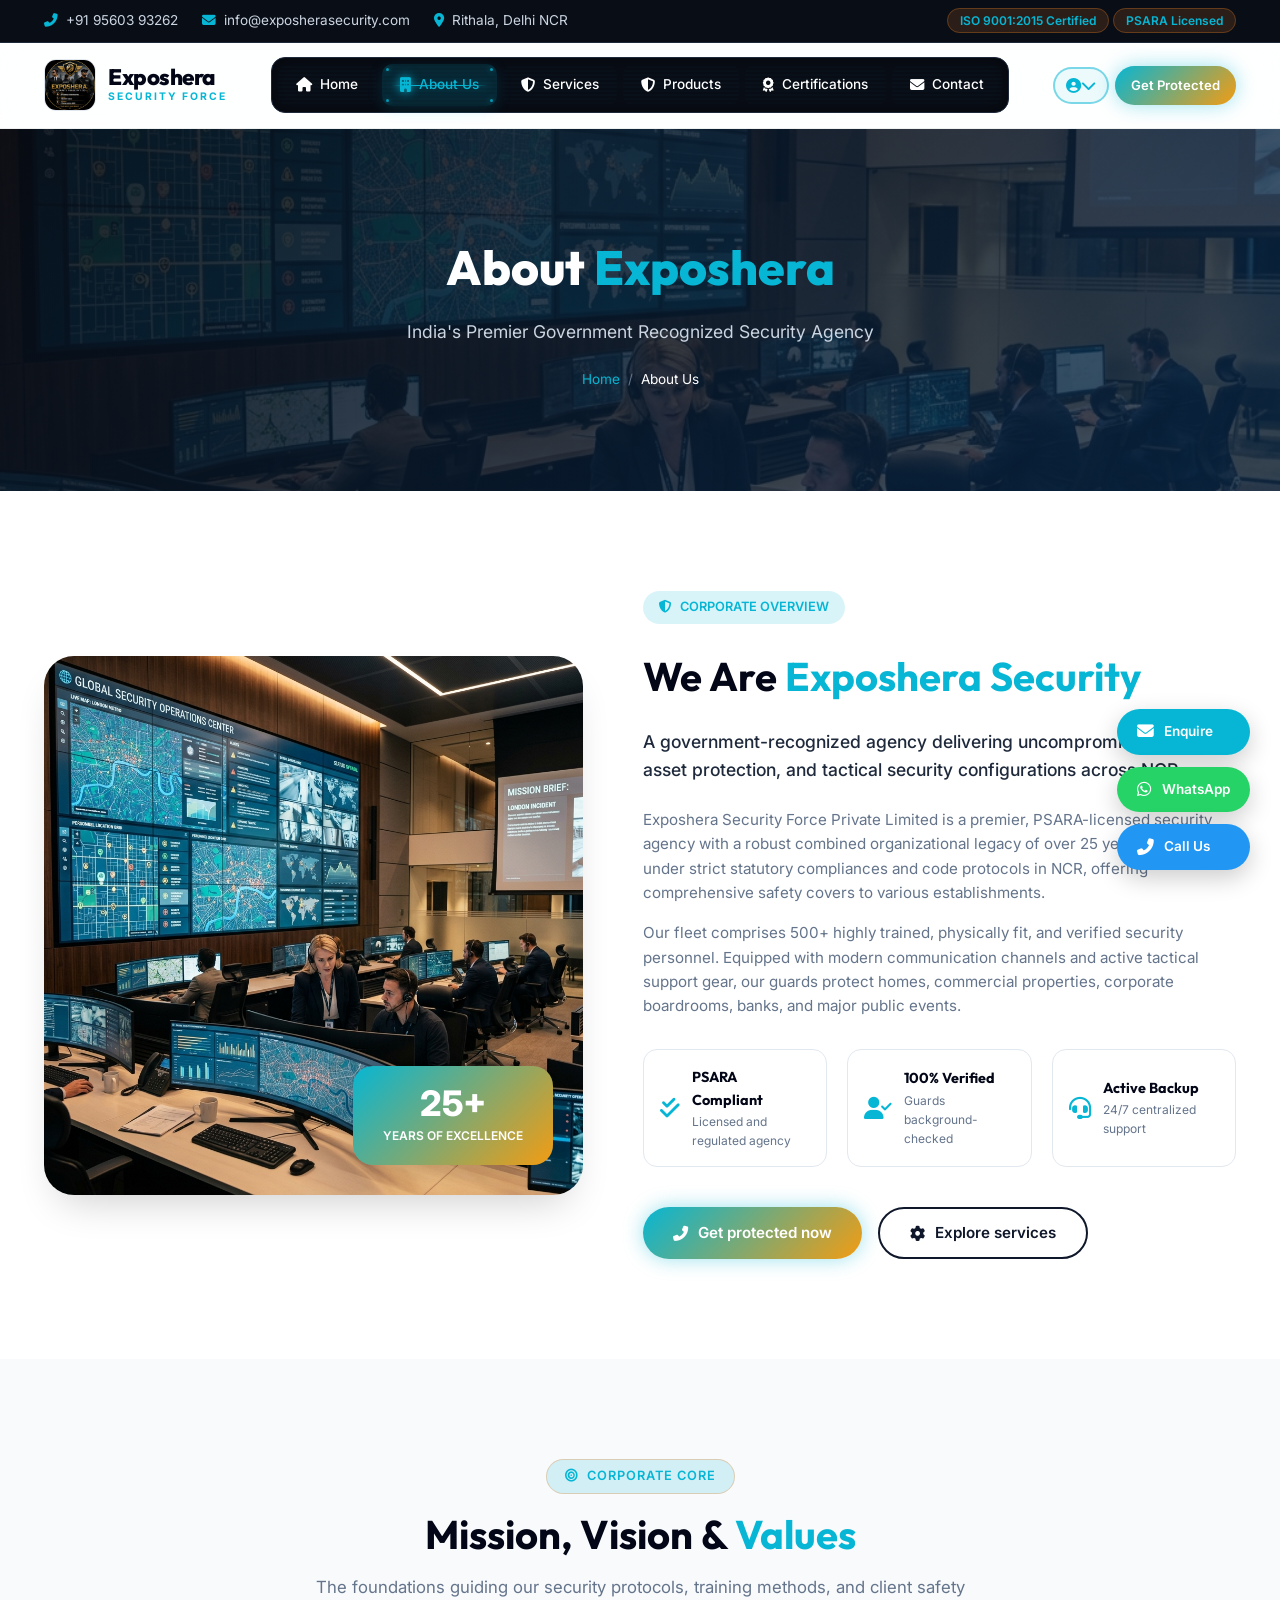
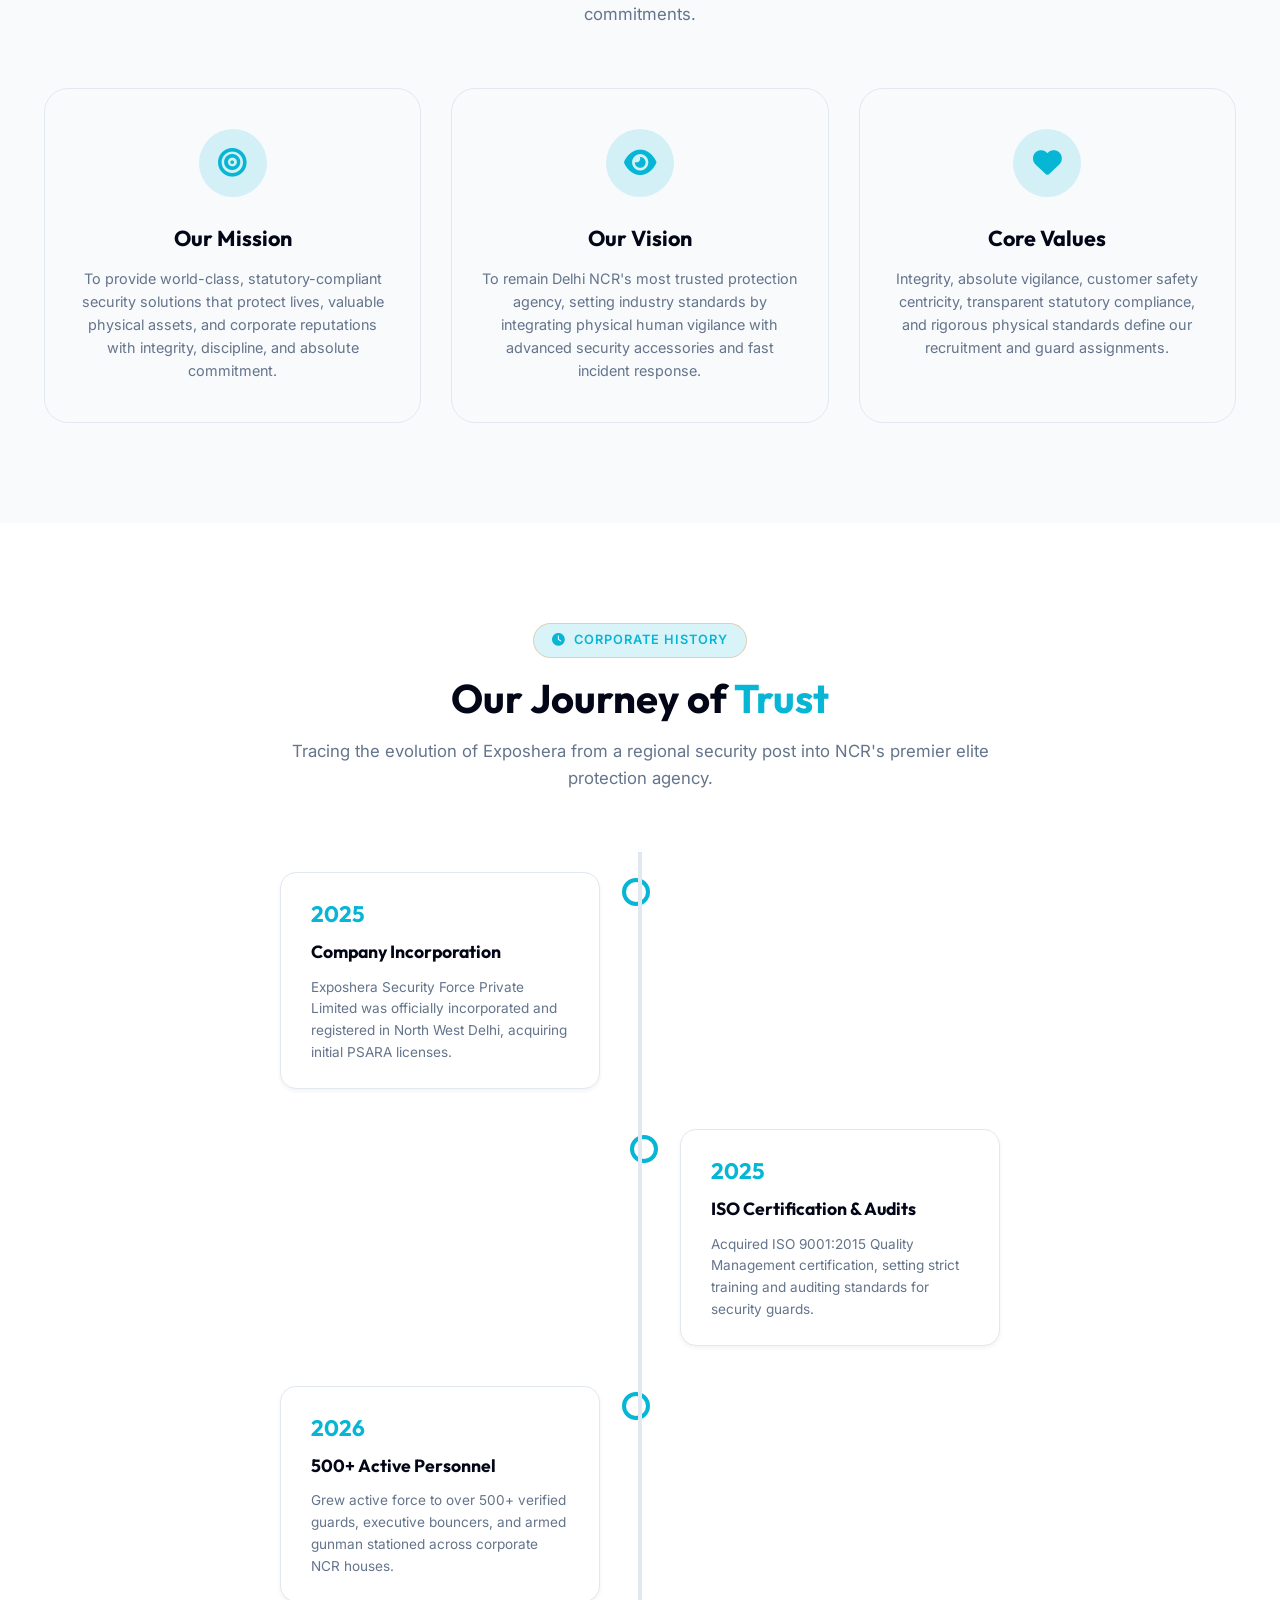
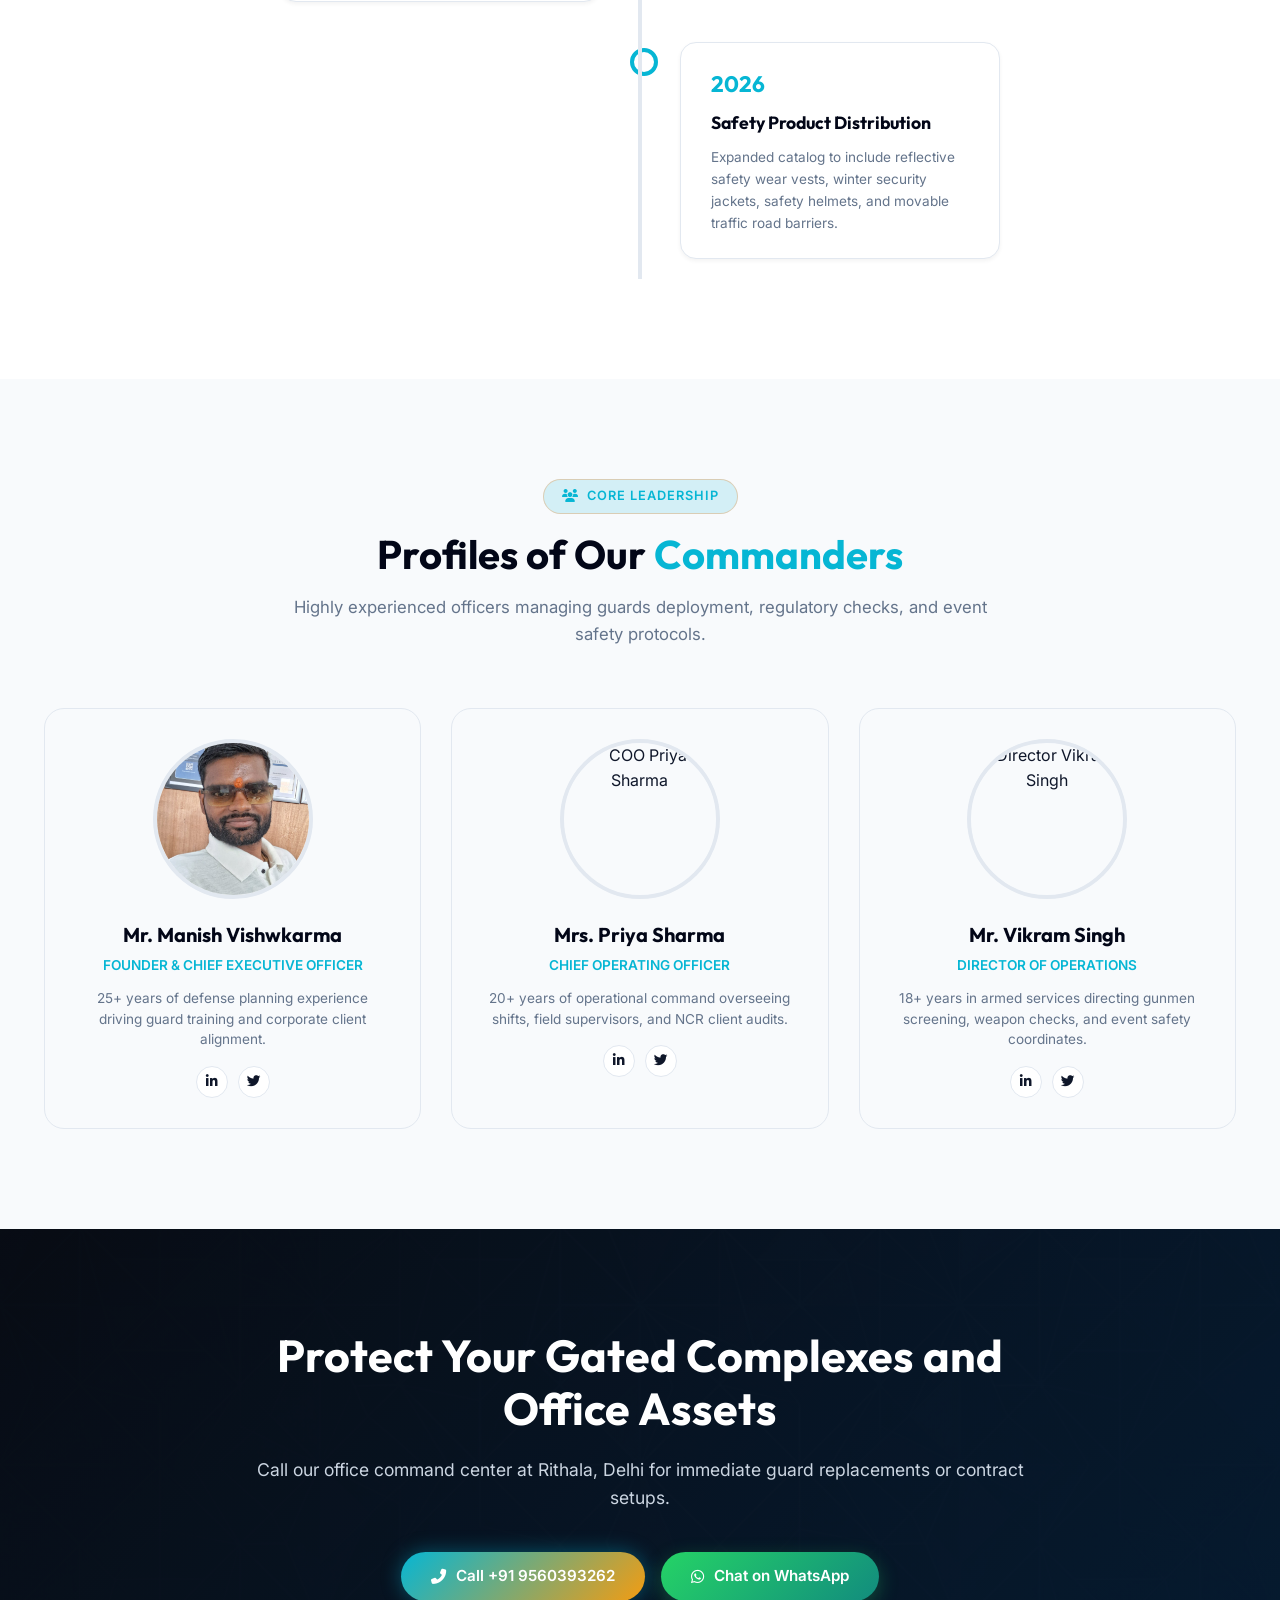
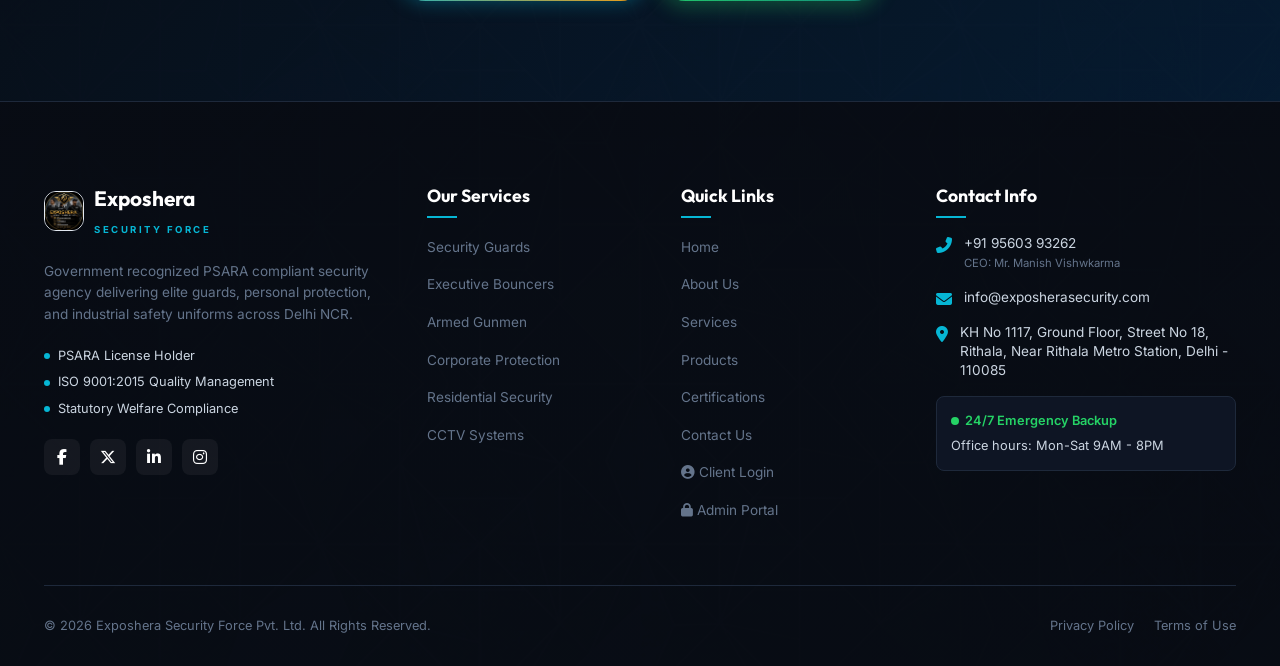
==== about.html @ ad1aff03 "feat: merge Login and Admin into single Login dropdown with Client/Admin options across all 6 pages " ====
<!DOCTYPE html>
<html lang="en">
<head>
    <meta charset="UTF-8">
    <meta name="viewport" content="width=device-width, initial-scale=1.0">
    <title>About Us | Exposhera Security Force Pvt. Ltd.</title>
    <meta name="description" content="Learn about Exposhera Security, Mr. Manish Vishwkarma's vision, and how we became one of the leading PSARA compliant security agencies in Delhi NCR.">
    <!-- FontAwesome Icons -->
    <link rel="stylesheet" href="https://cdnjs.cloudflare.com/ajax/libs/font-awesome/6.5.1/css/all.min.css">
    <!-- Custom CSS -->
    <link rel="stylesheet" href="css/style.css">
</head>
<body>
    <canvas id="particle-canvas"></canvas>

    <!-- Top Contact Bar -->
    <div class="top-bar">
        <div class="container">
            <div class="top-contact">
                <a href="tel:9560393262"><i class="fas fa-phone-alt"></i> +91 95603 93262</a>
                <a href="mailto:info@exposherasecurity.com"><i class="fas fa-envelope"></i> info@exposherasecurity.com</a>
                <a href="contact.html"><i class="fas fa-map-marker-alt"></i> Rithala, Delhi NCR</a>
            </div>
            <div class="top-badges">
                <span class="top-badge">ISO 9001:2015 Certified</span>
                <span class="top-badge">PSARA Licensed</span>
            </div>
        </div>
    </div>

    <!-- Main Navigation Header -->
    <header class="main-header" id="mainHeader">
        <div class="container">
            <a href="index.html" class="logo-link">
                <img src="images/logo.jpg" alt="Exposhera Security Logo" class="logo-img">
                <div class="logo-info">
                    <h2>Exposhera</h2>
                    <span>Security Force</span>
                </div>
            </a>

            <!-- Biometric Styled Desktop Nav -->
            <nav class="nav-biometric">
                <a href="index.html" class="bio-btn">
                    <i class="fas fa-home"></i><span>Home</span>
                    <div class="layer-scan"></div><div class="layer-pulse"></div><div class="layer-laser"></div>
                    <div class="bio-corner tl"></div><div class="bio-corner tr"></div><div class="bio-corner bl"></div><div class="bio-corner br"></div>
                </a>
                <a href="about.html" class="bio-btn active">
                    <i class="fas fa-building"></i><span>About Us</span>
                    <div class="layer-scan"></div><div class="layer-pulse"></div><div class="layer-laser"></div>
                    <div class="bio-corner tl"></div><div class="bio-corner tr"></div><div class="bio-corner bl"></div><div class="bio-corner br"></div>
                </a>
                <a href="services.html" class="bio-btn">
                    <i class="fas fa-shield-alt"></i><span>Services</span>
                    <div class="layer-scan"></div><div class="layer-pulse"></div><div class="layer-laser"></div>
                    <div class="bio-corner tl"></div><div class="bio-corner tr"></div><div class="bio-corner bl"></div><div class="bio-corner br"></div>
                </a>
                <a href="products.html" class="bio-btn">
                    <i class="fas fa-shield-alt"></i><span>Products</span>
                    <div class="layer-scan"></div><div class="layer-pulse"></div><div class="layer-laser"></div>
                    <div class="bio-corner tl"></div><div class="bio-corner tr"></div><div class="bio-corner bl"></div><div class="bio-corner br"></div>
                </a>
                <a href="certifications.html" class="bio-btn">
                    <i class="fas fa-award"></i><span>Certifications</span>
                    <div class="layer-scan"></div><div class="layer-pulse"></div><div class="layer-laser"></div>
                    <div class="bio-corner tl"></div><div class="bio-corner tr"></div><div class="bio-corner bl"></div><div class="bio-corner br"></div>
                </a>
                <a href="contact.html" class="bio-btn">
                    <i class="fas fa-envelope"></i><span>Contact</span>
                    <div class="layer-scan"></div><div class="layer-pulse"></div><div class="layer-laser"></div>
                    <div class="bio-corner tl"></div><div class="bio-corner tr"></div><div class="bio-corner bl"></div><div class="bio-corner br"></div>
                </a>
            </nav>

            <div class="header-actions">
                <a href="tel:9560393262" class="btn btn-outline"><i class="fas fa-phone"></i> Call Now</a>
                <!-- Login Dropdown -->
                <div class="nav-login-dropdown" id="navLoginDropdown">
                    <button class="btn btn-outline btn-login-nav" id="navLoginBtn" onclick="toggleLoginDropdown(event)">
                        <i class="fas fa-user-circle"></i> Login <i class="fas fa-chevron-down" style="font-size:0.7rem;margin-left:2px;"></i>
                    </button>
                    <div class="login-dropdown-menu" id="loginDropdownMenu">
                        <a href="login.html" class="login-drop-item">
                            <div class="ldi-icon" style="background:rgba(6,182,212,0.12);color:var(--accent);"><i class="fas fa-user-circle"></i></div>
                            <div><strong>Client Login</strong><span>Track your enquiries</span></div>
                        </a>
                        <a href="admin.html" class="login-drop-item">
                            <div class="ldi-icon" style="background:rgba(239,68,68,0.12);color:#f87171;"><i class="fas fa-shield-alt"></i></div>
                            <div><strong>Admin Login</strong><span>Full control panel</span></div>
                        </a>
                    </div>
                </div>
                <a href="#" class="btn btn-primary float-enquiry">Get Protected</a>
            </div>

            <!-- Hamburger Button for Mobile -->
            <button class="menu-toggle" aria-label="Toggle Navigation">
                <span></span><span></span><span></span>
            </button>
        </div>
    </header>

    <!-- Slideout Navigation Panel for Mobile -->
    <div class="side-overlay"></div>
    <div class="side-menu">
        <div class="side-header">
            <div class="side-logo">
                <img src="images/logo.jpg" alt="Logo" class="logo-img">
                <div>
                    <h3>Exposhera</h3>
                    <span>Security Force</span>
                </div>
            </div>
            <button class="side-close" aria-label="Close menu">&times;</button>
        </div>
        <div class="side-links">
            <a href="index.html"><i class="fas fa-home"></i> <span>Home</span></a>
            <a href="about.html" class="active"><i class="fas fa-building"></i> <span>About Us</span></a>
            <a href="services.html"><i class="fas fa-shield-alt"></i> <span>Services</span></a>
            <a href="products.html"><i class="fas fa-shield-alt"></i> <span>Products</span></a>
            <a href="certifications.html"><i class="fas fa-award"></i> <span>Certifications</span></a>
            <a href="contact.html"><i class="fas fa-envelope"></i> <span>Contact Us</span></a>
        </div>
        <div class="side-footer">
            <a href="#" class="btn btn-primary float-enquiry" style="width:100%"><i class="fas fa-shield-alt"></i> Get Protected Now</a>
            <div style="text-align:center; font-size:0.8rem; color:var(--text-light)">
                <a href="tel:9560393262">+91 95603 93262</a>
            </div>
        </div>
    </div>

    <!-- Page Banner Area -->
    <section class="page-banner">
        <div class="page-banner-bg" style="background-image: linear-gradient(135deg, rgba(8, 12, 20, 0.9) 0%, rgba(10, 43, 78, 0.75) 100%), url('images/about_company.png');"></div>
        <div class="page-banner-content container">
            <h1>About <span class="highlight">Exposhera</span></h1>
            <p>India's Premier Government Recognized Security Agency</p>
            <div class="breadcrumb">
                <a href="index.html">Home</a>
                <span>/</span>
                <span class="active">About Us</span>
            </div>
        </div>
    </section>

    <!-- Main About Content Section -->
    <section class="section-padding" style="background-color: var(--bg-white);">
        <div class="container">
            <div class="about-us-grid">
                <div class="about-us-image reveal-slide">
                    <div class="about-img-wrapper">
                        <img src="images/about_company.png" alt="Security Team Office">
                        <div class="about-experience-badge">
                            <span>25+</span>
                            <p>Years of Excellence</p>
                        </div>
                    </div>
                </div>
                <div class="about-us-content reveal-slide">
                    <span class="about-tag"><i class="fas fa-shield-alt"></i> Corporate Overview</span>
                    <h2>We Are <span class="highlight">Exposhera Security</span></h2>
                    <p class="about-subtitle">A government-recognized agency delivering uncompromising safety, asset protection, and tactical security configurations across NCR.</p>
                    <div class="about-description">
                        <p>Exposhera Security Force Private Limited is a premier, PSARA-licensed security agency with a robust combined organizational legacy of over 25 years. We operate under strict statutory compliances and code protocols in NCR, offering comprehensive safety covers to various establishments.</p>
                        <p>Our fleet comprises 500+ highly trained, physically fit, and verified security personnel. Equipped with modern communication channels and active tactical support gear, our guards protect homes, commercial properties, corporate boardrooms, banks, and major public events.</p>
                    </div>
                    <div class="about-highlights">
                        <div class="about-highlight-item">
                            <i class="fas fa-check-double"></i>
                            <div>
                                <h4>PSARA Compliant</h4>
                                <p>Licensed and regulated agency</p>
                            </div>
                        </div>
                        <div class="about-highlight-item">
                            <i class="fas fa-user-check"></i>
                            <div>
                                <h4>100% Verified</h4>
                                <p>Guards background-checked</p>
                            </div>
                        </div>
                        <div class="about-highlight-item">
                            <i class="fas fa-headset"></i>
                            <div>
                                <h4>Active Backup</h4>
                                <p>24/7 centralized support</p>
                            </div>
                        </div>
                    </div>
                    <div class="about-buttons">
                        <a href="contact.html" class="btn btn-primary"><i class="fas fa-phone-alt"></i> Get protected now</a>
                        <a href="services.html" class="btn btn-outline"><i class="fas fa-cog"></i> Explore services</a>
                    </div>
                </div>
            </div>
        </div>
    </section>

    <!-- Mission, Vision & Values Section -->
    <section class="section-padding mission-vision-section" style="background-color: var(--bg-light);">
        <div class="container">
            <div class="section-header">
                <span class="section-tag"><i class="fas fa-bullseye"></i> Corporate Core</span>
                <h2>Mission, Vision & <span class="highlight">Values</span></h2>
                <p>The foundations guiding our security protocols, training methods, and client safety commitments.</p>
            </div>
            
            <div class="mission-grid">
                <div class="mission-card reveal-slide">
                    <div class="mission-icon"><i class="fas fa-bullseye"></i></div>
                    <h3>Our Mission</h3>
                    <p>To provide world-class, statutory-compliant security solutions that protect lives, valuable physical assets, and corporate reputations with integrity, discipline, and absolute commitment.</p>
                </div>
                <div class="mission-card reveal-slide">
                    <div class="mission-icon"><i class="fas fa-eye"></i></div>
                    <h3>Our Vision</h3>
                    <p>To remain Delhi NCR's most trusted protection agency, setting industry standards by integrating physical human vigilance with advanced security accessories and fast incident response.</p>
                </div>
                <div class="mission-card reveal-slide">
                    <div class="mission-icon"><i class="fas fa-heart"></i></div>
                    <h3>Core Values</h3>
                    <p>Integrity, absolute vigilance, customer safety centricity, transparent statutory compliance, and rigorous physical standards define our recruitment and guard assignments.</p>
                </div>
            </div>
        </div>
    </section>

    <!-- Timeline of Growth -->
    <section class="section-padding timeline-section" style="background-color: var(--bg-white);">
        <div class="container">
            <div class="section-header">
                <span class="section-tag"><i class="fas fa-clock"></i> Corporate History</span>
                <h2>Our Journey of <span class="highlight">Trust</span></h2>
                <p>Tracing the evolution of Exposhera from a regional security post into NCR's premier elite protection agency.</p>
            </div>
            
            <div class="timeline">
                <div class="timeline-item left reveal">
                    <div class="timeline-content">
                        <h3>2025</h3>
                        <h4>Company Incorporation</h4>
                        <p>Exposhera Security Force Private Limited was officially incorporated and registered in North West Delhi, acquiring initial PSARA licenses.</p>
                    </div>
                </div>
                
                <div class="timeline-item right reveal">
                    <div class="timeline-content">
                        <h3>2025</h3>
                        <h4>ISO Certification & Audits</h4>
                        <p>Acquired ISO 9001:2015 Quality Management certification, setting strict training and auditing standards for security guards.</p>
                    </div>
                </div>
                
                <div class="timeline-item left reveal">
                    <div class="timeline-content">
                        <h3>2026</h3>
                        <h4>500+ Active Personnel</h4>
                        <p>Grew active force to over 500+ verified guards, executive bouncers, and armed gunman stationed across corporate NCR houses.</p>
                    </div>
                </div>
                
                <div class="timeline-item right reveal">
                    <div class="timeline-content">
                        <h3>2026</h3>
                        <h4>Safety Product Distribution</h4>
                        <p>Expanded catalog to include reflective safety wear vests, winter security jackets, safety helmets, and movable traffic road barriers.</p>
                    </div>
                </div>
            </div>
        </div>
    </section>

    <!-- Leadership Profiles -->
    <section class="section-padding leadership-section" style="background-color: var(--bg-light);">
        <div class="container">
            <div class="section-header">
                <span class="section-tag"><i class="fas fa-users"></i> Core Leadership</span>
                <h2>Profiles of Our <span class="highlight">Commanders</span></h2>
                <p>Highly experienced officers managing guards deployment, regulatory checks, and event safety protocols.</p>
            </div>
            
            <div class="leaders-grid">
                <!-- Leader 1 -->
                <div class="leader-card reveal-slide">
                    <div class="leader-img-wrapper">
                        <img src="images/founder.jpg" alt="CEO Mr. Manish Vishwkarma">
                    </div>
                    <h3>Mr. Manish Vishwkarma</h3>
                    <span>Founder & Chief Executive Officer</span>
                    <p>25+ years of defense planning experience driving guard training and corporate client alignment.</p>
                    <div class="leader-social">
                        <a href="#"><i class="fab fa-linkedin-in"></i></a>
                        <a href="#"><i class="fab fa-twitter"></i></a>
                    </div>
                </div>
                
                <!-- Leader 2 -->
                <div class="leader-card reveal-slide">
                    <div class="leader-img-wrapper">
                        <img src="https://images.unsplash.com/photo-1573497019940-1c28c88b4f3e?w=300" alt="COO Priya Sharma">
                    </div>
                    <h3>Mrs. Priya Sharma</h3>
                    <span>Chief Operating Officer</span>
                    <p>20+ years of operational command overseeing shifts, field supervisors, and NCR client audits.</p>
                    <div class="leader-social">
                        <a href="#"><i class="fab fa-linkedin-in"></i></a>
                        <a href="#"><i class="fab fa-twitter"></i></a>
                    </div>
                </div>
                
                <!-- Leader 3 -->
                <div class="leader-card reveal-slide">
                    <div class="leader-img-wrapper">
                        <img src="https://images.unsplash.com/photo-1507003211169-0a1dd7228f2d?w=300" alt="Director Vikram Singh">
                    </div>
                    <h3>Mr. Vikram Singh</h3>
                    <span>Director of Operations</span>
                    <p>18+ years in armed services directing gunmen screening, weapon checks, and event safety coordinates.</p>
                    <div class="leader-social">
                        <a href="#"><i class="fab fa-linkedin-in"></i></a>
                        <a href="#"><i class="fab fa-twitter"></i></a>
                    </div>
                </div>
            </div>
        </div>
    </section>

    <!-- Call To Action -->
    <section class="cta-section section-padding">
        <div class="container">
            <div class="cta-wrapper">
                <h2>Protect Your Gated Complexes and Office Assets</h2>
                <p>Call our office command center at Rithala, Delhi for immediate guard replacements or contract setups.</p>
                <div class="cta-buttons">
                    <a href="tel:9560393262" class="btn btn-primary"><i class="fas fa-phone-alt"></i> Call +91 9560393262</a>
                    <a href="https://wa.me/919560393262" target="_blank" class="btn btn-wa"><i class="fab fa-whatsapp"></i> Chat on WhatsApp</a>
                </div>
            </div>
        </div>
    </section>

    <!-- Footer -->
    <footer class="footer">
        <div class="container">
            <div class="footer-grid">
                <!-- Branding Col -->
                <div class="footer-col">
                    <div class="brand-logo" style="display:flex; align-items:center; gap:10px;">
                        <img src="images/logo.jpg" alt="Logo" class="logo-img" style="width:40px; height:40px;">
                        <div>
                            <h2 style="color:var(--text-white); font-size:1.3rem;">Exposhera</h2>
                            <span style="font-size:0.6rem; letter-spacing:2.5px; color:var(--accent); text-transform:uppercase; font-weight:700;">Security Force</span>
                        </div>
                    </div>
                    <p class="footer-desc">Government recognized PSARA compliant security agency delivering elite guards, personal protection, and industrial safety uniforms across Delhi NCR.</p>
                    <ul class="footer-certs">
                        <li>PSARA License Holder</li>
                        <li>ISO 9001:2015 Quality Management</li>
                        <li>Statutory Welfare Compliance</li>
                    </ul>
                    <div class="footer-social-row">
                        <a href="#"><i class="fab fa-facebook-f"></i></a>
                        <a href="#"><i class="fab fa-x-twitter"></i></a>
                        <a href="#"><i class="fab fa-linkedin-in"></i></a>
                        <a href="#"><i class="fab fa-instagram"></i></a>
                    </div>
                </div>
                
                <!-- Services links -->
                <div class="footer-col">
                    <h3>Our Services</h3>
                    <ul class="footer-links">
                        <li><a href="services.html">Security Guards</a></li>
                        <li><a href="services.html">Executive Bouncers</a></li>
                        <li><a href="services.html">Armed Gunmen</a></li>
                        <li><a href="services.html">Corporate Protection</a></li>
                        <li><a href="services.html">Residential Security</a></li>
                        <li><a href="services.html">CCTV Systems</a></li>
                    </ul>
                </div>
                
                <!-- Quick links -->
                <div class="footer-col">
                    <h3>Quick Links</h3>
                    <ul class="footer-links">
                        <li><a href="index.html">Home</a></li>
                        <li><a href="about.html">About Us</a></li>
                        <li><a href="services.html">Services</a></li>
                        <li><a href="products.html">Products</a></li>
                        <li><a href="certifications.html">Certifications</a></li>
                        <li><a href="contact.html">Contact Us</a></li>
                        <li><a href="login.html"><i class="fas fa-user-circle"></i> Client Login</a></li>
                        <li><a href="admin.html"><i class="fas fa-lock"></i> Admin Portal</a></li>
                    </ul>
                </div>
                
                <!-- Contact info -->
                <div class="footer-col">
                    <h3>Contact Info</h3>
                    <ul class="footer-contact-list">
                        <li>
                            <i class="fas fa-phone-alt"></i>
                            <span>
                                <a href="tel:9560393262">+91 95603 93262</a><br>
                                <small style="color:var(--text-muted)">CEO: Mr. Manish Vishwkarma</small>
                            </span>
                        </li>
                        <li>
                            <i class="fas fa-envelope"></i>
                            <a href="mailto:info@exposherasecurity.com">info@exposherasecurity.com</a>
                        </li>
                        <li>
                            <i class="fas fa-map-marker-alt"></i>
                            <span>KH No 1117, Ground Floor, Street No 18, Rithala, Near Rithala Metro Station, Delhi - 110085</span>
                        </li>
                    </ul>
                    <div class="hours-note">
                        <div class="live-indicator"><span class="pulse-dot"></span> 24/7 Emergency Backup</div>
                        Office hours: Mon-Sat 9AM - 8PM
                    </div>
                </div>
            </div>
            
            <div class="footer-bottom">
                <span>© 2026 Exposhera Security Force Pvt. Ltd. All Rights Reserved.</span>
                <div class="footer-bottom-links">
                    <a href="#">Privacy Policy</a>
                    <a href="#">Terms of Use</a>
                </div>
            </div>
        </div>
    </footer>

    <!-- Quick Floating Action Buttons -->
    <div class="quick-floating-actions">
        <a href="tel:9560393262" class="float-btn float-call"><i class="fas fa-phone-alt"></i> <span>Call Us</span></a>
        <a href="https://wa.me/919560393262" target="_blank" class="float-btn float-wa"><i class="fab fa-whatsapp"></i> <span>WhatsApp</span></a>
        <a href="#" class="float-btn float-enquiry"><i class="fas fa-envelope"></i> <span>Enquire</span></a>
    </div>

    <!-- Enquiry Form Overlay Popup -->
    <div class="form-overlay" id="formOverlay">
        <div class="form-popup">
            <button class="close-form" id="closeForm">&times;</button>
            <div id="formContent">
                <h3>Send Solution Enquiry</h3>
                <p>Fill out the form details and our security planners will respond back in 24 hours.</p>
                <form id="enquiryForm">
                    <input type="text" placeholder="Your Name" required>
                    <input type="tel" placeholder="Phone Number" required>
                    <input type="email" placeholder="Email Address">
                    <select required>
                        <option value="">Select Service / Solution Required</option>
                        <option>Elite Security Guards</option>
                        <option>Executive Bouncers</option>
                        <option>Armed Gunmen Escorts</option>
                        <option>Corporate Complex Defense</option>
                        <option>Event Crowd Control</option>
                        <option>Residential Society Protection</option>
                        <option>Other Requirements</option>
                    </select>
                    <textarea placeholder="Tell us about your security needs..." rows="3"></textarea>
                    <button type="submit" class="btn btn-primary submit-btn">Submit Solution Enquiry</button>
                </form>
            </div>
            <div class="success-msg" id="successMsg">
                <i class="fas fa-check-circle"></i>
                <h3>Enquiry Submitted!</h3>
                <p>Our security advisors will contact you shortly.</p>
            </div>
        </div>
    </div>

    <!-- Scroll to top button -->
    <button class="scroll-top-btn" id="scrollTop" aria-label="Scroll to top"><i class="fas fa-chevron-up"></i></button>

    <!-- Custom JS Scripts -->
    <script src="js/main.js"></script>
    <script src="js/particles.js"></script>
</body>
</html>
---- css/style.css ----
/* ==========================================================================
   EXPOSHERA SECURITY FORCE - STYLING ARCHITECTURE
   ========================================================================== */

/* Import Google Fonts */
@import url('https://fonts.googleapis.com/css2?family=Inter:wght@300;400;500;600;700&family=Outfit:wght@400;500;600;700;800;900&display=swap');

:root {
    /* Color Palette */
    --primary: #0f172a;          /* Sleek Slate 900 */
    --primary-dark: #020617;     /* Deep Space Slate 950 */
    --primary-light: #1e293b;    /* Slate 800 */
    --accent: #06b6d4;           /* Vibrant Cyan/Teal */
    --accent-hover: #0891b2;     /* Darker Teal */
    --accent-light: rgba(6, 182, 212, 0.15);
    
    /* Neutral Colors */
    --bg-dark: #090d16;          /* Darker Midnight */
    --bg-dark-card: #0e1524;
    --bg-light: #f8fafc;
    --bg-white: #ffffff;
    --border-dark: #1e293b;
    --border-light: #e2e8f0;
    
    /* Text Colors */
    --text-dark: #0f172a;
    --text-muted: #64748b;
    --text-light: #cbd5e1;
    --text-white: #ffffff;
    
    /* Shadows & Transitions */
    --shadow-sm: 0 2px 4px rgba(0,0,0,0.05);
    --shadow-md: 0 10px 25px -5px rgba(0,0,0,0.1), 0 8px 10px -6px rgba(0,0,0,0.1);
    --shadow-lg: 0 20px 40px -15px rgba(0,0,0,0.2);
    --shadow-glow: 0 0 20px rgba(6, 182, 212, 0.4);
    --shadow-blue-glow: 0 0 20px rgba(10, 132, 255, 0.2);
    --transition-smooth: all 0.4s cubic-bezier(0.16, 1, 0.3, 1);
    --transition-fast: all 0.2s ease;
}

/* Reset and Base Styles */
* {
    margin: 0;
    padding: 0;
    box-sizing: border-box;
}

html {
    scroll-behavior: smooth;
    font-size: 16px;
    overflow-x: hidden;
    width: 100%;
    max-width: 100%;
}

body {
    font-family: 'Inter', sans-serif;
    background-color: var(--bg-light);
    color: var(--text-dark);
    line-height: 1.6;
    overflow-x: hidden;
    width: 100%;
    max-width: 100%;
}

h1, h2, h3, h4, h5, h6 {
    font-family: 'Outfit', sans-serif;
    color: var(--primary-dark);
    font-weight: 700;
}

a {
    color: inherit;
    text-decoration: none;
    transition: var(--transition-fast);
}

img {
    max-width: 100%;
    height: auto;
    display: block;
}

/* Utility Layouts */
.container {
    width: 100%;
    max-width: 1240px;
    margin: 0 auto;
    padding: 0 24px;
}

.section-padding {
    padding: 100px 0;
}

.section-header {
    text-align: center;
    max-width: 700px;
    margin: 0 auto 60px;
}

.section-tag {
    display: inline-flex;
    align-items: center;
    gap: 8px;
    background-color: var(--accent-light);
    color: var(--accent);
    padding: 6px 18px;
    border-radius: 50px;
    font-size: 0.8rem;
    font-weight: 600;
    letter-spacing: 1px;
    text-transform: uppercase;
    margin-bottom: 16px;
    border: 1px solid rgba(230,126,34,0.3);
}

.section-header h2 {
    font-size: 2.5rem;
    line-height: 1.2;
    margin-bottom: 16px;
}

.section-header p {
    color: var(--text-muted);
    font-size: 1.05rem;
}

.highlight {
    color: var(--accent);
    position: relative;
}

/* Common UI Elements / Buttons */
.btn {
    display: inline-flex;
    align-items: center;
    justify-content: center;
    gap: 10px;
    padding: 12px 30px;
    border-radius: 50px;
    font-weight: 600;
    font-size: 0.95rem;
    cursor: pointer;
    transition: transform 0.3s cubic-bezier(0.34, 1.56, 0.64, 1), box-shadow 0.3s ease, background 0.3s ease, color 0.3s ease, border-color 0.3s ease, font-size 0.3s cubic-bezier(0.34, 1.56, 0.64, 1);
    border: none;
    outline: none;
    position: relative;
    overflow: hidden;
}

.btn:hover {
    transform: translateY(-3.5px) scale(1.04);
}

.btn:active {
    transform: translateY(-1px) scale(0.96);
    transition: transform 0.1s ease;
}

.btn:focus-visible {
    outline: none;
    box-shadow: 0 0 0 2px var(--bg-light), 0 0 0 4px var(--accent);
    animation: focus-ring-pulse 1.5s infinite alternate;
}

.btn-primary {
    background: linear-gradient(135deg, var(--accent), #f39c12);
    color: var(--text-white);
    box-shadow: var(--shadow-glow);
}

.btn-primary:hover {
    box-shadow: 0 10px 22px rgba(6, 182, 212, 0.55);
}

.btn-outline {
    background: transparent;
    border: 2px solid var(--primary);
    color: var(--primary);
}

.btn-outline:hover {
    background-color: var(--primary);
    color: var(--text-white);
    box-shadow: 0 10px 22px rgba(15, 23, 42, 0.25);
}

.btn-outline-white {
    background: transparent;
    border: 2px solid rgba(255,255,255,0.6);
    color: var(--text-white);
}

.btn-outline-white:hover {
    background-color: var(--text-white);
    color: var(--primary-dark);
    border-color: var(--text-white);
    box-shadow: 0 10px 22px rgba(255, 255, 255, 0.25);
}

.btn-wa {
    background: linear-gradient(135deg, #25d366, #128c7e);
    color: var(--text-white);
    box-shadow: 0 6px 20px rgba(37, 211, 102, 0.3);
}

.btn-wa:hover {
    box-shadow: 0 10px 22px rgba(37, 211, 102, 0.55);
}

/* Disabled State */
.btn:disabled, .btn.disabled {
    opacity: 0.6 !important;
    cursor: not-allowed !important;
    pointer-events: none !important;
    transform: none !important;
    box-shadow: none !important;
}

/* Loading & Success States */
.btn.btn-loading {
    pointer-events: none;
    opacity: 0.85;
    font-size: 0 !important;
}

.btn.btn-loading i {
    font-size: 1.25rem !important;
    margin: 0 !important;
    animation: fa-spin 1s linear infinite;
}

.btn.btn-success {
    background: linear-gradient(135deg, #2ecc71, #27ae60) !important;
    color: white !important;
    border-color: #2ecc71 !important;
    box-shadow: 0 6px 20px rgba(46, 204, 113, 0.45) !important;
    transform: none !important;
    font-size: 0 !important;
    pointer-events: none;
}

.btn.btn-success i {
    font-size: 1.25rem !important;
    margin: 0 !important;
    animation: success-pop 0.45s cubic-bezier(0.34, 1.56, 0.64, 1) forwards;
}

@keyframes success-pop {
    0% {
        transform: scale(0) rotate(-45deg);
        opacity: 0;
    }
    70% {
        transform: scale(1.25) rotate(10deg);
        opacity: 0.9;
    }
    100% {
        transform: scale(1) rotate(0);
        opacity: 1;
    }
}

@keyframes focus-ring-pulse {
    0% {
        box-shadow: 0 0 0 2px var(--bg-light), 0 0 0 4px var(--accent);
    }
    100% {
        box-shadow: 0 0 0 2px var(--bg-light), 0 0 0 6px rgba(6, 182, 212, 0.6);
    }
}

/* Click Ripple Container Style */
.btn-ripple {
    position: absolute;
    border-radius: 50%;
    transform: scale(0);
    animation: button-ripple-effect 0.6s cubic-bezier(0.25, 0.8, 0.25, 1);
    background-color: rgba(255, 255, 255, 0.35);
    pointer-events: none;
}

.btn-outline .btn-ripple {
    background-color: var(--accent-light);
}

@keyframes button-ripple-effect {
    to {
        transform: scale(4);
        opacity: 0;
    }
}

/* Glassmorphism Card Style */
.glass-card {
    background: rgba(255, 255, 255, 0.7);
    backdrop-filter: blur(12px);
    -webkit-backdrop-filter: blur(12px);
    border: 1px solid rgba(255, 255, 255, 0.4);
    border-radius: 20px;
    box-shadow: var(--shadow-md);
    transition: var(--transition-smooth);
}

/* Top bar details */
.top-bar {
    background-color: var(--bg-dark);
    color: var(--text-light);
    font-size: 0.85rem;
    padding: 10px 0;
    border-bottom: 1px solid var(--border-dark);
}

.top-bar .container {
    display: flex;
    justify-content: space-between;
    align-items: center;
    flex-wrap: wrap;
    gap: 10px;
}

.top-contact {
    display: flex;
    gap: 24px;
    flex-wrap: wrap;
}

.top-contact a {
    display: flex;
    align-items: center;
    gap: 8px;
    color: var(--text-light);
}

.top-contact a:hover {
    color: var(--accent);
}

.top-contact i {
    color: var(--accent);
}

.top-badge {
    background-color: rgba(230,126,34,0.15);
    color: var(--accent);
    padding: 4px 12px;
    border-radius: 50px;
    font-weight: 600;
    font-size: 0.75rem;
    border: 1px solid rgba(230,126,34,0.3);
}

/* Header & Nav Styling */
.main-header {
    background: rgba(255, 255, 255, 0.85);
    backdrop-filter: blur(16px);
    -webkit-backdrop-filter: blur(16px);
    position: sticky;
    top: 0;
    z-index: 1000;
    border-bottom: 1px solid rgba(0,0,0,0.06);
    transition: var(--transition-smooth);
}

.main-header.scrolled {
    background: var(--bg-white);
    box-shadow: 0 10px 30px rgba(0,0,0,0.08);
}

.main-header .container {
    display: flex;
    justify-content: space-between;
    align-items: center;
    height: 85px;
    overflow: visible;
}

.logo-link {
    display: flex;
    align-items: center;
    gap: 12px;
    position: relative;
    z-index: 10;
    flex-shrink: 0;
    text-decoration: none;
}

.logo-img {
    width: 52px;
    height: 52px;
    border-radius: 12px;
    object-fit: cover;
    background-color: var(--bg-light);
    border: 1px solid var(--border-light);
    position: relative;
    z-index: 10;
    flex-shrink: 0;
}

.logo-info h2 {
    font-size: 1.4rem;
    font-weight: 800;
    letter-spacing: -0.5px;
    line-height: 1.1;
    color: var(--primary-dark);
}

.logo-info span {
    font-size: 0.65rem;
    text-transform: uppercase;
    letter-spacing: 2px;
    color: var(--accent);
    font-weight: 700;
    display: block;
}

.logo-info {
    position: relative;
    z-index: 10;
}

/* Biometric Navigation Buttons */
.nav-biometric {
    display: flex;
    align-items: center;
    gap: 6px;
    background-color: var(--bg-dark);
    padding: 6px;
    border-radius: 14px;
    border: 1px solid var(--border-dark);
    box-shadow: inset 0 0 20px rgba(0, 0, 0, 0.5);
}

.bio-btn {
    position: relative;
    padding: 10px 18px;
    border-radius: 10px;
    display: flex;
    align-items: center;
    gap: 8px;
    overflow: hidden;
    color: var(--text-white);
    font-size: 0.85rem;
    font-weight: 500;
    transition: var(--transition-smooth);
}

.bio-btn i {
    font-size: 0.9rem;
    position: relative;
    z-index: 5;
    transition: var(--transition-fast);
}

.bio-btn span {
    position: relative;
    z-index: 5;
    transition: var(--transition-fast);
}

/* Scanning Layers */
.bio-btn .layer-scan {
    position: absolute;
    inset: 0;
    background: repeating-linear-gradient(0deg, transparent, transparent 2px, rgba(6, 182, 212, 0.05) 2px, rgba(6, 182, 212, 0.05) 4px);
    opacity: 0.4;
    z-index: 1;
}

.bio-btn .layer-laser {
    position: absolute;
    left: 8%;
    right: 8%;
    height: 1.5px;
    background: linear-gradient(90deg, transparent, var(--accent), var(--accent-hover), var(--accent), transparent);
    z-index: 2;
    opacity: 0;
    box-shadow: 0 0 8px rgba(6, 182, 212, 0.8);
}

.bio-btn:hover .layer-laser, .bio-btn.active .layer-laser {
    opacity: 1;
    animation: scanLine 2s ease-in-out infinite;
}

@keyframes scanLine {
    0% { top: 10%; opacity: 0; }
    15% { opacity: 1; }
    50% { top: 85%; opacity: 1; }
    85% { opacity: 1; }
    100% { top: 10%; opacity: 0; }
}

/* Pulsing rings on hover/active */
.bio-btn .layer-pulse {
    position: absolute;
    top: 50%;
    left: 50%;
    transform: translate(-50%, -50%);
    width: 6px;
    height: 6px;
    border-radius: 50%;
    border: 1px solid rgba(6, 182, 212, 0.4);
    opacity: 0;
    z-index: 1;
}

.bio-btn:hover .layer-pulse, .bio-btn.active .layer-pulse {
    opacity: 1;
    animation: pulseRing 2s cubic-bezier(0.215, 0.610, 0.355, 1) infinite;
}

@keyframes pulseRing {
    0% { width: 10px; height: 10px; opacity: 0.8; }
    100% { width: 120px; height: 120px; opacity: 0; }
}

/* Corner indicators */
.bio-corner {
    position: absolute;
    width: 3px;
    height: 3px;
    background: var(--accent);
    border-radius: 50%;
    z-index: 3;
    opacity: 0;
    box-shadow: 0 0 6px var(--accent);
    transition: opacity var(--transition-fast);
}

.bio-corner.tl { top: 4px; left: 4px; }
.bio-corner.tr { top: 4px; right: 4px; }
.bio-corner.bl { bottom: 4px; left: 4px; }
.bio-corner.br { bottom: 4px; right: 4px; }

.bio-btn:hover .bio-corner, .bio-btn.active .bio-corner {
    opacity: 0.8;
}

.bio-btn:hover {
    background-color: rgba(255, 255, 255, 0.08);
    transform: translateY(-2px) scale(1.04);
    box-shadow: 0 4px 15px rgba(6, 182, 212, 0.25);
}

.bio-btn:active {
    transform: translateY(0px) scale(0.96);
    transition: transform 0.1s ease;
}

.bio-btn:focus-visible {
    outline: none;
    box-shadow: 0 0 0 2px var(--bg-dark), 0 0 0 4px var(--accent);
    animation: focus-ring-pulse 1.5s infinite alternate;
}

.bio-btn.active {
    background-color: var(--accent-light);
    color: var(--accent);
    box-shadow: 0 4px 15px rgba(6, 182, 212, 0.15);
}

.bio-btn.active i {
    text-shadow: 0 0 10px var(--accent);
}

.header-actions {
    display: flex;
    align-items: center;
    gap: 8px;
    flex-shrink: 0;
}

.header-actions .btn {
    padding: 9px 16px;
    font-size: 0.82rem;
    white-space: nowrap;
}

/* ── Login Dropdown Trigger Button ── */
.btn-login-nav {
    border-color: rgba(6, 182, 212, 0.5) !important;
    color: var(--accent) !important;
    background: rgba(6, 182, 212, 0.07);
    display: flex;
    align-items: center;
    gap: 6px;
    cursor: pointer;
    font-family: 'Outfit', sans-serif;
    font-weight: 600;
    transition: all 0.22s ease;
}
.btn-login-nav:hover,
.btn-login-nav.open {
    background: rgba(6, 182, 212, 0.16) !important;
    border-color: var(--accent) !important;
    box-shadow: 0 4px 14px rgba(6, 182, 212, 0.25);
}
.btn-login-nav .fa-chevron-down {
    transition: transform 0.22s ease;
}
.btn-login-nav.open .fa-chevron-down {
    transform: rotate(180deg);
}

/* ── Dropdown Wrapper ── */
.nav-login-dropdown {
    position: relative;
}

/* ── Dropdown Menu Panel ── */
.login-dropdown-menu {
    display: none;
    position: absolute;
    top: calc(100% + 10px);
    right: 0;
    width: 240px;
    background: rgba(10, 16, 28, 0.97);
    backdrop-filter: blur(20px);
    -webkit-backdrop-filter: blur(20px);
    border: 1px solid rgba(6, 182, 212, 0.18);
    border-radius: 16px;
    padding: 8px;
    box-shadow: 0 16px 40px rgba(0,0,0,0.5), 0 0 0 1px rgba(255,255,255,0.04);
    z-index: 9999;
    animation: dropFadeIn 0.2s ease-out;
}
.login-dropdown-menu.open {
    display: block;
}
@keyframes dropFadeIn {
    from { opacity: 0; transform: translateY(-8px); }
    to   { opacity: 1; transform: translateY(0); }
}

/* Glowing top edge */
.login-dropdown-menu::before {
    content: '';
    position: absolute;
    top: 0; left: 16px; right: 16px;
    height: 1px;
    background: linear-gradient(90deg, transparent, var(--accent), transparent);
}

/* ── Dropdown Items ── */
.login-drop-item {
    display: flex;
    align-items: center;
    gap: 14px;
    padding: 12px 14px;
    border-radius: 10px;
    text-decoration: none;
    color: var(--text-light);
    transition: all 0.18s ease;
    cursor: pointer;
}
.login-drop-item:hover {
    background: rgba(255, 255, 255, 0.06);
    color: var(--text-white);
}
.ldi-icon {
    width: 38px;
    height: 38px;
    border-radius: 10px;
    display: flex;
    align-items: center;
    justify-content: center;
    font-size: 1rem;
    flex-shrink: 0;
}
.login-drop-item div:last-child strong {
    display: block;
    font-size: 0.86rem;
    font-weight: 700;
    color: var(--text-white);
    font-family: 'Outfit', sans-serif;
}
.login-drop-item div:last-child span {
    display: block;
    font-size: 0.73rem;
    color: var(--text-muted);
    margin-top: 1px;
}

/* Divider between items */
.login-drop-item + .login-drop-item {
    border-top: 1px solid rgba(255,255,255,0.05);
    margin-top: 2px;
    padding-top: 14px;
}

/* Mobile Toggle */
.menu-toggle {
    display: none;
    background-color: var(--bg-dark);
    border: 1px solid var(--border-dark);
    cursor: pointer;
    padding: 12px;
    border-radius: 10px;
    position: relative;
    width: 44px;
    height: 44px;
    flex-direction: column;
    justify-content: center;
    gap: 5px;
    overflow: hidden;
    transition: transform 0.3s cubic-bezier(0.34, 1.56, 0.64, 1), background-color 0.3s ease, border-color 0.3s ease, box-shadow 0.3s ease;
}

.menu-toggle:hover {
    transform: translateY(-2px) scale(1.05);
    border-color: var(--accent);
    box-shadow: 0 4px 12px rgba(6, 182, 212, 0.3);
}

.menu-toggle:active {
    transform: translateY(0px) scale(0.96);
    transition: transform 0.1s ease;
}

.menu-toggle:focus-visible {
    outline: none;
    box-shadow: 0 0 0 2px var(--bg-dark), 0 0 0 4px var(--accent);
    animation: focus-ring-pulse 1.5s infinite alternate;
}

.menu-toggle span {
    display: block;
    width: 20px;
    height: 2px;
    background-color: var(--text-white);
    border-radius: 2px;
    transition: var(--transition-smooth);
    position: relative;
    z-index: 5;
}

.menu-toggle.open span:nth-child(1) {
    transform: translateY(7px) rotate(45deg);
}

.menu-toggle.open span:nth-child(2) {
    opacity: 0;
    transform: translateX(-10px);
}

.menu-toggle.open span:nth-child(3) {
    transform: translateY(-7px) rotate(-45deg);
}

/* Mobile Overlay Menu */
.side-overlay {
    position: fixed;
    inset: 0;
    background: rgba(0,0,0,0.6);
    z-index: 1001;
    opacity: 0;
    visibility: hidden;
    transition: var(--transition-smooth);
    backdrop-filter: blur(4px);
}

.side-overlay.show {
    opacity: 1;
    visibility: visible;
}

.side-menu {
    position: fixed;
    top: 0;
    right: -100%;
    width: 80%;
    max-width: 360px;
    height: 100vh;
    background-color: var(--bg-dark);
    z-index: 1002;
    transition: right 0.4s cubic-bezier(0.16, 1, 0.3, 1);
    display: flex;
    flex-direction: column;
    border-left: 1px solid var(--border-dark);
    padding: 24px;
}

.side-menu.show {
    right: 0;
}

.side-header {
    display: flex;
    justify-content: space-between;
    align-items: center;
    margin-bottom: 40px;
}

.side-logo {
    display: flex;
    align-items: center;
    gap: 10px;
}

.side-logo h3 {
    color: var(--text-white);
    font-size: 1.25rem;
}

.side-logo span {
    color: var(--accent);
    font-size: 0.65rem;
    text-transform: uppercase;
    letter-spacing: 2px;
    display: block;
}

.side-close {
    background: none;
    border: none;
    color: var(--text-white);
    font-size: 1.8rem;
    cursor: pointer;
    transition: transform 0.3s cubic-bezier(0.34, 1.56, 0.64, 1), color 0.3s ease;
}

.side-close:hover {
    color: var(--accent);
    transform: scale(1.15) rotate(90deg);
}

.side-close:active {
    transform: scale(0.96) rotate(90deg);
}

.side-close:focus-visible {
    outline: none;
    box-shadow: 0 0 0 2px var(--bg-dark), 0 0 0 4px var(--accent);
    animation: focus-ring-pulse 1.5s infinite alternate;
}

.side-links {
    display: flex;
    flex-direction: column;
    gap: 10px;
    margin-bottom: auto;
}

.side-links a {
    display: flex;
    align-items: center;
    gap: 16px;
    padding: 14px 18px;
    border-radius: 12px;
    color: var(--text-light);
    font-weight: 500;
}

.side-links a i {
    width: 20px;
    text-align: center;
    color: var(--text-muted);
}

.side-links a:hover, .side-links a.active {
    background-color: rgba(255,255,255,0.04);
    color: var(--accent);
}

.side-links a.active i {
    color: var(--accent);
}

.side-footer {
    border-top: 1px solid var(--border-dark);
    padding-top: 24px;
    display: flex;
    flex-direction: column;
    gap: 14px;
}

/* Hero Section & Slider */
.hero-slider {
    position: relative;
    height: 85vh;
    min-height: 550px;
    max-height: 800px;
    background-color: var(--bg-dark);
    overflow: hidden;
}

.slide {
    position: absolute;
    inset: 0;
    opacity: 0;
    transition: opacity 1s ease-in-out;
    display: flex;
    align-items: center;
}

.slide.active {
    opacity: 1;
    z-index: 10;
}

.slide-bg {
    position: absolute;
    inset: 0;
    background-size: cover;
    background-position: center;
    transform: scale(1);
    transition: transform 12s ease-out;
}

.slide.active .slide-bg {
    transform: scale(1.06);
}

.slide-overlay-gradient {
    position: absolute;
    inset: 0;
    background: linear-gradient(135deg, rgba(8, 12, 20, 0.95) 0%, rgba(8, 12, 20, 0.6) 50%, rgba(8, 12, 20, 0.3) 100%);
    z-index: 1;
}

.slide-content {
    position: relative;
    z-index: 5;
    max-width: 750px;
    color: var(--text-white);
    padding-left: 20px;
}

.slide-content h1 {
    font-size: 3.5rem;
    font-weight: 900;
    line-height: 1.15;
    color: var(--text-white);
    margin-bottom: 20px;
    letter-spacing: -1px;
}

.slide-content p {
    font-size: 1.2rem;
    color: var(--text-light);
    margin-bottom: 35px;
    max-width: 600px;
}

.slide-badge {
    display: inline-flex;
    align-items: center;
    gap: 8px;
    background-color: rgba(255, 255, 255, 0.1);
    backdrop-filter: blur(6px);
    padding: 6px 16px;
    border-radius: 50px;
    font-size: 0.8rem;
    margin-bottom: 24px;
    border: 1px solid rgba(255, 255, 255, 0.15);
}

.slide-badge i {
    color: var(--accent);
}

.hero-buttons {
    display: flex;
    gap: 16px;
    flex-wrap: wrap;
}

.slider-dots {
    position: absolute;
    bottom: 30px;
    left: 50%;
    transform: translateX(-50%);
    display: flex;
    gap: 12px;
    z-index: 20;
}

.dot {
    width: 10px;
    height: 10px;
    background-color: rgba(255, 255, 255, 0.3);
    border-radius: 50%;
    cursor: pointer;
    transition: var(--transition-smooth);
}

.dot.active {
    background-color: var(--accent);
    width: 32px;
    border-radius: 10px;
}

/* Highlights band info */
.highlights-bar {
    background-color: var(--bg-white);
    padding: 24px 0;
    box-shadow: var(--shadow-sm);
    border-bottom: 1px solid var(--border-light);
}

.highlights-wrapper {
    display: flex;
    justify-content: space-around;
    align-items: center;
    flex-wrap: wrap;
    gap: 20px;
}

.highlight-item-bar {
    display: flex;
    align-items: center;
    gap: 12px;
}

.highlight-item-bar i {
    font-size: 1.5rem;
    color: var(--accent);
}

.highlight-item-bar span {
    font-weight: 700;
    color: var(--primary-dark);
    font-size: 0.95rem;
}

/* Statistics Counter Section */
.counter-section {
    background-color: var(--bg-dark);
    color: var(--text-white);
    position: relative;
    overflow: hidden;
}

.counter-grid {
    display: grid;
    grid-template-columns: repeat(4, 1fr);
    gap: 30px;
}

.counter-card {
    background-color: var(--bg-dark-card);
    border: 1px solid var(--border-dark);
    border-radius: 20px;
    padding: 40px 30px;
    text-align: center;
    transition: var(--transition-smooth);
    box-shadow: var(--shadow-lg);
    position: relative;
    overflow: hidden;
}

.counter-card::after {
    content: '';
    position: absolute;
    top: 0;
    left: 0;
    width: 100%;
    height: 100%;
    background: radial-gradient(circle at top right, rgba(230,126,34,0.06) 0%, transparent 60%);
    pointer-events: none;
}

.counter-card:hover {
    transform: translateY(-8px);
    border-color: rgba(230,126,34,0.4);
    box-shadow: var(--shadow-glow);
}

.counter-icon {
    width: 60px;
    height: 60px;
    background-color: var(--accent-light);
    border-radius: 50%;
    display: flex;
    align-items: center;
    justify-content: center;
    margin: 0 auto 20px;
}

.counter-icon i {
    font-size: 1.6rem;
    color: var(--accent);
}

.counter-number-wrapper {
    font-size: 2.75rem;
    font-weight: 800;
    font-family: 'Outfit', sans-serif;
    color: var(--text-white);
    line-height: 1;
    margin-bottom: 8px;
}

.counter-card h3 {
    color: var(--text-light);
    font-size: 1.05rem;
    font-weight: 600;
    margin-bottom: 6px;
}

.counter-card p {
    color: var(--text-muted);
    font-size: 0.85rem;
}

/* Services Grid & Cards */
.services-grid {
    display: grid;
    grid-template-columns: repeat(3, 1fr);
    gap: 30px;
}

.service-card {
    background-color: var(--bg-white);
    border-radius: 24px;
    border: 1px solid var(--border-light);
    overflow: hidden;
    box-shadow: var(--shadow-sm);
    transition: var(--transition-smooth);
}

.service-card:hover {
    transform: translateY(-8px);
    box-shadow: var(--shadow-lg);
    border-color: rgba(230,126,34,0.25);
}

.service-img-wrapper {
    width: 100%;
    height: 220px;
    position: relative;
    overflow: hidden;
}

.service-img-wrapper img {
    width: 100%;
    height: 100%;
    object-fit: cover;
    transition: var(--transition-smooth);
}

.service-card:hover .service-img-wrapper img {
    transform: scale(1.08);
}

.service-img-overlay {
    position: absolute;
    inset: 0;
    background: linear-gradient(to top, rgba(10, 43, 78, 0.4), transparent);
}

.service-body {
    padding: 30px;
}

.service-body h3 {
    font-size: 1.3rem;
    margin-bottom: 12px;
}

.service-body p {
    color: var(--text-muted);
    font-size: 0.9rem;
    margin-bottom: 20px;
    min-height: 50px;
}

.service-features {
    list-style: none;
    margin-bottom: 24px;
}

.service-features li {
    display: flex;
    align-items: center;
    gap: 10px;
    font-size: 0.85rem;
    color: var(--text-dark);
    margin-bottom: 8px;
}

.service-features li i {
    color: var(--accent);
}

.service-footer {
    display: flex;
    gap: 12px;
    padding-top: 20px;
    border-top: 1px solid var(--border-light);
}

.service-footer a {
    flex: 1;
    padding: 10px 14px;
    font-size: 0.8rem;
}

/* Products Grid & Cards */
.products-grid {
    display: grid;
    grid-template-columns: repeat(4, 1fr);
    gap: 30px;
}

.product-card {
    background-color: var(--bg-white);
    border-radius: 20px;
    border: 1px solid var(--border-light);
    overflow: hidden;
    box-shadow: var(--shadow-sm);
    transition: var(--transition-smooth);
    display: flex;
    flex-direction: column;
}

.product-card:hover {
    transform: translateY(-8px);
    box-shadow: var(--shadow-lg);
    border-color: rgba(230,126,34,0.3);
}

.product-img-wrapper {
    width: 100%;
    height: 240px;
    background-color: #f1f5f9;
    position: relative;
    overflow: hidden;
    display: flex;
    align-items: center;
    justify-content: center;
    padding: 12px;
}

.product-img-wrapper img {
    max-height: 100%;
    max-width: 100%;
    object-fit: contain;
    transition: var(--transition-smooth);
}

.product-card:hover .product-img-wrapper img {
    transform: scale(1.06);
}

.product-badge {
    position: absolute;
    top: 16px;
    left: 16px;
    background-color: var(--primary);
    color: var(--text-white);
    padding: 4px 10px;
    border-radius: 4px;
    font-size: 0.7rem;
    font-weight: 600;
    text-transform: uppercase;
}

.product-body {
    padding: 24px;
    display: flex;
    flex-direction: column;
    flex-grow: 1;
}

.product-body h3 {
    font-size: 1.15rem;
    margin-bottom: 8px;
}

.product-desc {
    color: var(--text-muted);
    font-size: 0.85rem;
    margin-bottom: 16px;
    line-height: 1.5;
    flex-grow: 1;
}

.product-spec {
    display: flex;
    justify-content: space-between;
    font-size: 0.75rem;
    color: var(--text-dark);
    background-color: var(--bg-light);
    padding: 6px 12px;
    border-radius: 6px;
    margin-bottom: 20px;
}

.product-spec span:first-child {
    font-weight: 600;
}

.product-footer {
    display: flex;
}

.product-footer .btn {
    width: 100%;
    padding: 10px 16px;
    font-size: 0.85rem;
}

/* About Section Home CEO Profile Card */
.ceo-card-wrapper {
    background-color: var(--bg-white);
    border-radius: 30px;
    border: 1px solid var(--border-light);
    box-shadow: var(--shadow-lg);
    display: grid;
    grid-template-columns: 360px 1fr;
    overflow: hidden;
}

.ceo-image {
    background: linear-gradient(135deg, var(--primary), var(--primary-dark));
    display: flex;
    align-items: center;
    justify-content: center;
    padding: 40px;
    position: relative;
}

.ceo-image img {
    width: 230px;
    height: 230px;
    border-radius: 50%;
    object-fit: cover;
    border: 6px solid rgba(255, 255, 255, 0.15);
    box-shadow: var(--shadow-lg);
    transition: var(--transition-smooth);
}

.ceo-card-wrapper:hover .ceo-image img {
    border-color: var(--accent);
    transform: scale(1.03);
}

.ceo-badge {
    position: absolute;
    bottom: 20px;
    background-color: var(--accent);
    color: var(--text-white);
    padding: 6px 20px;
    border-radius: 50px;
    font-weight: 600;
    font-size: 0.75rem;
    text-transform: uppercase;
    letter-spacing: 1px;
}

.ceo-content {
    padding: 50px;
    display: flex;
    flex-direction: column;
    justify-content: center;
}

.ceo-tag {
    color: var(--accent);
    text-transform: uppercase;
    letter-spacing: 2px;
    font-size: 0.75rem;
    font-weight: 700;
    margin-bottom: 8px;
    display: flex;
    align-items: center;
    gap: 8px;
}

.ceo-content h2 {
    font-size: 2.2rem;
    margin-bottom: 6px;
}

.ceo-title {
    color: var(--text-muted);
    font-size: 1rem;
    margin-bottom: 24px;
}

.ceo-quote {
    background-color: var(--bg-light);
    border-radius: 16px;
    padding: 24px 30px;
    position: relative;
    margin-bottom: 24px;
}

.ceo-quote i {
    font-size: 1.8rem;
    color: var(--accent);
    opacity: 0.3;
    display: block;
    margin-bottom: 10px;
}

.ceo-quote p {
    font-style: italic;
    font-size: 0.95rem;
    color: var(--text-dark);
    line-height: 1.6;
}

.ceo-stats {
    display: flex;
    gap: 40px;
}

.ceo-stat-item span {
    font-size: 1.8rem;
    font-weight: 800;
    color: var(--accent);
    display: block;
}

.ceo-stat-item p {
    font-size: 0.75rem;
    color: var(--text-muted);
    text-transform: uppercase;
    font-weight: 600;
}

/* Why Choose Us Section */
.why-choose-section {
    background-color: var(--bg-white);
}

.why-grid {
    display: grid;
    grid-template-columns: repeat(4, 1fr);
    gap: 30px;
}

.why-card {
    background-color: var(--bg-light);
    border: 1px solid var(--border-light);
    border-radius: 20px;
    padding: 40px 30px;
    text-align: center;
    transition: var(--transition-smooth);
}

.why-card:hover {
    background-color: var(--bg-dark);
    border-color: var(--border-dark);
    color: var(--text-white);
    transform: translateY(-6px);
    box-shadow: var(--shadow-lg);
}

.why-icon {
    width: 64px;
    height: 64px;
    background-color: var(--bg-white);
    border-radius: 50%;
    display: flex;
    align-items: center;
    justify-content: center;
    margin: 0 auto 20px;
    box-shadow: var(--shadow-sm);
    transition: var(--transition-smooth);
}

.why-card:hover .why-icon {
    background-color: var(--accent);
    transform: rotateY(180deg);
    box-shadow: var(--shadow-glow);
}

.why-icon i {
    font-size: 1.5rem;
    color: var(--accent);
    transition: var(--transition-smooth);
}

.why-card:hover .why-icon i {
    color: var(--text-white);
}

.why-card h4 {
    font-size: 1.15rem;
    margin-bottom: 10px;
    transition: var(--transition-fast);
}

.why-card:hover h4 {
    color: var(--text-white);
}

.why-card p {
    color: var(--text-muted);
    font-size: 0.85rem;
    line-height: 1.5;
    transition: var(--transition-fast);
}

.why-card:hover p {
    color: var(--text-light);
}

/* Testimonials Carousel Section */
.testimonials-section {
    background-color: var(--bg-light);
}

.testimonial-container {
    max-width: 850px;
    margin: 0 auto;
    position: relative;
}

.testimonial-slide {
    display: none;
    animation: fadeEffect 0.6s ease-in-out;
}

.testimonial-slide.active {
    display: block;
}

@keyframes fadeEffect {
    from { opacity: 0; transform: translateY(10px); }
    to { opacity: 1; transform: translateY(0); }
}

.testimonial-card {
    background-color: var(--bg-white);
    border-radius: 24px;
    padding: 40px;
    box-shadow: var(--shadow-md);
    border: 1px solid var(--border-light);
}

.testimonial-header {
    display: flex;
    justify-content: space-between;
    align-items: center;
    margin-bottom: 24px;
    flex-wrap: wrap;
    gap: 16px;
}

.testimonial-user {
    display: flex;
    align-items: center;
    gap: 16px;
}

.testimonial-user img {
    width: 54px;
    height: 54px;
    border-radius: 50%;
    object-fit: cover;
    border: 3px solid var(--accent);
}

.testimonial-user h4 {
    font-size: 1.1rem;
    color: var(--primary-dark);
}

.testimonial-user span {
    font-size: 0.8rem;
    color: var(--text-muted);
}

.testimonial-rating {
    display: flex;
    align-items: center;
    gap: 4px;
}

.testimonial-rating i {
    color: #f39c12;
    font-size: 0.9rem;
}

.testimonial-rating span {
    font-size: 0.85rem;
    font-weight: 700;
    color: var(--primary-dark);
    margin-left: 6px;
}

.testimonial-body {
    position: relative;
    padding-left: 30px;
}

.testimonial-body i {
    position: absolute;
    left: 0;
    top: -5px;
    font-size: 1.8rem;
    color: var(--accent);
    opacity: 0.25;
}

.testimonial-body p {
    font-size: 1rem;
    line-height: 1.7;
    color: var(--text-dark);
}

.testimonial-dots {
    display: flex;
    justify-content: center;
    gap: 10px;
    margin-top: 30px;
}

.testi-dot {
    width: 10px;
    height: 10px;
    background-color: var(--border-light);
    border-radius: 50%;
    cursor: pointer;
    transition: var(--transition-smooth);
}

.testi-dot.active {
    background-color: var(--accent);
    width: 28px;
    border-radius: 10px;
}

/* Client Partners Grid */
.clients-section {
    background-color: var(--bg-white);
}

.clients-grid {
    display: grid;
    grid-template-columns: repeat(4, 1fr);
    gap: 20px;
}

.client-card {
    background-color: var(--bg-light);
    border-radius: 16px;
    padding: 24px;
    display: flex;
    align-items: center;
    justify-content: center;
    gap: 12px;
    border: 1px solid var(--border-light);
    transition: var(--transition-smooth);
}

.client-card:hover {
    background: linear-gradient(135deg, var(--accent), #f39c12);
    border-color: var(--accent);
    color: var(--text-white);
    transform: translateY(-4px);
    box-shadow: var(--shadow-glow);
}

.client-card i {
    font-size: 1.6rem;
    color: var(--accent);
    transition: var(--transition-fast);
}

.client-card:hover i {
    color: var(--text-white);
    transform: scale(1.1);
}

.client-card span {
    font-weight: 600;
    font-size: 0.9rem;
    color: var(--primary-dark);
    transition: var(--transition-fast);
}

.client-card:hover span {
    color: var(--text-white);
}

/* Call To Action Banner */
.cta-section {
    background-color: var(--bg-dark);
    background-image: linear-gradient(135deg, rgba(8, 12, 20, 0.96) 0%, rgba(6, 28, 51, 0.92) 100%), url('../images/footer_bg.png');
    background-size: cover;
    background-position: center;
    color: var(--text-white);
    text-align: center;
    position: relative;
}

.cta-wrapper {
    max-width: 800px;
    margin: 0 auto;
}

.cta-wrapper h2 {
    font-size: 2.8rem;
    color: var(--text-white);
    line-height: 1.2;
    margin-bottom: 20px;
}

.cta-wrapper p {
    color: var(--text-light);
    font-size: 1.1rem;
    margin-bottom: 40px;
}

.cta-buttons {
    display: flex;
    justify-content: center;
    gap: 16px;
    flex-wrap: wrap;
}

/* Sub-page Banner Area */
.page-banner {
    position: relative;
    padding: 100px 0;
    background-color: var(--bg-dark);
    color: var(--text-white);
    text-align: center;
    overflow: hidden;
}

.page-banner-bg {
    position: absolute;
    inset: 0;
    background-size: cover;
    background-position: center;
    background-image: linear-gradient(135deg, rgba(8, 12, 20, 0.9) 0%, rgba(10, 43, 78, 0.75) 100%), url('../images/hero_bg1.png');
    z-index: 1;
}

.page-banner-content {
    position: relative;
    z-index: 5;
}

.page-banner-content h1 {
    font-size: 3rem;
    color: var(--text-white);
    margin-bottom: 12px;
    font-weight: 800;
}

.page-banner-content p {
    font-size: 1.1rem;
    color: var(--text-light);
    margin-bottom: 20px;
}

.breadcrumb {
    display: inline-flex;
    align-items: center;
    gap: 8px;
    font-size: 0.85rem;
}

.breadcrumb a {
    color: var(--accent);
}

.breadcrumb span {
    color: var(--text-muted);
}

.breadcrumb .active {
    color: var(--text-white);
}

/* About Page Details - Grid */
.about-us-grid {
    display: grid;
    grid-template-columns: 1fr 1.1fr;
    gap: 60px;
    align-items: center;
}

.about-us-image {
    position: relative;
}

.about-img-wrapper {
    position: relative;
    border-radius: 30px;
    overflow: hidden;
    box-shadow: var(--shadow-lg);
}

.about-img-wrapper img {
    width: 100%;
}

.about-experience-badge {
    position: absolute;
    bottom: 30px;
    right: 30px;
    background: linear-gradient(135deg, var(--accent), #f39c12);
    color: var(--text-white);
    padding: 20px 30px;
    border-radius: 20px;
    box-shadow: var(--shadow-lg);
    text-align: center;
}

.about-experience-badge span {
    font-size: 2.2rem;
    font-weight: 800;
    line-height: 1;
    display: block;
}

.about-experience-badge p {
    font-size: 0.75rem;
    text-transform: uppercase;
    font-weight: 600;
    margin-top: 4px;
}

.about-us-content .about-tag {
    display: inline-flex;
    align-items: center;
    gap: 8px;
    background-color: var(--accent-light);
    color: var(--accent);
    padding: 6px 16px;
    border-radius: 50px;
    font-size: 0.8rem;
    font-weight: 600;
    text-transform: uppercase;
    margin-bottom: 20px;
}

.about-us-content h2 {
    font-size: 2.5rem;
    margin-bottom: 20px;
}

.about-subtitle {
    font-size: 1.1rem;
    color: var(--primary-light);
    font-weight: 500;
    margin-bottom: 24px;
}

.about-description {
    color: var(--text-muted);
    font-size: 0.95rem;
    margin-bottom: 30px;
}

.about-description p {
    margin-bottom: 16px;
}

.about-highlights {
    display: grid;
    grid-template-columns: repeat(3, 1fr);
    gap: 20px;
    margin-bottom: 40px;
}

.about-highlight-item {
    display: flex;
    align-items: center;
    gap: 12px;
    background-color: var(--bg-white);
    padding: 16px;
    border-radius: 14px;
    border: 1px solid var(--border-light);
}

.about-highlight-item i {
    font-size: 1.4rem;
    color: var(--accent);
}

.about-highlight-item h4 {
    font-size: 0.9rem;
    color: var(--primary-dark);
}

.about-highlight-item p {
    font-size: 0.75rem;
    color: var(--text-muted);
}

.about-us-content .about-buttons {
    display: flex;
    gap: 16px;
}

/* Mission, Vision, Values tabs section */
.mission-vision-section {
    background-color: var(--bg-white);
}

.mission-grid {
    display: grid;
    grid-template-columns: repeat(3, 1fr);
    gap: 30px;
}

.mission-card {
    background-color: var(--bg-light);
    border: 1px solid var(--border-light);
    border-radius: 24px;
    padding: 40px 30px;
    text-align: center;
    transition: var(--transition-smooth);
}

.mission-card:hover {
    transform: translateY(-6px);
    box-shadow: var(--shadow-md);
    background-color: var(--bg-white);
    border-color: rgba(230,126,34,0.3);
}

.mission-icon {
    width: 68px;
    height: 68px;
    background-color: var(--accent-light);
    border-radius: 50%;
    display: flex;
    align-items: center;
    justify-content: center;
    margin: 0 auto 24px;
}

.mission-icon i {
    font-size: 1.8rem;
    color: var(--accent);
}

.mission-card h3 {
    font-size: 1.35rem;
    margin-bottom: 12px;
}

.mission-card p {
    color: var(--text-muted);
    font-size: 0.9rem;
    line-height: 1.6;
}

/* Vertical Timeline Structure */
.timeline-section {
    background-color: var(--bg-light);
}

.timeline {
    position: relative;
    max-width: 800px;
    margin: 0 auto;
}

.timeline::after {
    content: '';
    position: absolute;
    width: 4px;
    background-color: var(--border-light);
    top: 0;
    bottom: 0;
    left: 50%;
    margin-left: -2px;
}

.timeline-item {
    position: relative;
    width: 50%;
    padding: 20px 40px;
    opacity: 0;
    transform: translateY(20px);
    transition: var(--transition-smooth);
}

.timeline-item.reveal {
    opacity: 1;
    transform: translateY(0);
}

.timeline-item::after {
    content: '';
    position: absolute;
    width: 20px;
    height: 20px;
    right: -10px;
    background-color: var(--bg-white);
    border: 4px solid var(--accent);
    top: 26px;
    border-radius: 50%;
    z-index: 1;
}

.timeline-item.left {
    left: 0;
}

.timeline-item.right {
    left: 50%;
}

.timeline-item.right::after {
    left: -10px;
}

.timeline-content {
    background-color: var(--bg-white);
    border-radius: 16px;
    padding: 24px 30px;
    border: 1px solid var(--border-light);
    box-shadow: var(--shadow-sm);
    position: relative;
}

.timeline-content h3 {
    color: var(--accent);
    font-size: 1.4rem;
    margin-bottom: 6px;
}

.timeline-content h4 {
    font-size: 1.1rem;
    margin-bottom: 10px;
}

.timeline-content p {
    font-size: 0.85rem;
    color: var(--text-muted);
}

/* Leadership Team Grid */
.leadership-section {
    background-color: var(--bg-white);
}

.leaders-grid {
    display: grid;
    grid-template-columns: repeat(3, 1fr);
    gap: 30px;
}

.leader-card {
    background-color: var(--bg-light);
    border-radius: 20px;
    border: 1px solid var(--border-light);
    overflow: hidden;
    text-align: center;
    padding: 30px;
    transition: var(--transition-smooth);
}

.leader-card:hover {
    transform: translateY(-8px);
    box-shadow: var(--shadow-lg);
    border-color: rgba(230,126,34,0.3);
    background-color: var(--bg-white);
}

.leader-img-wrapper {
    width: 160px;
    height: 160px;
    border-radius: 50%;
    overflow: hidden;
    margin: 0 auto 20px;
    border: 4px solid var(--border-light);
    transition: var(--transition-smooth);
}

.leader-card:hover .leader-img-wrapper {
    border-color: var(--accent);
}

.leader-img-wrapper img {
    width: 100%;
    height: 100%;
    object-fit: cover;
}

.leader-card h3 {
    font-size: 1.25rem;
    margin-bottom: 4px;
}

.leader-card span {
    color: var(--accent);
    font-size: 0.85rem;
    font-weight: 600;
    text-transform: uppercase;
    display: block;
    margin-bottom: 12px;
}

.leader-card p {
    color: var(--text-muted);
    font-size: 0.85rem;
    line-height: 1.5;
    margin-bottom: 16px;
}

.leader-social {
    display: flex;
    justify-content: center;
    gap: 10px;
}

.leader-social a {
    width: 32px;
    height: 32px;
    border-radius: 50%;
    background-color: var(--bg-white);
    display: flex;
    align-items: center;
    justify-content: center;
    font-size: 0.85rem;
    color: var(--primary);
    border: 1px solid var(--border-light);
}

.leader-social a:hover {
    background-color: var(--accent);
    color: var(--text-white);
    border-color: var(--accent);
    transform: translateY(-2px);
}

/* Products Page Category Filtering */
.products-filter-bar {
    display: flex;
    justify-content: center;
    gap: 12px;
    margin-bottom: 50px;
    flex-wrap: wrap;
}

.filter-btn {
    padding: 10px 24px;
    border-radius: 50px;
    background-color: var(--bg-white);
    border: 1px solid var(--border-light);
    color: var(--text-dark);
    font-weight: 600;
    cursor: pointer;
    transition: all 0.3s cubic-bezier(0.25, 0.8, 0.25, 1);
    position: relative;
    overflow: hidden;
}

.filter-btn:hover {
    transform: translateY(-2px) scale(1.03);
    box-shadow: 0 8px 18px rgba(6, 182, 212, 0.15);
}

.filter-btn:active {
    transform: translateY(-1px) scale(0.96);
    transition: all 0.1s ease;
}

.filter-btn:focus-visible {
    outline: none;
    box-shadow: 0 0 0 3px var(--accent-light), 0 0 0 1px var(--accent);
}

.filter-btn.active {
    background-color: var(--accent);
    border-color: var(--accent);
    color: var(--text-white);
    box-shadow: var(--shadow-glow);
}

.filter-btn.active:hover {
    box-shadow: 0 8px 18px rgba(6, 182, 212, 0.4);
}

/* Certifications Gallery Page */
.certifications-section {
    background-color: var(--bg-light);
}

.cert-grid {
    display: grid;
    grid-template-columns: repeat(4, 1fr);
    gap: 30px;
}

.cert-card {
    background-color: var(--bg-white);
    border-radius: 20px;
    border: 1px solid var(--border-light);
    overflow: hidden;
    box-shadow: var(--shadow-sm);
    transition: var(--transition-smooth);
    cursor: pointer;
}

.cert-card:hover {
    transform: translateY(-8px);
    box-shadow: var(--shadow-lg);
    border-color: var(--accent);
}

.cert-img-wrapper {
    width: 100%;
    height: 280px;
    background-color: #f1f5f9;
    position: relative;
    overflow: hidden;
    display: flex;
    align-items: center;
    justify-content: center;
    padding: 20px;
    border-bottom: 1px solid var(--border-light);
}

.cert-img-wrapper img {
    max-height: 100%;
    max-width: 100%;
    object-fit: contain;
    transition: var(--transition-smooth);
}

.cert-hover-overlay {
    position: absolute;
    inset: 0;
    background-color: rgba(10, 43, 78, 0.7);
    display: flex;
    align-items: center;
    justify-content: center;
    opacity: 0;
    transition: var(--transition-smooth);
    color: var(--text-white);
    font-size: 1.8rem;
}

.cert-card:hover .cert-hover-overlay {
    opacity: 1;
}

.cert-card:hover .cert-img-wrapper img {
    transform: scale(1.04);
}

.cert-body {
    padding: 20px;
    text-align: center;
}

.cert-body h3 {
    font-size: 1.05rem;
    margin-bottom: 4px;
}

.cert-body span {
    font-size: 0.8rem;
    color: var(--text-muted);
}

/* Lightbox overlay cert window */
.lightbox {
    position: fixed;
    inset: 0;
    background-color: rgba(8, 12, 20, 0.95);
    z-index: 2000;
    display: flex;
    align-items: center;
    justify-content: center;
    opacity: 0;
    visibility: hidden;
    transition: var(--transition-smooth);
    padding: 40px;
}

.lightbox.show {
    opacity: 1;
    visibility: visible;
}

.lightbox-content {
    max-width: 900px;
    max-height: 80vh;
    position: relative;
    transform: scale(0.9);
    transition: var(--transition-smooth);
}

.lightbox.show .lightbox-content {
    transform: scale(1);
}

.lightbox-content img {
    max-width: 100%;
    max-height: 80vh;
    border-radius: 12px;
    box-shadow: 0 10px 40px rgba(0,0,0,0.5);
    border: 3px solid rgba(255,255,255,0.1);
}

.lightbox-close {
    position: absolute;
    top: -40px;
    right: 0;
    background: none;
    border: none;
    color: var(--text-white);
    font-size: 2rem;
    cursor: pointer;
    transition: all 0.3s cubic-bezier(0.25, 0.8, 0.25, 1);
}

.lightbox-close:hover {
    color: var(--accent);
    transform: rotate(90deg) scale(1.15);
}

.lightbox-close:active {
    transform: rotate(90deg) scale(0.9);
}

.lightbox-caption {
    color: var(--text-white);
    text-align: center;
    margin-top: 15px;
    font-size: 1.1rem;
    font-weight: 600;
}

/* Contact Us Grid */
.contact-grid {
    display: grid;
    grid-template-columns: 1fr 1.3fr;
    gap: 60px;
}

.contact-info {
    background-color: var(--bg-white);
    border: 1px solid var(--border-light);
    border-radius: 24px;
    padding: 45px 35px;
    box-shadow: var(--shadow-sm);
}

.contact-info h2 {
    font-size: 2.2rem;
    margin-bottom: 12px;
}

.contact-info p {
    color: var(--text-muted);
    font-size: 0.95rem;
    margin-bottom: 35px;
}

.contact-details-list {
    display: grid;
    gap: 20px;
}

.contact-info-card {
    display: flex;
    gap: 16px;
    align-items: flex-start;
    padding: 20px;
    background-color: var(--bg-light);
    border-radius: 16px;
    border: 1px solid var(--border-light);
    transition: var(--transition-smooth);
}

.contact-info-card:hover {
    transform: translateX(6px);
    border-color: rgba(230,126,34,0.3);
}

.contact-info-icon {
    width: 48px;
    height: 48px;
    background-color: var(--bg-white);
    border-radius: 12px;
    display: flex;
    align-items: center;
    justify-content: center;
    color: var(--accent);
    font-size: 1.3rem;
    box-shadow: var(--shadow-sm);
}

.contact-info-content h4 {
    font-size: 1rem;
    margin-bottom: 4px;
}

.contact-info-content p {
    margin-bottom: 0;
    font-size: 0.85rem;
    color: var(--text-dark);
    line-height: 1.5;
}

.contact-info-content a {
    color: var(--text-dark);
}

.contact-info-content a:hover {
    color: var(--accent);
}

.contact-social-block {
    margin-top: 35px;
    padding-top: 25px;
    border-top: 1px solid var(--border-light);
}

.contact-social-block h4 {
    font-size: 1rem;
    margin-bottom: 12px;
}

.contact-social-row {
    display: flex;
    gap: 10px;
}

.contact-social-link {
    width: 40px;
    height: 40px;
    border-radius: 10px;
    background-color: var(--bg-light);
    display: flex;
    align-items: center;
    justify-content: center;
    color: var(--primary);
    border: 1px solid var(--border-light);
    transition: var(--transition-smooth);
}

.contact-social-link:hover {
    background-color: var(--accent);
    color: var(--text-white);
    border-color: var(--accent);
    transform: translateY(-2px);
    box-shadow: var(--shadow-glow);
}

/* Contact Us Form */
.contact-form-wrapper {
    background-color: var(--bg-white);
    border: 1px solid var(--border-light);
    border-radius: 24px;
    padding: 45px 35px;
    box-shadow: var(--shadow-md);
}

.contact-form-header h3 {
    font-size: 1.6rem;
    margin-bottom: 6px;
}

.contact-form-header p {
    color: var(--text-muted);
    font-size: 0.9rem;
    margin-bottom: 30px;
}

.contact-form {
    display: grid;
    gap: 20px;
}

.contact-form-row {
    display: grid;
    grid-template-columns: 1fr 1fr;
    gap: 20px;
}

.form-group-field {
    display: flex;
    flex-direction: column;
}

.form-group-field label {
    font-size: 0.85rem;
    font-weight: 600;
    color: var(--primary-dark);
    margin-bottom: 6px;
    display: flex;
    align-items: center;
    gap: 6px;
}

.form-group-field label i {
    color: var(--accent);
}

.form-group-field input, .form-group-field select, .form-group-field textarea {
    padding: 12px 16px;
    border-radius: 12px;
    border: 2px solid var(--border-light);
    font-family: inherit;
    font-size: 0.9rem;
    outline: none;
    transition: var(--transition-fast);
    background-color: var(--bg-light);
}

.form-group-field input:focus, .form-group-field select:focus, .form-group-field textarea:focus {
    border-color: var(--accent);
    background-color: var(--bg-white);
}

.form-group-field textarea {
    resize: vertical;
}

.contact-form .btn {
    padding: 14px 20px;
}

/* Map IFrame Wrapper */
.map-section {
    background-color: var(--bg-white);
    padding-bottom: 100px;
}

.map-wrapper {
    width: 100%;
    height: 480px;
    border-radius: 24px;
    overflow: hidden;
    box-shadow: var(--shadow-md);
    border: 1px solid var(--border-light);
}

.map-wrapper iframe {
    width: 100%;
    height: 100%;
    border: 0;
}

/* Enquiry Form Overlay Modal */
.form-overlay {
    position: fixed;
    inset: 0;
    background-color: rgba(8, 12, 20, 0.8);
    backdrop-filter: blur(8px);
    -webkit-backdrop-filter: blur(8px);
    z-index: 2000;
    display: flex;
    align-items: center;
    justify-content: center;
    opacity: 0;
    visibility: hidden;
    transition: var(--transition-smooth);
    padding: 20px;
}

.form-overlay.show {
    opacity: 1;
    visibility: visible;
}

.form-popup {
    background-color: var(--bg-white);
    border-radius: 24px;
    width: 100%;
    max-width: 480px;
    padding: 40px;
    position: relative;
    box-shadow: var(--shadow-lg);
    border: 1px solid var(--border-light);
    transform: translateY(30px);
    transition: var(--transition-smooth);
}

.form-overlay.show .form-popup {
    transform: translateY(0);
}

.close-form {
    position: absolute;
    top: 20px;
    right: 20px;
    background: none;
    border: none;
    font-size: 1.8rem;
    cursor: pointer;
    color: var(--text-muted);
    transition: all 0.3s cubic-bezier(0.25, 0.8, 0.25, 1);
}

.close-form:hover {
    color: var(--accent);
    transform: rotate(90deg) scale(1.15);
}

.close-form:active {
    transform: rotate(90deg) scale(0.9);
}

.form-popup h3 {
    font-size: 1.5rem;
    margin-bottom: 6px;
}

.form-popup p {
    color: var(--text-muted);
    font-size: 0.85rem;
    margin-bottom: 24px;
}

.form-popup input, .form-popup select, .form-popup textarea {
    width: 100%;
    padding: 12px 14px;
    border-radius: 10px;
    border: 1.5px solid var(--border-light);
    font-family: inherit;
    font-size: 0.9rem;
    margin-bottom: 14px;
    outline: none;
    background-color: var(--bg-light);
}

.form-popup input:focus, .form-popup select:focus, .form-popup textarea:focus {
    border-color: var(--accent);
    background-color: var(--bg-white);
}

.form-popup textarea {
    resize: vertical;
}

.form-popup .submit-btn {
    width: 100%;
    padding: 14px;
    border-radius: 10px;
    font-weight: 600;
}

.success-msg {
    display: none;
    text-align: center;
    padding: 20px 0;
}

.success-msg i {
    font-size: 3.5rem;
    color: #25d366;
    margin-bottom: 16px;
    display: block;
}

.success-msg h3 {
    font-size: 1.4rem;
    margin-bottom: 8px;
}

.success-msg p {
    font-size: 0.9rem;
}

/* Footer Section */
.footer {
    background-color: var(--bg-dark);
    background-image: linear-gradient(to bottom, rgba(8, 12, 20, 0.98) 0%, rgba(8, 12, 20, 0.95) 100%), url('../images/footer_bg.png');
    background-size: cover;
    background-position: center;
    color: var(--text-light);
    padding: 80px 0 30px;
    border-top: 1px solid var(--border-dark);
}

.footer-grid {
    display: grid;
    grid-template-columns: 1.6fr 1fr 1fr 1.4fr;
    gap: 40px;
    padding-bottom: 50px;
    border-bottom: 1px solid var(--border-dark);
    margin-bottom: 30px;
}

.footer-col h3 {
    color: var(--text-white);
    font-size: 1.1rem;
    font-weight: 700;
    margin-bottom: 24px;
    position: relative;
}

.footer-col h3::after {
    content: '';
    position: absolute;
    left: 0;
    bottom: -8px;
    width: 30px;
    height: 2px;
    background-color: var(--accent);
}

.footer-col .brand-logo {
    margin-bottom: 20px;
}

.footer-col .brand-logo h2 {
    color: var(--text-white);
}

.footer-desc {
    font-size: 0.85rem;
    line-height: 1.6;
    margin-bottom: 20px;
    color: var(--text-muted);
}

.footer-certs {
    list-style: none;
    margin-bottom: 20px;
}

.footer-certs li {
    font-size: 0.8rem;
    color: var(--text-light);
    margin-bottom: 6px;
    display: flex;
    align-items: center;
    gap: 8px;
}

.footer-certs li::before {
    content: '';
    display: inline-block;
    width: 6px;
    height: 6px;
    background-color: var(--accent);
    border-radius: 50%;
}

.footer-social-row {
    display: flex;
    gap: 10px;
}

.footer-social-row a {
    width: 36px;
    height: 36px;
    border-radius: 8px;
    background-color: rgba(255,255,255,0.05);
    display: flex;
    align-items: center;
    justify-content: center;
    color: var(--text-white);
    font-size: 1rem;
    transition: var(--transition-smooth);
}

.footer-social-row a:hover {
    background-color: var(--accent);
    transform: translateY(-3px);
}

.footer-links {
    list-style: none;
}

.footer-links li {
    margin-bottom: 12px;
}

.footer-links a {
    font-size: 0.85rem;
    color: var(--text-muted);
}

.footer-links a:hover {
    color: var(--accent);
    padding-left: 6px;
}

.footer-contact-list {
    list-style: none;
}

.footer-contact-list li {
    display: flex;
    gap: 12px;
    margin-bottom: 16px;
    font-size: 0.85rem;
    line-height: 1.4;
    color: var(--text-light);
}

.footer-contact-list i {
    color: var(--accent);
    font-size: 1rem;
    margin-top: 3px;
}

.footer-contact-list a:hover {
    color: var(--accent);
}

.hours-note {
    background-color: var(--bg-dark-card);
    border: 1px solid var(--border-dark);
    padding: 14px;
    border-radius: 8px;
    font-size: 0.8rem;
    margin-top: 16px;
}

.hours-note .live-indicator {
    color: #25d366;
    font-weight: 600;
    display: flex;
    align-items: center;
    gap: 6px;
    margin-bottom: 4px;
}

.hours-note .pulse-dot {
    display: inline-block;
    width: 8px;
    height: 8px;
    background-color: #25d366;
    border-radius: 50%;
    animation: livePulse 2s infinite;
}

@keyframes livePulse {
    0% { transform: scale(0.9); opacity: 0.8; box-shadow: 0 0 0 0 rgba(37, 211, 102, 0.4); }
    70% { transform: scale(1.1); opacity: 1; box-shadow: 0 0 0 6px rgba(37, 211, 102, 0); }
    100% { transform: scale(0.9); opacity: 0.8; }
}

.footer-bottom {
    display: flex;
    justify-content: space-between;
    align-items: center;
    flex-wrap: wrap;
    gap: 16px;
    font-size: 0.8rem;
    color: var(--text-muted);
}

.footer-bottom-links a {
    margin-left: 16px;
    color: var(--text-muted);
}

.footer-bottom-links a:hover {
    color: var(--accent);
}

/* Quick Floating Action Buttons */
.quick-floating-actions {
    position: fixed;
    bottom: 30px;
    right: 30px;
    z-index: 999;
    display: flex;
    flex-direction: column-reverse;
    gap: 12px;
}

.float-btn {
    display: flex;
    align-items: center;
    gap: 10px;
    padding: 12px 20px;
    border-radius: 50px;
    color: var(--text-white);
    font-weight: 600;
    font-size: 0.85rem;
    box-shadow: 0 8px 24px rgba(0,0,0,0.2);
    animation: floatButton 3s ease-in-out infinite;
}

.float-btn:nth-child(1) { animation-delay: 0s; }
.float-btn:nth-child(2) { animation-delay: 0.4s; }
.float-btn:nth-child(3) { animation-delay: 0.8s; }

@keyframes floatButton {
    0%, 100% { transform: translateY(0); }
    50% { transform: translateY(-8px); }
}

.float-btn:hover {
    animation-play-state: paused;
    transform: translateY(-4px) scale(1.03);
    box-shadow: 0 12px 30px rgba(0,0,0,0.3);
}

.float-call { background-color: #2196f3; }
.float-wa { background-color: #25d366; }
.float-enquiry { background-color: var(--accent); }

.float-btn i {
    font-size: 1.05rem;
    animation: buttonIconBounce 1.5s ease-in-out infinite;
}

@keyframes buttonIconBounce {
    0%, 100% { transform: scale(1); }
    50% { transform: scale(1.2); }
}

/* Scroll To Top Button */
.scroll-top-btn {
    position: fixed;
    bottom: 30px;
    right: 210px;
    width: 44px;
    height: 44px;
    background-color: var(--bg-white);
    border: 1px solid var(--border-light);
    border-radius: 50%;
    color: var(--primary);
    display: flex;
    align-items: center;
    justify-content: center;
    cursor: pointer;
    box-shadow: 0 4px 12px rgba(0,0,0,0.08);
    opacity: 0;
    visibility: hidden;
    z-index: 998;
    transition: all 0.3s cubic-bezier(0.25, 0.8, 0.25, 1);
}

.scroll-top-btn.show {
    opacity: 1;
    visibility: visible;
}

.scroll-top-btn:hover {
    background-color: var(--accent);
    color: var(--text-white);
    border-color: var(--accent);
    transform: translateY(-3px) scale(1.05);
    box-shadow: var(--shadow-glow);
}

.scroll-top-btn:active {
    transform: translateY(-1px) scale(0.96);
    transition: all 0.1s ease;
}

.scroll-top-btn:focus-visible {
    outline: none;
    box-shadow: 0 0 0 3px var(--accent-light), 0 0 0 1px var(--accent);
}

/* Scroll reveal initial states */
.reveal-fade, .reveal-slide {
    opacity: 0;
    transition: all 0.8s cubic-bezier(0.16, 1, 0.3, 1);
}

.reveal-slide {
    transform: translateY(30px);
}

.reveal-fade.active {
    opacity: 1;
}

.reveal-slide.active {
    opacity: 1;
    transform: translateY(0);
}

/* Dynamic background canvas overlay */
#particle-canvas {
    position: absolute;
    inset: 0;
    pointer-events: none;
    z-index: 1;
    opacity: 0.15;
}

/* Responsive Media Queries */

/* Mid-width: save space by collapsing Login/Admin to icon-only pills */
@media (max-width: 1280px) {
    /* Hide the Call Now button to reclaim space */
    .header-actions .btn-outline:not(.btn-login-nav):not(.btn-admin-nav) {
        display: none;
    }
    /* Collapse Login & Admin to icon-only square pills */
    .btn-login-nav,
    .btn-admin-nav {
        padding: 9px 11px !important;
        font-size: 0 !important;          /* hide label text */
        gap: 0 !important;
        min-width: 36px;
        justify-content: center;
    }
    .btn-login-nav i,
    .btn-admin-nav i {
        font-size: 0.95rem !important;    /* keep icon visible */
        margin: 0 !important;
    }
    .header-actions {
        gap: 6px;
    }
}

@media (max-width: 1100px) {
    .container {
        padding: 0 20px;
    }
    
    .nav-biometric {
        display: none;
    }
    
    .main-header .container {
        height: 75px;
    }
    
    .menu-toggle {
        display: flex;
    }
    
    .header-actions {
        display: none;
    }
    
    .counter-grid {
        grid-template-columns: repeat(2, 1fr);
        gap: 20px;
    }
    
    .services-grid {
        grid-template-columns: repeat(2, 1fr);
        gap: 20px;
    }
    
    .products-grid {
        grid-template-columns: repeat(2, 1fr);
        gap: 20px;
    }
    
    .ceo-card-wrapper {
        grid-template-columns: 1fr;
    }
    
    .ceo-image {
        padding: 40px 20px;
    }
    
    .ceo-content {
        padding: 40px 30px;
    }
    
    .why-grid {
        grid-template-columns: repeat(2, 1fr);
        gap: 20px;
    }
    
    .leaders-grid {
        grid-template-columns: repeat(2, 1fr);
        gap: 20px;
    }
    
    .cert-grid {
        grid-template-columns: repeat(2, 1fr);
        gap: 20px;
    }
    
    .contact-grid {
        grid-template-columns: 1fr;
        gap: 40px;
    }
    
    .footer-grid {
        grid-template-columns: 1fr 1fr;
        gap: 30px;
    }
}

@media (max-width: 768px) {
    .section-padding {
        padding: 70px 0;
    }
    
    .section-header h2 {
        font-size: 2rem;
    }
    
    .slide-content h1 {
        font-size: 2.5rem;
    }
    
    .slide-content p {
        font-size: 1rem;
        margin-bottom: 24px;
    }
    
    .about-us-grid {
        grid-template-columns: 1fr;
        gap: 40px;
    }
    
    .about-highlights {
        grid-template-columns: 1fr;
    }
    
    .timeline::after {
        left: 20px;
    }
    
    .timeline-item {
        width: 100%;
        padding-left: 50px;
        padding-right: 0;
    }
    
    .timeline-item.right {
        left: 0;
    }
    
    .timeline-item::after {
        left: 10px;
    }
    
    .timeline-item.right::after {
        left: 10px;
    }
    
    .quick-floating-actions {
        bottom: 20px;
        right: 50%;
        transform: translateX(50%);
        flex-direction: row;
        width: 90%;
        justify-content: center;
        gap: 6px;
    }
    
    .float-btn {
        padding: 10px 14px;
        font-size: 0.75rem;
        flex: 1;
        justify-content: center;
        align-self: center;
        animation: floatBtnMobile 3s ease-in-out infinite;
    }
    
    @keyframes floatBtnMobile {
        0%, 100% { transform: translateY(0); }
        50% { transform: translateY(-5px); }
    }
    
    .float-btn:hover {
        transform: translateY(-2px);
    }
    
    .scroll-top-btn {
        bottom: 80px;
        right: 20px;
        width: 38px;
        height: 38px;
    }
    
    .footer-grid {
        grid-template-columns: 1fr;
        gap: 30px;
    }
    
    .footer-col h3 {
        margin-bottom: 16px;
    }
    
    .footer-bottom {
        flex-direction: column;
        text-align: center;
        gap: 10px;
    }
    
    .footer-bottom-links a {
        margin: 0 10px;
    }
}

@media (max-width: 550px) {
    .counter-grid {
        grid-template-columns: 1fr;
        gap: 20px;
    }
    
    .services-grid {
        grid-template-columns: 1fr;
        gap: 20px;
    }
    
    .products-grid {
        grid-template-columns: 1fr;
        gap: 20px;
    }
    
    .why-grid {
        grid-template-columns: 1fr;
        gap: 20px;
    }
    
    .leaders-grid {
        grid-template-columns: 1fr;
        gap: 20px;
    }
    
    .cert-grid {
        grid-template-columns: 1fr;
        gap: 20px;
    }
    
    .contact-form-row {
        grid-template-columns: 1fr;
        gap: 14px;
    }
    
    .lightbox {
        padding: 20px;
    }
}

/* ==========================================================================
   FUTURISTIC DASHBOARD GRID CANVAS & DECORATION REDESIGN
   ========================================================================== */

/* Fixed Background coordinates canvas */
#particle-canvas {
    position: fixed;
    top: 0;
    left: 0;
    width: 100vw;
    height: 100vh;
    z-index: -1;
    pointer-events: none;
}

/* Glassmorphism Light Cards */
.product-card,
.cert-card,
.glass-card {
    background: rgba(255, 255, 255, 0.78) !important;
    backdrop-filter: blur(12px) !important;
    -webkit-backdrop-filter: blur(12px) !important;
    border: 1px solid rgba(15, 23, 42, 0.08) !important;
    box-shadow: 0 4px 20px rgba(0, 0, 0, 0.03) !important;
    position: relative !important;
    overflow: hidden !important;
    transition: transform 0.4s cubic-bezier(0.16, 1, 0.3, 1), border-color 0.4s ease, box-shadow 0.4s ease !important;
}

/* Glassmorphism Dark Cards */
.counter-card {
    background: rgba(14, 21, 36, 0.72) !important;
    backdrop-filter: blur(12px) !important;
    -webkit-backdrop-filter: blur(12px) !important;
    border: 1px solid rgba(6, 182, 212, 0.16) !important;
    box-shadow: 0 4px 30px rgba(0, 0, 0, 0.22) !important;
    position: relative !important;
    overflow: hidden !important;
    transition: transform 0.4s cubic-bezier(0.16, 1, 0.3, 1), border-color 0.4s ease, box-shadow 0.4s ease !important;
}

/* Cyber card corner accents */
.product-card::after,
.cert-card::after,
.counter-card::after,
.glass-card::after {
    content: '' !important;
    position: absolute !important;
    inset: 0 !important;
    pointer-events: none !important;
    border: 1px solid transparent !important;
    border-radius: inherit !important;
    background: 
        linear-gradient(90deg, var(--accent) 12px, transparent 12px) 0 0,
        linear-gradient(90deg, var(--accent) 12px, transparent 12px) 0 100%,
        linear-gradient(90deg, transparent calc(100% - 12px), var(--accent) calc(100% - 12px)) 0 0,
        linear-gradient(90deg, transparent calc(100% - 12px), var(--accent) calc(100% - 12px)) 0 100%,
        linear-gradient(0deg, var(--accent) 12px, transparent 12px) 0 0,
        linear-gradient(0deg, transparent calc(100% - 12px), var(--accent) calc(100% - 12px)) 0 0,
        linear-gradient(0deg, var(--accent) 12px, transparent 12px) 100% 0,
        linear-gradient(0deg, transparent calc(100% - 12px), var(--accent) calc(100% - 12px)) 100% 0 !important;
    background-repeat: no-repeat !important;
    background-size: 100% 100% !important;
    opacity: 0 !important;
    transition: opacity 0.3s cubic-bezier(0.16, 1, 0.3, 1) !important;
    z-index: 3 !important;
}

/* Laser sweep hover animation */
.product-card::before,
.cert-card::before,
.counter-card::before,
.glass-card::before {
    content: '' !important;
    position: absolute !important;
    top: -50% !important;
    left: -50% !important;
    width: 200% !important;
    height: 200% !important;
    background: linear-gradient(
        45deg,
        transparent 45%,
        rgba(6, 182, 212, 0.08) 48%,
        rgba(6, 182, 212, 0.25) 50%,
        rgba(6, 182, 212, 0.08) 52%,
        transparent 55%
    ) !important;
    transform: rotate(45deg) translate(-100%, -100%) !important;
    transition: transform 0.65s cubic-bezier(0.16, 1, 0.3, 1) !important;
    pointer-events: none !important;
    z-index: 2 !important;
}

.product-card:hover,
.cert-card:hover,
.counter-card:hover,
.glass-card:hover {
    border-color: var(--accent) !important;
    box-shadow: 0 10px 30px rgba(6, 182, 212, 0.22) !important;
    transform: translateY(-6px) !important;
}

.product-card:hover::after,
.cert-card:hover::after,
.counter-card:hover::after,
.glass-card:hover::after {
    opacity: 1 !important;
}

.product-card:hover::before,
.cert-card:hover::before,
.counter-card:hover::before,
.glass-card:hover::before {
    transform: rotate(45deg) translate(100%, 100%) !important;
}

/* prefers-reduced-motion compliance */
@media (prefers-reduced-motion: reduce) {
    .btn,
    .bio-btn,
    .filter-btn,
    .scroll-top-btn,
    .close-form,
    .lightbox-close,
    .menu-toggle,
    .side-close,
    .float-btn,
    .product-card,
    .cert-card,
    .counter-card,
    .glass-card,
    .btn::before,
    .btn::after,
    .product-card::before,
    .product-card::after,
    .cert-card::before,
    .cert-card::after,
    .counter-card::before,
    .counter-card::after,
    .glass-card::before,
    .glass-card::after {
        transition: none !important;
        transform: none !important;
        animation: none !important;
    }
}
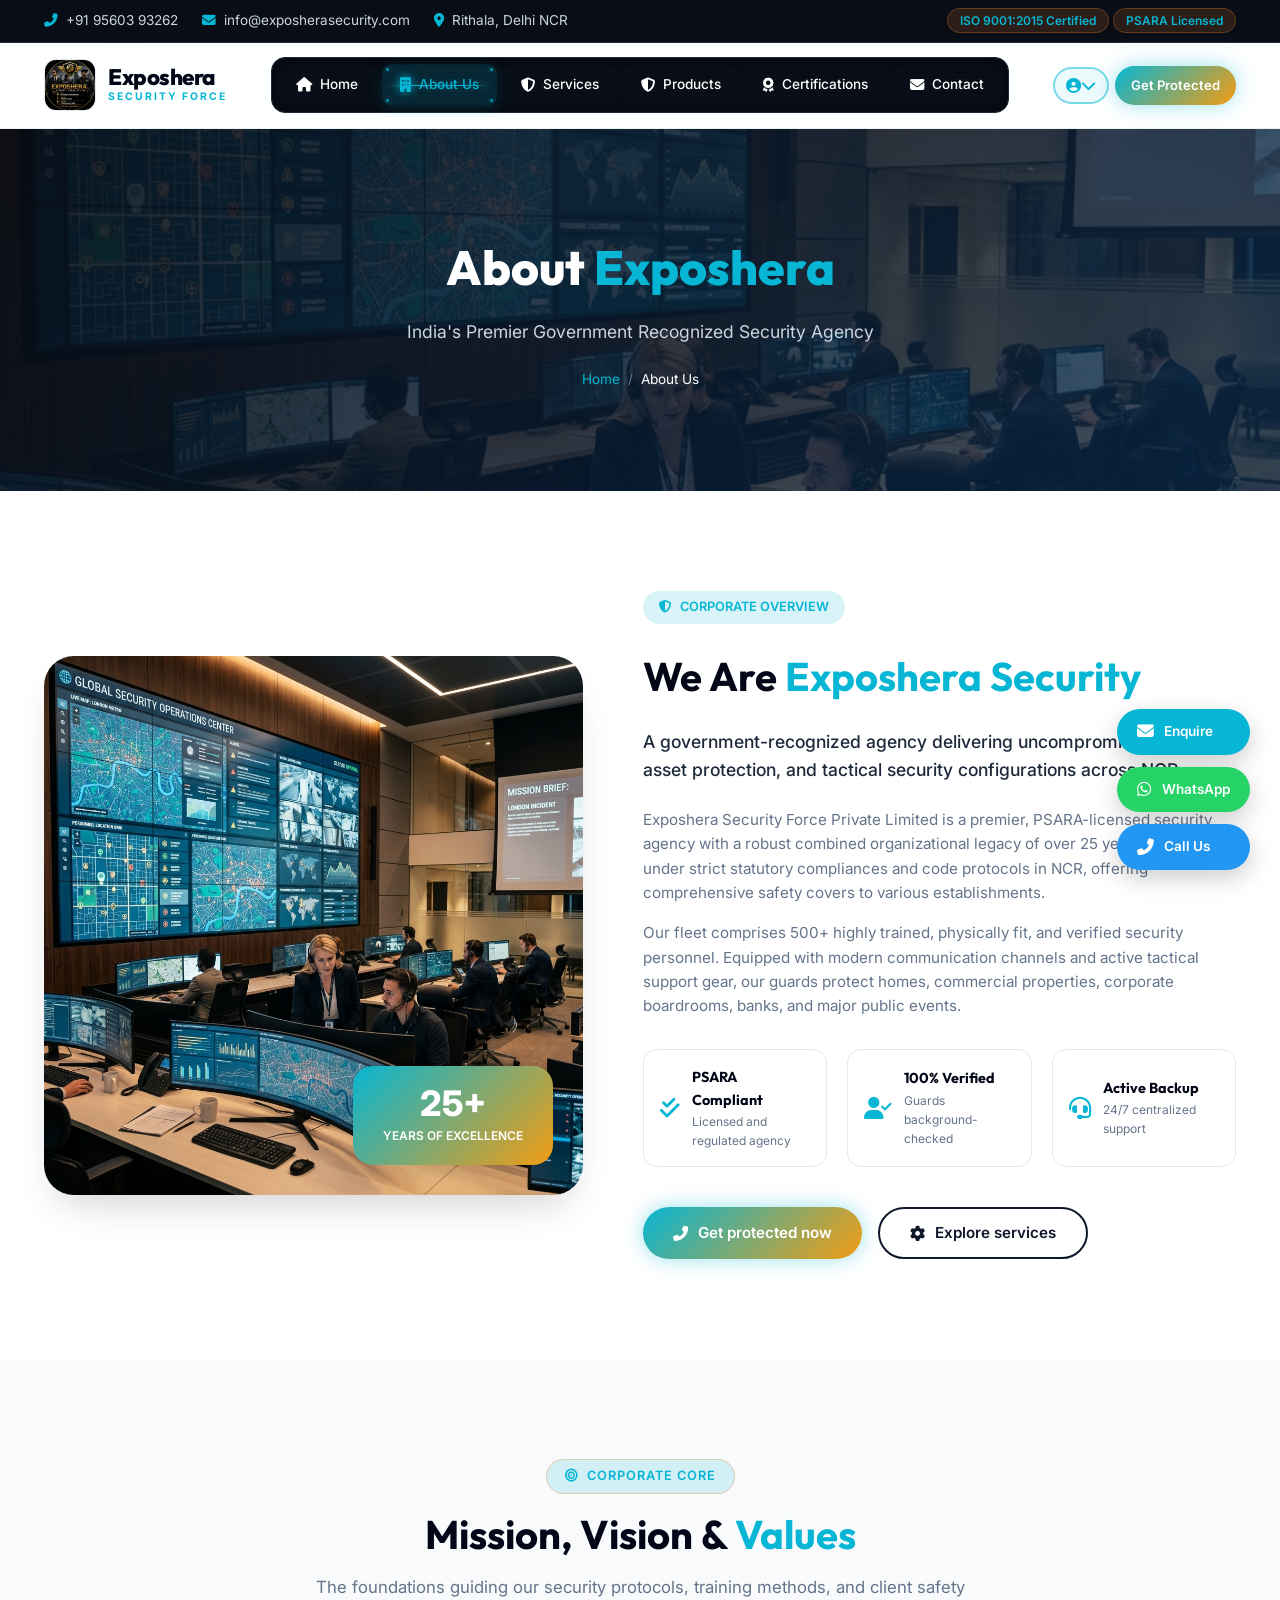
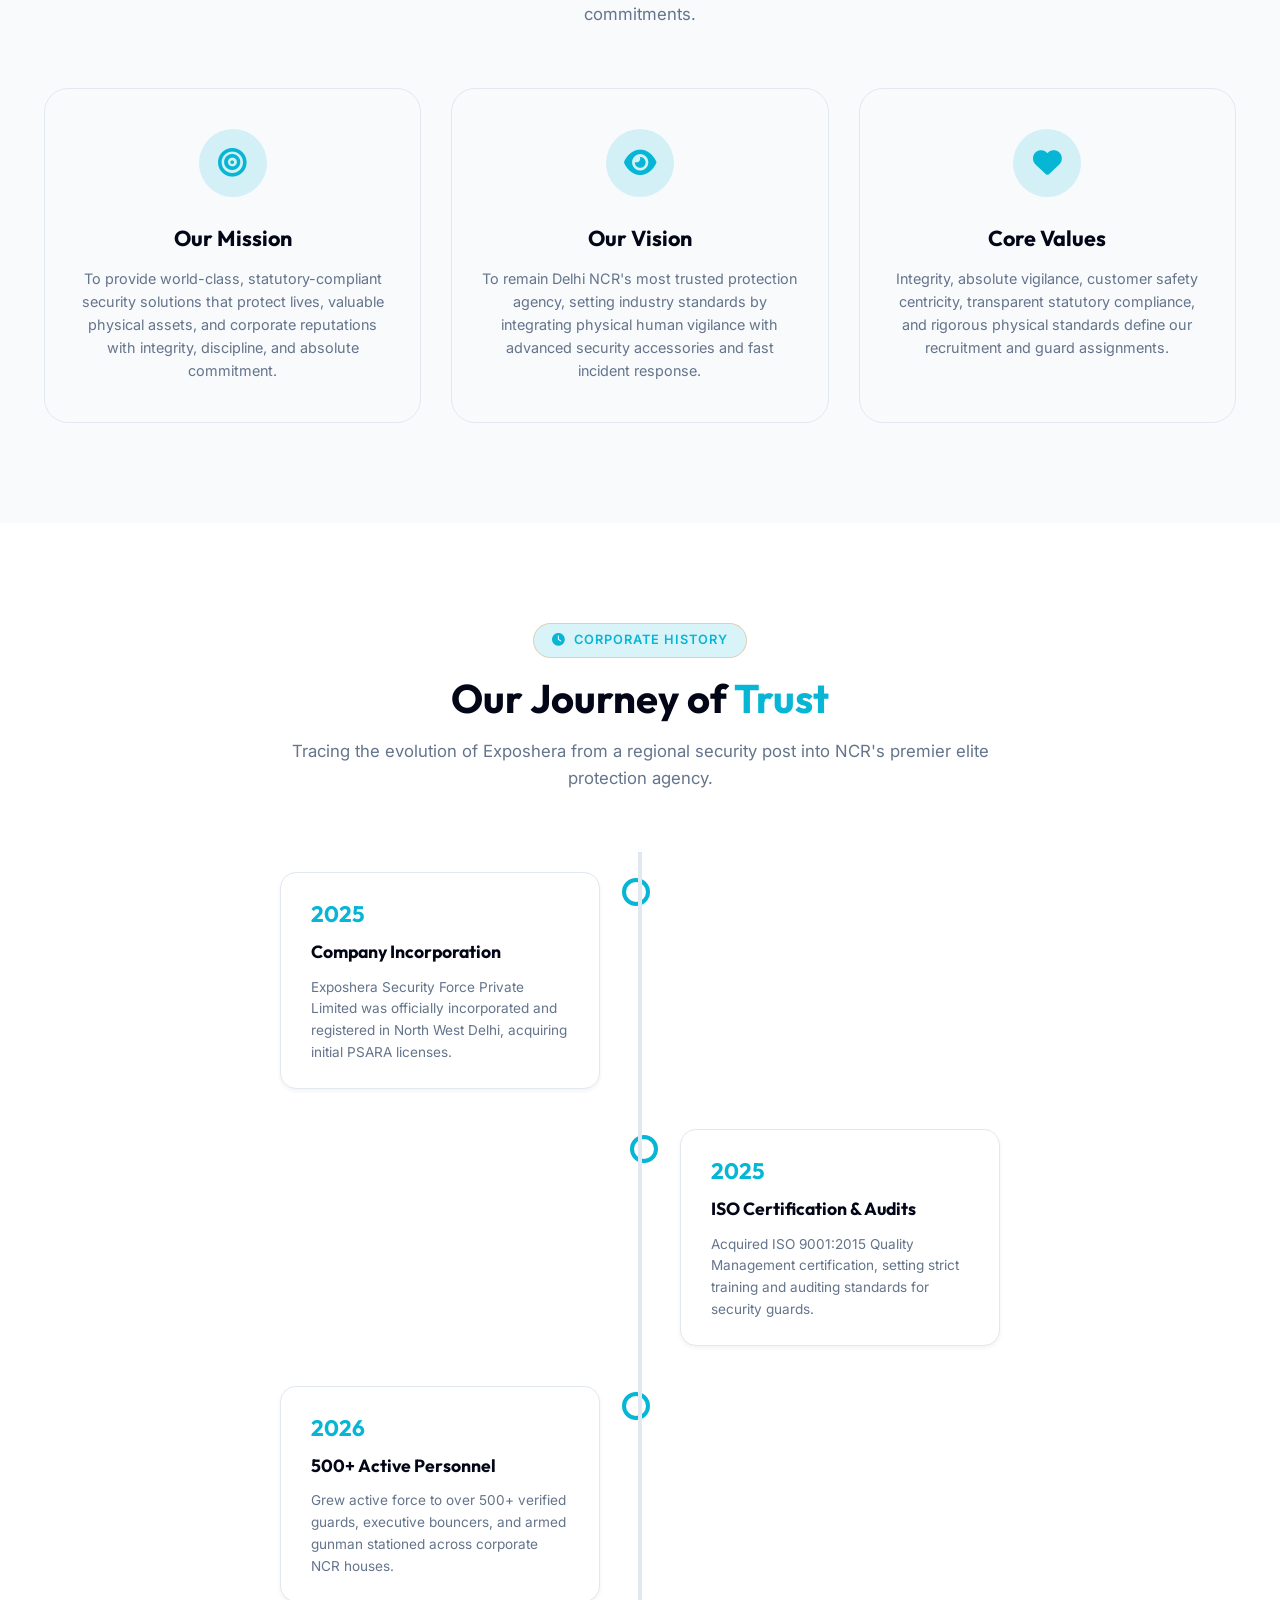
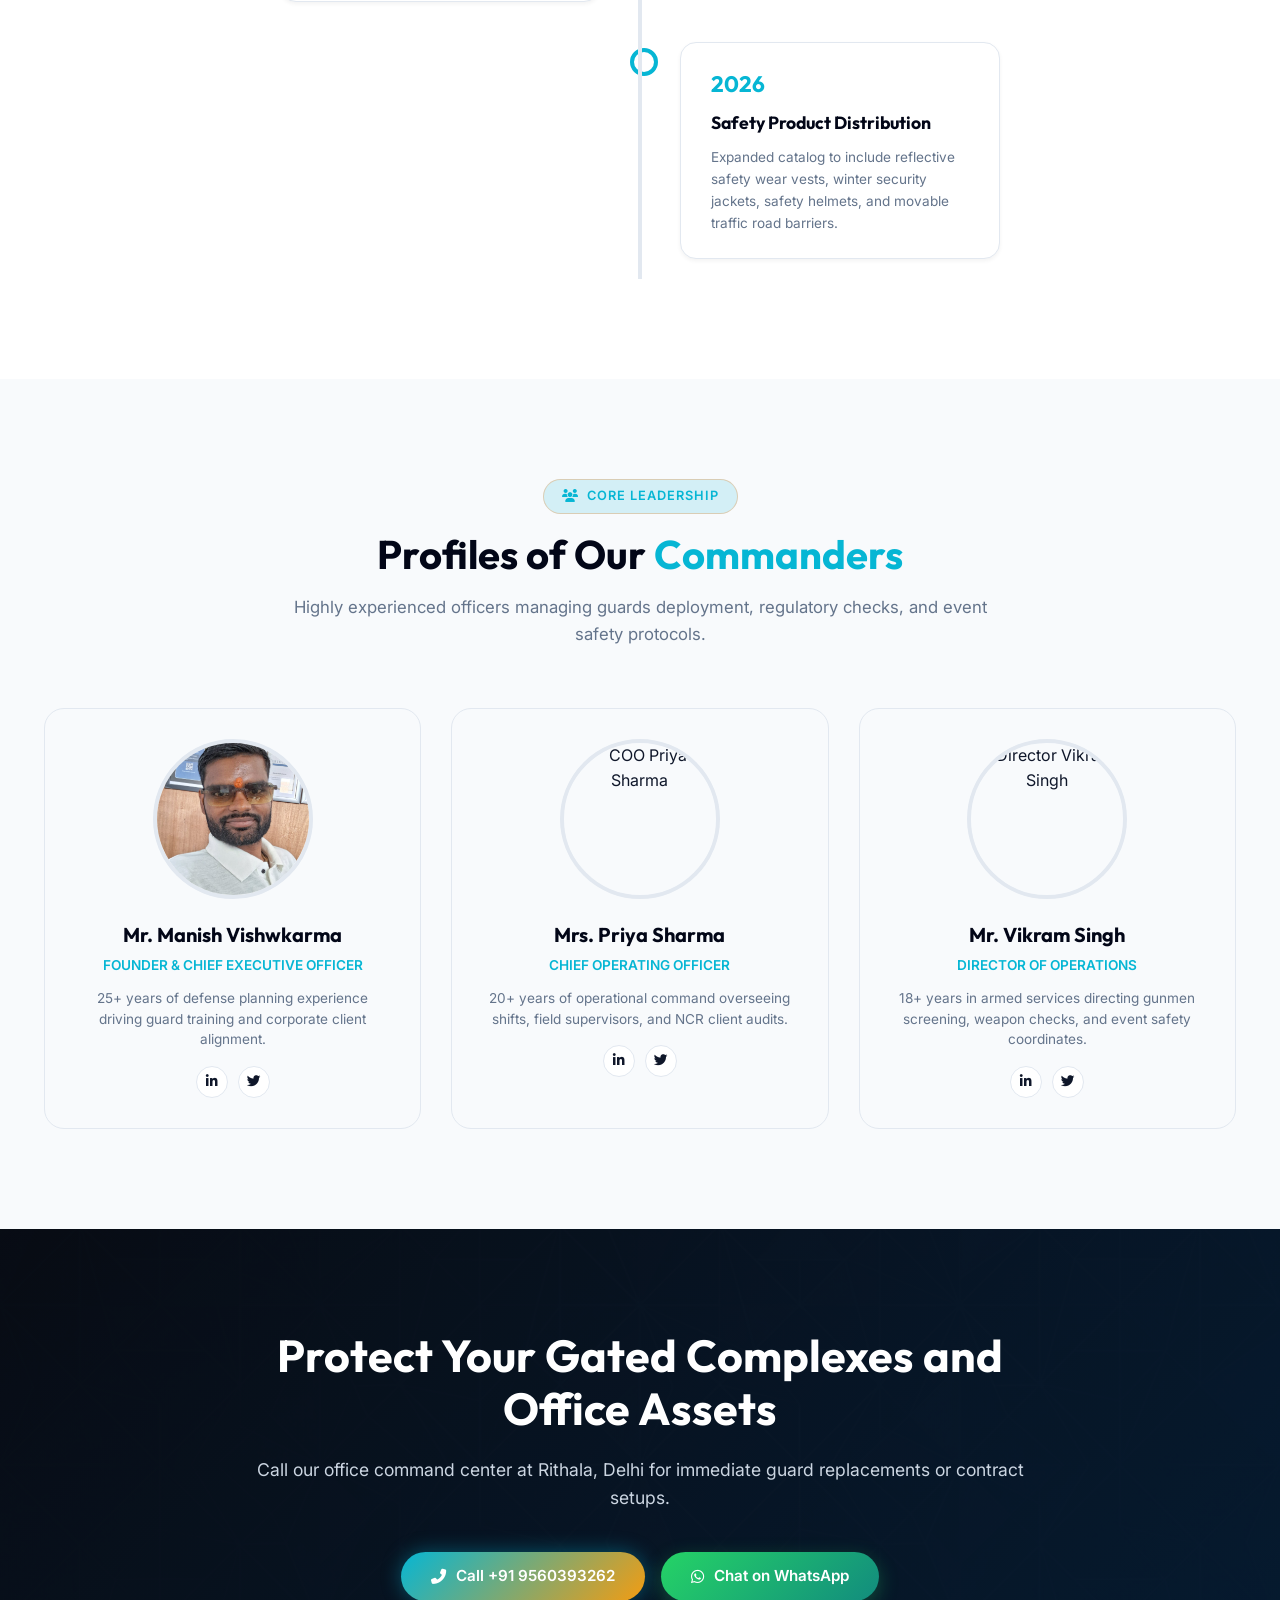
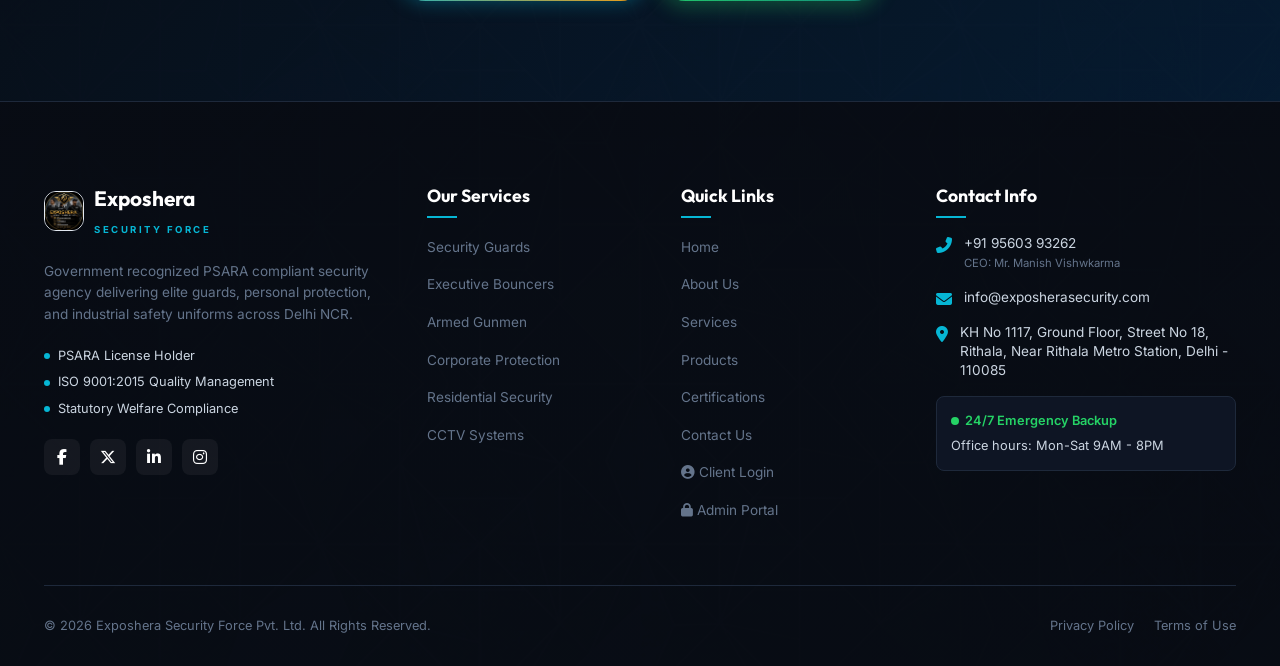
==== commit c0220592: "feat: set company logo (images/logo.jpg) as favicon and apple-touch-icon across all 8 pages" ====
--- a/about.html
+++ b/about.html
@@ -1,4 +1,4 @@
-<!DOCTYPE html>
+﻿<!DOCTYPE html>
 <html lang="en">
 <head>
     <meta charset="UTF-8">
@@ -8,6 +8,8 @@
     <!-- FontAwesome Icons -->
     <link rel="stylesheet" href="https://cdnjs.cloudflare.com/ajax/libs/font-awesome/6.5.1/css/all.min.css">
     <!-- Custom CSS -->
+        <link rel="icon" type="image/jpeg" href="images/logo.jpg">
+    <link rel="apple-touch-icon" href="images/logo.jpg">
     <link rel="stylesheet" href="css/style.css">
 </head>
 <body>
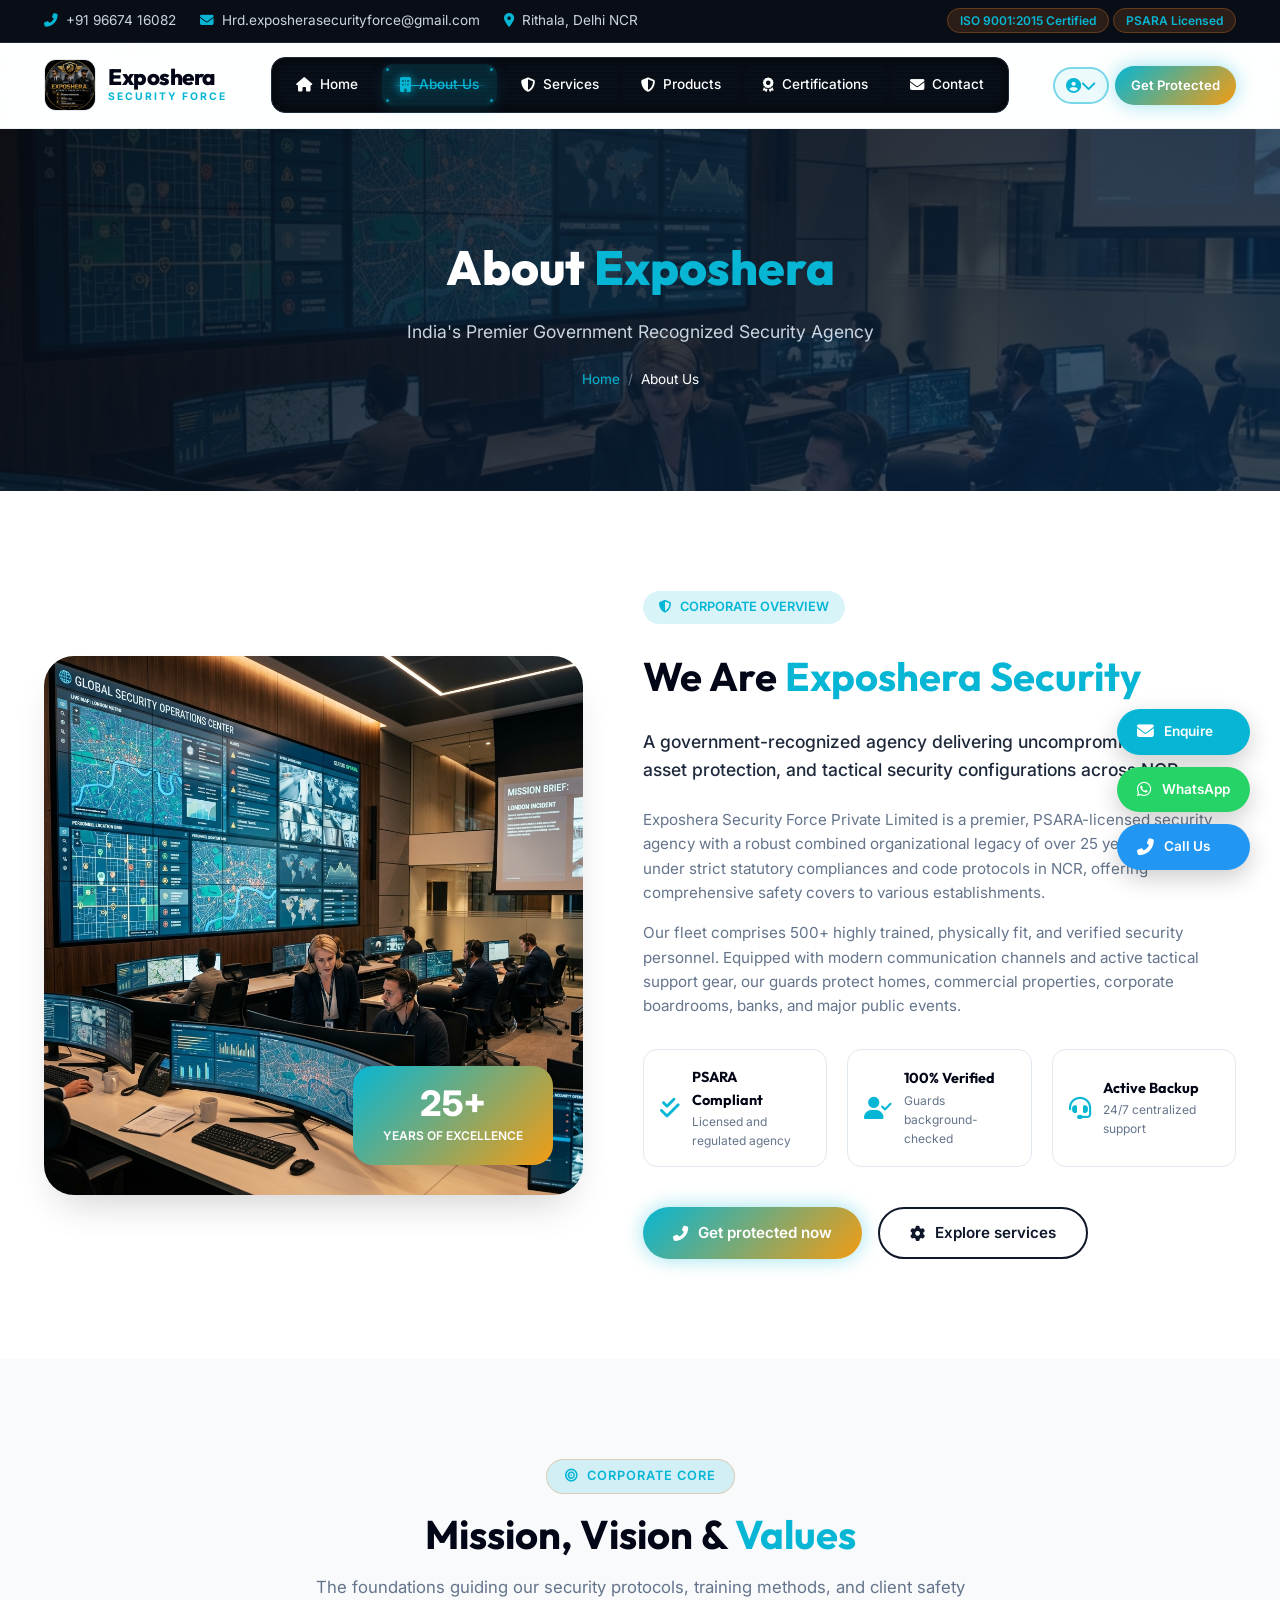
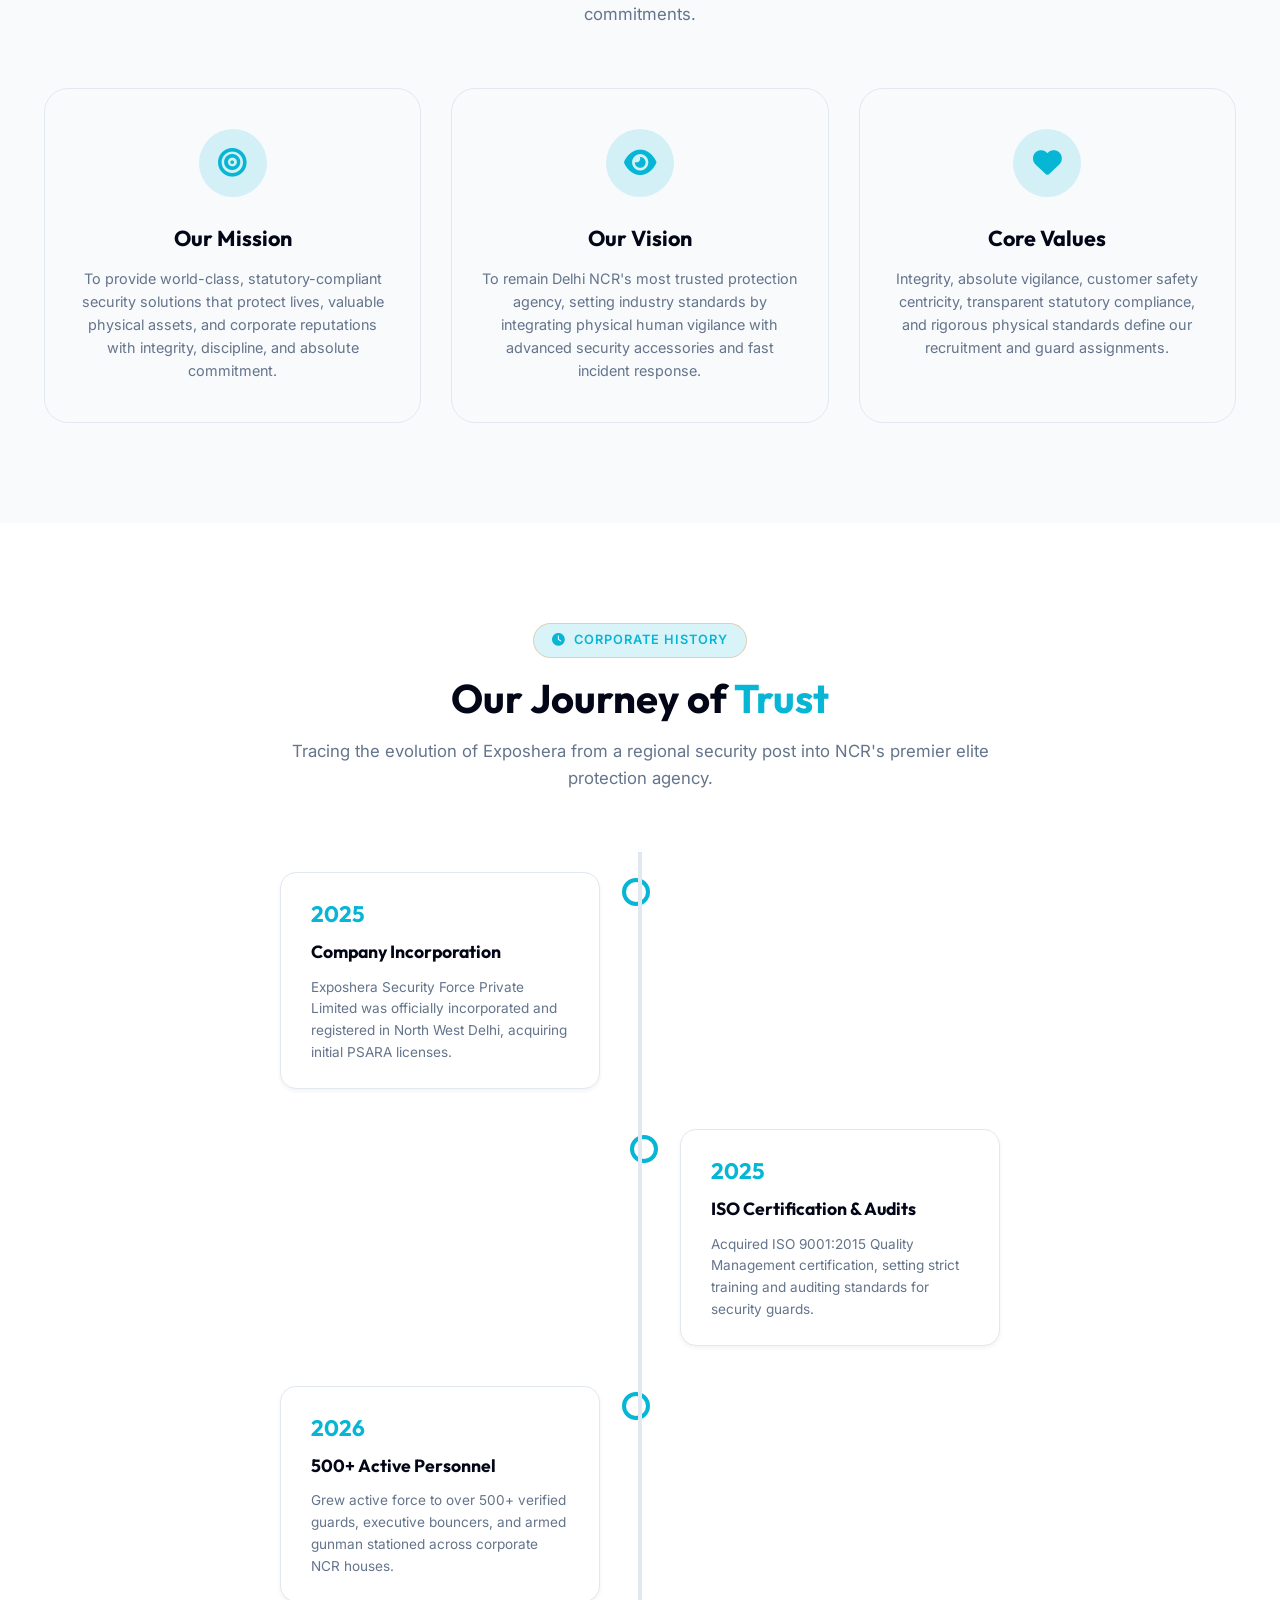
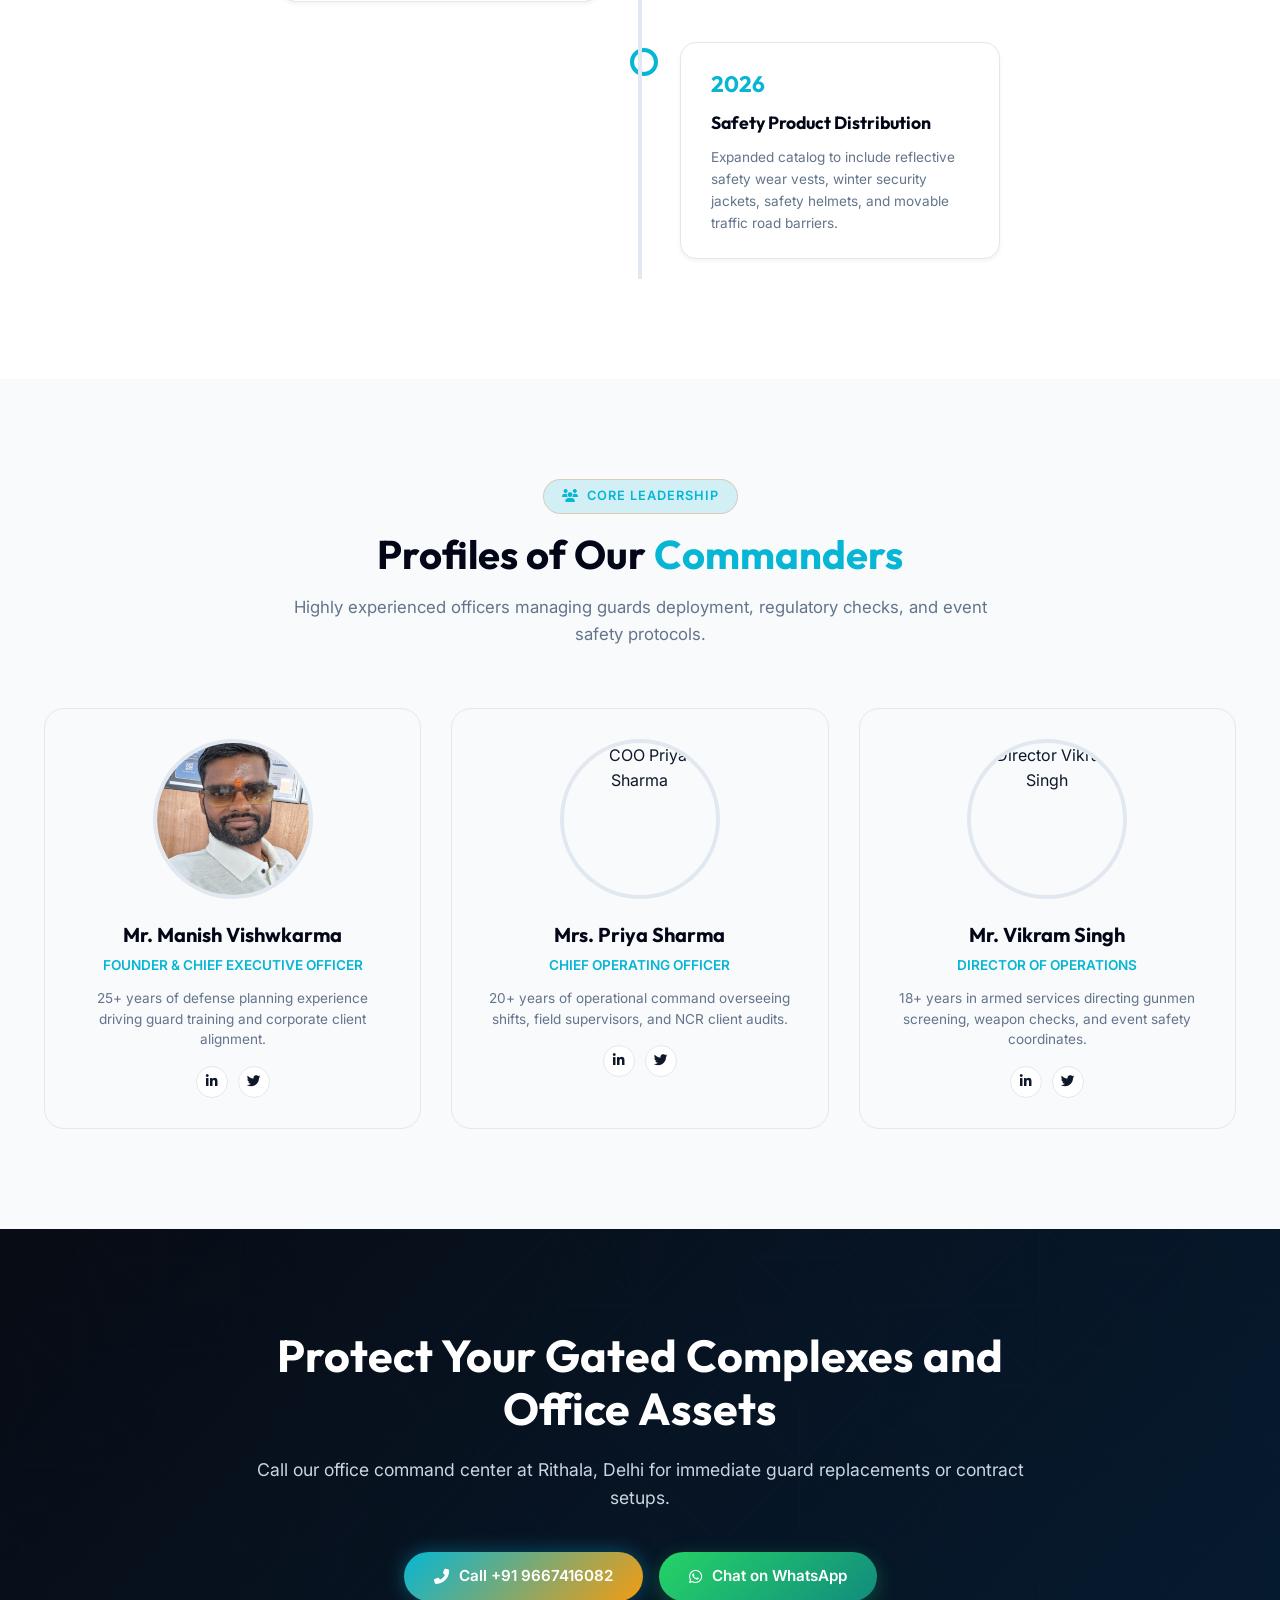
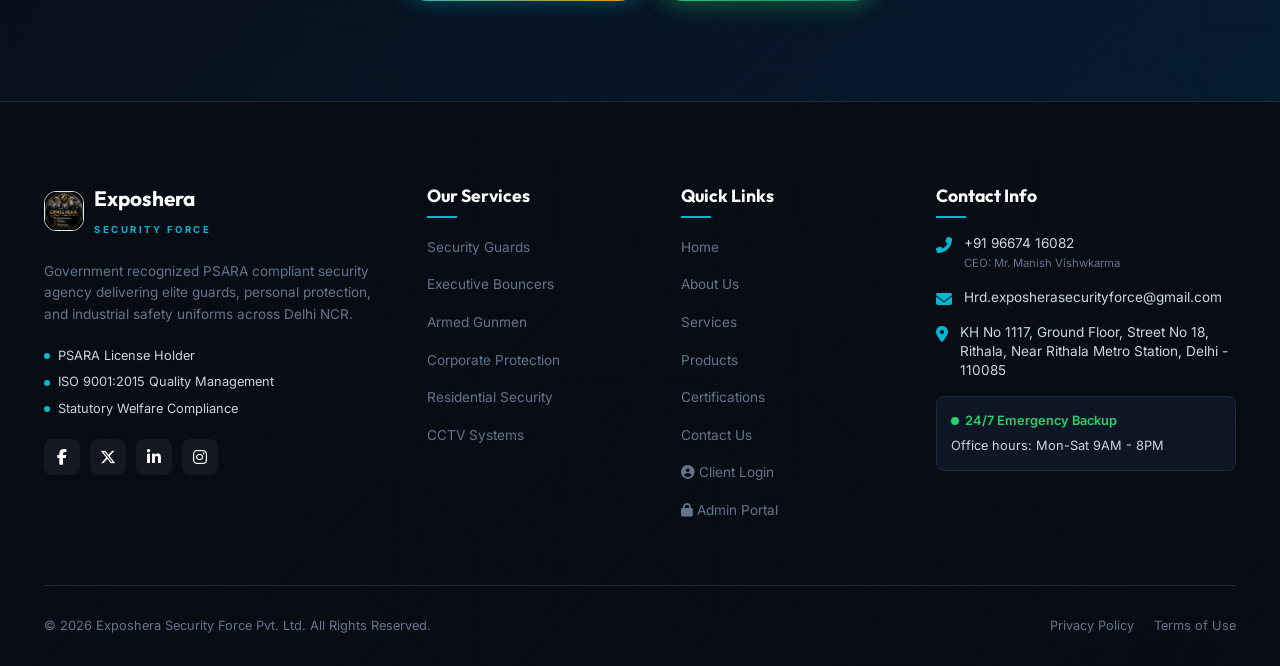
==== commit ffe1196e: "Update contact details: mobile 9667416082, email Hrd.exposherasecurityforce@gmail.com" ====
--- a/about.html
+++ b/about.html
@@ -19,8 +19,8 @@
     <div class="top-bar">
         <div class="container">
             <div class="top-contact">
-                <a href="tel:9560393262"><i class="fas fa-phone-alt"></i> +91 95603 93262</a>
-                <a href="mailto:info@exposherasecurity.com"><i class="fas fa-envelope"></i> info@exposherasecurity.com</a>
+                <a href="tel:9667416082"><i class="fas fa-phone-alt"></i> +91 96674 16082</a>
+                <a href="mailto:Hrd.exposherasecurityforce@gmail.com"><i class="fas fa-envelope"></i> Hrd.exposherasecurityforce@gmail.com</a>
                 <a href="contact.html"><i class="fas fa-map-marker-alt"></i> Rithala, Delhi NCR</a>
             </div>
             <div class="top-badges">
@@ -76,7 +76,7 @@
             </nav>
 
             <div class="header-actions">
-                <a href="tel:9560393262" class="btn btn-outline"><i class="fas fa-phone"></i> Call Now</a>
+                <a href="tel:9667416082" class="btn btn-outline"><i class="fas fa-phone"></i> Call Now</a>
                 <!-- Login Dropdown -->
                 <div class="nav-login-dropdown" id="navLoginDropdown">
                     <button class="btn btn-outline btn-login-nav" id="navLoginBtn" onclick="toggleLoginDropdown(event)">
@@ -127,7 +127,7 @@
         <div class="side-footer">
             <a href="#" class="btn btn-primary float-enquiry" style="width:100%"><i class="fas fa-shield-alt"></i> Get Protected Now</a>
             <div style="text-align:center; font-size:0.8rem; color:var(--text-light)">
-                <a href="tel:9560393262">+91 95603 93262</a>
+                <a href="tel:9667416082">+91 96674 16082</a>
             </div>
         </div>
     </div>
@@ -335,8 +335,8 @@
                 <h2>Protect Your Gated Complexes and Office Assets</h2>
                 <p>Call our office command center at Rithala, Delhi for immediate guard replacements or contract setups.</p>
                 <div class="cta-buttons">
-                    <a href="tel:9560393262" class="btn btn-primary"><i class="fas fa-phone-alt"></i> Call +91 9560393262</a>
-                    <a href="https://wa.me/919560393262" target="_blank" class="btn btn-wa"><i class="fab fa-whatsapp"></i> Chat on WhatsApp</a>
+                    <a href="tel:9667416082" class="btn btn-primary"><i class="fas fa-phone-alt"></i> Call +91 9667416082</a>
+                    <a href="https://wa.me/919667416082" target="_blank" class="btn btn-wa"><i class="fab fa-whatsapp"></i> Chat on WhatsApp</a>
                 </div>
             </div>
         </div>
@@ -404,13 +404,13 @@
                         <li>
                             <i class="fas fa-phone-alt"></i>
                             <span>
-                                <a href="tel:9560393262">+91 95603 93262</a><br>
+                                <a href="tel:9667416082">+91 96674 16082</a><br>
                                 <small style="color:var(--text-muted)">CEO: Mr. Manish Vishwkarma</small>
                             </span>
                         </li>
                         <li>
                             <i class="fas fa-envelope"></i>
-                            <a href="mailto:info@exposherasecurity.com">info@exposherasecurity.com</a>
+                            <a href="mailto:Hrd.exposherasecurityforce@gmail.com">Hrd.exposherasecurityforce@gmail.com</a>
                         </li>
                         <li>
                             <i class="fas fa-map-marker-alt"></i>
@@ -436,8 +436,8 @@
 
     <!-- Quick Floating Action Buttons -->
     <div class="quick-floating-actions">
-        <a href="tel:9560393262" class="float-btn float-call"><i class="fas fa-phone-alt"></i> <span>Call Us</span></a>
-        <a href="https://wa.me/919560393262" target="_blank" class="float-btn float-wa"><i class="fab fa-whatsapp"></i> <span>WhatsApp</span></a>
+        <a href="tel:9667416082" class="float-btn float-call"><i class="fas fa-phone-alt"></i> <span>Call Us</span></a>
+        <a href="https://wa.me/919667416082" target="_blank" class="float-btn float-wa"><i class="fab fa-whatsapp"></i> <span>WhatsApp</span></a>
         <a href="#" class="float-btn float-enquiry"><i class="fas fa-envelope"></i> <span>Enquire</span></a>
     </div>
 
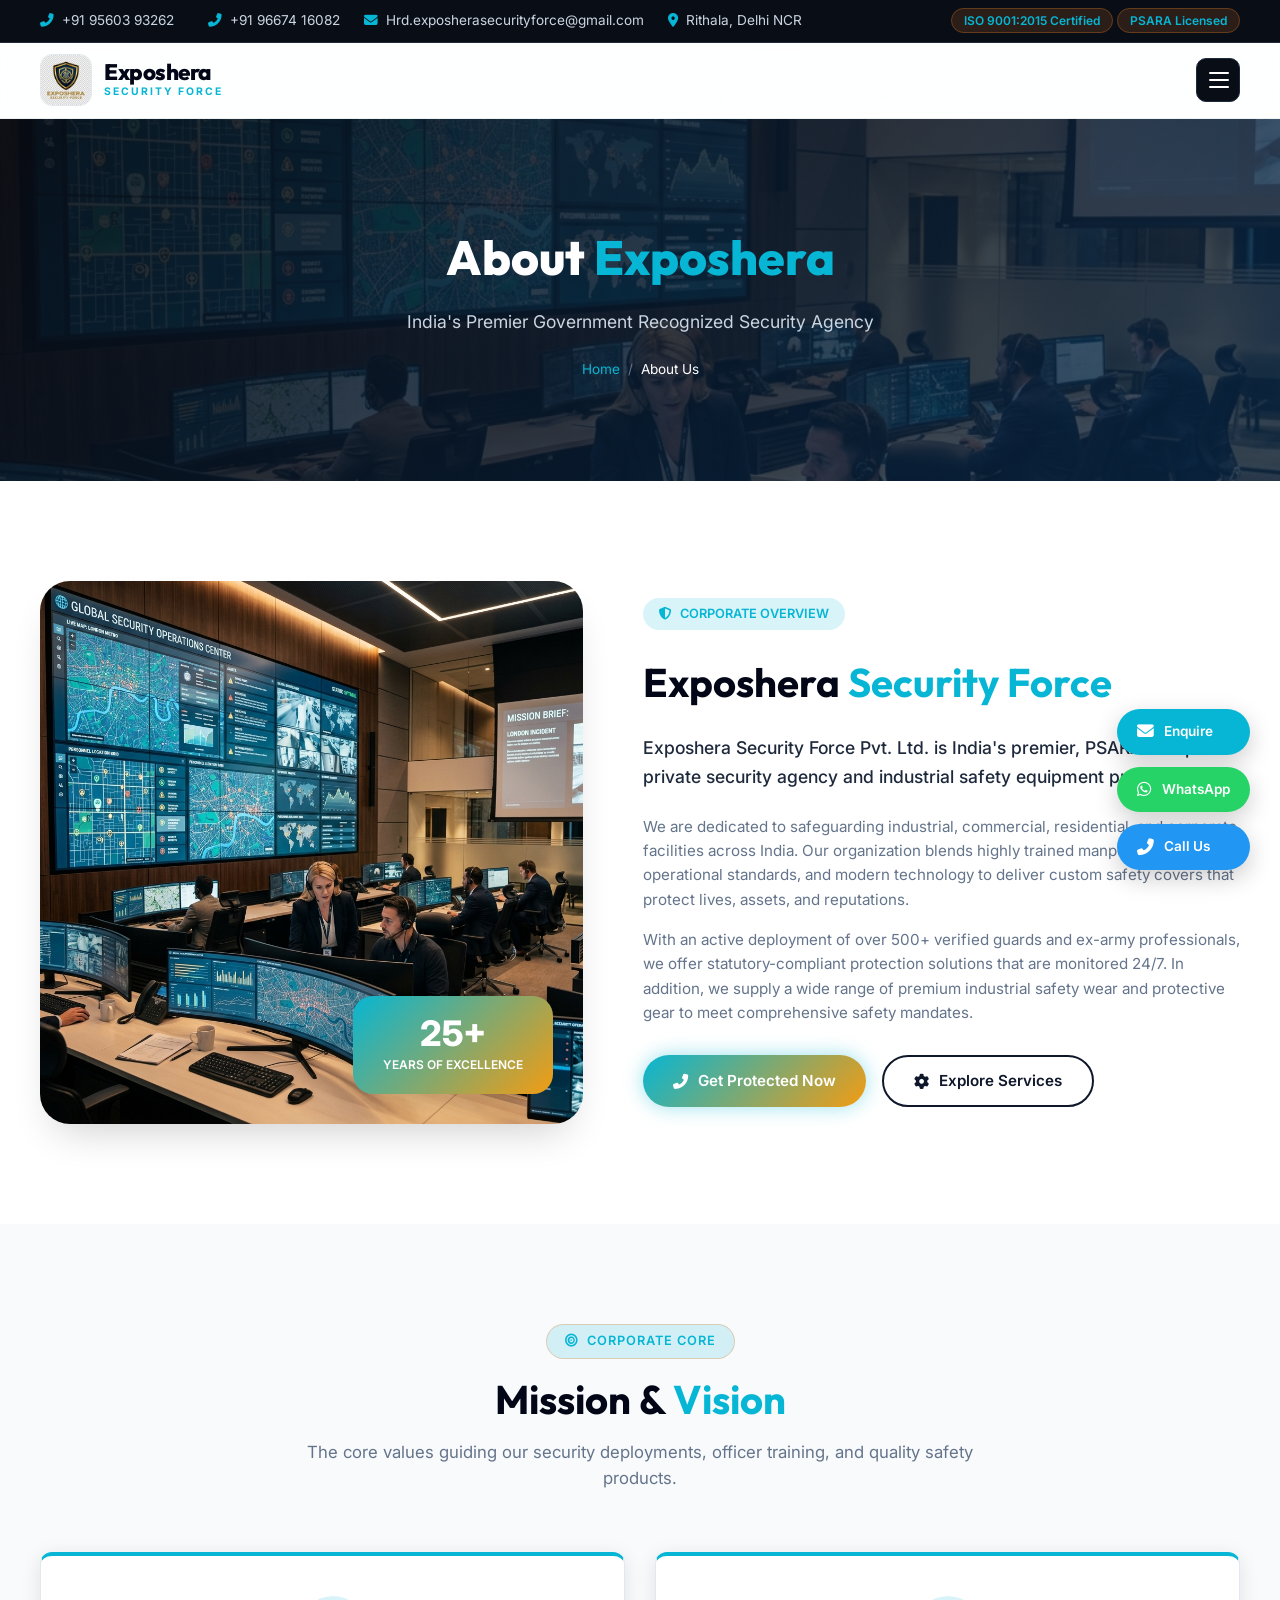
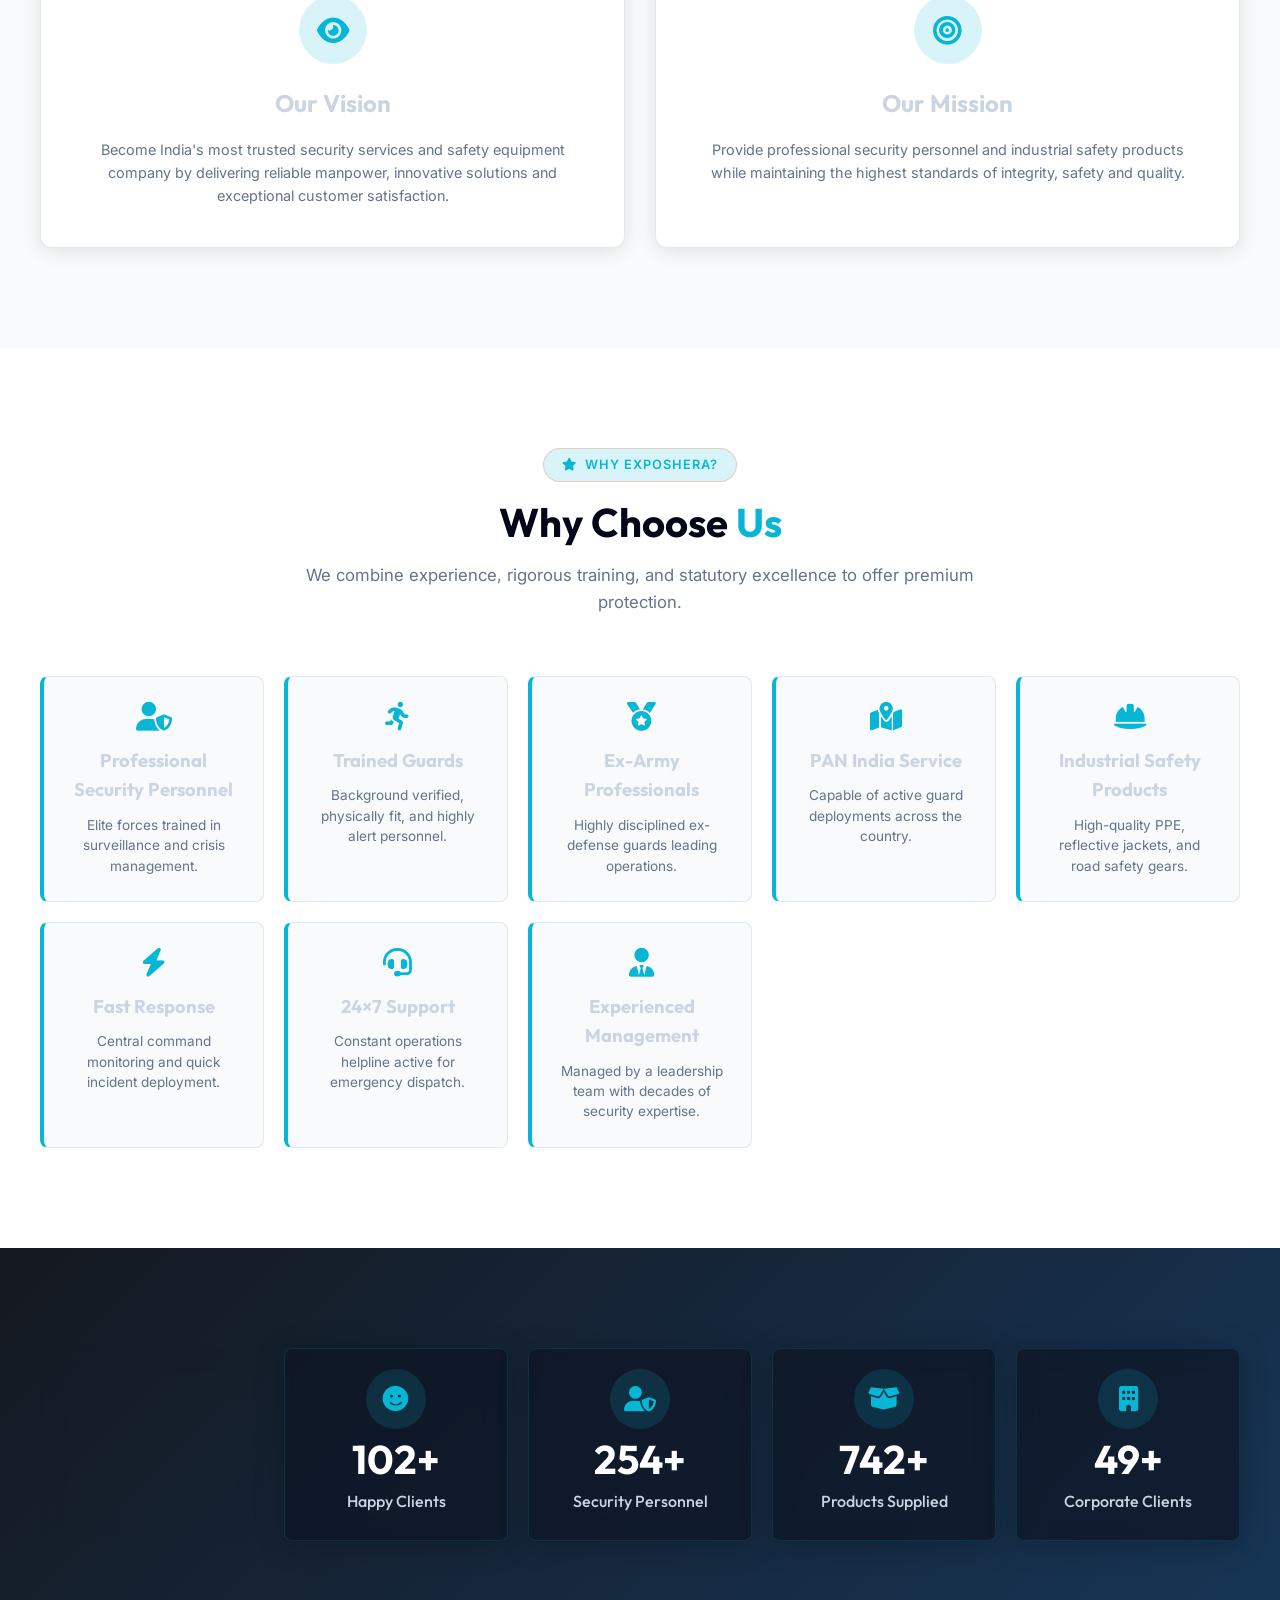
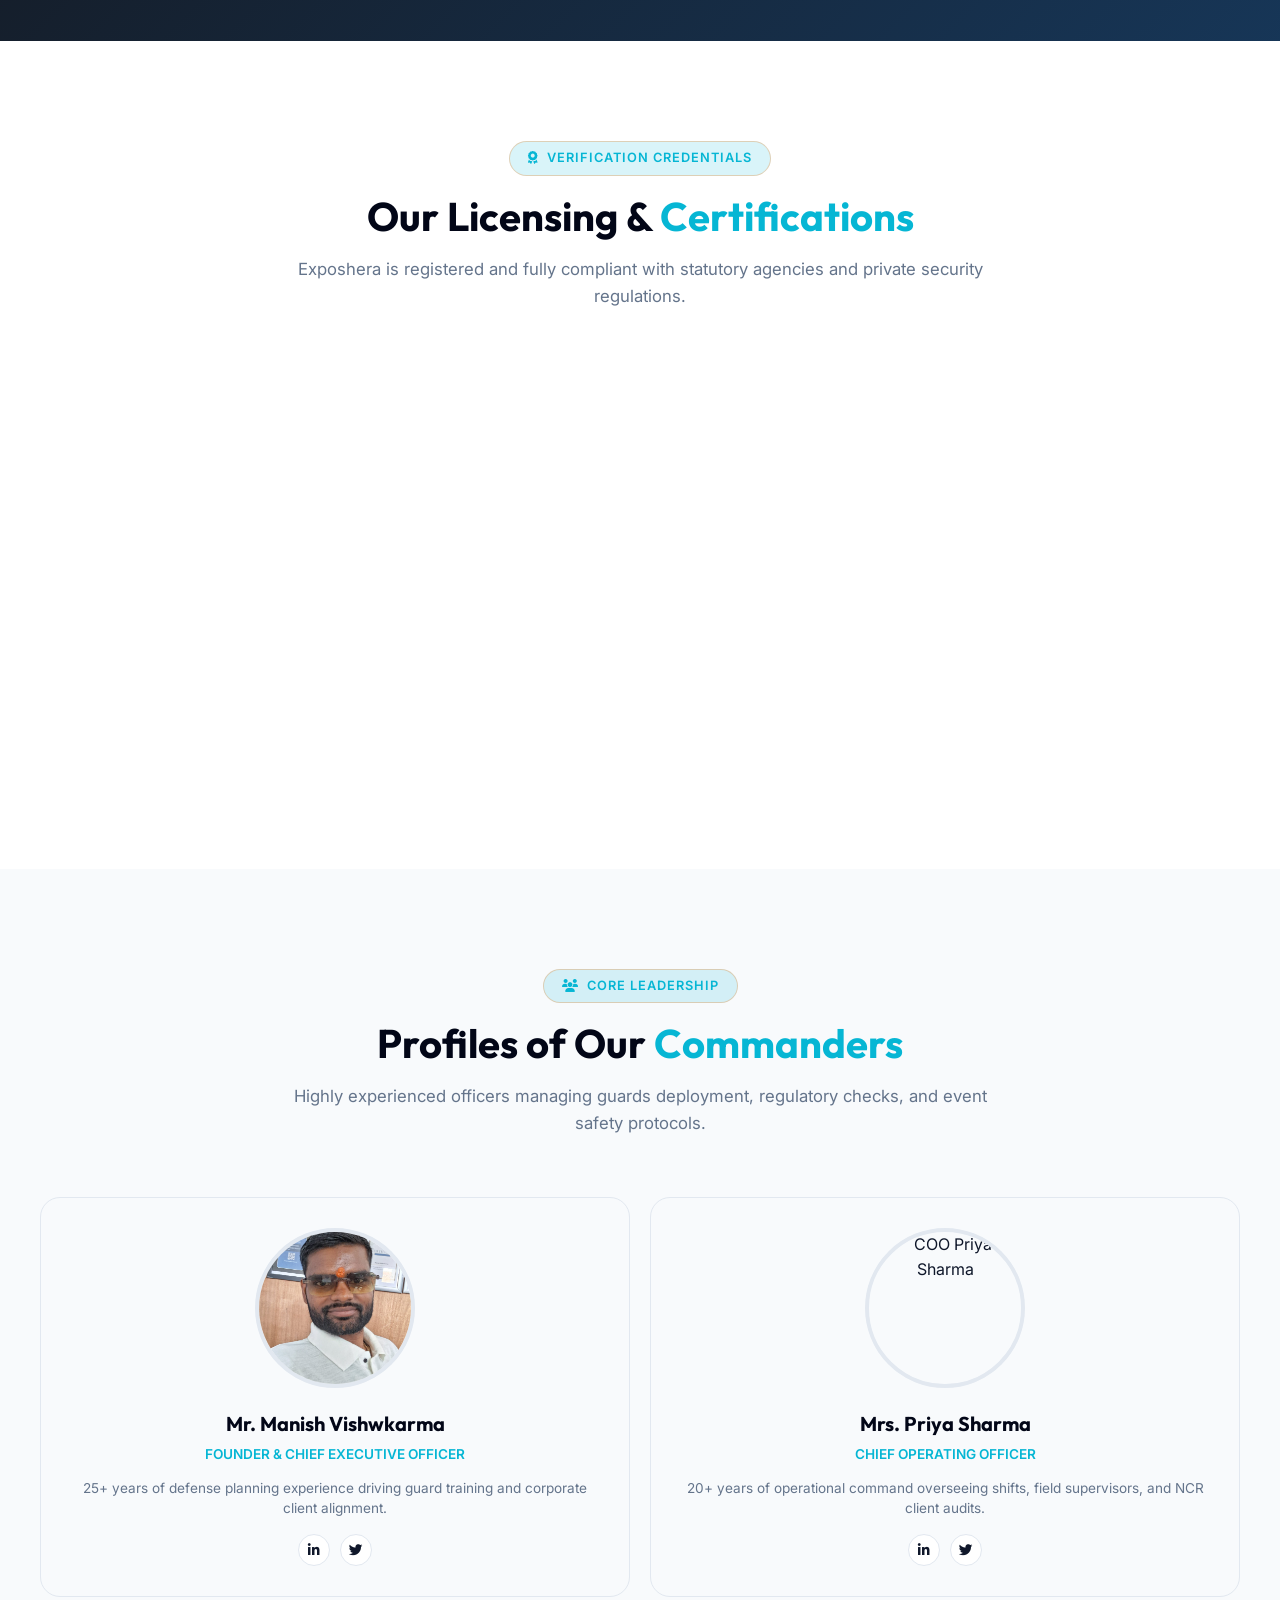
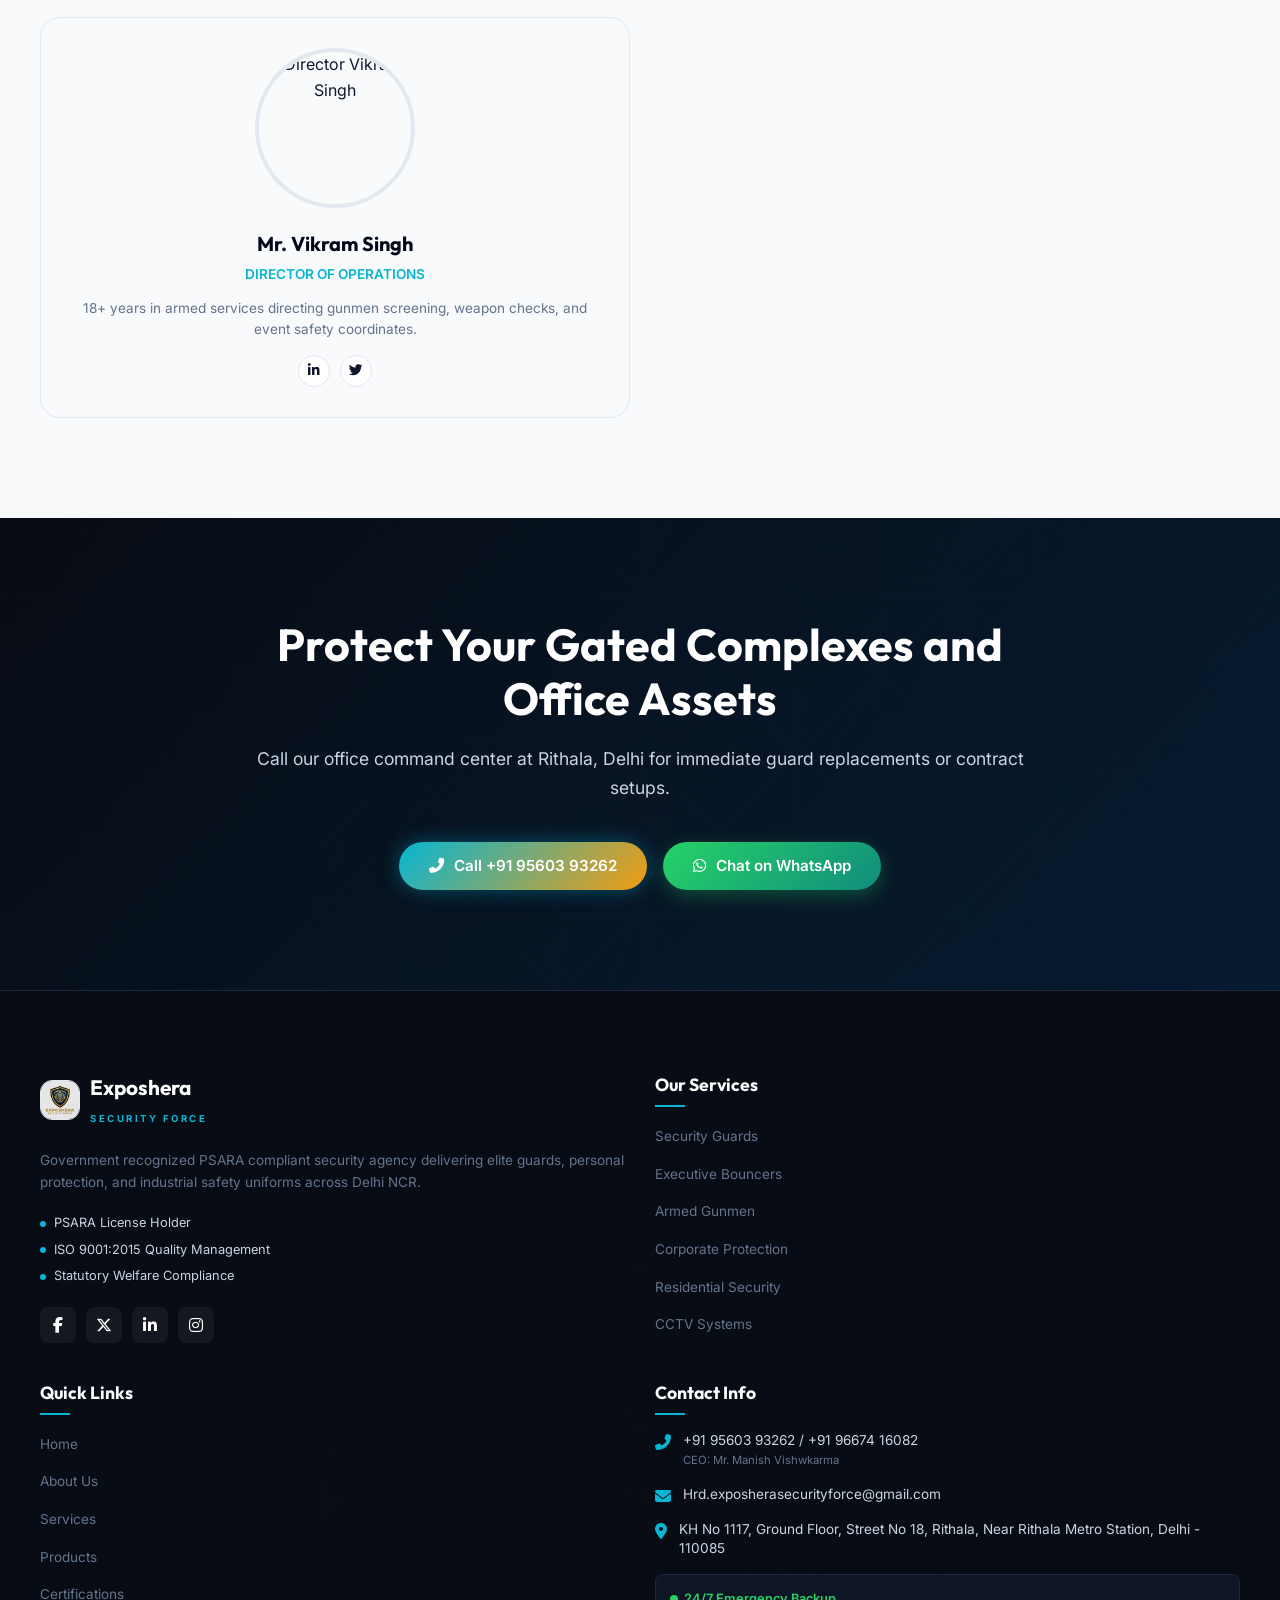
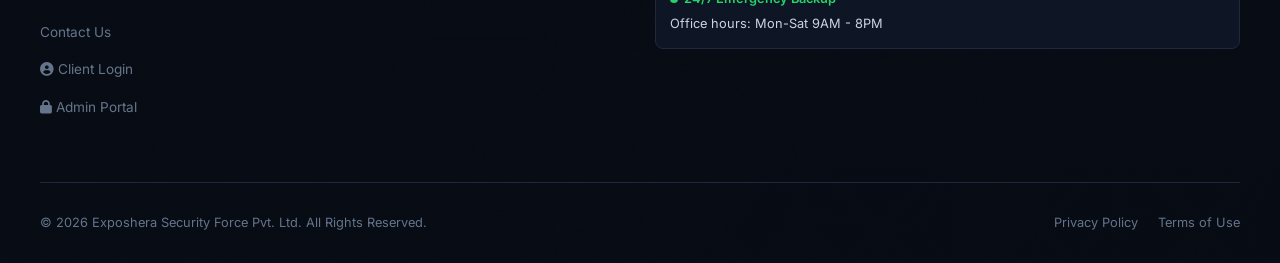
==== commit 0a974eeb: "Complete security personnel page, add BOPP bags, fix responsive header, and crop screenshots" ====
--- a/about.html
+++ b/about.html
@@ -1,4 +1,4 @@
-﻿<!DOCTYPE html>
+<!DOCTYPE html>
 <html lang="en">
 <head>
     <meta charset="UTF-8">
@@ -8,9 +8,32 @@
     <!-- FontAwesome Icons -->
     <link rel="stylesheet" href="https://cdnjs.cloudflare.com/ajax/libs/font-awesome/6.5.1/css/all.min.css">
     <!-- Custom CSS -->
-        <link rel="icon" type="image/jpeg" href="images/logo.jpg">
-    <link rel="apple-touch-icon" href="images/logo.jpg">
+        <link rel="icon" type="image/png" href="images/logo.png">
+    <link rel="apple-touch-icon" href="images/logo.png">
     <link rel="stylesheet" href="css/style.css">
+    <style>
+        /* Redesign Specific Responsive Styles */
+        @media (max-width: 992px) {
+            .counter-grid {
+                grid-template-columns: repeat(3, 1fr) !important;
+            }
+        }
+        @media (max-width: 768px) {
+            .mission-grid {
+                grid-template-columns: 1fr !important;
+            }
+        }
+        @media (max-width: 600px) {
+            .counter-grid {
+                grid-template-columns: repeat(2, 1fr) !important;
+            }
+        }
+        @media (max-width: 480px) {
+            .counter-grid {
+                grid-template-columns: 1fr !important;
+            }
+        }
+    </style>
 </head>
 <body>
     <canvas id="particle-canvas"></canvas>
@@ -19,7 +42,7 @@
     <div class="top-bar">
         <div class="container">
             <div class="top-contact">
-                <a href="tel:9667416082"><i class="fas fa-phone-alt"></i> +91 96674 16082</a>
+                <a href="tel:9560393262"><i class="fas fa-phone-alt"></i> +91 95603 93262</a> <a href="tel:9560393262" style="margin-left: 10px;"><i class="fas fa-phone-alt"></i> +91 96674 16082</a>
                 <a href="mailto:Hrd.exposherasecurityforce@gmail.com"><i class="fas fa-envelope"></i> Hrd.exposherasecurityforce@gmail.com</a>
                 <a href="contact.html"><i class="fas fa-map-marker-alt"></i> Rithala, Delhi NCR</a>
             </div>
@@ -34,7 +57,7 @@
     <header class="main-header" id="mainHeader">
         <div class="container">
             <a href="index.html" class="logo-link">
-                <img src="images/logo.jpg" alt="Exposhera Security Logo" class="logo-img">
+                <img src="images/logo.png" alt="Exposhera Security Logo" class="logo-img">
                 <div class="logo-info">
                     <h2>Exposhera</h2>
                     <span>Security Force</span>
@@ -57,7 +80,12 @@
                     <i class="fas fa-shield-alt"></i><span>Services</span>
                     <div class="layer-scan"></div><div class="layer-pulse"></div><div class="layer-laser"></div>
                     <div class="bio-corner tl"></div><div class="bio-corner tr"></div><div class="bio-corner bl"></div><div class="bio-corner br"></div>
+                </a>                <a href="security-personnel.html" class="bio-btn">
+                    <i class="fas fa-user-shield"></i><span>Security Personnel</span>
+                    <div class="layer-scan"></div><div class="layer-pulse"></div><div class="layer-laser"></div>
+                    <div class="bio-corner tl"></div><div class="bio-corner tr"></div><div class="bio-corner bl"></div><div class="bio-corner br"></div>
                 </a>
+
                 <a href="products.html" class="bio-btn">
                     <i class="fas fa-shield-alt"></i><span>Products</span>
                     <div class="layer-scan"></div><div class="layer-pulse"></div><div class="layer-laser"></div>
@@ -76,7 +104,7 @@
             </nav>
 
             <div class="header-actions">
-                <a href="tel:9667416082" class="btn btn-outline"><i class="fas fa-phone"></i> Call Now</a>
+                <a href="tel:9560393262" class="btn btn-outline"><i class="fas fa-phone"></i> Call Now</a>
                 <!-- Login Dropdown -->
                 <div class="nav-login-dropdown" id="navLoginDropdown">
                     <button class="btn btn-outline btn-login-nav" id="navLoginBtn" onclick="toggleLoginDropdown(event)">
@@ -108,7 +136,7 @@
     <div class="side-menu">
         <div class="side-header">
             <div class="side-logo">
-                <img src="images/logo.jpg" alt="Logo" class="logo-img">
+                <img src="images/logo.png" alt="Logo" class="logo-img">
                 <div>
                     <h3>Exposhera</h3>
                     <span>Security Force</span>
@@ -120,6 +148,8 @@
             <a href="index.html"><i class="fas fa-home"></i> <span>Home</span></a>
             <a href="about.html" class="active"><i class="fas fa-building"></i> <span>About Us</span></a>
             <a href="services.html"><i class="fas fa-shield-alt"></i> <span>Services</span></a>
+            <a href="security-personnel.html"><i class="fas fa-user-shield"></i> <span>Security Personnel</span></a>
+
             <a href="products.html"><i class="fas fa-shield-alt"></i> <span>Products</span></a>
             <a href="certifications.html"><i class="fas fa-award"></i> <span>Certifications</span></a>
             <a href="contact.html"><i class="fas fa-envelope"></i> <span>Contact Us</span></a>
@@ -127,7 +157,7 @@
         <div class="side-footer">
             <a href="#" class="btn btn-primary float-enquiry" style="width:100%"><i class="fas fa-shield-alt"></i> Get Protected Now</a>
             <div style="text-align:center; font-size:0.8rem; color:var(--text-light)">
-                <a href="tel:9667416082">+91 96674 16082</a>
+                <a href="tel:9560393262">+91 95603 93262</a> / <a href="tel:9560393262">+91 96674 16082</a>
             </div>
         </div>
     </div>
@@ -146,7 +176,7 @@
         </div>
     </section>
 
-    <!-- Main About Content Section -->
+    <!-- Redesigned About Content Section -->
     <section class="section-padding" style="background-color: var(--bg-white);">
         <div class="container">
             <div class="about-us-grid">
@@ -161,119 +191,186 @@
                 </div>
                 <div class="about-us-content reveal-slide">
                     <span class="about-tag"><i class="fas fa-shield-alt"></i> Corporate Overview</span>
-                    <h2>We Are <span class="highlight">Exposhera Security</span></h2>
-                    <p class="about-subtitle">A government-recognized agency delivering uncompromising safety, asset protection, and tactical security configurations across NCR.</p>
+                    <h2>Exposhera <span class="highlight">Security Force</span></h2>
+                    <p class="about-subtitle">Exposhera Security Force Pvt. Ltd. is India's premier, PSARA-compliant private security agency and industrial safety equipment provider.</p>
                     <div class="about-description">
-                        <p>Exposhera Security Force Private Limited is a premier, PSARA-licensed security agency with a robust combined organizational legacy of over 25 years. We operate under strict statutory compliances and code protocols in NCR, offering comprehensive safety covers to various establishments.</p>
-                        <p>Our fleet comprises 500+ highly trained, physically fit, and verified security personnel. Equipped with modern communication channels and active tactical support gear, our guards protect homes, commercial properties, corporate boardrooms, banks, and major public events.</p>
-                    </div>
-                    <div class="about-highlights">
-                        <div class="about-highlight-item">
-                            <i class="fas fa-check-double"></i>
-                            <div>
-                                <h4>PSARA Compliant</h4>
-                                <p>Licensed and regulated agency</p>
-                            </div>
-                        </div>
-                        <div class="about-highlight-item">
-                            <i class="fas fa-user-check"></i>
-                            <div>
-                                <h4>100% Verified</h4>
-                                <p>Guards background-checked</p>
-                            </div>
-                        </div>
-                        <div class="about-highlight-item">
-                            <i class="fas fa-headset"></i>
-                            <div>
-                                <h4>Active Backup</h4>
-                                <p>24/7 centralized support</p>
-                            </div>
-                        </div>
+                        <p>We are dedicated to safeguarding industrial, commercial, residential, and corporate facilities across India. Our organization blends highly trained manpower, rigorous operational standards, and modern technology to deliver custom safety covers that protect lives, assets, and reputations.</p>
+                        <p>With an active deployment of over 500+ verified guards and ex-army professionals, we offer statutory-compliant protection solutions that are monitored 24/7. In addition, we supply a wide range of premium industrial safety wear and protective gear to meet comprehensive safety mandates.</p>
                     </div>
                     <div class="about-buttons">
-                        <a href="contact.html" class="btn btn-primary"><i class="fas fa-phone-alt"></i> Get protected now</a>
-                        <a href="services.html" class="btn btn-outline"><i class="fas fa-cog"></i> Explore services</a>
-                    </div>
-                </div>
-            </div>
-        </div>
-    </section>
-
-    <!-- Mission, Vision & Values Section -->
+                        <a href="contact.html" class="btn btn-primary"><i class="fas fa-phone-alt"></i> Get Protected Now</a>
+                        <a href="services.html" class="btn btn-outline"><i class="fas fa-cog"></i> Explore Services</a>
+                    </div>
+                </div>
+            </div>
+        </div>
+    </section>
+
+    <!-- Mission & Vision Section -->
     <section class="section-padding mission-vision-section" style="background-color: var(--bg-light);">
         <div class="container">
             <div class="section-header">
                 <span class="section-tag"><i class="fas fa-bullseye"></i> Corporate Core</span>
-                <h2>Mission, Vision & <span class="highlight">Values</span></h2>
-                <p>The foundations guiding our security protocols, training methods, and client safety commitments.</p>
+                <h2>Mission & <span class="highlight">Vision</span></h2>
+                <p>The core values guiding our security deployments, officer training, and quality safety products.</p>
             </div>
             
-            <div class="mission-grid">
-                <div class="mission-card reveal-slide">
-                    <div class="mission-icon"><i class="fas fa-bullseye"></i></div>
-                    <h3>Our Mission</h3>
-                    <p>To provide world-class, statutory-compliant security solutions that protect lives, valuable physical assets, and corporate reputations with integrity, discipline, and absolute commitment.</p>
-                </div>
-                <div class="mission-card reveal-slide">
-                    <div class="mission-icon"><i class="fas fa-eye"></i></div>
-                    <h3>Our Vision</h3>
-                    <p>To remain Delhi NCR's most trusted protection agency, setting industry standards by integrating physical human vigilance with advanced security accessories and fast incident response.</p>
-                </div>
-                <div class="mission-card reveal-slide">
-                    <div class="mission-icon"><i class="fas fa-heart"></i></div>
-                    <h3>Core Values</h3>
-                    <p>Integrity, absolute vigilance, customer safety centricity, transparent statutory compliance, and rigorous physical standards define our recruitment and guard assignments.</p>
-                </div>
-            </div>
-        </div>
-    </section>
-
-    <!-- Timeline of Growth -->
-    <section class="section-padding timeline-section" style="background-color: var(--bg-white);">
+            <div class="mission-grid" style="display: grid; grid-template-columns: 1fr 1fr; gap: 30px; margin-top: 40px;">
+                <div class="mission-card reveal-slide" style="background: var(--bg-white); border: 1px solid var(--border-light); border-radius: 12px; padding: 40px; box-shadow: 0 4px 20px rgba(0,0,0,0.1); border-top: 4px solid var(--accent); transition: var(--transition-medium);">
+                    <div class="mission-icon" style="font-size: 2.5rem; color: var(--accent); margin-bottom: 20px;"><i class="fas fa-eye"></i></div>
+                    <h3 style="color: var(--text-light); margin-bottom: 15px; font-size: 1.5rem;">Our Vision</h3>
+                    <p style="color: var(--text-muted); line-height: 1.6;">Become India's most trusted security services and safety equipment company by delivering reliable manpower, innovative solutions and exceptional customer satisfaction.</p>
+                </div>
+                <div class="mission-card reveal-slide" style="background: var(--bg-white); border: 1px solid var(--border-light); border-radius: 12px; padding: 40px; box-shadow: 0 4px 20px rgba(0,0,0,0.1); border-top: 4px solid var(--accent); transition: var(--transition-medium);">
+                    <div class="mission-icon" style="font-size: 2.5rem; color: var(--accent); margin-bottom: 20px;"><i class="fas fa-bullseye"></i></div>
+                    <h3 style="color: var(--text-light); margin-bottom: 15px; font-size: 1.5rem;">Our Mission</h3>
+                    <p style="color: var(--text-muted); line-height: 1.6;">Provide professional security personnel and industrial safety products while maintaining the highest standards of integrity, safety and quality.</p>
+                </div>
+            </div>
+        </div>
+    </section>
+
+    <!-- Why Choose Us Section -->
+    <section class="section-padding why-choose-section" style="background-color: var(--bg-white);">
         <div class="container">
             <div class="section-header">
-                <span class="section-tag"><i class="fas fa-clock"></i> Corporate History</span>
-                <h2>Our Journey of <span class="highlight">Trust</span></h2>
-                <p>Tracing the evolution of Exposhera from a regional security post into NCR's premier elite protection agency.</p>
+                <span class="section-tag"><i class="fas fa-star"></i> Why Exposhera?</span>
+                <h2>Why Choose <span class="highlight">Us</span></h2>
+                <p>We combine experience, rigorous training, and statutory excellence to offer premium protection.</p>
             </div>
             
-            <div class="timeline">
-                <div class="timeline-item left reveal">
-                    <div class="timeline-content">
-                        <h3>2025</h3>
-                        <h4>Company Incorporation</h4>
-                        <p>Exposhera Security Force Private Limited was officially incorporated and registered in North West Delhi, acquiring initial PSARA licenses.</p>
-                    </div>
-                </div>
-                
-                <div class="timeline-item right reveal">
-                    <div class="timeline-content">
-                        <h3>2025</h3>
-                        <h4>ISO Certification & Audits</h4>
-                        <p>Acquired ISO 9001:2015 Quality Management certification, setting strict training and auditing standards for security guards.</p>
-                    </div>
-                </div>
-                
-                <div class="timeline-item left reveal">
-                    <div class="timeline-content">
-                        <h3>2026</h3>
-                        <h4>500+ Active Personnel</h4>
-                        <p>Grew active force to over 500+ verified guards, executive bouncers, and armed gunman stationed across corporate NCR houses.</p>
-                    </div>
-                </div>
-                
-                <div class="timeline-item right reveal">
-                    <div class="timeline-content">
-                        <h3>2026</h3>
-                        <h4>Safety Product Distribution</h4>
-                        <p>Expanded catalog to include reflective safety wear vests, winter security jackets, safety helmets, and movable traffic road barriers.</p>
-                    </div>
-                </div>
-            </div>
-        </div>
-    </section>
-
-    <!-- Leadership Profiles -->
+            <div class="why-grid" style="display: grid; grid-template-columns: repeat(auto-fit, minmax(220px, 1fr)); gap: 20px; margin-top: 40px;">
+                <div class="why-card" style="background: var(--bg-light); border-radius: 8px; padding: 25px; border-left: 4px solid var(--accent); transition: var(--transition-fast);">
+                    <i class="fas fa-user-shield" style="font-size: 1.8rem; color: var(--accent); margin-bottom: 15px; display: block;"></i>
+                    <h4 style="color: var(--text-light); margin-bottom: 10px;">Professional Security Personnel</h4>
+                    <p style="color: var(--text-muted); font-size: 0.85rem; line-height: 1.5;">Elite forces trained in surveillance and crisis management.</p>
+                </div>
+                <div class="why-card" style="background: var(--bg-light); border-radius: 8px; padding: 25px; border-left: 4px solid var(--accent); transition: var(--transition-fast);">
+                    <i class="fas fa-running" style="font-size: 1.8rem; color: var(--accent); margin-bottom: 15px; display: block;"></i>
+                    <h4 style="color: var(--text-light); margin-bottom: 10px;">Trained Guards</h4>
+                    <p style="color: var(--text-muted); font-size: 0.85rem; line-height: 1.5;">Background verified, physically fit, and highly alert personnel.</p>
+                </div>
+                <div class="why-card" style="background: var(--bg-light); border-radius: 8px; padding: 25px; border-left: 4px solid var(--accent); transition: var(--transition-fast);">
+                    <i class="fas fa-medal" style="font-size: 1.8rem; color: var(--accent); margin-bottom: 15px; display: block;"></i>
+                    <h4 style="color: var(--text-light); margin-bottom: 10px;">Ex-Army Professionals</h4>
+                    <p style="color: var(--text-muted); font-size: 0.85rem; line-height: 1.5;">Highly disciplined ex-defense guards leading operations.</p>
+                </div>
+                <div class="why-card" style="background: var(--bg-light); border-radius: 8px; padding: 25px; border-left: 4px solid var(--accent); transition: var(--transition-fast);">
+                    <i class="fas fa-map-marked-alt" style="font-size: 1.8rem; color: var(--accent); margin-bottom: 15px; display: block;"></i>
+                    <h4 style="color: var(--text-light); margin-bottom: 10px;">PAN India Service</h4>
+                    <p style="color: var(--text-muted); font-size: 0.85rem; line-height: 1.5;">Capable of active guard deployments across the country.</p>
+                </div>
+                <div class="why-card" style="background: var(--bg-light); border-radius: 8px; padding: 25px; border-left: 4px solid var(--accent); transition: var(--transition-fast);">
+                    <i class="fas fa-hard-hat" style="font-size: 1.8rem; color: var(--accent); margin-bottom: 15px; display: block;"></i>
+                    <h4 style="color: var(--text-light); margin-bottom: 10px;">Industrial Safety Products</h4>
+                    <p style="color: var(--text-muted); font-size: 0.85rem; line-height: 1.5;">High-quality PPE, reflective jackets, and road safety gears.</p>
+                </div>
+                <div class="why-card" style="background: var(--bg-light); border-radius: 8px; padding: 25px; border-left: 4px solid var(--accent); transition: var(--transition-fast);">
+                    <i class="fas fa-bolt" style="font-size: 1.8rem; color: var(--accent); margin-bottom: 15px; display: block;"></i>
+                    <h4 style="color: var(--text-light); margin-bottom: 10px;">Fast Response</h4>
+                    <p style="color: var(--text-muted); font-size: 0.85rem; line-height: 1.5;">Central command monitoring and quick incident deployment.</p>
+                </div>
+                <div class="why-card" style="background: var(--bg-light); border-radius: 8px; padding: 25px; border-left: 4px solid var(--accent); transition: var(--transition-fast);">
+                    <i class="fas fa-headset" style="font-size: 1.8rem; color: var(--accent); margin-bottom: 15px; display: block;"></i>
+                    <h4 style="color: var(--text-light); margin-bottom: 10px;">24×7 Support</h4>
+                    <p style="color: var(--text-muted); font-size: 0.85rem; line-height: 1.5;">Constant operations helpline active for emergency dispatch.</p>
+                </div>
+                <div class="why-card" style="background: var(--bg-light); border-radius: 8px; padding: 25px; border-left: 4px solid var(--accent); transition: var(--transition-fast);">
+                    <i class="fas fa-user-tie" style="font-size: 1.8rem; color: var(--accent); margin-bottom: 15px; display: block;"></i>
+                    <h4 style="color: var(--text-light); margin-bottom: 10px;">Experienced Management</h4>
+                    <p style="color: var(--text-muted); font-size: 0.85rem; line-height: 1.5;">Managed by a leadership team with decades of security expertise.</p>
+                </div>
+            </div>
+        </div>
+    </section>
+
+    <!-- Animated Statistics Counters -->
+    <section class="counter-section section-padding" style="background: linear-gradient(135deg, rgba(8, 12, 20, 0.95) 0%, rgba(10, 43, 78, 0.95) 100%);">
+        <div class="container">
+            <div class="counter-grid" style="display: grid; grid-template-columns: repeat(5, 1fr); gap: 20px; text-align: center;">
+                <div class="counter-card" style="padding: 20px; background: rgba(255,255,255,0.03); border: 1px solid rgba(255,255,255,0.05); border-radius: 8px;">
+                    <div class="counter-icon" style="font-size: 2.2rem; color: var(--accent); margin-bottom: 10px;"><i class="fas fa-history"></i></div>
+                    <div class="counter-number-wrapper" style="font-size: 2.5rem; font-weight: 700; color: var(--text-white);">
+                        <span class="counter-number" data-target="25">0</span><span>+</span>
+                    </div>
+                    <h3 style="font-size: 1rem; color: var(--text-light); margin-top: 10px; font-weight: 500;">Years of Experience</h3>
+                </div>
+                <div class="counter-card" style="padding: 20px; background: rgba(255,255,255,0.03); border: 1px solid rgba(255,255,255,0.05); border-radius: 8px;">
+                    <div class="counter-icon" style="font-size: 2.2rem; color: var(--accent); margin-bottom: 10px;"><i class="fas fa-smile"></i></div>
+                    <div class="counter-number-wrapper" style="font-size: 2.5rem; font-weight: 700; color: var(--text-white);">
+                        <span class="counter-number" data-target="200">0</span><span>+</span>
+                    </div>
+                    <h3 style="font-size: 1rem; color: var(--text-light); margin-top: 10px; font-weight: 500;">Happy Clients</h3>
+                </div>
+                <div class="counter-card" style="padding: 20px; background: rgba(255,255,255,0.03); border: 1px solid rgba(255,255,255,0.05); border-radius: 8px;">
+                    <div class="counter-icon" style="font-size: 2.2rem; color: var(--accent); margin-bottom: 10px;"><i class="fas fa-user-shield"></i></div>
+                    <div class="counter-number-wrapper" style="font-size: 2.5rem; font-weight: 700; color: var(--text-white);">
+                        <span class="counter-number" data-target="500">0</span><span>+</span>
+                    </div>
+                    <h3 style="font-size: 1rem; color: var(--text-light); margin-top: 10px; font-weight: 500;">Security Personnel</h3>
+                </div>
+                <div class="counter-card" style="padding: 20px; background: rgba(255,255,255,0.03); border: 1px solid rgba(255,255,255,0.05); border-radius: 8px;">
+                    <div class="counter-icon" style="font-size: 2.2rem; color: var(--accent); margin-bottom: 10px;"><i class="fas fa-box-open"></i></div>
+                    <div class="counter-number-wrapper" style="font-size: 2.5rem; font-weight: 700; color: var(--text-white);">
+                        <span class="counter-number" data-target="1500">0</span><span>+</span>
+                    </div>
+                    <h3 style="font-size: 1rem; color: var(--text-light); margin-top: 10px; font-weight: 500;">Products Supplied</h3>
+                </div>
+                <div class="counter-card" style="padding: 20px; background: rgba(255,255,255,0.03); border: 1px solid rgba(255,255,255,0.05); border-radius: 8px;">
+                    <div class="counter-icon" style="font-size: 2.2rem; color: var(--accent); margin-bottom: 10px;"><i class="fas fa-building"></i></div>
+                    <div class="counter-number-wrapper" style="font-size: 2.5rem; font-weight: 700; color: var(--text-white);">
+                        <span class="counter-number" data-target="100">0</span><span>+</span>
+                    </div>
+                    <h3 style="font-size: 1rem; color: var(--text-light); margin-top: 10px; font-weight: 500;">Corporate Clients</h3>
+                </div>
+            </div>
+        </div>
+    </section>
+
+    <!-- Certifications Section -->
+    <section class="section-padding certifications-section" style="background-color: var(--bg-white);">
+        <div class="container">
+            <div class="section-header">
+                <span class="section-tag"><i class="fas fa-award"></i> Verification Credentials</span>
+                <h2>Our Licensing & <span class="highlight">Certifications</span></h2>
+                <p>Exposhera is registered and fully compliant with statutory agencies and private security regulations.</p>
+            </div>
+            
+            <div class="cert-grid" style="display: grid; grid-template-columns: repeat(auto-fit, minmax(280px, 1fr)); gap: 25px; margin-top: 40px;">
+                <div class="cert-card reveal-slide" style="background: var(--bg-light); border: 1px solid var(--border-light); border-radius: 8px; overflow: hidden; box-shadow: 0 4px 15px rgba(0,0,0,0.1); transition: var(--transition-fast);">
+                    <div class="cert-img-wrapper" style="position: relative; overflow: hidden; aspect-ratio: 4/3; display: flex; align-items: center; justify-content: center; background: #fff;">
+                        <img src="images/cert_1.jpg" alt="PSARA Compliance License" style="width: 100%; height: 100%; object-fit: contain; transition: var(--transition-medium);">
+                    </div>
+                    <div class="cert-body" style="padding: 20px;">
+                        <h3 style="color: var(--text-light); font-size: 1.1rem; margin-bottom: 8px;">PSARA Compliance License</h3>
+                        <span style="font-size: 0.8rem; color: var(--text-muted); display: block;">Delhi Private Security Agencies (Regulation) Act Compliance</span>
+                    </div>
+                </div>
+                
+                <div class="cert-card reveal-slide" style="background: var(--bg-light); border: 1px solid var(--border-light); border-radius: 8px; overflow: hidden; box-shadow: 0 4px 15px rgba(0,0,0,0.1); transition: var(--transition-fast);">
+                    <div class="cert-img-wrapper" style="position: relative; overflow: hidden; aspect-ratio: 4/3; display: flex; align-items: center; justify-content: center; background: #fff;">
+                        <img src="images/cert_2.jpg" alt="ISO 9001:2015 Certified" style="width: 100%; height: 100%; object-fit: contain; transition: var(--transition-medium);">
+                    </div>
+                    <div class="cert-body" style="padding: 20px;">
+                        <h3 style="color: var(--text-light); font-size: 1.1rem; margin-bottom: 8px;">ISO 9001:2015 Certification</h3>
+                        <span style="font-size: 0.8rem; color: var(--text-muted); display: block;">Quality Management Systems Audit Compliance</span>
+                    </div>
+                </div>
+                
+                <div class="cert-card reveal-slide" style="background: var(--bg-light); border: 1px solid var(--border-light); border-radius: 8px; overflow: hidden; box-shadow: 0 4px 15px rgba(0,0,0,0.1); transition: var(--transition-fast);">
+                    <div class="cert-img-wrapper" style="position: relative; overflow: hidden; aspect-ratio: 4/3; display: flex; align-items: center; justify-content: center; background: #fff;">
+                        <img src="images/cert_3.jpg" alt="MSME Registration Certificate" style="width: 100%; height: 100%; object-fit: contain; transition: var(--transition-medium);">
+                    </div>
+                    <div class="cert-body" style="padding: 20px;">
+                        <h3 style="color: var(--text-light); font-size: 1.1rem; margin-bottom: 8px;">MSME / Udyam Registration</h3>
+                        <span style="font-size: 0.8rem; color: var(--text-muted); display: block;">Ministry of Micro, Small & Medium Enterprises</span>
+                    </div>
+                </div>
+            </div>
+        </div>
+    </section>
+
+    <!-- Leadership Section -->
     <section class="section-padding leadership-section" style="background-color: var(--bg-light);">
         <div class="container">
             <div class="section-header">
@@ -335,8 +432,8 @@
                 <h2>Protect Your Gated Complexes and Office Assets</h2>
                 <p>Call our office command center at Rithala, Delhi for immediate guard replacements or contract setups.</p>
                 <div class="cta-buttons">
-                    <a href="tel:9667416082" class="btn btn-primary"><i class="fas fa-phone-alt"></i> Call +91 9667416082</a>
-                    <a href="https://wa.me/919667416082" target="_blank" class="btn btn-wa"><i class="fab fa-whatsapp"></i> Chat on WhatsApp</a>
+                    <a href="tel:9560393262" class="btn btn-primary"><i class="fas fa-phone-alt"></i> Call +91 95603 93262</a>
+                    <a href="https://wa.me/919560393262" target="_blank" class="btn btn-wa"><i class="fab fa-whatsapp"></i> Chat on WhatsApp</a>
                 </div>
             </div>
         </div>
@@ -349,7 +446,7 @@
                 <!-- Branding Col -->
                 <div class="footer-col">
                     <div class="brand-logo" style="display:flex; align-items:center; gap:10px;">
-                        <img src="images/logo.jpg" alt="Logo" class="logo-img" style="width:40px; height:40px;">
+                        <img src="images/logo.png" alt="Logo" class="logo-img" style="width:40px; height:40px;">
                         <div>
                             <h2 style="color:var(--text-white); font-size:1.3rem;">Exposhera</h2>
                             <span style="font-size:0.6rem; letter-spacing:2.5px; color:var(--accent); text-transform:uppercase; font-weight:700;">Security Force</span>
@@ -404,7 +501,7 @@
                         <li>
                             <i class="fas fa-phone-alt"></i>
                             <span>
-                                <a href="tel:9667416082">+91 96674 16082</a><br>
+                                <a href="tel:9560393262">+91 95603 93262</a> / <a href="tel:9667416082">+91 96674 16082</a><br>
                                 <small style="color:var(--text-muted)">CEO: Mr. Manish Vishwkarma</small>
                             </span>
                         </li>
@@ -436,8 +533,8 @@
 
     <!-- Quick Floating Action Buttons -->
     <div class="quick-floating-actions">
-        <a href="tel:9667416082" class="float-btn float-call"><i class="fas fa-phone-alt"></i> <span>Call Us</span></a>
-        <a href="https://wa.me/919667416082" target="_blank" class="float-btn float-wa"><i class="fab fa-whatsapp"></i> <span>WhatsApp</span></a>
+        <a href="tel:9560393262" class="float-btn float-call"><i class="fas fa-phone-alt"></i> <span>Call Us</span></a>
+        <a href="https://wa.me/919560393262" target="_blank" class="float-btn float-wa"><i class="fab fa-whatsapp"></i> <span>WhatsApp</span></a>
         <a href="#" class="float-btn float-enquiry"><i class="fas fa-envelope"></i> <span>Enquire</span></a>
     </div>
 
--- a/css/style.css
+++ b/css/style.css
@@ -434,14 +434,14 @@
 
 .bio-btn {
     position: relative;
-    padding: 10px 18px;
+    padding: 8px 12px;
     border-radius: 10px;
     display: flex;
     align-items: center;
-    gap: 8px;
+    gap: 6px;
     overflow: hidden;
     color: var(--text-white);
-    font-size: 0.85rem;
+    font-size: 0.8rem;
     font-weight: 500;
     transition: var(--transition-smooth);
 }
@@ -3007,7 +3007,7 @@
     }
 }
 
-@media (max-width: 1100px) {
+@media (max-width: 1300px) {
     .container {
         padding: 0 20px;
     }
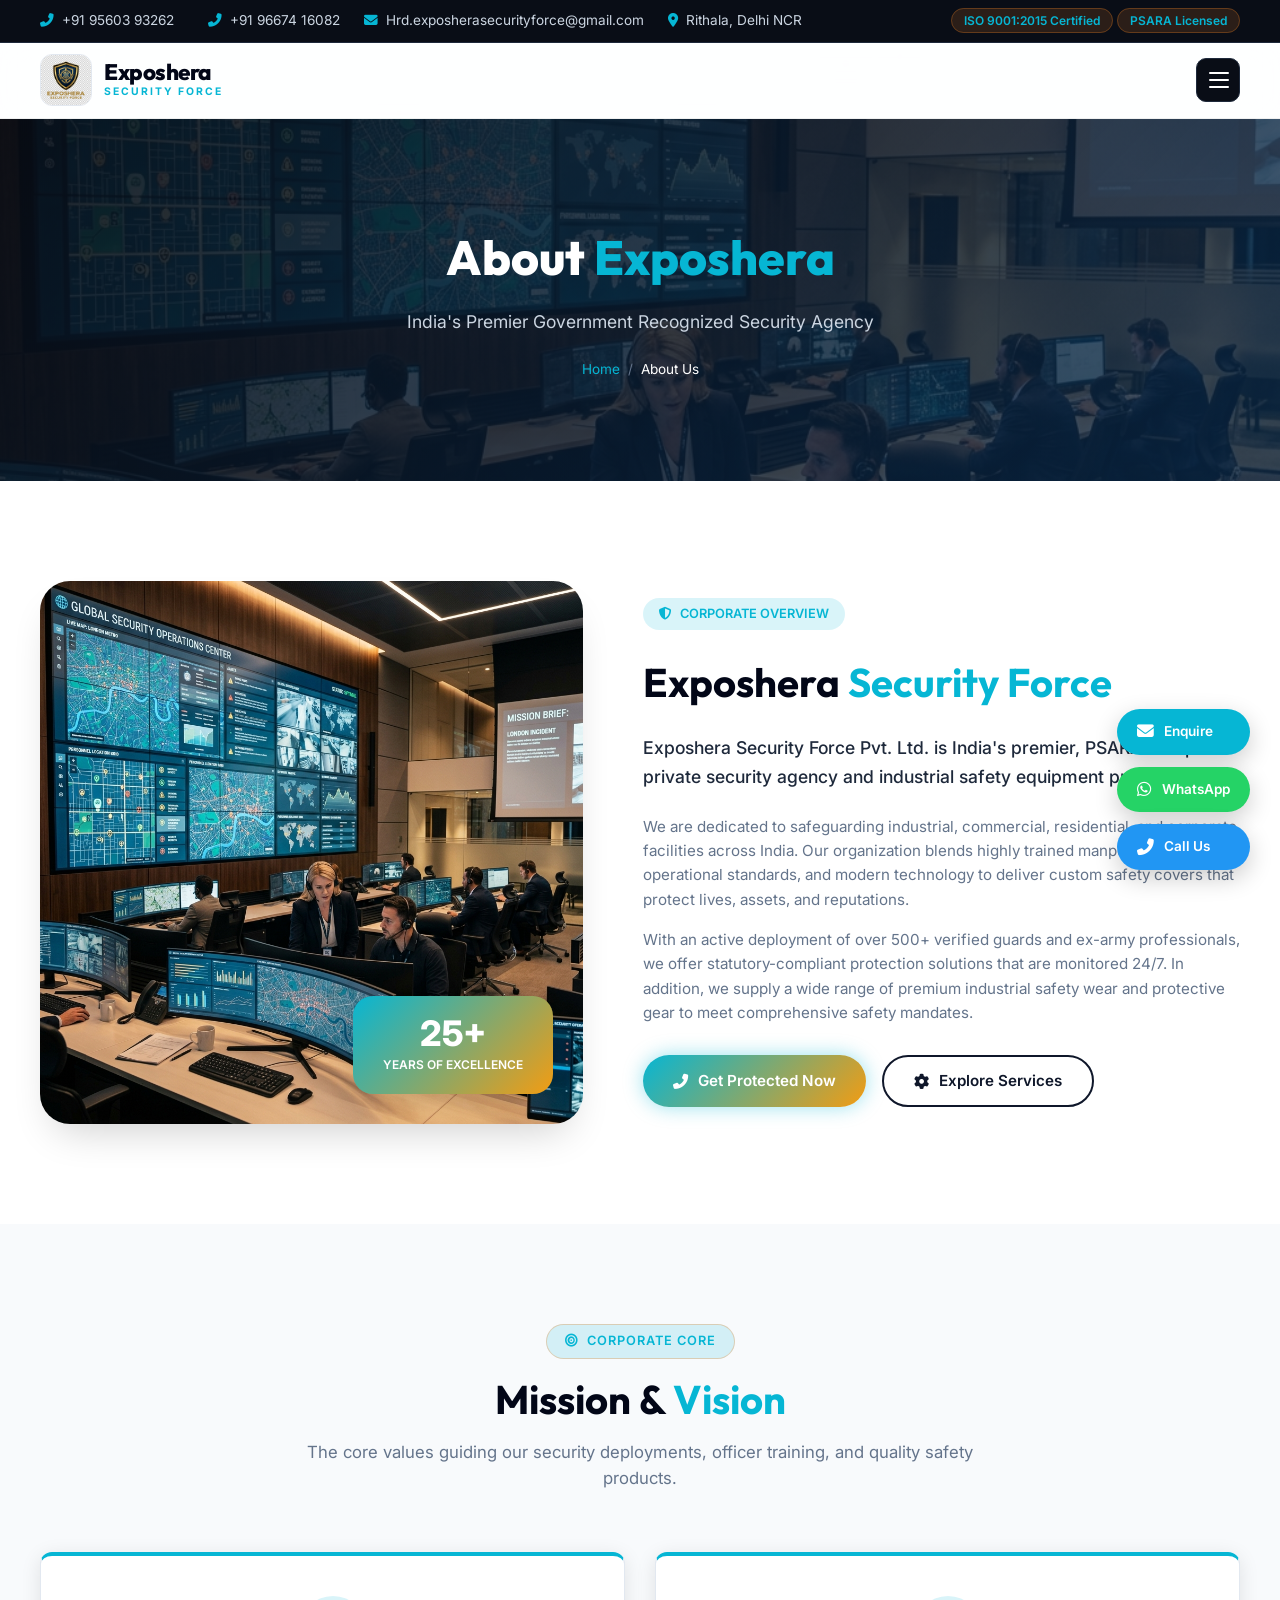
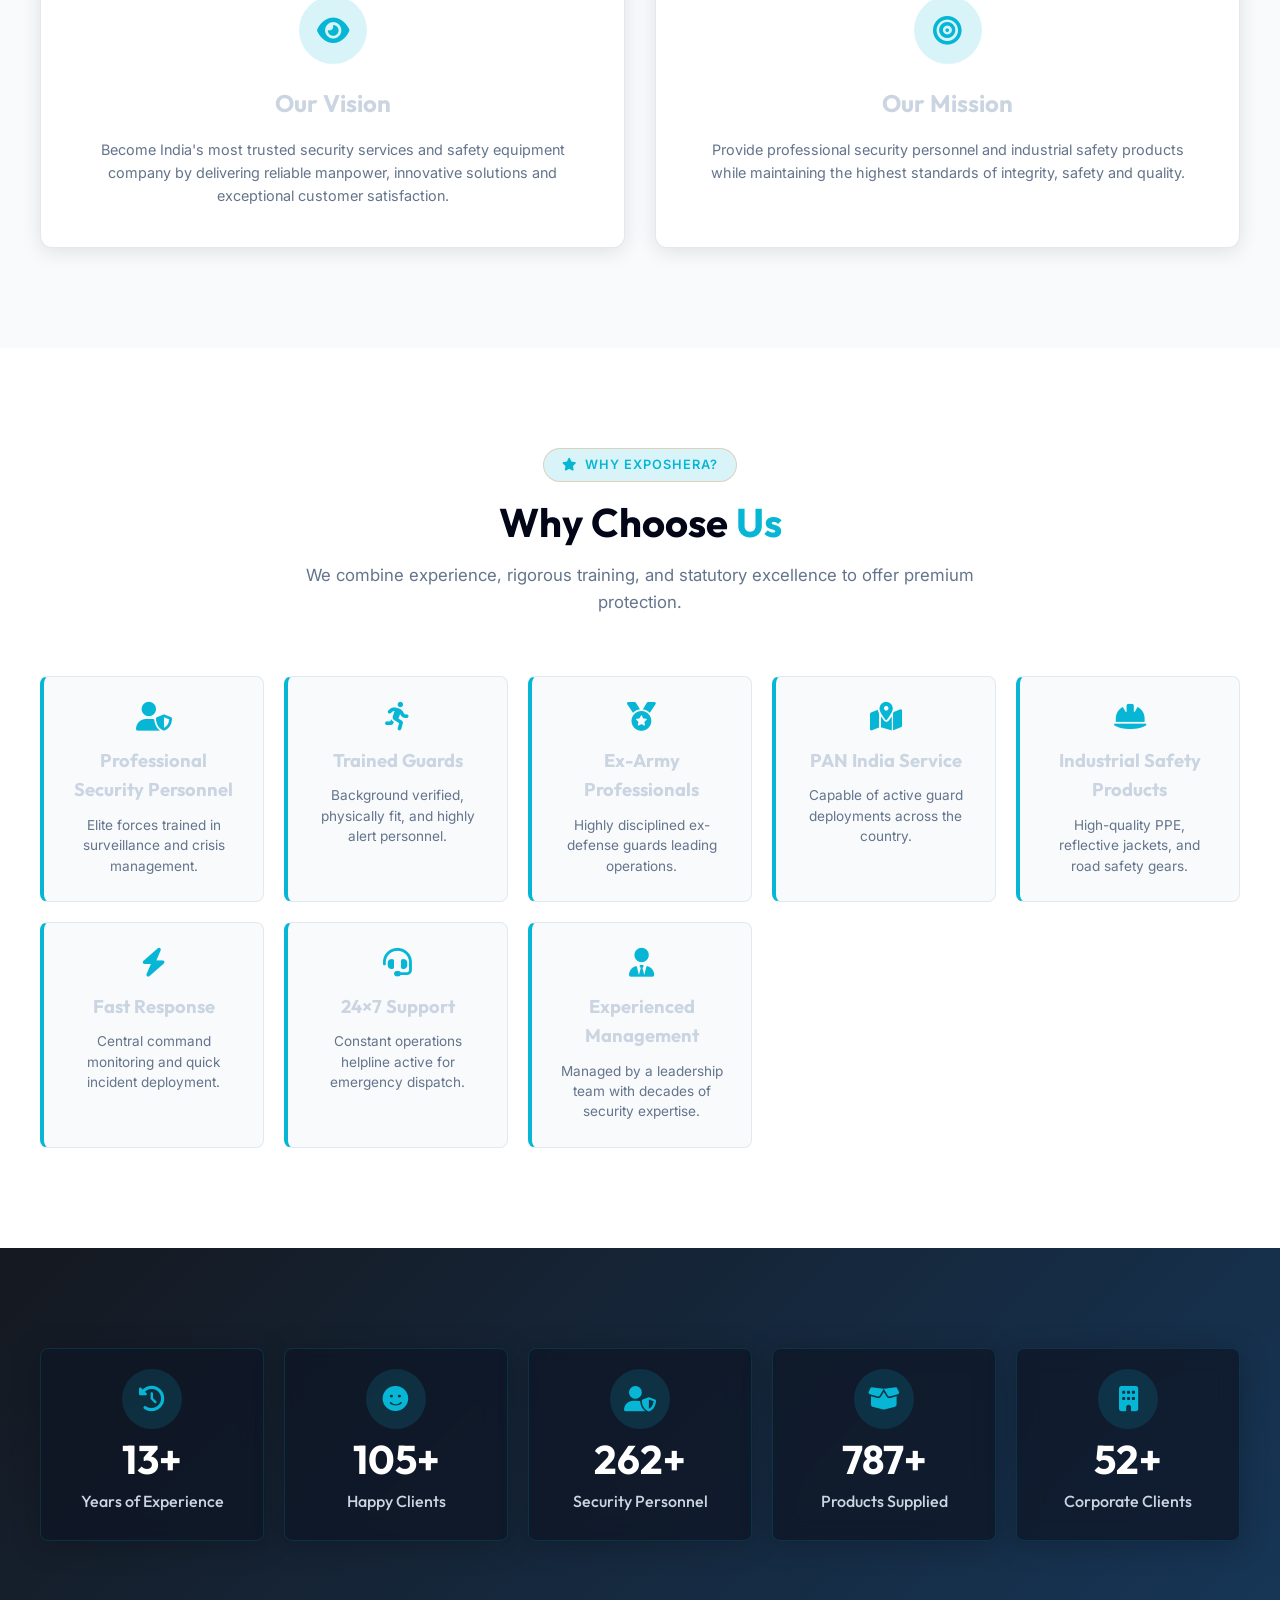
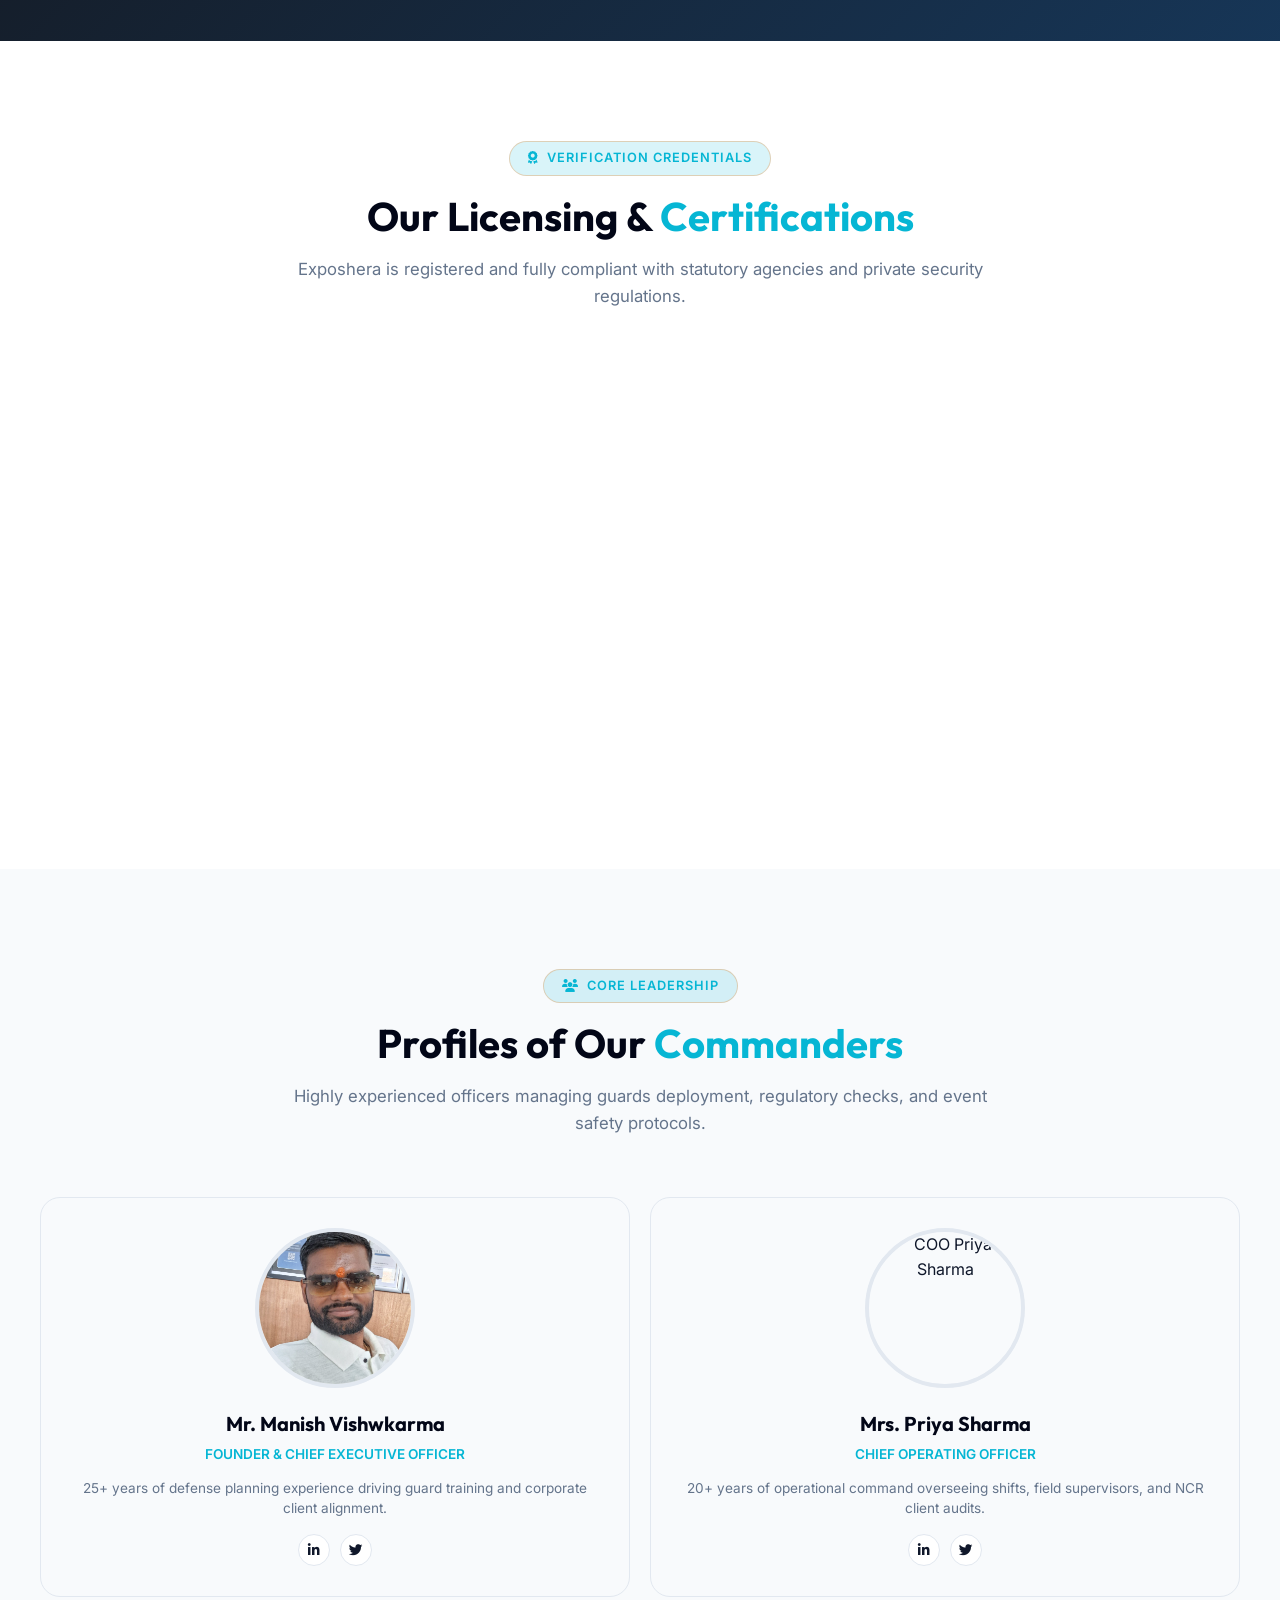
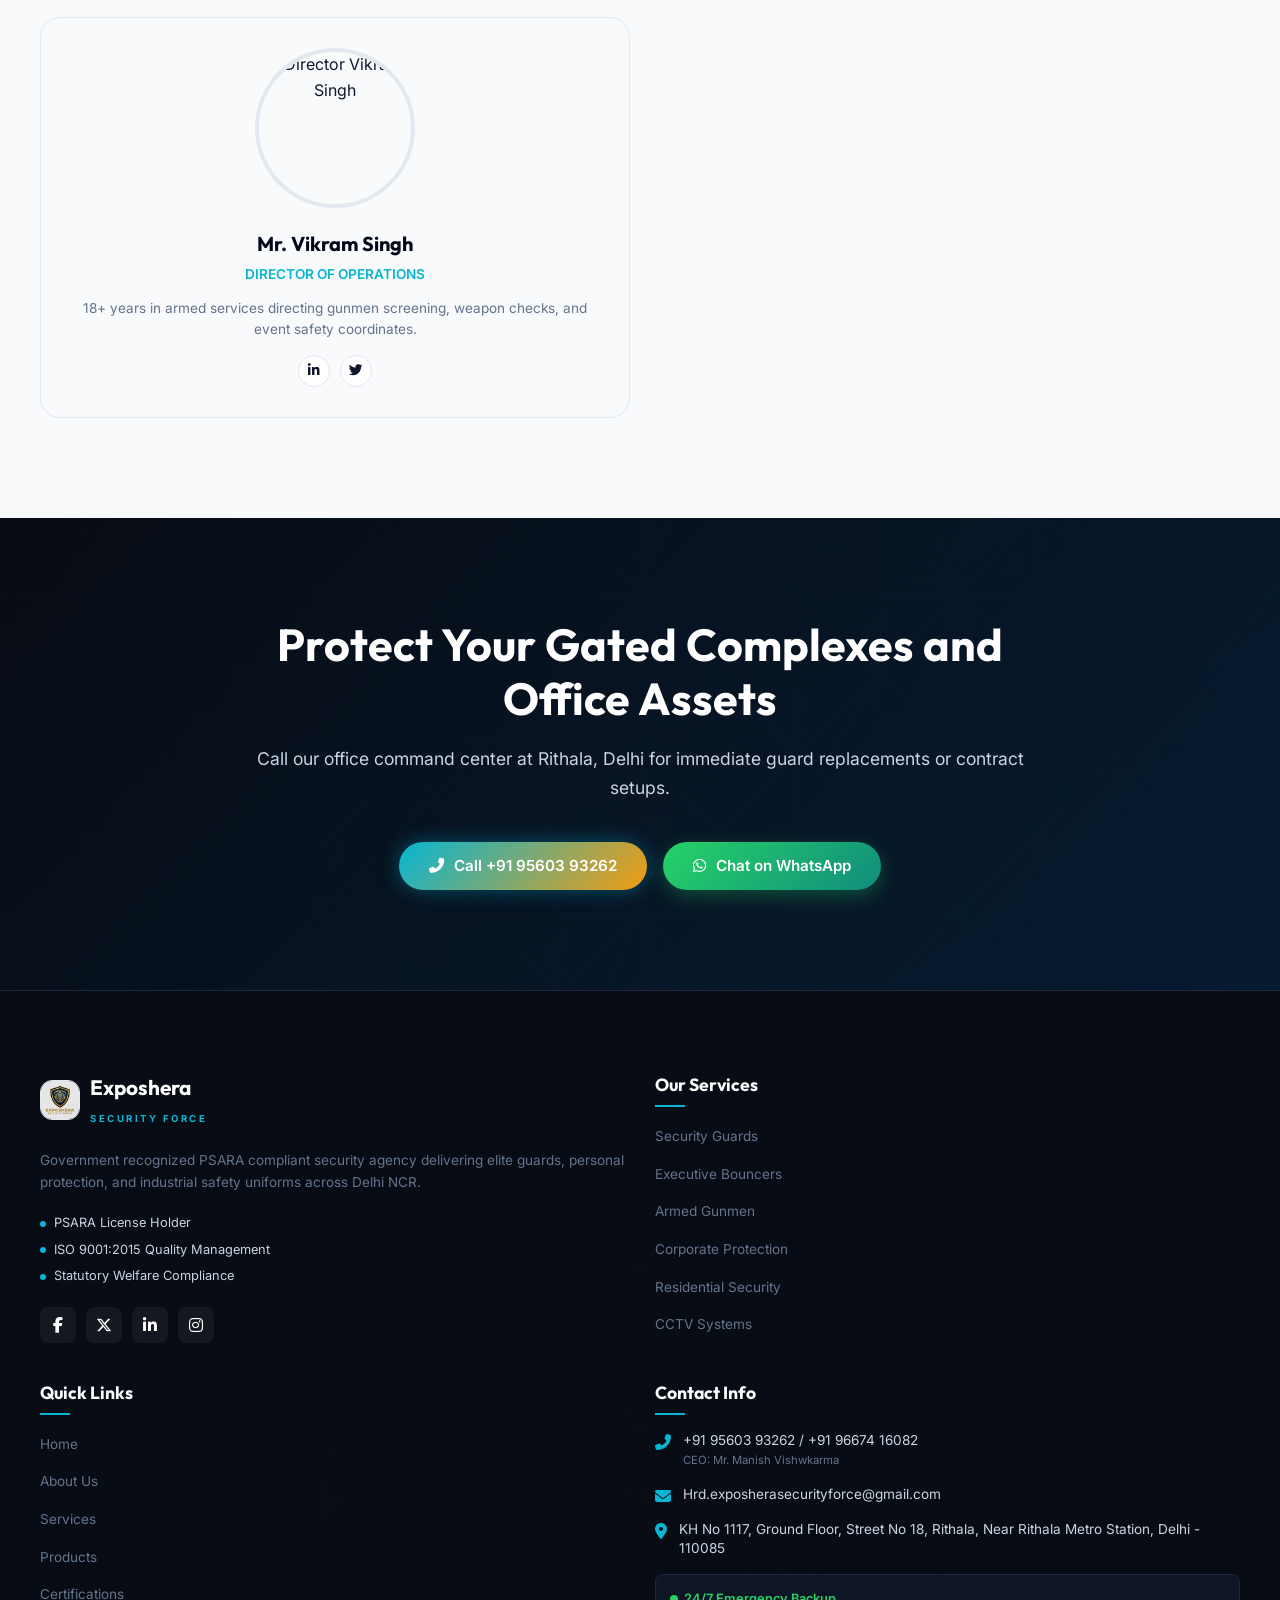
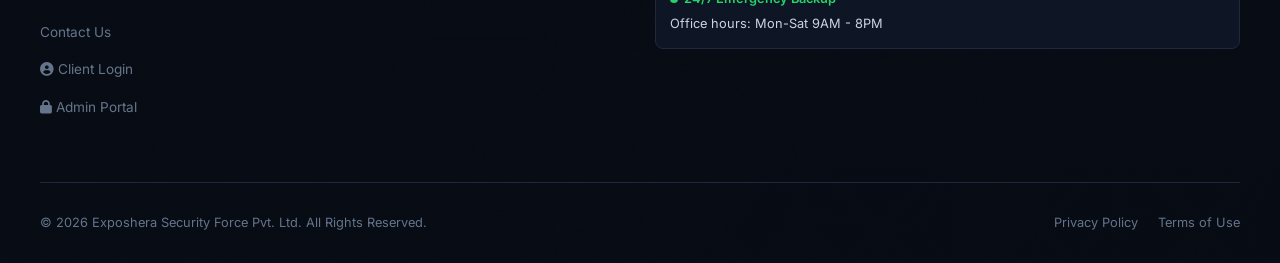
==== commit 620590a0: "Fix navbar: remove duplicate class attr, shorten Security Personnel label, clean all pages" ====
--- a/about.html
+++ b/about.html
@@ -80,12 +80,12 @@
                     <i class="fas fa-shield-alt"></i><span>Services</span>
                     <div class="layer-scan"></div><div class="layer-pulse"></div><div class="layer-laser"></div>
                     <div class="bio-corner tl"></div><div class="bio-corner tr"></div><div class="bio-corner bl"></div><div class="bio-corner br"></div>
-                </a>                <a href="security-personnel.html" class="bio-btn">
-                    <i class="fas fa-user-shield"></i><span>Security Personnel</span>
-                    <div class="layer-scan"></div><div class="layer-pulse"></div><div class="layer-laser"></div>
-                    <div class="bio-corner tl"></div><div class="bio-corner tr"></div><div class="bio-corner bl"></div><div class="bio-corner br"></div>
-                </a>
-
+                </a>
+                <a href="security-personnel.html" class="bio-btn">
+                    <i class="fas fa-user-shield"></i><span>Personnel</span>
+                    <div class="layer-scan"></div><div class="layer-pulse"></div><div class="layer-laser"></div>
+                    <div class="bio-corner tl"></div><div class="bio-corner tr"></div><div class="bio-corner bl"></div><div class="bio-corner br"></div>
+                </a>
                 <a href="products.html" class="bio-btn">
                     <i class="fas fa-shield-alt"></i><span>Products</span>
                     <div class="layer-scan"></div><div class="layer-pulse"></div><div class="layer-laser"></div>
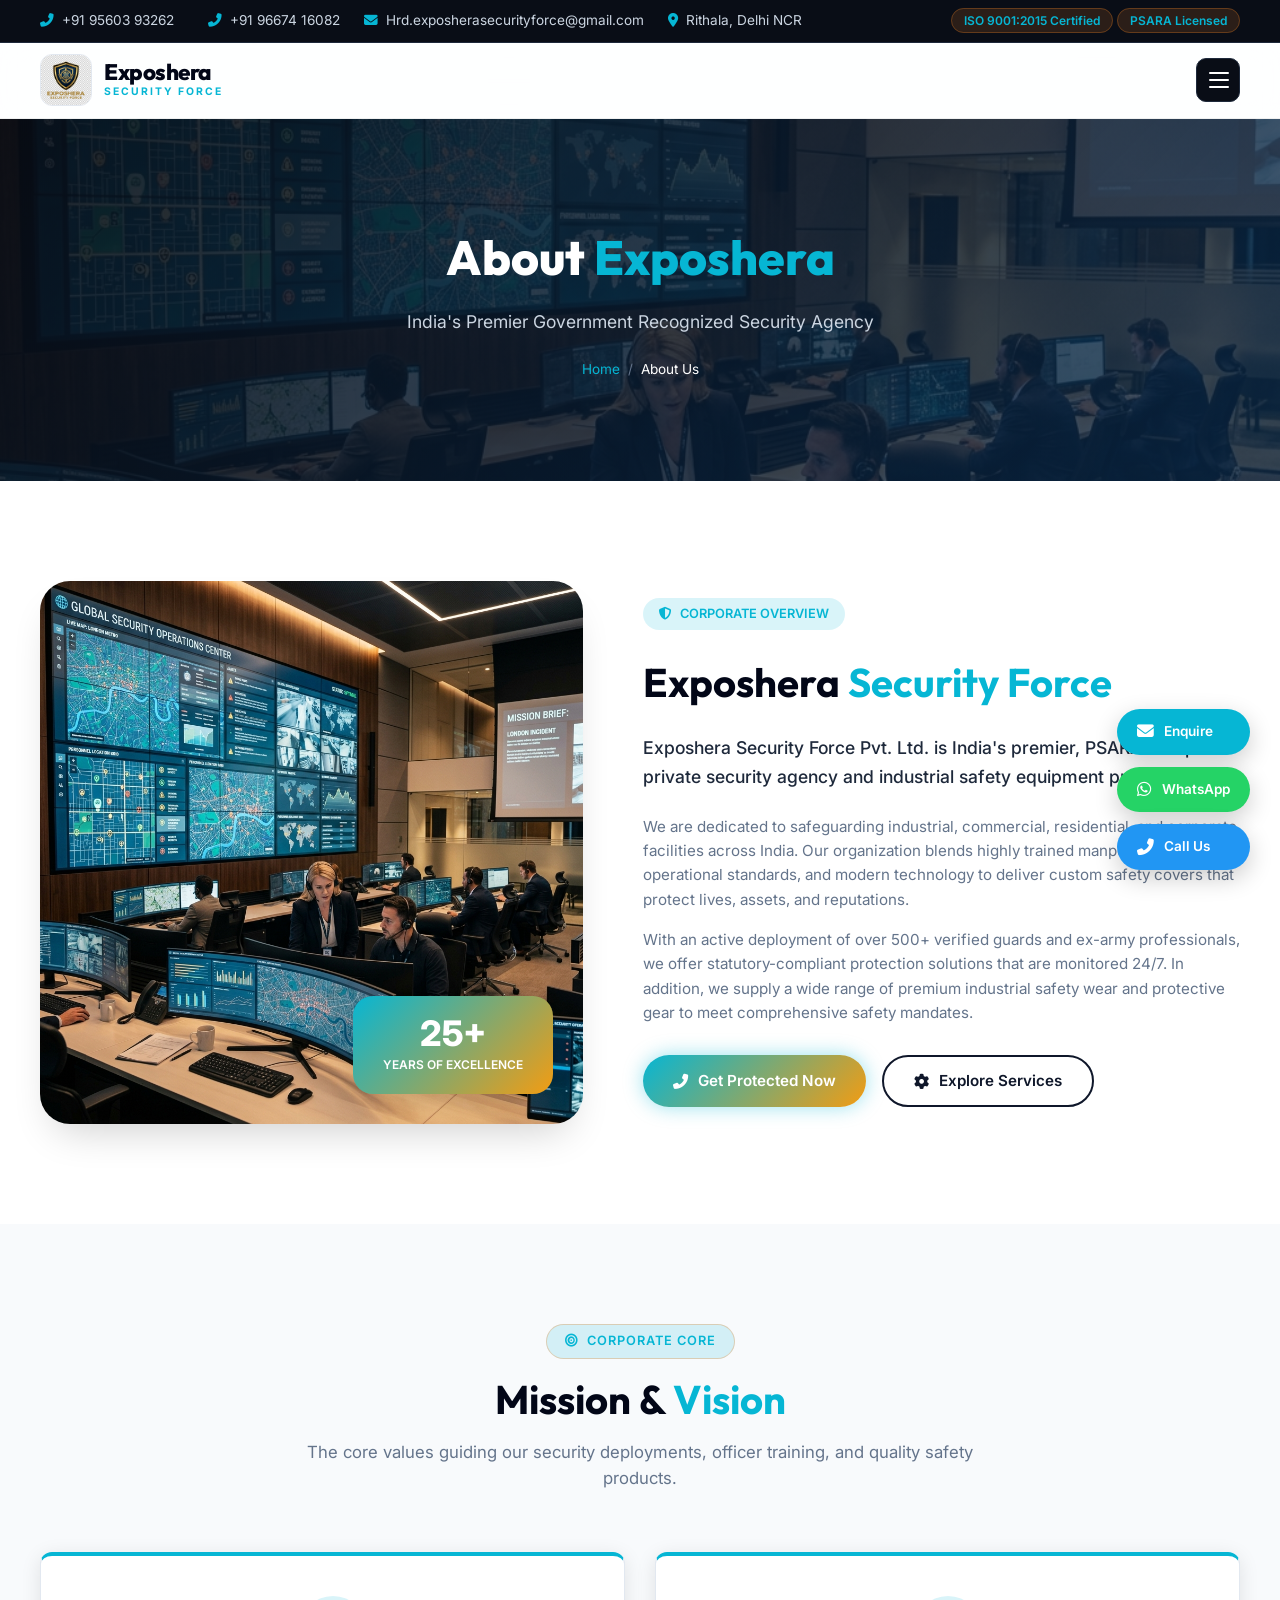
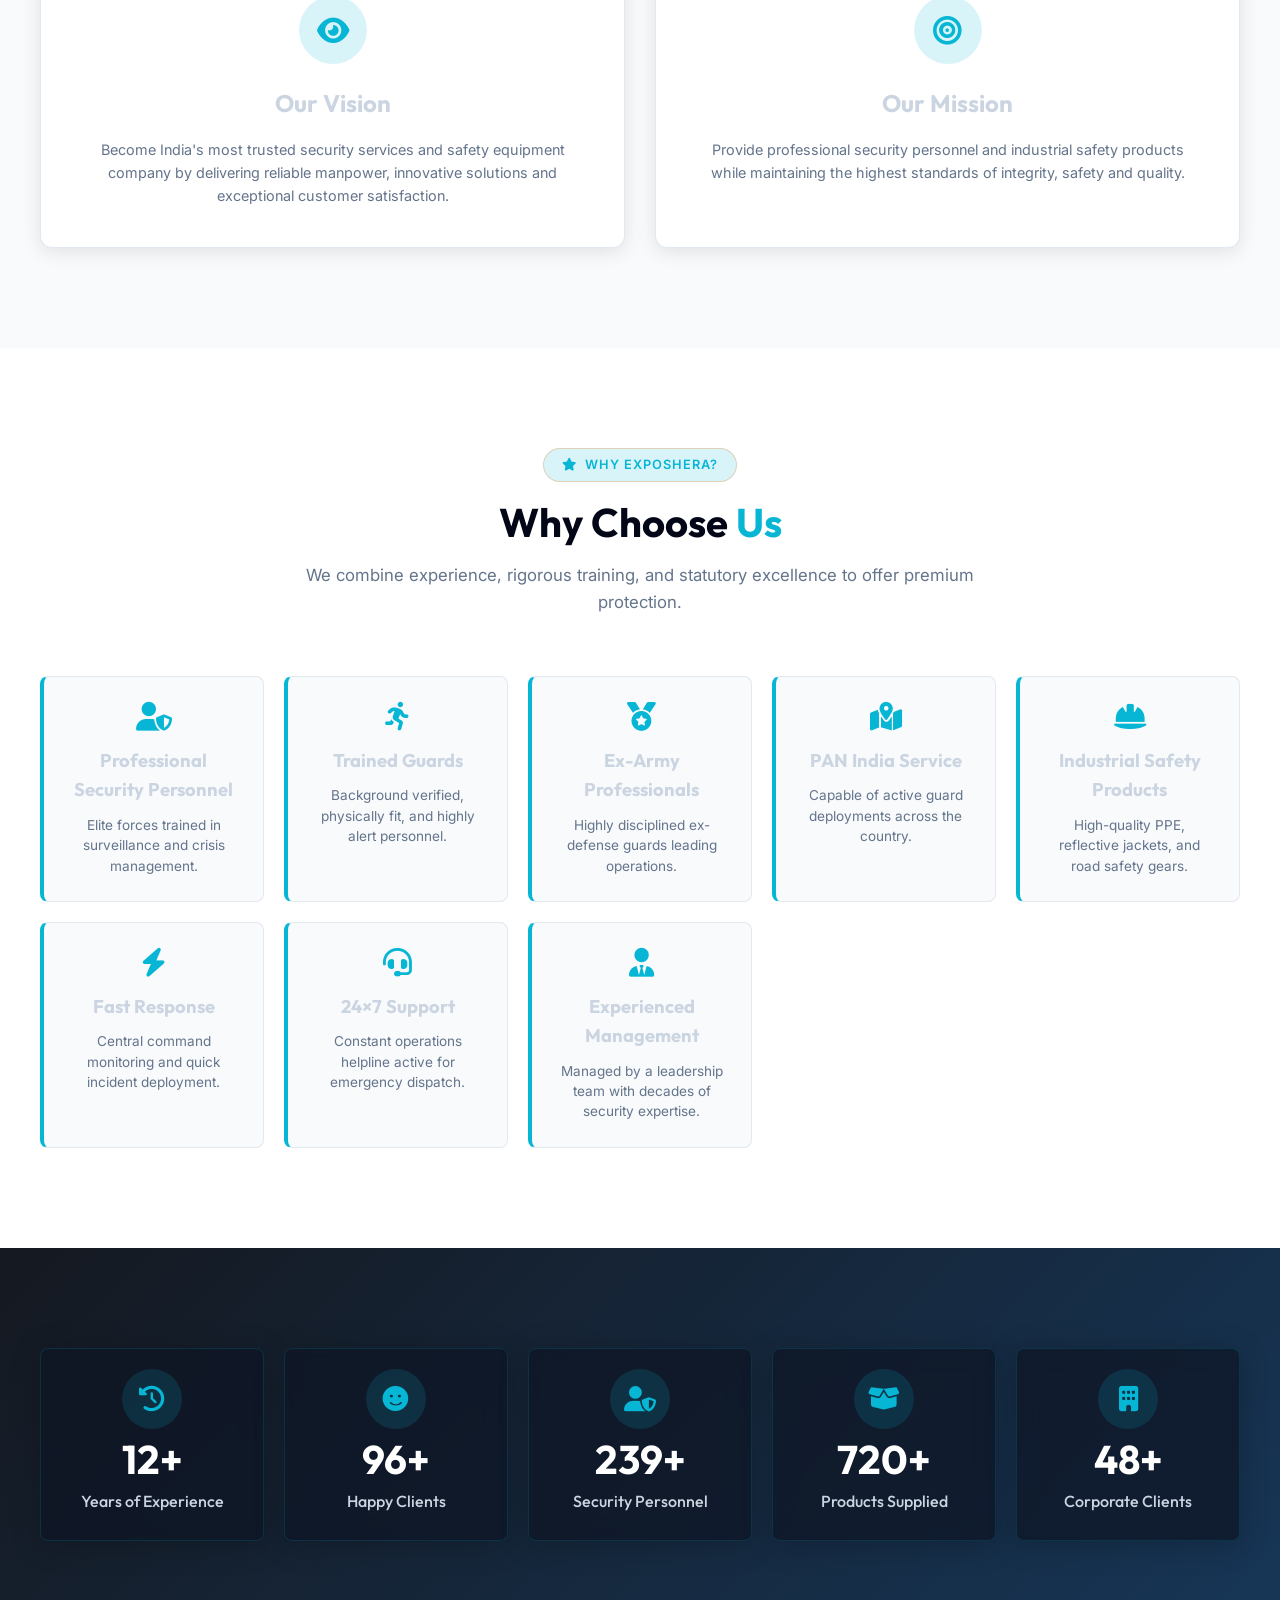
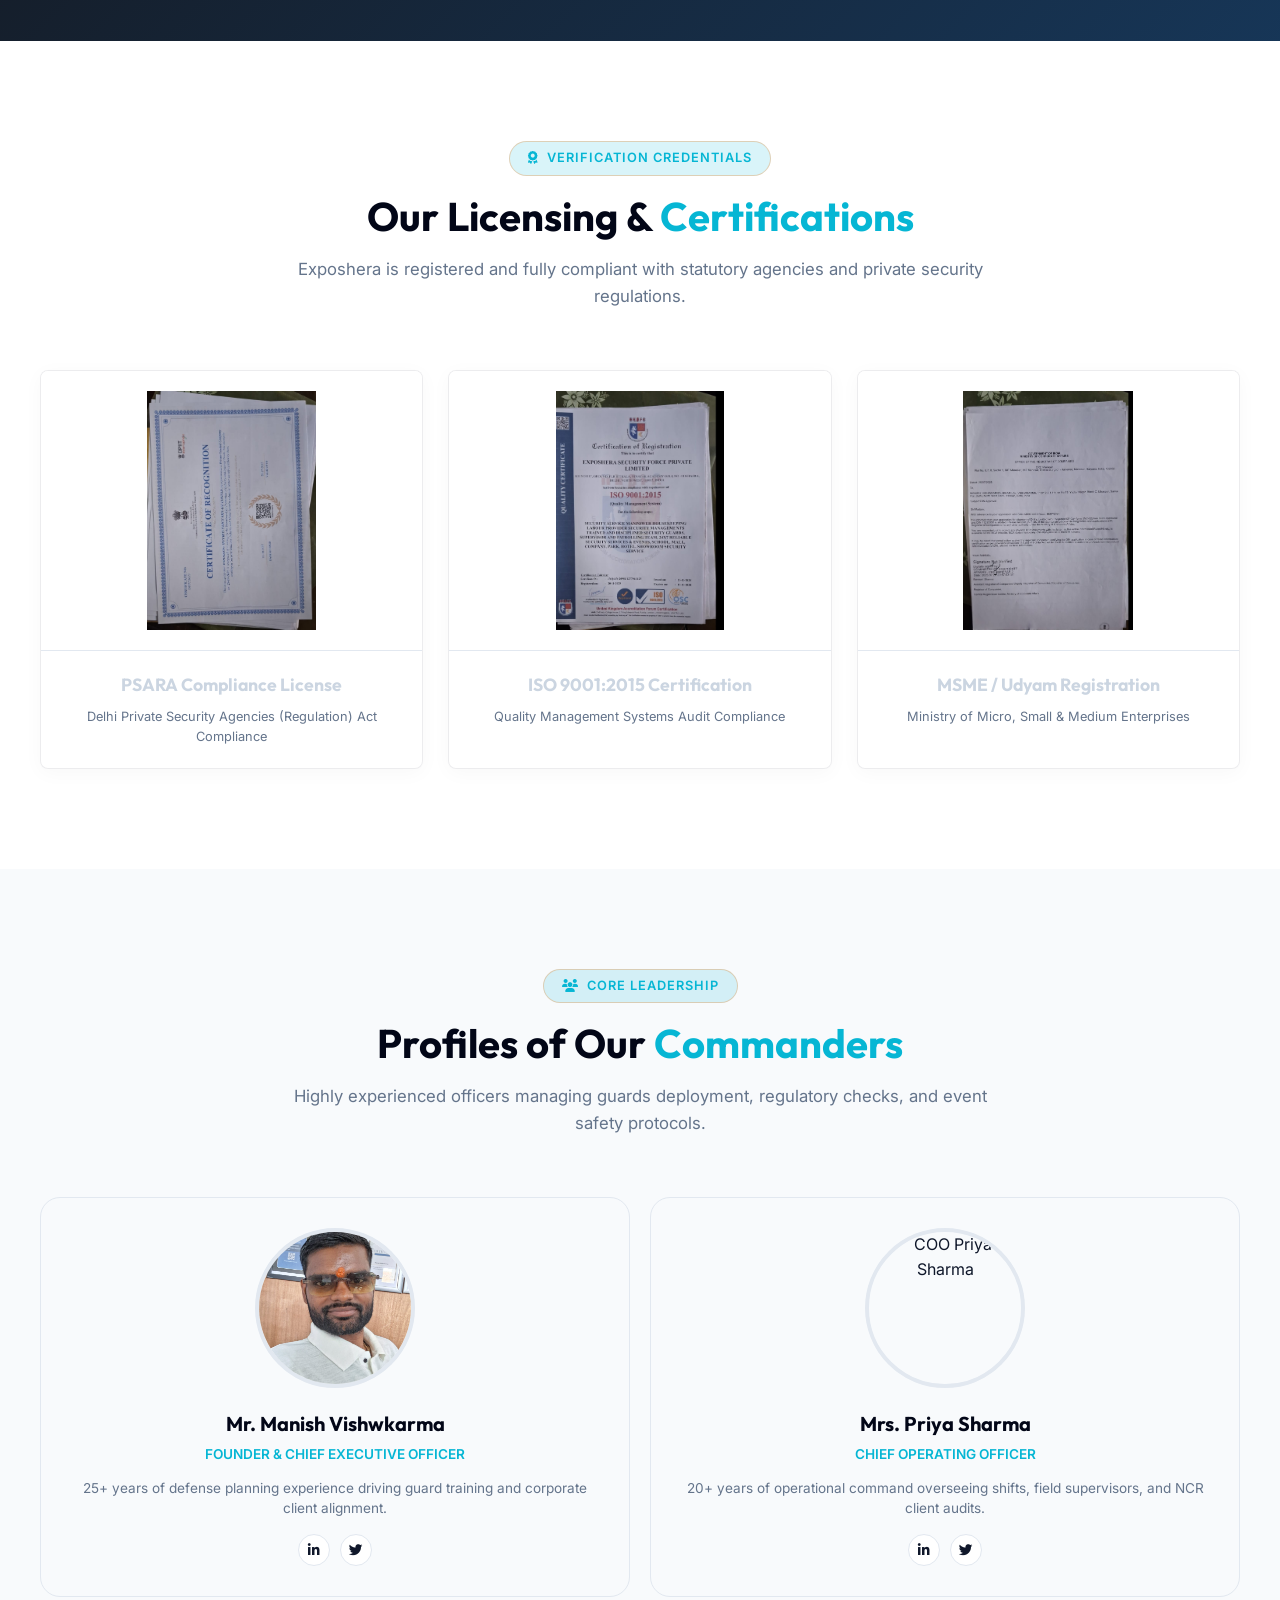
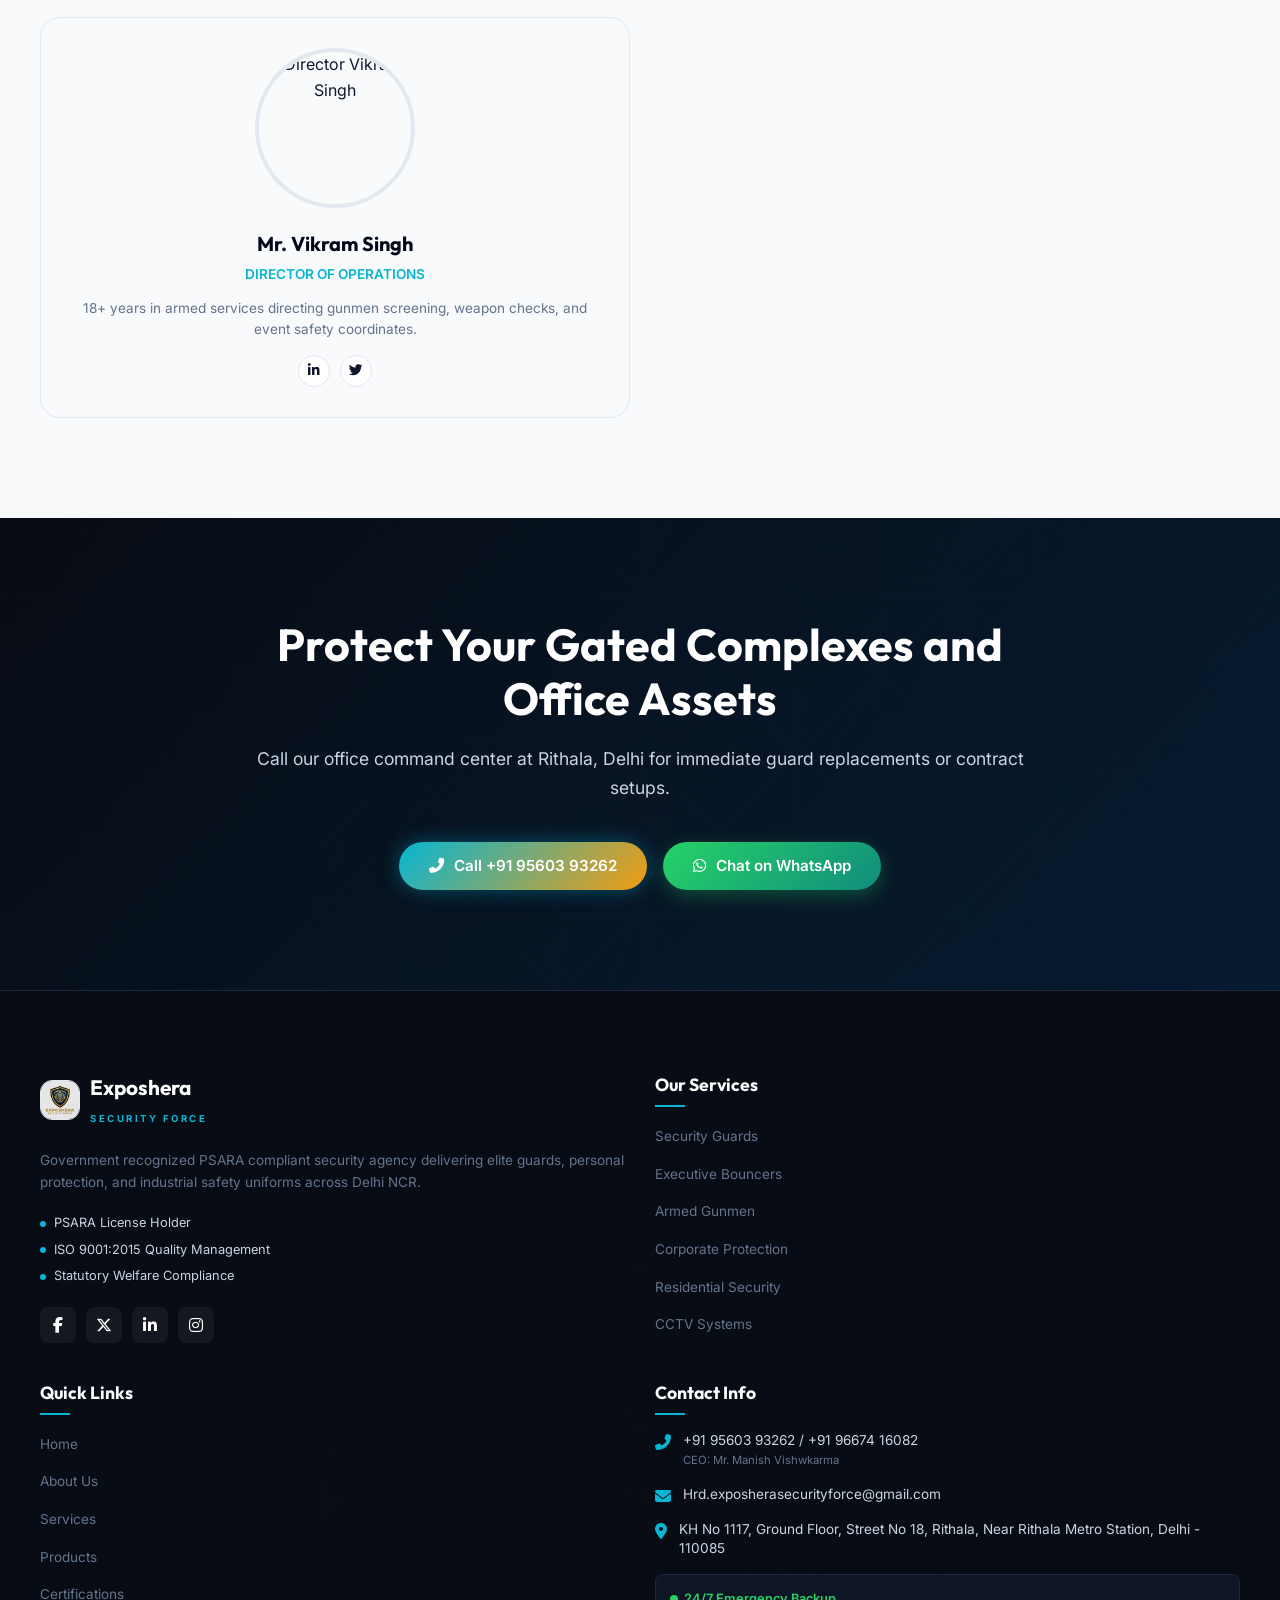
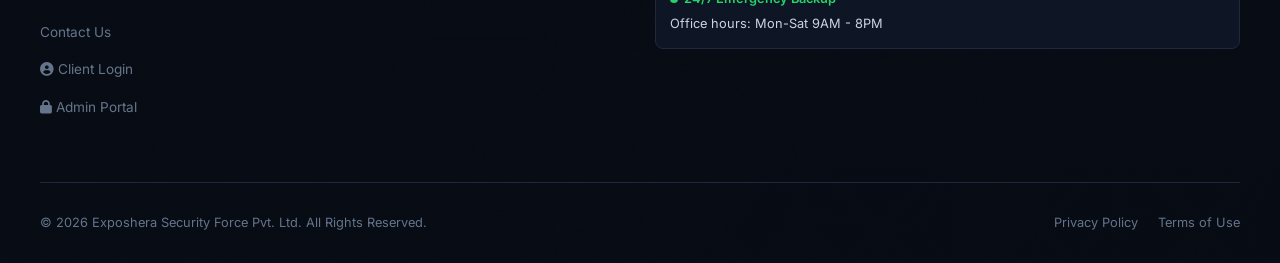
==== commit 48a2244b: "Change 'About Us' to 'About' in navbar across all pages" ====
--- a/about.html
+++ b/about.html
@@ -72,7 +72,7 @@
                     <div class="bio-corner tl"></div><div class="bio-corner tr"></div><div class="bio-corner bl"></div><div class="bio-corner br"></div>
                 </a>
                 <a href="about.html" class="bio-btn active">
-                    <i class="fas fa-building"></i><span>About Us</span>
+                    <i class="fas fa-building"></i><span>About</span>
                     <div class="layer-scan"></div><div class="layer-pulse"></div><div class="layer-laser"></div>
                     <div class="bio-corner tl"></div><div class="bio-corner tr"></div><div class="bio-corner bl"></div><div class="bio-corner br"></div>
                 </a>
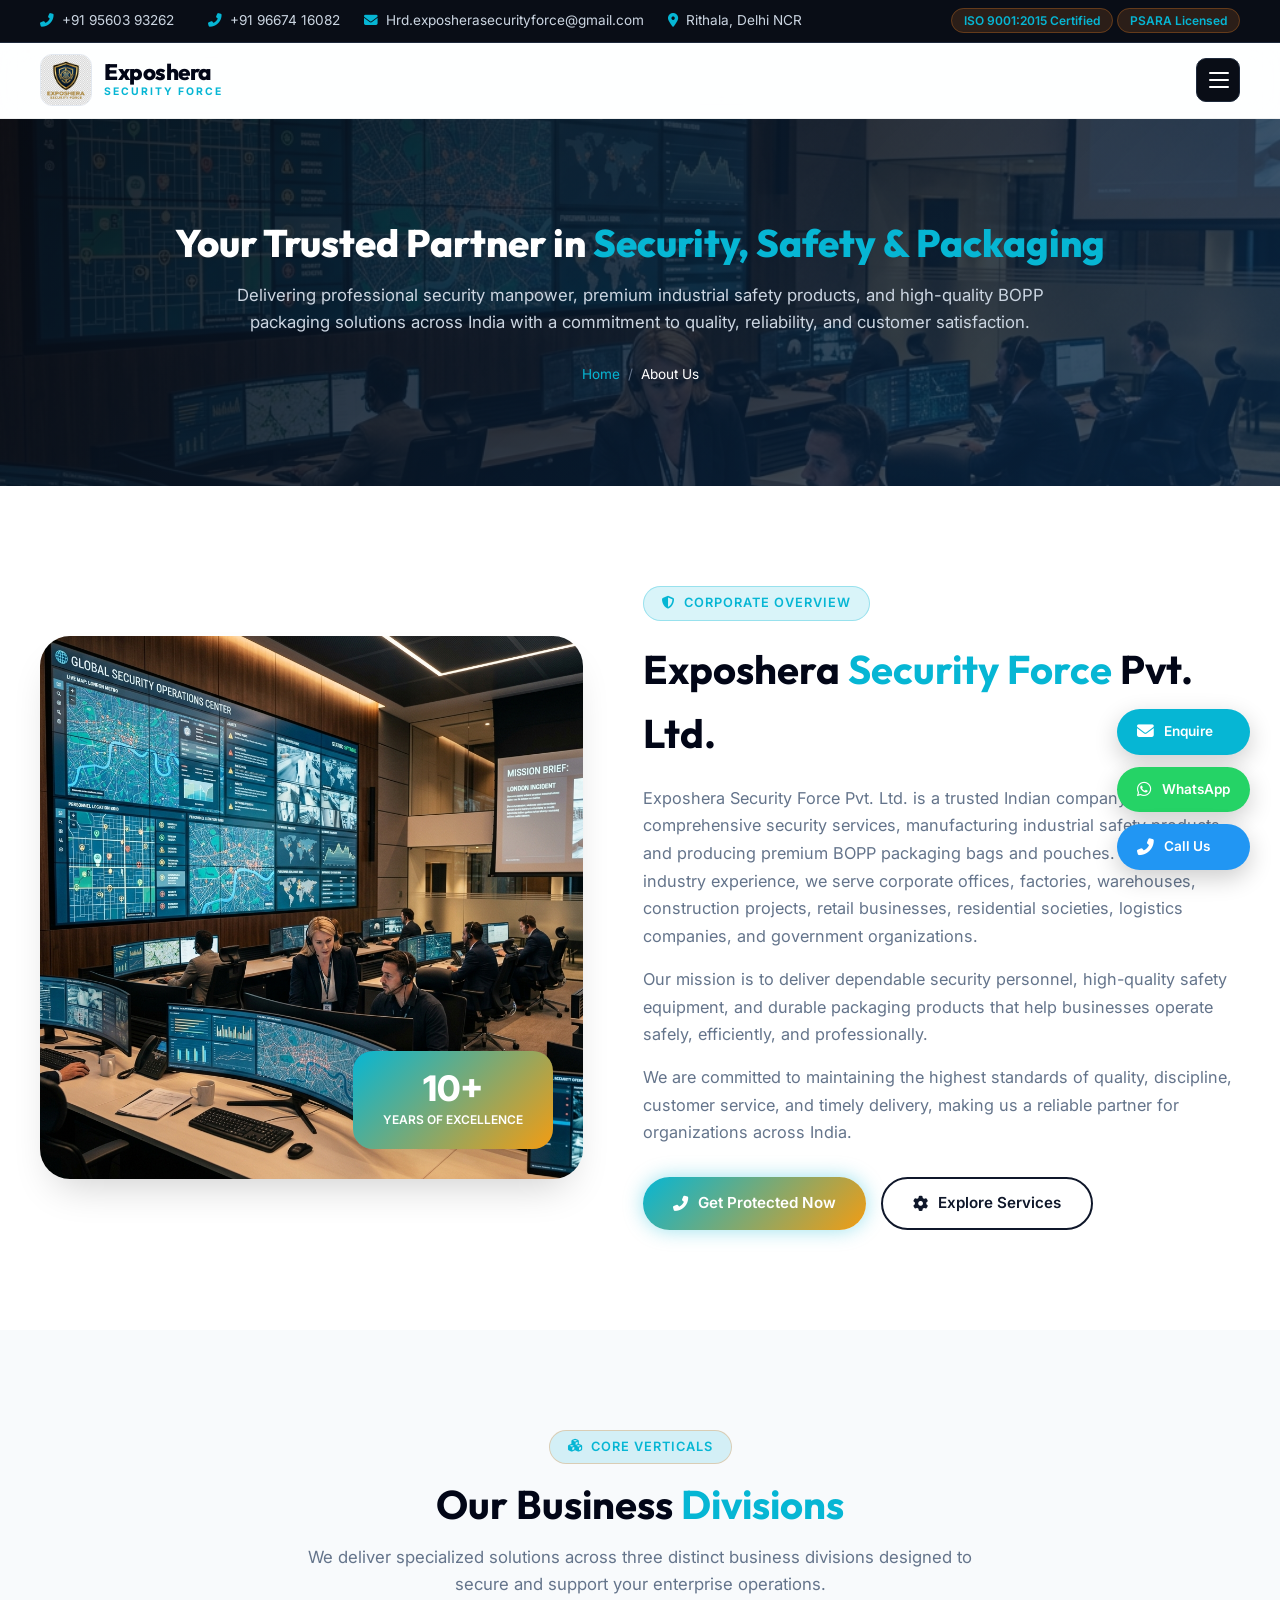
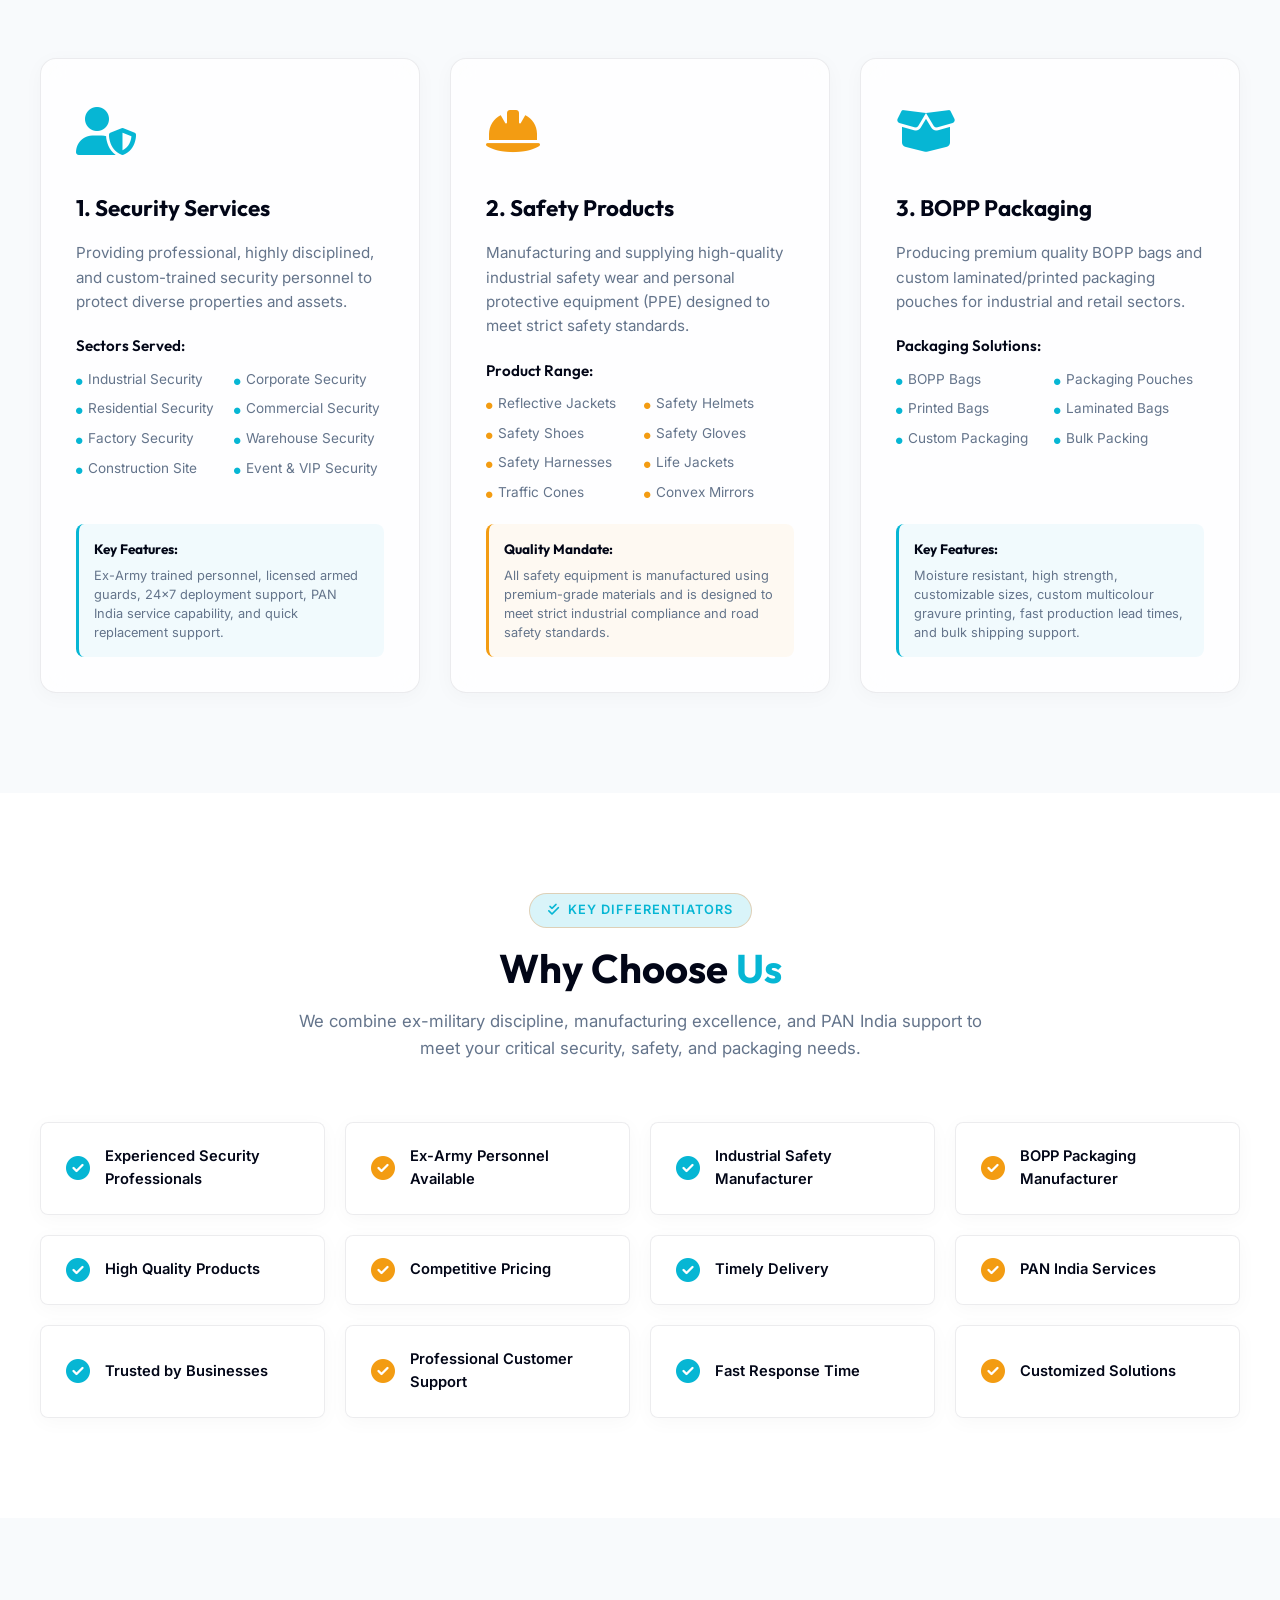
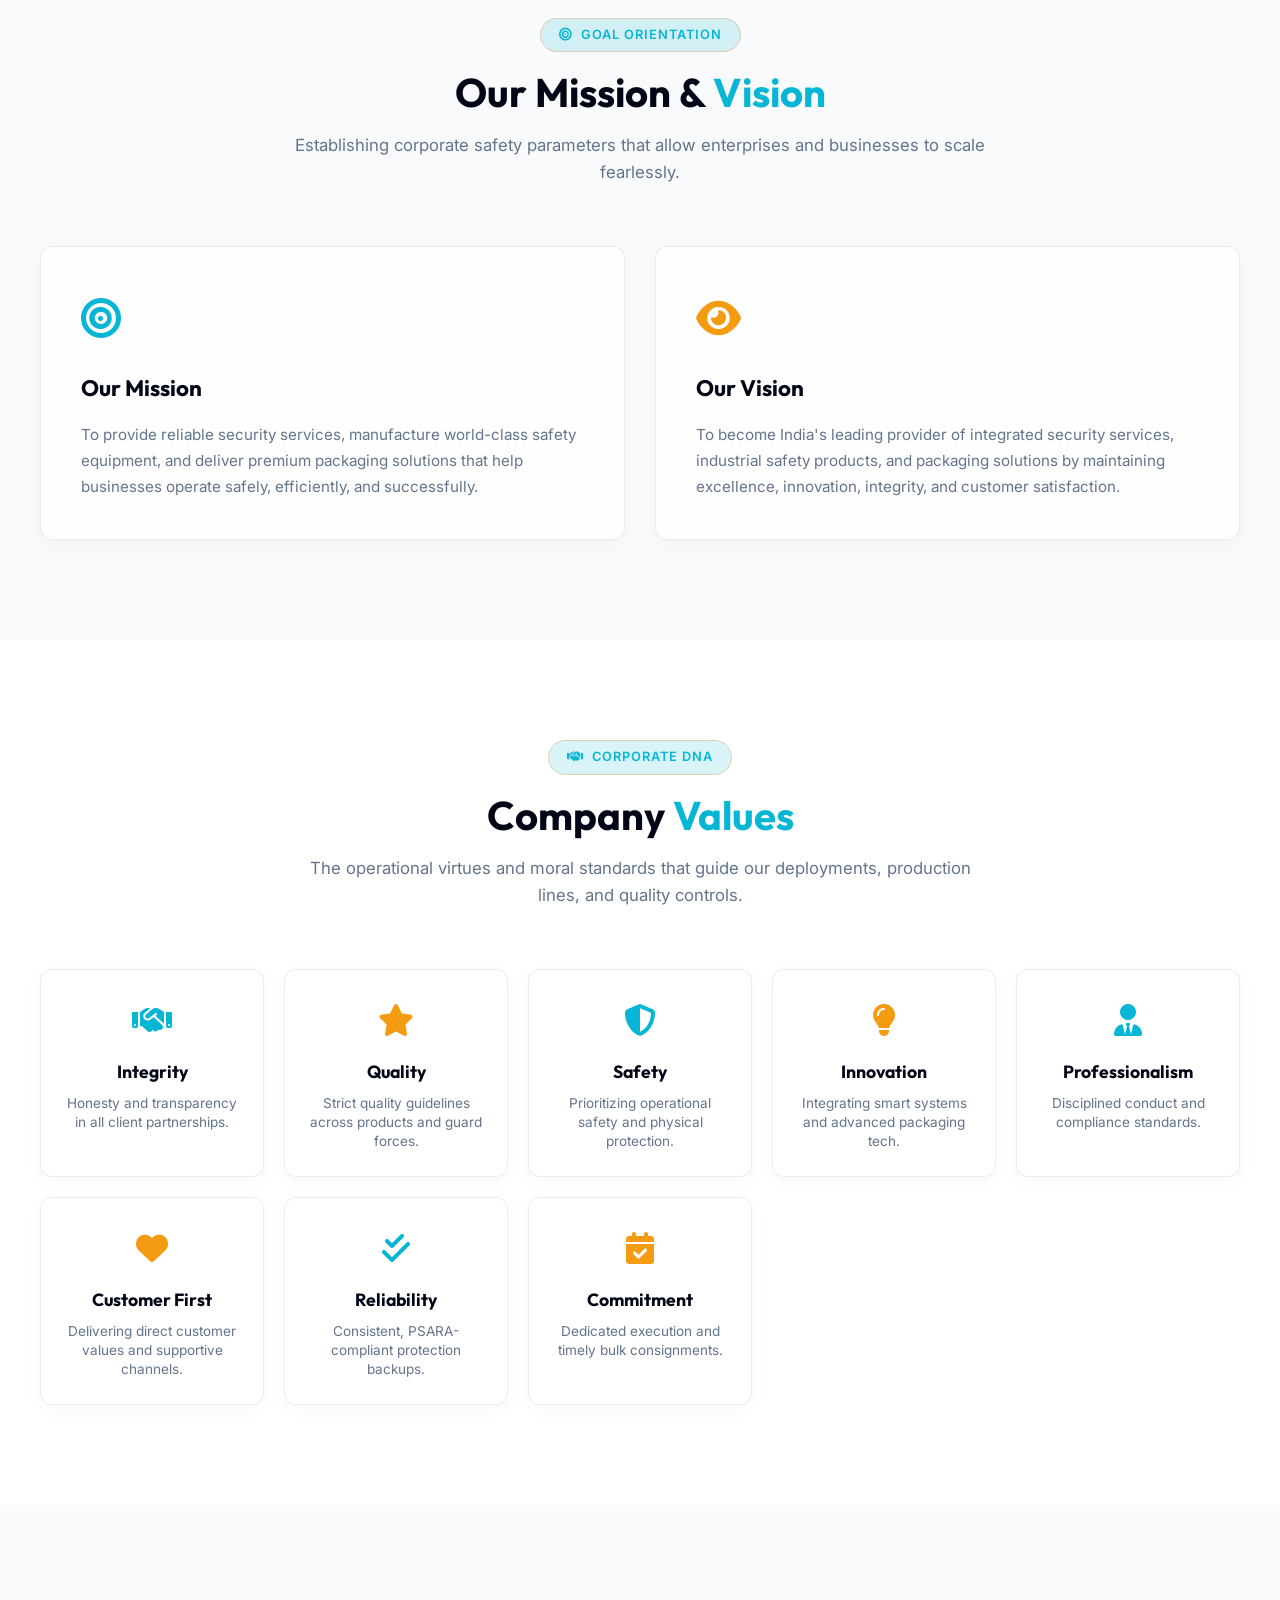
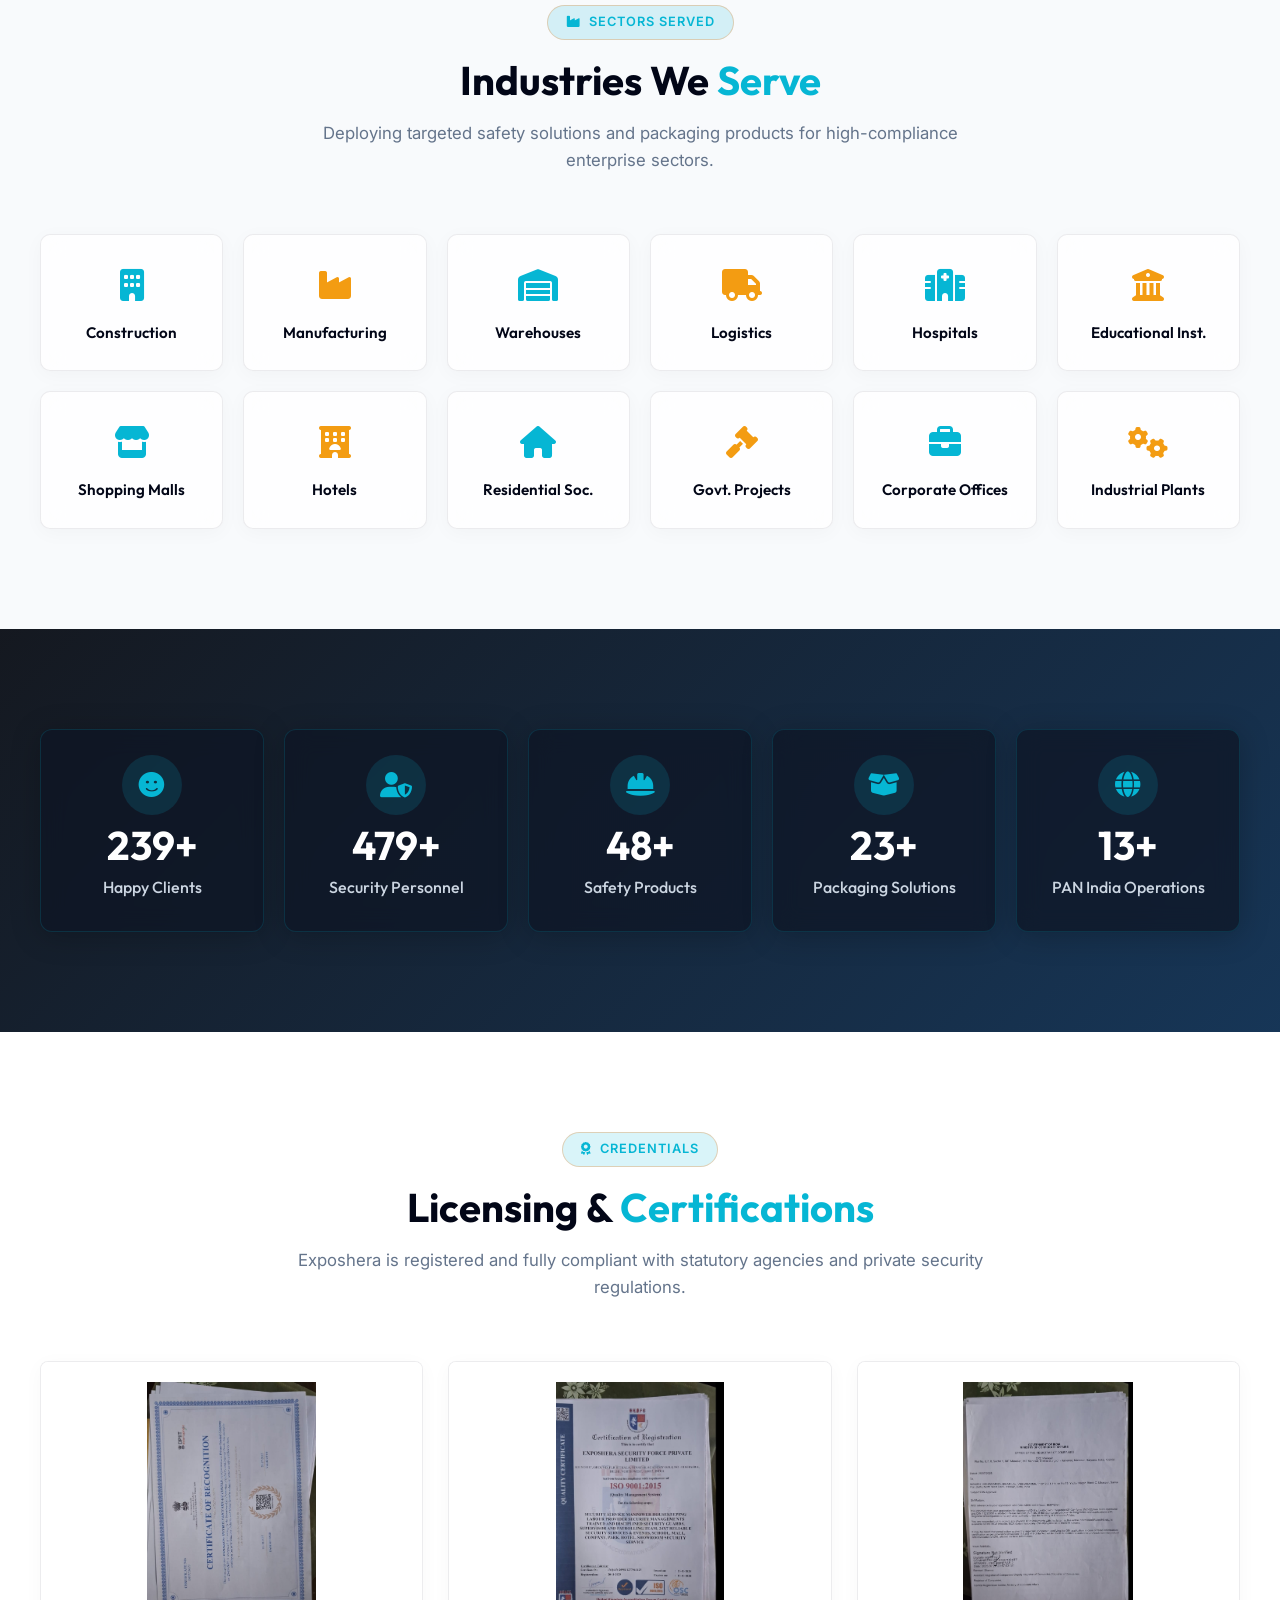
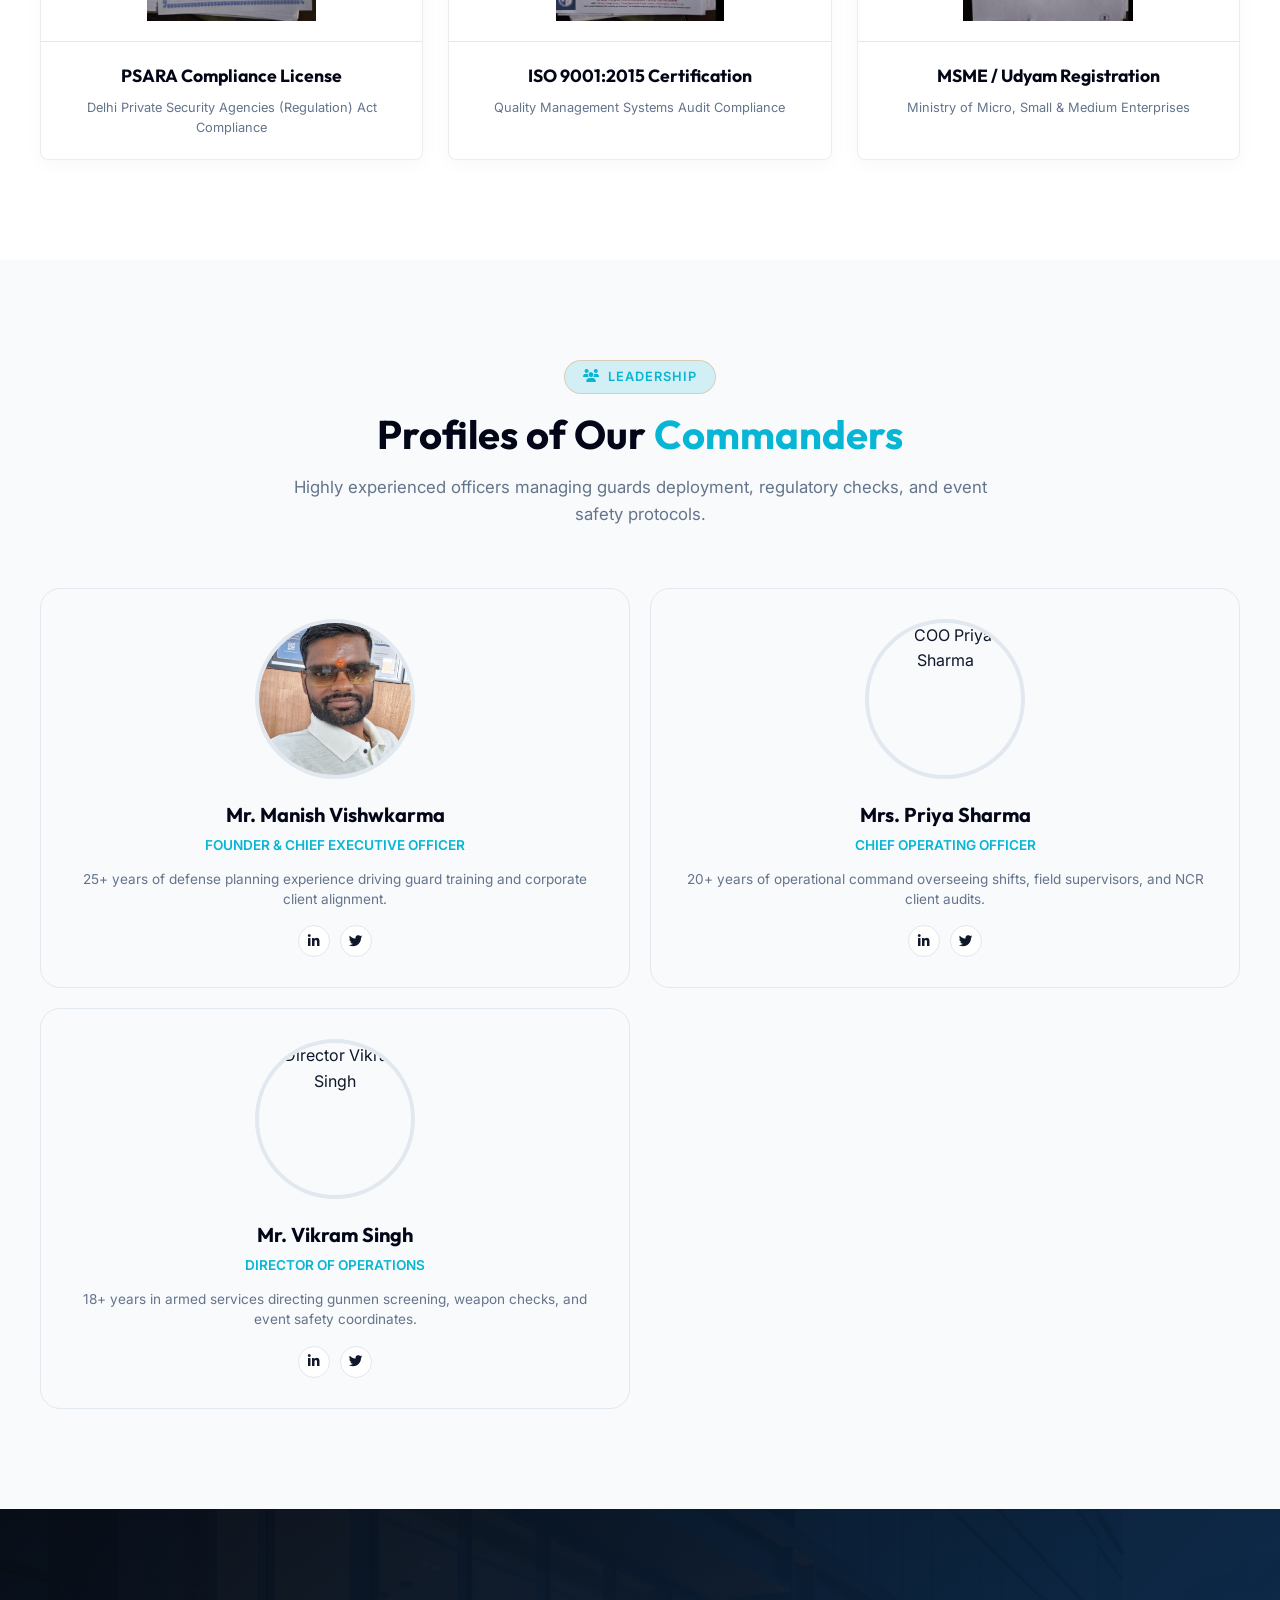
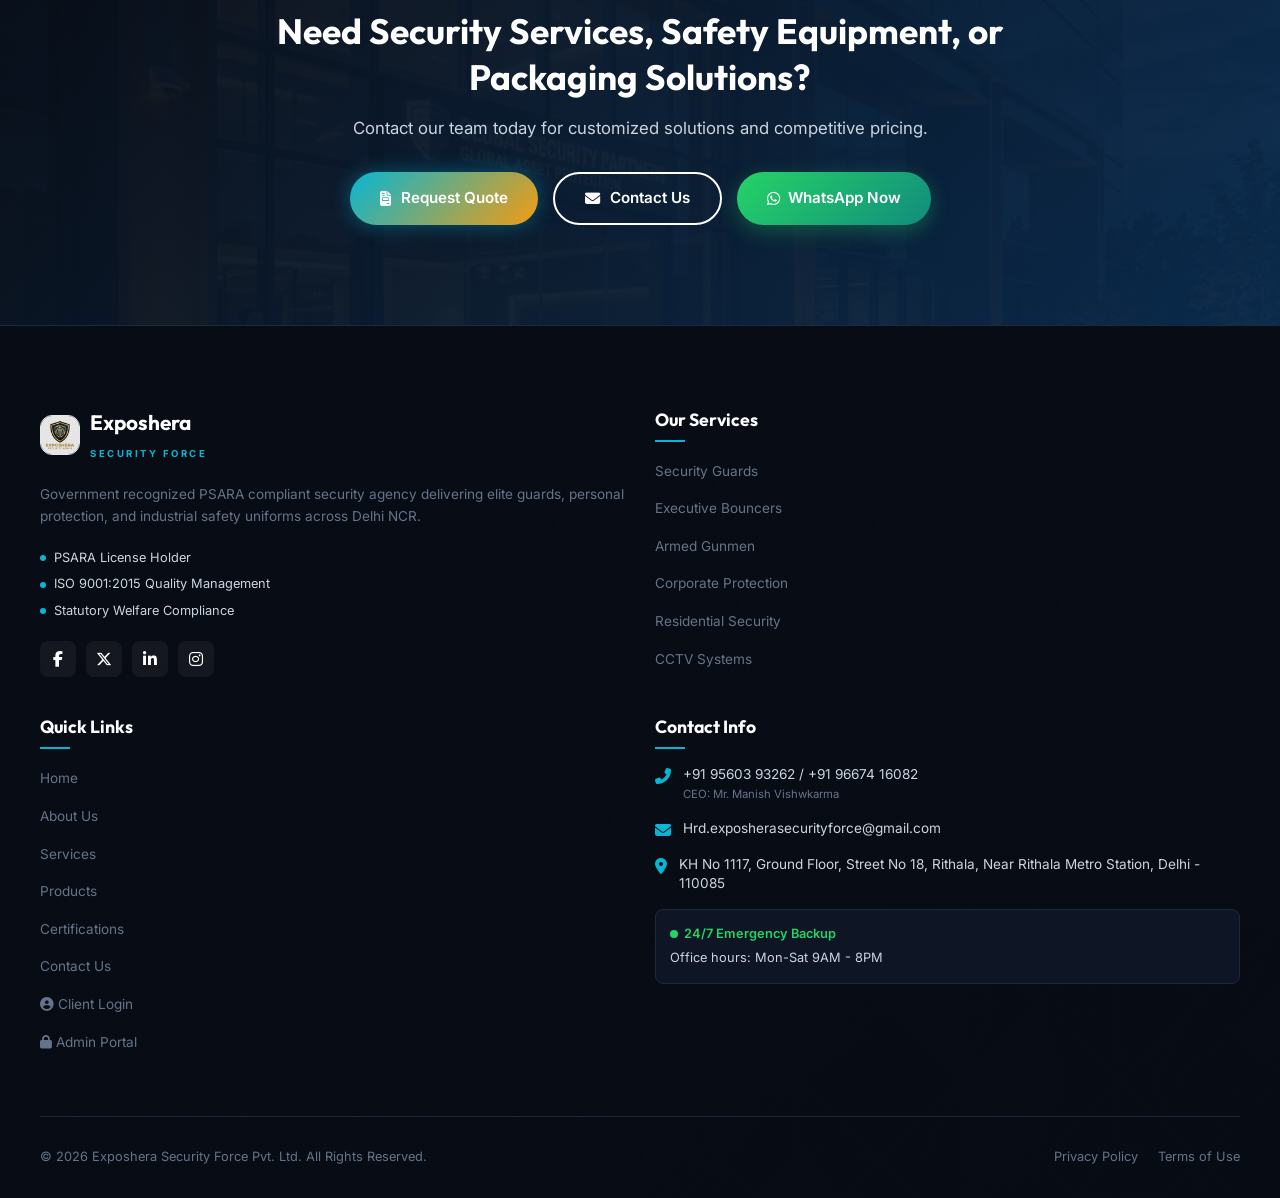
==== commit e99b068d: "Integrate banking QR code on contact page and redesign About page" ====
--- a/about.html
+++ b/about.html
@@ -166,8 +166,8 @@
     <section class="page-banner">
         <div class="page-banner-bg" style="background-image: linear-gradient(135deg, rgba(8, 12, 20, 0.9) 0%, rgba(10, 43, 78, 0.75) 100%), url('images/about_company.png');"></div>
         <div class="page-banner-content container">
-            <h1>About <span class="highlight">Exposhera</span></h1>
-            <p>India's Premier Government Recognized Security Agency</p>
+            <h1 style="font-size: 2.4rem; line-height: 1.25; margin-bottom: 15px; font-family: 'Outfit', sans-serif;">Your Trusted Partner in <span class="highlight">Security, Safety & Packaging</span></h1>
+            <p style="max-width: 850px; margin: 0 auto 25px; font-size: 1.05rem; line-height: 1.6; color: var(--text-light);">Delivering professional security manpower, premium industrial safety products, and high-quality BOPP packaging solutions across India with a commitment to quality, reliability, and customer satisfaction.</p>
             <div class="breadcrumb">
                 <a href="index.html">Home</a>
                 <span>/</span>
@@ -182,22 +182,22 @@
             <div class="about-us-grid">
                 <div class="about-us-image reveal-slide">
                     <div class="about-img-wrapper">
-                        <img src="images/about_company.png" alt="Security Team Office">
-                        <div class="about-experience-badge">
-                            <span>25+</span>
+                        <img src="images/about_company.png" alt="Exposhera Security Force Headquarters">
+                        <div class="about-experience-badge" style="background: linear-gradient(135deg, var(--accent), #f39c12); color: #fff;">
+                            <span>10+</span>
                             <p>Years of Excellence</p>
                         </div>
                     </div>
                 </div>
                 <div class="about-us-content reveal-slide">
-                    <span class="about-tag"><i class="fas fa-shield-alt"></i> Corporate Overview</span>
-                    <h2>Exposhera <span class="highlight">Security Force</span></h2>
-                    <p class="about-subtitle">Exposhera Security Force Pvt. Ltd. is India's premier, PSARA-compliant private security agency and industrial safety equipment provider.</p>
-                    <div class="about-description">
-                        <p>We are dedicated to safeguarding industrial, commercial, residential, and corporate facilities across India. Our organization blends highly trained manpower, rigorous operational standards, and modern technology to deliver custom safety covers that protect lives, assets, and reputations.</p>
-                        <p>With an active deployment of over 500+ verified guards and ex-army professionals, we offer statutory-compliant protection solutions that are monitored 24/7. In addition, we supply a wide range of premium industrial safety wear and protective gear to meet comprehensive safety mandates.</p>
-                    </div>
-                    <div class="about-buttons">
+                    <span class="about-tag" style="display: inline-flex; align-items: center; gap: 8px; background-color: var(--accent-light); color: var(--accent); padding: 6px 18px; border-radius: 50px; font-size: 0.8rem; font-weight: 600; letter-spacing: 1px; text-transform: uppercase; margin-bottom: 16px; border: 1px solid rgba(6, 182, 212, 0.3);"><i class="fas fa-shield-alt"></i> Corporate Overview</span>
+                    <h2>Exposhera <span class="highlight">Security Force</span> Pvt. Ltd.</h2>
+                    <div class="about-description" style="margin-top: 20px; font-size: 1.02rem; line-height: 1.7; color: var(--text-muted);">
+                        <p style="margin-bottom: 15px;">Exposhera Security Force Pvt. Ltd. is a trusted Indian company providing comprehensive security services, manufacturing industrial safety products, and producing premium BOPP packaging bags and pouches. With years of industry experience, we serve corporate offices, factories, warehouses, construction projects, retail businesses, residential societies, logistics companies, and government organizations.</p>
+                        <p style="margin-bottom: 15px;">Our mission is to deliver dependable security personnel, high-quality safety equipment, and durable packaging products that help businesses operate safely, efficiently, and professionally.</p>
+                        <p style="margin-bottom: 25px;">We are committed to maintaining the highest standards of quality, discipline, customer service, and timely delivery, making us a reliable partner for organizations across India.</p>
+                    </div>
+                    <div class="about-buttons" style="display: flex; gap: 15px; flex-wrap: wrap;">
                         <a href="contact.html" class="btn btn-primary"><i class="fas fa-phone-alt"></i> Get Protected Now</a>
                         <a href="services.html" class="btn btn-outline"><i class="fas fa-cog"></i> Explore Services</a>
                     </div>
@@ -206,79 +206,300 @@
         </div>
     </section>
 
+    <!-- Our Business Divisions Section -->
+    <section class="section-padding" style="background-color: var(--bg-light);">
+        <div class="container">
+            <div class="section-header">
+                <span class="section-tag"><i class="fas fa-cubes"></i> Core Verticals</span>
+                <h2>Our Business <span class="highlight">Divisions</span></h2>
+                <p>We deliver specialized solutions across three distinct business divisions designed to secure and support your enterprise operations.</p>
+            </div>
+            
+            <div style="display: grid; grid-template-columns: repeat(auto-fit, minmax(320px, 1fr)); gap: 30px; margin-top: 40px;">
+                <!-- Division 1: Security Services -->
+                <div class="glass-card reveal-slide" style="border-radius: 16px; padding: 35px; border-top: 4px solid var(--accent); display: flex; flex-direction: column; justify-content: space-between;">
+                    <div>
+                        <div style="font-size: 3rem; color: var(--accent); margin-bottom: 20px;"><i class="fas fa-user-shield"></i></div>
+                        <h3 style="color: var(--primary-dark); font-size: 1.4rem; margin-bottom: 15px; font-weight: 700;">1. Security Services</h3>
+                        <p style="color: var(--text-muted); font-size: 0.95rem; margin-bottom: 20px; line-height: 1.6;">
+                            Providing professional, highly disciplined, and custom-trained security personnel to protect diverse properties and assets.
+                        </p>
+                        <div style="margin-bottom: 20px;">
+                            <h4 style="color: var(--primary-dark); font-size: 0.95rem; margin-bottom: 10px; font-weight: 600;">Sectors Served:</h4>
+                            <ul style="list-style: none; display: grid; grid-template-columns: 1fr 1fr; gap: 8px; color: var(--text-muted); font-size: 0.85rem; padding-left: 0;">
+                               <li><i class="fas fa-circle" style="font-size: 0.4rem; color: var(--accent); margin-right: 6px;"></i>Industrial Security</li>
+                               <li><i class="fas fa-circle" style="font-size: 0.4rem; color: var(--accent); margin-right: 6px;"></i>Corporate Security</li>
+                               <li><i class="fas fa-circle" style="font-size: 0.4rem; color: var(--accent); margin-right: 6px;"></i>Residential Security</li>
+                               <li><i class="fas fa-circle" style="font-size: 0.4rem; color: var(--accent); margin-right: 6px;"></i>Commercial Security</li>
+                               <li><i class="fas fa-circle" style="font-size: 0.4rem; color: var(--accent); margin-right: 6px;"></i>Factory Security</li>
+                               <li><i class="fas fa-circle" style="font-size: 0.4rem; color: var(--accent); margin-right: 6px;"></i>Warehouse Security</li>
+                               <li><i class="fas fa-circle" style="font-size: 0.4rem; color: var(--accent); margin-right: 6px;"></i>Construction Site</li>
+                               <li><i class="fas fa-circle" style="font-size: 0.4rem; color: var(--accent); margin-right: 6px;"></i>Event & VIP Security</li>
+                            </ul>
+                        </div>
+                    </div>
+                    <div style="background: rgba(6, 182, 212, 0.05); padding: 15px; border-radius: 8px; border-left: 3px solid var(--accent);">
+                        <h4 style="color: var(--primary-dark); font-size: 0.85rem; margin-bottom: 5px; font-weight: 700;">Key Features:</h4>
+                        <p style="color: var(--text-muted); font-size: 0.8rem; line-height: 1.5;">Ex-Army trained personnel, licensed armed guards, 24x7 deployment support, PAN India service capability, and quick replacement support.</p>
+                    </div>
+                </div>
+                
+                <!-- Division 2: Safety Products Manufacturing -->
+                <div class="glass-card reveal-slide" style="border-radius: 16px; padding: 35px; border-top: 4px solid #f39c12; display: flex; flex-direction: column; justify-content: space-between;">
+                    <div>
+                        <div style="font-size: 3rem; color: #f39c12; margin-bottom: 20px;"><i class="fas fa-hard-hat"></i></div>
+                        <h3 style="color: var(--primary-dark); font-size: 1.4rem; margin-bottom: 15px; font-weight: 700;">2. Safety Products</h3>
+                        <p style="color: var(--text-muted); font-size: 0.95rem; margin-bottom: 20px; line-height: 1.6;">
+                            Manufacturing and supplying high-quality industrial safety wear and personal protective equipment (PPE) designed to meet strict safety standards.
+                        </p>
+                        <div style="margin-bottom: 20px;">
+                            <h4 style="color: var(--primary-dark); font-size: 0.95rem; margin-bottom: 10px; font-weight: 600;">Product Range:</h4>
+                            <ul style="list-style: none; display: grid; grid-template-columns: 1fr 1fr; gap: 8px; color: var(--text-muted); font-size: 0.85rem; padding-left: 0;">
+                               <li><i class="fas fa-circle" style="font-size: 0.4rem; color: #f39c12; margin-right: 6px;"></i>Reflective Jackets</li>
+                               <li><i class="fas fa-circle" style="font-size: 0.4rem; color: #f39c12; margin-right: 6px;"></i>Safety Helmets</li>
+                               <li><i class="fas fa-circle" style="font-size: 0.4rem; color: #f39c12; margin-right: 6px;"></i>Safety Shoes</li>
+                               <li><i class="fas fa-circle" style="font-size: 0.4rem; color: #f39c12; margin-right: 6px;"></i>Safety Gloves</li>
+                               <li><i class="fas fa-circle" style="font-size: 0.4rem; color: #f39c12; margin-right: 6px;"></i>Safety Harnesses</li>
+                               <li><i class="fas fa-circle" style="font-size: 0.4rem; color: #f39c12; margin-right: 6px;"></i>Life Jackets</li>
+                               <li><i class="fas fa-circle" style="font-size: 0.4rem; color: #f39c12; margin-right: 6px;"></i>Traffic Cones</li>
+                               <li><i class="fas fa-circle" style="font-size: 0.4rem; color: #f39c12; margin-right: 6px;"></i>Convex Mirrors</li>
+                            </ul>
+                        </div>
+                    </div>
+                    <div style="background: rgba(243, 156, 18, 0.05); padding: 15px; border-radius: 8px; border-left: 3px solid #f39c12;">
+                        <h4 style="color: var(--primary-dark); font-size: 0.85rem; margin-bottom: 5px; font-weight: 700;">Quality Mandate:</h4>
+                        <p style="color: var(--text-muted); font-size: 0.8rem; line-height: 1.5;">All safety equipment is manufactured using premium-grade materials and is designed to meet strict industrial compliance and road safety standards.</p>
+                    </div>
+                </div>
+                
+                <!-- Division 3: BOPP Packaging Manufacturing -->
+                <div class="glass-card reveal-slide" style="border-radius: 16px; padding: 35px; border-top: 4px solid var(--accent); display: flex; flex-direction: column; justify-content: space-between;">
+                    <div>
+                        <div style="font-size: 3rem; color: var(--accent); margin-bottom: 20px;"><i class="fas fa-box-open"></i></div>
+                        <h3 style="color: var(--primary-dark); font-size: 1.4rem; margin-bottom: 15px; font-weight: 700;">3. BOPP Packaging</h3>
+                        <p style="color: var(--text-muted); font-size: 0.95rem; margin-bottom: 20px; line-height: 1.6;">
+                           Producing premium quality BOPP bags and custom laminated/printed packaging pouches for industrial and retail sectors.
+                        </p>
+                        <div style="margin-bottom: 20px;">
+                            <h4 style="color: var(--primary-dark); font-size: 0.95rem; margin-bottom: 10px; font-weight: 600;">Packaging Solutions:</h4>
+                            <ul style="list-style: none; display: grid; grid-template-columns: 1fr 1fr; gap: 8px; color: var(--text-muted); font-size: 0.85rem; padding-left: 0;">
+                               <li><i class="fas fa-circle" style="font-size: 0.4rem; color: var(--accent); margin-right: 6px;"></i>BOPP Bags</li>
+                               <li><i class="fas fa-circle" style="font-size: 0.4rem; color: var(--accent); margin-right: 6px;"></i>Packaging Pouches</li>
+                               <li><i class="fas fa-circle" style="font-size: 0.4rem; color: var(--accent); margin-right: 6px;"></i>Printed Bags</li>
+                               <li><i class="fas fa-circle" style="font-size: 0.4rem; color: var(--accent); margin-right: 6px;"></i>Laminated Bags</li>
+                               <li><i class="fas fa-circle" style="font-size: 0.4rem; color: var(--accent); margin-right: 6px;"></i>Custom Packaging</li>
+                               <li><i class="fas fa-circle" style="font-size: 0.4rem; color: var(--accent); margin-right: 6px;"></i>Bulk Packing</li>
+                            </ul>
+                        </div>
+                    </div>
+                    <div style="background: rgba(6, 182, 212, 0.05); padding: 15px; border-radius: 8px; border-left: 3px solid var(--accent);">
+                        <h4 style="color: var(--primary-dark); font-size: 0.85rem; margin-bottom: 5px; font-weight: 700;">Key Features:</h4>
+                        <p style="color: var(--text-muted); font-size: 0.8rem; line-height: 1.5;">Moisture resistant, high strength, customizable sizes, custom multicolour gravure printing, fast production lead times, and bulk shipping support.</p>
+                    </div>
+                </div>
+            </div>
+        </div>
+    </section>
+
+    <!-- Why Choose Us Section -->
+    <section class="section-padding" style="background-color: var(--bg-white);">
+        <div class="container">
+            <div class="section-header">
+                <span class="section-tag"><i class="fas fa-check-double"></i> Key Differentiators</span>
+                <h2>Why Choose <span class="highlight">Us</span></h2>
+                <p>We combine ex-military discipline, manufacturing excellence, and PAN India support to meet your critical security, safety, and packaging needs.</p>
+            </div>
+            
+            <div style="display: grid; grid-template-columns: repeat(auto-fit, minmax(260px, 1fr)); gap: 20px; margin-top: 40px;">
+                <div class="glass-card" style="border-radius: 8px; padding: 22px 25px; border-left: 4px solid var(--accent); display: flex; align-items: center; gap: 15px;">
+                    <i class="fas fa-check-circle" style="font-size: 1.5rem; color: var(--accent);"></i>
+                    <span style="color: var(--primary-dark); font-weight: 600; font-size: 0.92rem;">Experienced Security Professionals</span>
+                </div>
+                <div class="glass-card" style="border-radius: 8px; padding: 22px 25px; border-left: 4px solid #f39c12; display: flex; align-items: center; gap: 15px;">
+                    <i class="fas fa-check-circle" style="font-size: 1.5rem; color: #f39c12;"></i>
+                    <span style="color: var(--primary-dark); font-weight: 600; font-size: 0.92rem;">Ex-Army Personnel Available</span>
+                </div>
+                <div class="glass-card" style="border-radius: 8px; padding: 22px 25px; border-left: 4px solid var(--accent); display: flex; align-items: center; gap: 15px;">
+                    <i class="fas fa-check-circle" style="font-size: 1.5rem; color: var(--accent);"></i>
+                    <span style="color: var(--primary-dark); font-weight: 600; font-size: 0.92rem;">Industrial Safety Manufacturer</span>
+                </div>
+                <div class="glass-card" style="border-radius: 8px; padding: 22px 25px; border-left: 4px solid #f39c12; display: flex; align-items: center; gap: 15px;">
+                    <i class="fas fa-check-circle" style="font-size: 1.5rem; color: #f39c12;"></i>
+                    <span style="color: var(--primary-dark); font-weight: 600; font-size: 0.92rem;">BOPP Packaging Manufacturer</span>
+                </div>
+                <div class="glass-card" style="border-radius: 8px; padding: 22px 25px; border-left: 4px solid var(--accent); display: flex; align-items: center; gap: 15px;">
+                    <i class="fas fa-check-circle" style="font-size: 1.5rem; color: var(--accent);"></i>
+                    <span style="color: var(--primary-dark); font-weight: 600; font-size: 0.92rem;">High Quality Products</span>
+                </div>
+                <div class="glass-card" style="border-radius: 8px; padding: 22px 25px; border-left: 4px solid #f39c12; display: flex; align-items: center; gap: 15px;">
+                    <i class="fas fa-check-circle" style="font-size: 1.5rem; color: #f39c12;"></i>
+                    <span style="color: var(--primary-dark); font-weight: 600; font-size: 0.92rem;">Competitive Pricing</span>
+                </div>
+                <div class="glass-card" style="border-radius: 8px; padding: 22px 25px; border-left: 4px solid var(--accent); display: flex; align-items: center; gap: 15px;">
+                    <i class="fas fa-check-circle" style="font-size: 1.5rem; color: var(--accent);"></i>
+                    <span style="color: var(--primary-dark); font-weight: 600; font-size: 0.92rem;">Timely Delivery</span>
+                </div>
+                <div class="glass-card" style="border-radius: 8px; padding: 22px 25px; border-left: 4px solid #f39c12; display: flex; align-items: center; gap: 15px;">
+                    <i class="fas fa-check-circle" style="font-size: 1.5rem; color: #f39c12;"></i>
+                    <span style="color: var(--primary-dark); font-weight: 600; font-size: 0.92rem;">PAN India Services</span>
+                </div>
+                <div class="glass-card" style="border-radius: 8px; padding: 22px 25px; border-left: 4px solid var(--accent); display: flex; align-items: center; gap: 15px;">
+                    <i class="fas fa-check-circle" style="font-size: 1.5rem; color: var(--accent);"></i>
+                    <span style="color: var(--primary-dark); font-weight: 600; font-size: 0.92rem;">Trusted by Businesses</span>
+                </div>
+                <div class="glass-card" style="border-radius: 8px; padding: 22px 25px; border-left: 4px solid #f39c12; display: flex; align-items: center; gap: 15px;">
+                    <i class="fas fa-check-circle" style="font-size: 1.5rem; color: #f39c12;"></i>
+                    <span style="color: var(--primary-dark); font-weight: 600; font-size: 0.92rem;">Professional Customer Support</span>
+                </div>
+                <div class="glass-card" style="border-radius: 8px; padding: 22px 25px; border-left: 4px solid var(--accent); display: flex; align-items: center; gap: 15px;">
+                    <i class="fas fa-check-circle" style="font-size: 1.5rem; color: var(--accent);"></i>
+                    <span style="color: var(--primary-dark); font-weight: 600; font-size: 0.92rem;">Fast Response Time</span>
+                </div>
+                <div class="glass-card" style="border-radius: 8px; padding: 22px 25px; border-left: 4px solid #f39c12; display: flex; align-items: center; gap: 15px;">
+                    <i class="fas fa-check-circle" style="font-size: 1.5rem; color: #f39c12;"></i>
+                    <span style="color: var(--primary-dark); font-weight: 600; font-size: 0.92rem;">Customized Solutions</span>
+                </div>
+            </div>
+        </div>
+    </section>
+
     <!-- Mission & Vision Section -->
-    <section class="section-padding mission-vision-section" style="background-color: var(--bg-light);">
+    <section class="section-padding" style="background-color: var(--bg-light);">
         <div class="container">
             <div class="section-header">
-                <span class="section-tag"><i class="fas fa-bullseye"></i> Corporate Core</span>
-                <h2>Mission & <span class="highlight">Vision</span></h2>
-                <p>The core values guiding our security deployments, officer training, and quality safety products.</p>
+                <span class="section-tag"><i class="fas fa-bullseye"></i> Goal Orientation</span>
+                <h2>Our Mission & <span class="highlight">Vision</span></h2>
+                <p>Establishing corporate safety parameters that allow enterprises and businesses to scale fearlessly.</p>
             </div>
             
-            <div class="mission-grid" style="display: grid; grid-template-columns: 1fr 1fr; gap: 30px; margin-top: 40px;">
-                <div class="mission-card reveal-slide" style="background: var(--bg-white); border: 1px solid var(--border-light); border-radius: 12px; padding: 40px; box-shadow: 0 4px 20px rgba(0,0,0,0.1); border-top: 4px solid var(--accent); transition: var(--transition-medium);">
-                    <div class="mission-icon" style="font-size: 2.5rem; color: var(--accent); margin-bottom: 20px;"><i class="fas fa-eye"></i></div>
-                    <h3 style="color: var(--text-light); margin-bottom: 15px; font-size: 1.5rem;">Our Vision</h3>
-                    <p style="color: var(--text-muted); line-height: 1.6;">Become India's most trusted security services and safety equipment company by delivering reliable manpower, innovative solutions and exceptional customer satisfaction.</p>
-                </div>
-                <div class="mission-card reveal-slide" style="background: var(--bg-white); border: 1px solid var(--border-light); border-radius: 12px; padding: 40px; box-shadow: 0 4px 20px rgba(0,0,0,0.1); border-top: 4px solid var(--accent); transition: var(--transition-medium);">
-                    <div class="mission-icon" style="font-size: 2.5rem; color: var(--accent); margin-bottom: 20px;"><i class="fas fa-bullseye"></i></div>
-                    <h3 style="color: var(--text-light); margin-bottom: 15px; font-size: 1.5rem;">Our Mission</h3>
-                    <p style="color: var(--text-muted); line-height: 1.6;">Provide professional security personnel and industrial safety products while maintaining the highest standards of integrity, safety and quality.</p>
-                </div>
-            </div>
-        </div>
-    </section>
-
-    <!-- Why Choose Us Section -->
-    <section class="section-padding why-choose-section" style="background-color: var(--bg-white);">
+            <div style="display: grid; grid-template-columns: repeat(auto-fit, minmax(320px, 1fr)); gap: 30px; margin-top: 40px;">
+                <!-- Mission Card -->
+                <div class="glass-card reveal-slide" style="border-radius: 12px; padding: 40px; border-top: 4px solid var(--accent); box-shadow: 0 4px 20px rgba(0,0,0,0.04);">
+                    <div style="font-size: 2.5rem; color: var(--accent); margin-bottom: 20px;"><i class="fas fa-bullseye"></i></div>
+                    <h3 style="color: var(--primary-dark); margin-bottom: 15px; font-size: 1.4rem; font-weight: 700;">Our Mission</h3>
+                    <p style="color: var(--text-muted); line-height: 1.7; font-size: 0.95rem;">To provide reliable security services, manufacture world-class safety equipment, and deliver premium packaging solutions that help businesses operate safely, efficiently, and successfully.</p>
+                </div>
+                <!-- Vision Card -->
+                <div class="glass-card reveal-slide" style="border-radius: 12px; padding: 40px; border-top: 4px solid #f39c12; box-shadow: 0 4px 20px rgba(0,0,0,0.04);">
+                    <div style="font-size: 2.5rem; color: #f39c12; margin-bottom: 20px;"><i class="fas fa-eye"></i></div>
+                    <h3 style="color: var(--primary-dark); margin-bottom: 15px; font-size: 1.4rem; font-weight: 700;">Our Vision</h3>
+                    <p style="color: var(--text-muted); line-height: 1.7; font-size: 0.95rem;">To become India's leading provider of integrated security services, industrial safety products, and packaging solutions by maintaining excellence, innovation, integrity, and customer satisfaction.</p>
+                </div>
+            </div>
+        </div>
+    </section>
+
+    <!-- Company Values Section -->
+    <section class="section-padding" style="background-color: var(--bg-white);">
         <div class="container">
             <div class="section-header">
-                <span class="section-tag"><i class="fas fa-star"></i> Why Exposhera?</span>
-                <h2>Why Choose <span class="highlight">Us</span></h2>
-                <p>We combine experience, rigorous training, and statutory excellence to offer premium protection.</p>
+                <span class="section-tag"><i class="fas fa-handshake"></i> Corporate DNA</span>
+                <h2>Company <span class="highlight">Values</span></h2>
+                <p>The operational virtues and moral standards that guide our deployments, production lines, and quality controls.</p>
             </div>
             
-            <div class="why-grid" style="display: grid; grid-template-columns: repeat(auto-fit, minmax(220px, 1fr)); gap: 20px; margin-top: 40px;">
-                <div class="why-card" style="background: var(--bg-light); border-radius: 8px; padding: 25px; border-left: 4px solid var(--accent); transition: var(--transition-fast);">
-                    <i class="fas fa-user-shield" style="font-size: 1.8rem; color: var(--accent); margin-bottom: 15px; display: block;"></i>
-                    <h4 style="color: var(--text-light); margin-bottom: 10px;">Professional Security Personnel</h4>
-                    <p style="color: var(--text-muted); font-size: 0.85rem; line-height: 1.5;">Elite forces trained in surveillance and crisis management.</p>
-                </div>
-                <div class="why-card" style="background: var(--bg-light); border-radius: 8px; padding: 25px; border-left: 4px solid var(--accent); transition: var(--transition-fast);">
-                    <i class="fas fa-running" style="font-size: 1.8rem; color: var(--accent); margin-bottom: 15px; display: block;"></i>
-                    <h4 style="color: var(--text-light); margin-bottom: 10px;">Trained Guards</h4>
-                    <p style="color: var(--text-muted); font-size: 0.85rem; line-height: 1.5;">Background verified, physically fit, and highly alert personnel.</p>
-                </div>
-                <div class="why-card" style="background: var(--bg-light); border-radius: 8px; padding: 25px; border-left: 4px solid var(--accent); transition: var(--transition-fast);">
-                    <i class="fas fa-medal" style="font-size: 1.8rem; color: var(--accent); margin-bottom: 15px; display: block;"></i>
-                    <h4 style="color: var(--text-light); margin-bottom: 10px;">Ex-Army Professionals</h4>
-                    <p style="color: var(--text-muted); font-size: 0.85rem; line-height: 1.5;">Highly disciplined ex-defense guards leading operations.</p>
-                </div>
-                <div class="why-card" style="background: var(--bg-light); border-radius: 8px; padding: 25px; border-left: 4px solid var(--accent); transition: var(--transition-fast);">
-                    <i class="fas fa-map-marked-alt" style="font-size: 1.8rem; color: var(--accent); margin-bottom: 15px; display: block;"></i>
-                    <h4 style="color: var(--text-light); margin-bottom: 10px;">PAN India Service</h4>
-                    <p style="color: var(--text-muted); font-size: 0.85rem; line-height: 1.5;">Capable of active guard deployments across the country.</p>
-                </div>
-                <div class="why-card" style="background: var(--bg-light); border-radius: 8px; padding: 25px; border-left: 4px solid var(--accent); transition: var(--transition-fast);">
-                    <i class="fas fa-hard-hat" style="font-size: 1.8rem; color: var(--accent); margin-bottom: 15px; display: block;"></i>
-                    <h4 style="color: var(--text-light); margin-bottom: 10px;">Industrial Safety Products</h4>
-                    <p style="color: var(--text-muted); font-size: 0.85rem; line-height: 1.5;">High-quality PPE, reflective jackets, and road safety gears.</p>
-                </div>
-                <div class="why-card" style="background: var(--bg-light); border-radius: 8px; padding: 25px; border-left: 4px solid var(--accent); transition: var(--transition-fast);">
-                    <i class="fas fa-bolt" style="font-size: 1.8rem; color: var(--accent); margin-bottom: 15px; display: block;"></i>
-                    <h4 style="color: var(--text-light); margin-bottom: 10px;">Fast Response</h4>
-                    <p style="color: var(--text-muted); font-size: 0.85rem; line-height: 1.5;">Central command monitoring and quick incident deployment.</p>
-                </div>
-                <div class="why-card" style="background: var(--bg-light); border-radius: 8px; padding: 25px; border-left: 4px solid var(--accent); transition: var(--transition-fast);">
-                    <i class="fas fa-headset" style="font-size: 1.8rem; color: var(--accent); margin-bottom: 15px; display: block;"></i>
-                    <h4 style="color: var(--text-light); margin-bottom: 10px;">24×7 Support</h4>
-                    <p style="color: var(--text-muted); font-size: 0.85rem; line-height: 1.5;">Constant operations helpline active for emergency dispatch.</p>
-                </div>
-                <div class="why-card" style="background: var(--bg-light); border-radius: 8px; padding: 25px; border-left: 4px solid var(--accent); transition: var(--transition-fast);">
-                    <i class="fas fa-user-tie" style="font-size: 1.8rem; color: var(--accent); margin-bottom: 15px; display: block;"></i>
-                    <h4 style="color: var(--text-light); margin-bottom: 10px;">Experienced Management</h4>
-                    <p style="color: var(--text-muted); font-size: 0.85rem; line-height: 1.5;">Managed by a leadership team with decades of security expertise.</p>
+            <div style="display: grid; grid-template-columns: repeat(auto-fit, minmax(220px, 1fr)); gap: 20px; margin-top: 40px;">
+                <div class="glass-card reveal-slide" style="border-radius: 12px; padding: 25px; text-align: center; border-bottom: 3px solid var(--accent); transition: var(--transition-fast);">
+                    <div style="font-size: 2rem; color: var(--accent); margin-bottom: 12px;"><i class="fas fa-handshake"></i></div>
+                    <h4 style="color: var(--primary-dark); font-size: 1.1rem; margin-bottom: 8px; font-weight: 700;">Integrity</h4>
+                    <p style="color: var(--text-muted); font-size: 0.85rem; line-height: 1.4;">Honesty and transparency in all client partnerships.</p>
+                </div>
+                <div class="glass-card reveal-slide" style="border-radius: 12px; padding: 25px; text-align: center; border-bottom: 3px solid #f39c12; transition: var(--transition-fast);">
+                    <div style="font-size: 2rem; color: #f39c12; margin-bottom: 12px;"><i class="fas fa-star"></i></div>
+                    <h4 style="color: var(--primary-dark); font-size: 1.1rem; margin-bottom: 8px; font-weight: 700;">Quality</h4>
+                    <p style="color: var(--text-muted); font-size: 0.85rem; line-height: 1.4;">Strict quality guidelines across products and guard forces.</p>
+                </div>
+                <div class="glass-card reveal-slide" style="border-radius: 12px; padding: 25px; text-align: center; border-bottom: 3px solid var(--accent); transition: var(--transition-fast);">
+                    <div style="font-size: 2rem; color: var(--accent); margin-bottom: 12px;"><i class="fas fa-shield-alt"></i></div>
+                    <h4 style="color: var(--primary-dark); font-size: 1.1rem; margin-bottom: 8px; font-weight: 700;">Safety</h4>
+                    <p style="color: var(--text-muted); font-size: 0.85rem; line-height: 1.4;">Prioritizing operational safety and physical protection.</p>
+                </div>
+                <div class="glass-card reveal-slide" style="border-radius: 12px; padding: 25px; text-align: center; border-bottom: 3px solid #f39c12; transition: var(--transition-fast);">
+                    <div style="font-size: 2rem; color: #f39c12; margin-bottom: 12px;"><i class="fas fa-lightbulb"></i></div>
+                    <h4 style="color: var(--primary-dark); font-size: 1.1rem; margin-bottom: 8px; font-weight: 700;">Innovation</h4>
+                    <p style="color: var(--text-muted); font-size: 0.85rem; line-height: 1.4;">Integrating smart systems and advanced packaging tech.</p>
+                </div>
+                <div class="glass-card reveal-slide" style="border-radius: 12px; padding: 25px; text-align: center; border-bottom: 3px solid var(--accent); transition: var(--transition-fast);">
+                    <div style="font-size: 2rem; color: var(--accent); margin-bottom: 12px;"><i class="fas fa-user-tie"></i></div>
+                    <h4 style="color: var(--primary-dark); font-size: 1.1rem; margin-bottom: 8px; font-weight: 700;">Professionalism</h4>
+                    <p style="color: var(--text-muted); font-size: 0.85rem; line-height: 1.4;">Disciplined conduct and compliance standards.</p>
+                </div>
+                <div class="glass-card reveal-slide" style="border-radius: 12px; padding: 25px; text-align: center; border-bottom: 3px solid #f39c12; transition: var(--transition-fast);">
+                    <div style="font-size: 2rem; color: #f39c12; margin-bottom: 12px;"><i class="fas fa-heart"></i></div>
+                    <h4 style="color: var(--primary-dark); font-size: 1.1rem; margin-bottom: 8px; font-weight: 700;">Customer First</h4>
+                    <p style="color: var(--text-muted); font-size: 0.85rem; line-height: 1.4;">Delivering direct customer values and supportive channels.</p>
+                </div>
+                <div class="glass-card reveal-slide" style="border-radius: 12px; padding: 25px; text-align: center; border-bottom: 3px solid var(--accent); transition: var(--transition-fast);">
+                    <div style="font-size: 2rem; color: var(--accent); margin-bottom: 12px;"><i class="fas fa-check-double"></i></div>
+                    <h4 style="color: var(--primary-dark); font-size: 1.1rem; margin-bottom: 8px; font-weight: 700;">Reliability</h4>
+                    <p style="color: var(--text-muted); font-size: 0.85rem; line-height: 1.4;">Consistent, PSARA-compliant protection backups.</p>
+                </div>
+                <div class="glass-card reveal-slide" style="border-radius: 12px; padding: 25px; text-align: center; border-bottom: 3px solid #f39c12; transition: var(--transition-fast);">
+                    <div style="font-size: 2rem; color: #f39c12; margin-bottom: 12px;"><i class="fas fa-calendar-check"></i></div>
+                    <h4 style="color: var(--primary-dark); font-size: 1.1rem; margin-bottom: 8px; font-weight: 700;">Commitment</h4>
+                    <p style="color: var(--text-muted); font-size: 0.85rem; line-height: 1.4;">Dedicated execution and timely bulk consignments.</p>
+                </div>
+            </div>
+        </div>
+    </section>
+
+    <!-- Industries We Serve Section -->
+    <section class="section-padding" style="background-color: var(--bg-light);">
+        <div class="container">
+            <div class="section-header">
+                <span class="section-tag"><i class="fas fa-industry"></i> Sectors Served</span>
+                <h2>Industries We <span class="highlight">Serve</span></h2>
+                <p>Deploying targeted safety solutions and packaging products for high-compliance enterprise sectors.</p>
+            </div>
+            
+            <div style="display: grid; grid-template-columns: repeat(auto-fit, minmax(180px, 1fr)); gap: 20px; margin-top: 40px;">
+                <div class="glass-card reveal-slide" style="border-radius: 10px; padding: 25px; text-align: center;">
+                    <div style="font-size: 2rem; color: var(--accent); margin-bottom: 10px;"><i class="fas fa-building"></i></div>
+                    <h4 style="color: var(--primary-dark); font-size: 0.95rem; font-weight: 600;">Construction</h4>
+                </div>
+                <div class="glass-card reveal-slide" style="border-radius: 10px; padding: 25px; text-align: center;">
+                    <div style="font-size: 2rem; color: #f39c12; margin-bottom: 10px;"><i class="fas fa-industry"></i></div>
+                    <h4 style="color: var(--primary-dark); font-size: 0.95rem; font-weight: 600;">Manufacturing</h4>
+                </div>
+                <div class="glass-card reveal-slide" style="border-radius: 10px; padding: 25px; text-align: center;">
+                    <div style="font-size: 2rem; color: var(--accent); margin-bottom: 10px;"><i class="fas fa-warehouse"></i></div>
+                    <h4 style="color: var(--primary-dark); font-size: 0.95rem; font-weight: 600;">Warehouses</h4>
+                </div>
+                <div class="glass-card reveal-slide" style="border-radius: 10px; padding: 25px; text-align: center;">
+                    <div style="font-size: 2rem; color: #f39c12; margin-bottom: 10px;"><i class="fas fa-truck"></i></div>
+                    <h4 style="color: var(--primary-dark); font-size: 0.95rem; font-weight: 600;">Logistics</h4>
+                </div>
+                <div class="glass-card reveal-slide" style="border-radius: 10px; padding: 25px; text-align: center;">
+                    <div style="font-size: 2rem; color: var(--accent); margin-bottom: 10px;"><i class="fas fa-hospital"></i></div>
+                    <h4 style="color: var(--primary-dark); font-size: 0.95rem; font-weight: 600;">Hospitals</h4>
+                </div>
+                <div class="glass-card reveal-slide" style="border-radius: 10px; padding: 25px; text-align: center;">
+                    <div style="font-size: 2rem; color: #f39c12; margin-bottom: 10px;"><i class="fas fa-university"></i></div>
+                    <h4 style="color: var(--primary-dark); font-size: 0.95rem; font-weight: 600;">Educational Inst.</h4>
+                </div>
+                <div class="glass-card reveal-slide" style="border-radius: 10px; padding: 25px; text-align: center;">
+                    <div style="font-size: 2rem; color: var(--accent); margin-bottom: 10px;"><i class="fas fa-store"></i></div>
+                    <h4 style="color: var(--primary-dark); font-size: 0.95rem; font-weight: 600;">Shopping Malls</h4>
+                </div>
+                <div class="glass-card reveal-slide" style="border-radius: 10px; padding: 25px; text-align: center;">
+                    <div style="font-size: 2rem; color: #f39c12; margin-bottom: 10px;"><i class="fas fa-hotel"></i></div>
+                    <h4 style="color: var(--primary-dark); font-size: 0.95rem; font-weight: 600;">Hotels</h4>
+                </div>
+                <div class="glass-card reveal-slide" style="border-radius: 10px; padding: 25px; text-align: center;">
+                    <div style="font-size: 2rem; color: var(--accent); margin-bottom: 10px;"><i class="fas fa-home"></i></div>
+                    <h4 style="color: var(--primary-dark); font-size: 0.95rem; font-weight: 600;">Residential Soc.</h4>
+                </div>
+                <div class="glass-card reveal-slide" style="border-radius: 10px; padding: 25px; text-align: center;">
+                    <div style="font-size: 2rem; color: #f39c12; margin-bottom: 10px;"><i class="fas fa-gavel"></i></div>
+                    <h4 style="color: var(--primary-dark); font-size: 0.95rem; font-weight: 600;">Govt. Projects</h4>
+                </div>
+                <div class="glass-card reveal-slide" style="border-radius: 10px; padding: 25px; text-align: center;">
+                    <div style="font-size: 2rem; color: var(--accent); margin-bottom: 10px;"><i class="fas fa-briefcase"></i></div>
+                    <h4 style="color: var(--primary-dark); font-size: 0.95rem; font-weight: 600;">Corporate Offices</h4>
+                </div>
+                <div class="glass-card reveal-slide" style="border-radius: 10px; padding: 25px; text-align: center;">
+                    <div style="font-size: 2rem; color: #f39c12; margin-bottom: 10px;"><i class="fas fa-cogs"></i></div>
+                    <h4 style="color: var(--primary-dark); font-size: 0.95rem; font-weight: 600;">Industrial Plants</h4>
                 </div>
             </div>
         </div>
@@ -287,41 +508,41 @@
     <!-- Animated Statistics Counters -->
     <section class="counter-section section-padding" style="background: linear-gradient(135deg, rgba(8, 12, 20, 0.95) 0%, rgba(10, 43, 78, 0.95) 100%);">
         <div class="container">
-            <div class="counter-grid" style="display: grid; grid-template-columns: repeat(5, 1fr); gap: 20px; text-align: center;">
-                <div class="counter-card" style="padding: 20px; background: rgba(255,255,255,0.03); border: 1px solid rgba(255,255,255,0.05); border-radius: 8px;">
-                    <div class="counter-icon" style="font-size: 2.2rem; color: var(--accent); margin-bottom: 10px;"><i class="fas fa-history"></i></div>
-                    <div class="counter-number-wrapper" style="font-size: 2.5rem; font-weight: 700; color: var(--text-white);">
-                        <span class="counter-number" data-target="25">0</span><span>+</span>
-                    </div>
-                    <h3 style="font-size: 1rem; color: var(--text-light); margin-top: 10px; font-weight: 500;">Years of Experience</h3>
-                </div>
-                <div class="counter-card" style="padding: 20px; background: rgba(255,255,255,0.03); border: 1px solid rgba(255,255,255,0.05); border-radius: 8px;">
+            <div class="counter-grid" style="display: grid; grid-template-columns: repeat(auto-fit, minmax(180px, 1fr)); gap: 20px; text-align: center;">
+                <div class="counter-card" style="padding: 25px; border-radius: 12px;">
                     <div class="counter-icon" style="font-size: 2.2rem; color: var(--accent); margin-bottom: 10px;"><i class="fas fa-smile"></i></div>
                     <div class="counter-number-wrapper" style="font-size: 2.5rem; font-weight: 700; color: var(--text-white);">
-                        <span class="counter-number" data-target="200">0</span><span>+</span>
+                        <span class="counter-number" data-target="500">0</span><span>+</span>
                     </div>
                     <h3 style="font-size: 1rem; color: var(--text-light); margin-top: 10px; font-weight: 500;">Happy Clients</h3>
                 </div>
-                <div class="counter-card" style="padding: 20px; background: rgba(255,255,255,0.03); border: 1px solid rgba(255,255,255,0.05); border-radius: 8px;">
+                <div class="counter-card" style="padding: 25px; border-radius: 12px;">
                     <div class="counter-icon" style="font-size: 2.2rem; color: var(--accent); margin-bottom: 10px;"><i class="fas fa-user-shield"></i></div>
                     <div class="counter-number-wrapper" style="font-size: 2.5rem; font-weight: 700; color: var(--text-white);">
-                        <span class="counter-number" data-target="500">0</span><span>+</span>
+                        <span class="counter-number" data-target="1000">0</span><span>+</span>
                     </div>
                     <h3 style="font-size: 1rem; color: var(--text-light); margin-top: 10px; font-weight: 500;">Security Personnel</h3>
                 </div>
-                <div class="counter-card" style="padding: 20px; background: rgba(255,255,255,0.03); border: 1px solid rgba(255,255,255,0.05); border-radius: 8px;">
+                <div class="counter-card" style="padding: 25px; border-radius: 12px;">
+                    <div class="counter-icon" style="font-size: 2.2rem; color: var(--accent); margin-bottom: 10px;"><i class="fas fa-hard-hat"></i></div>
+                    <div class="counter-number-wrapper" style="font-size: 2.5rem; font-weight: 700; color: var(--text-white);">
+                        <span class="counter-number" data-target="100">0</span><span>+</span>
+                    </div>
+                    <h3 style="font-size: 1rem; color: var(--text-light); margin-top: 10px; font-weight: 500;">Safety Products</h3>
+                </div>
+                <div class="counter-card" style="padding: 25px; border-radius: 12px;">
                     <div class="counter-icon" style="font-size: 2.2rem; color: var(--accent); margin-bottom: 10px;"><i class="fas fa-box-open"></i></div>
                     <div class="counter-number-wrapper" style="font-size: 2.5rem; font-weight: 700; color: var(--text-white);">
-                        <span class="counter-number" data-target="1500">0</span><span>+</span>
-                    </div>
-                    <h3 style="font-size: 1rem; color: var(--text-light); margin-top: 10px; font-weight: 500;">Products Supplied</h3>
-                </div>
-                <div class="counter-card" style="padding: 20px; background: rgba(255,255,255,0.03); border: 1px solid rgba(255,255,255,0.05); border-radius: 8px;">
-                    <div class="counter-icon" style="font-size: 2.2rem; color: var(--accent); margin-bottom: 10px;"><i class="fas fa-building"></i></div>
+                        <span class="counter-number" data-target="50">0</span><span>+</span>
+                    </div>
+                    <h3 style="font-size: 1rem; color: var(--text-light); margin-top: 10px; font-weight: 500;">Packaging Solutions</h3>
+                </div>
+                <div class="counter-card" style="padding: 25px; border-radius: 12px;">
+                    <div class="counter-icon" style="font-size: 2.2rem; color: var(--accent); margin-bottom: 10px;"><i class="fas fa-globe"></i></div>
                     <div class="counter-number-wrapper" style="font-size: 2.5rem; font-weight: 700; color: var(--text-white);">
-                        <span class="counter-number" data-target="100">0</span><span>+</span>
-                    </div>
-                    <h3 style="font-size: 1rem; color: var(--text-light); margin-top: 10px; font-weight: 500;">Corporate Clients</h3>
+                        <span class="counter-number" data-target="28">0</span><span>+</span>
+                    </div>
+                    <h3 style="font-size: 1rem; color: var(--text-light); margin-top: 10px; font-weight: 500;">PAN India Operations</h3>
                 </div>
             </div>
         </div>
@@ -331,38 +552,38 @@
     <section class="section-padding certifications-section" style="background-color: var(--bg-white);">
         <div class="container">
             <div class="section-header">
-                <span class="section-tag"><i class="fas fa-award"></i> Verification Credentials</span>
-                <h2>Our Licensing & <span class="highlight">Certifications</span></h2>
+                <span class="section-tag"><i class="fas fa-award"></i> Credentials</span>
+                <h2>Licensing & <span class="highlight">Certifications</span></h2>
                 <p>Exposhera is registered and fully compliant with statutory agencies and private security regulations.</p>
             </div>
             
             <div class="cert-grid" style="display: grid; grid-template-columns: repeat(auto-fit, minmax(280px, 1fr)); gap: 25px; margin-top: 40px;">
-                <div class="cert-card reveal-slide" style="background: var(--bg-light); border: 1px solid var(--border-light); border-radius: 8px; overflow: hidden; box-shadow: 0 4px 15px rgba(0,0,0,0.1); transition: var(--transition-fast);">
+                <div class="cert-card reveal-slide" style="background: var(--bg-light); border: 1px solid var(--border-light); border-radius: 8px; overflow: hidden; box-shadow: 0 4px 15px rgba(0,0,0,0.06); transition: var(--transition-fast);">
                     <div class="cert-img-wrapper" style="position: relative; overflow: hidden; aspect-ratio: 4/3; display: flex; align-items: center; justify-content: center; background: #fff;">
                         <img src="images/cert_1.jpg" alt="PSARA Compliance License" style="width: 100%; height: 100%; object-fit: contain; transition: var(--transition-medium);">
                     </div>
                     <div class="cert-body" style="padding: 20px;">
-                        <h3 style="color: var(--text-light); font-size: 1.1rem; margin-bottom: 8px;">PSARA Compliance License</h3>
+                        <h3 style="color: var(--primary-dark); font-size: 1.1rem; margin-bottom: 8px; font-weight: 700;">PSARA Compliance License</h3>
                         <span style="font-size: 0.8rem; color: var(--text-muted); display: block;">Delhi Private Security Agencies (Regulation) Act Compliance</span>
                     </div>
                 </div>
                 
-                <div class="cert-card reveal-slide" style="background: var(--bg-light); border: 1px solid var(--border-light); border-radius: 8px; overflow: hidden; box-shadow: 0 4px 15px rgba(0,0,0,0.1); transition: var(--transition-fast);">
+                <div class="cert-card reveal-slide" style="background: var(--bg-light); border: 1px solid var(--border-light); border-radius: 8px; overflow: hidden; box-shadow: 0 4px 15px rgba(0,0,0,0.06); transition: var(--transition-fast);">
                     <div class="cert-img-wrapper" style="position: relative; overflow: hidden; aspect-ratio: 4/3; display: flex; align-items: center; justify-content: center; background: #fff;">
                         <img src="images/cert_2.jpg" alt="ISO 9001:2015 Certified" style="width: 100%; height: 100%; object-fit: contain; transition: var(--transition-medium);">
                     </div>
                     <div class="cert-body" style="padding: 20px;">
-                        <h3 style="color: var(--text-light); font-size: 1.1rem; margin-bottom: 8px;">ISO 9001:2015 Certification</h3>
+                        <h3 style="color: var(--primary-dark); font-size: 1.1rem; margin-bottom: 8px; font-weight: 700;">ISO 9001:2015 Certification</h3>
                         <span style="font-size: 0.8rem; color: var(--text-muted); display: block;">Quality Management Systems Audit Compliance</span>
                     </div>
                 </div>
                 
-                <div class="cert-card reveal-slide" style="background: var(--bg-light); border: 1px solid var(--border-light); border-radius: 8px; overflow: hidden; box-shadow: 0 4px 15px rgba(0,0,0,0.1); transition: var(--transition-fast);">
+                <div class="cert-card reveal-slide" style="background: var(--bg-light); border: 1px solid var(--border-light); border-radius: 8px; overflow: hidden; box-shadow: 0 4px 15px rgba(0,0,0,0.06); transition: var(--transition-fast);">
                     <div class="cert-img-wrapper" style="position: relative; overflow: hidden; aspect-ratio: 4/3; display: flex; align-items: center; justify-content: center; background: #fff;">
                         <img src="images/cert_3.jpg" alt="MSME Registration Certificate" style="width: 100%; height: 100%; object-fit: contain; transition: var(--transition-medium);">
                     </div>
                     <div class="cert-body" style="padding: 20px;">
-                        <h3 style="color: var(--text-light); font-size: 1.1rem; margin-bottom: 8px;">MSME / Udyam Registration</h3>
+                        <h3 style="color: var(--primary-dark); font-size: 1.1rem; margin-bottom: 8px; font-weight: 700;">MSME / Udyam Registration</h3>
                         <span style="font-size: 0.8rem; color: var(--text-muted); display: block;">Ministry of Micro, Small & Medium Enterprises</span>
                     </div>
                 </div>
@@ -374,7 +595,7 @@
     <section class="section-padding leadership-section" style="background-color: var(--bg-light);">
         <div class="container">
             <div class="section-header">
-                <span class="section-tag"><i class="fas fa-users"></i> Core Leadership</span>
+                <span class="section-tag"><i class="fas fa-users"></i> Leadership</span>
                 <h2>Profiles of Our <span class="highlight">Commanders</span></h2>
                 <p>Highly experienced officers managing guards deployment, regulatory checks, and event safety protocols.</p>
             </div>
@@ -385,9 +606,9 @@
                     <div class="leader-img-wrapper">
                         <img src="images/founder.jpg" alt="CEO Mr. Manish Vishwkarma">
                     </div>
-                    <h3>Mr. Manish Vishwkarma</h3>
-                    <span>Founder & Chief Executive Officer</span>
-                    <p>25+ years of defense planning experience driving guard training and corporate client alignment.</p>
+                    <h3 style="color: var(--primary-dark); font-weight: 700;">Mr. Manish Vishwkarma</h3>
+                    <span style="color: var(--accent); font-weight: 600;">Founder & Chief Executive Officer</span>
+                    <p style="color: var(--text-muted);">25+ years of defense planning experience driving guard training and corporate client alignment.</p>
                     <div class="leader-social">
                         <a href="#"><i class="fab fa-linkedin-in"></i></a>
                         <a href="#"><i class="fab fa-twitter"></i></a>
@@ -399,9 +620,9 @@
                     <div class="leader-img-wrapper">
                         <img src="https://images.unsplash.com/photo-1573497019940-1c28c88b4f3e?w=300" alt="COO Priya Sharma">
                     </div>
-                    <h3>Mrs. Priya Sharma</h3>
-                    <span>Chief Operating Officer</span>
-                    <p>20+ years of operational command overseeing shifts, field supervisors, and NCR client audits.</p>
+                    <h3 style="color: var(--primary-dark); font-weight: 700;">Mrs. Priya Sharma</h3>
+                    <span style="color: var(--accent); font-weight: 600;">Chief Operating Officer</span>
+                    <p style="color: var(--text-muted);">20+ years of operational command overseeing shifts, field supervisors, and NCR client audits.</p>
                     <div class="leader-social">
                         <a href="#"><i class="fab fa-linkedin-in"></i></a>
                         <a href="#"><i class="fab fa-twitter"></i></a>
@@ -413,9 +634,9 @@
                     <div class="leader-img-wrapper">
                         <img src="https://images.unsplash.com/photo-1507003211169-0a1dd7228f2d?w=300" alt="Director Vikram Singh">
                     </div>
-                    <h3>Mr. Vikram Singh</h3>
-                    <span>Director of Operations</span>
-                    <p>18+ years in armed services directing gunmen screening, weapon checks, and event safety coordinates.</p>
+                    <h3 style="color: var(--primary-dark); font-weight: 700;">Mr. Vikram Singh</h3>
+                    <span style="color: var(--accent); font-weight: 600;">Director of Operations</span>
+                    <p style="color: var(--text-muted);">18+ years in armed services directing gunmen screening, weapon checks, and event safety coordinates.</p>
                     <div class="leader-social">
                         <a href="#"><i class="fab fa-linkedin-in"></i></a>
                         <a href="#"><i class="fab fa-twitter"></i></a>
@@ -426,14 +647,15 @@
     </section>
 
     <!-- Call To Action -->
-    <section class="cta-section section-padding">
-        <div class="container">
-            <div class="cta-wrapper">
-                <h2>Protect Your Gated Complexes and Office Assets</h2>
-                <p>Call our office command center at Rithala, Delhi for immediate guard replacements or contract setups.</p>
-                <div class="cta-buttons">
-                    <a href="tel:9560393262" class="btn btn-primary"><i class="fas fa-phone-alt"></i> Call +91 95603 93262</a>
-                    <a href="https://wa.me/919560393262" target="_blank" class="btn btn-wa"><i class="fab fa-whatsapp"></i> Chat on WhatsApp</a>
+    <section class="cta-section section-padding" style="background: linear-gradient(135deg, rgba(8, 12, 20, 0.96) 0%, rgba(10, 43, 78, 0.96) 100%), url('images/hero_bg1.png') no-repeat center center/cover;">
+        <div class="container">
+            <div class="cta-wrapper" style="text-align: center; max-width: 800px; margin: 0 auto;">
+                <h2 style="font-size: 2.2rem; line-height: 1.3; margin-bottom: 15px; color: var(--text-white); font-family: 'Outfit', sans-serif;">Need Security Services, Safety Equipment, or Packaging Solutions?</h2>
+                <p style="color: var(--text-light); font-size: 1.05rem; margin-bottom: 30px;">Contact our team today for customized solutions and competitive pricing.</p>
+                <div class="cta-buttons" style="display: flex; gap: 15px; justify-content: center; flex-wrap: wrap;">
+                    <a href="#" class="btn btn-primary float-enquiry"><i class="fas fa-file-invoice"></i> Request Quote</a>
+                    <a href="contact.html" class="btn btn-outline" style="border-color: #fff; color: #fff;"><i class="fas fa-envelope"></i> Contact Us</a>
+                    <a href="https://wa.me/919560393262" target="_blank" class="btn btn-wa" style="background-color: #25d366; color: white; border: none; display: inline-flex; align-items: center; gap: 8px;"><i class="fab fa-whatsapp"></i> WhatsApp Now</a>
                 </div>
             </div>
         </div>
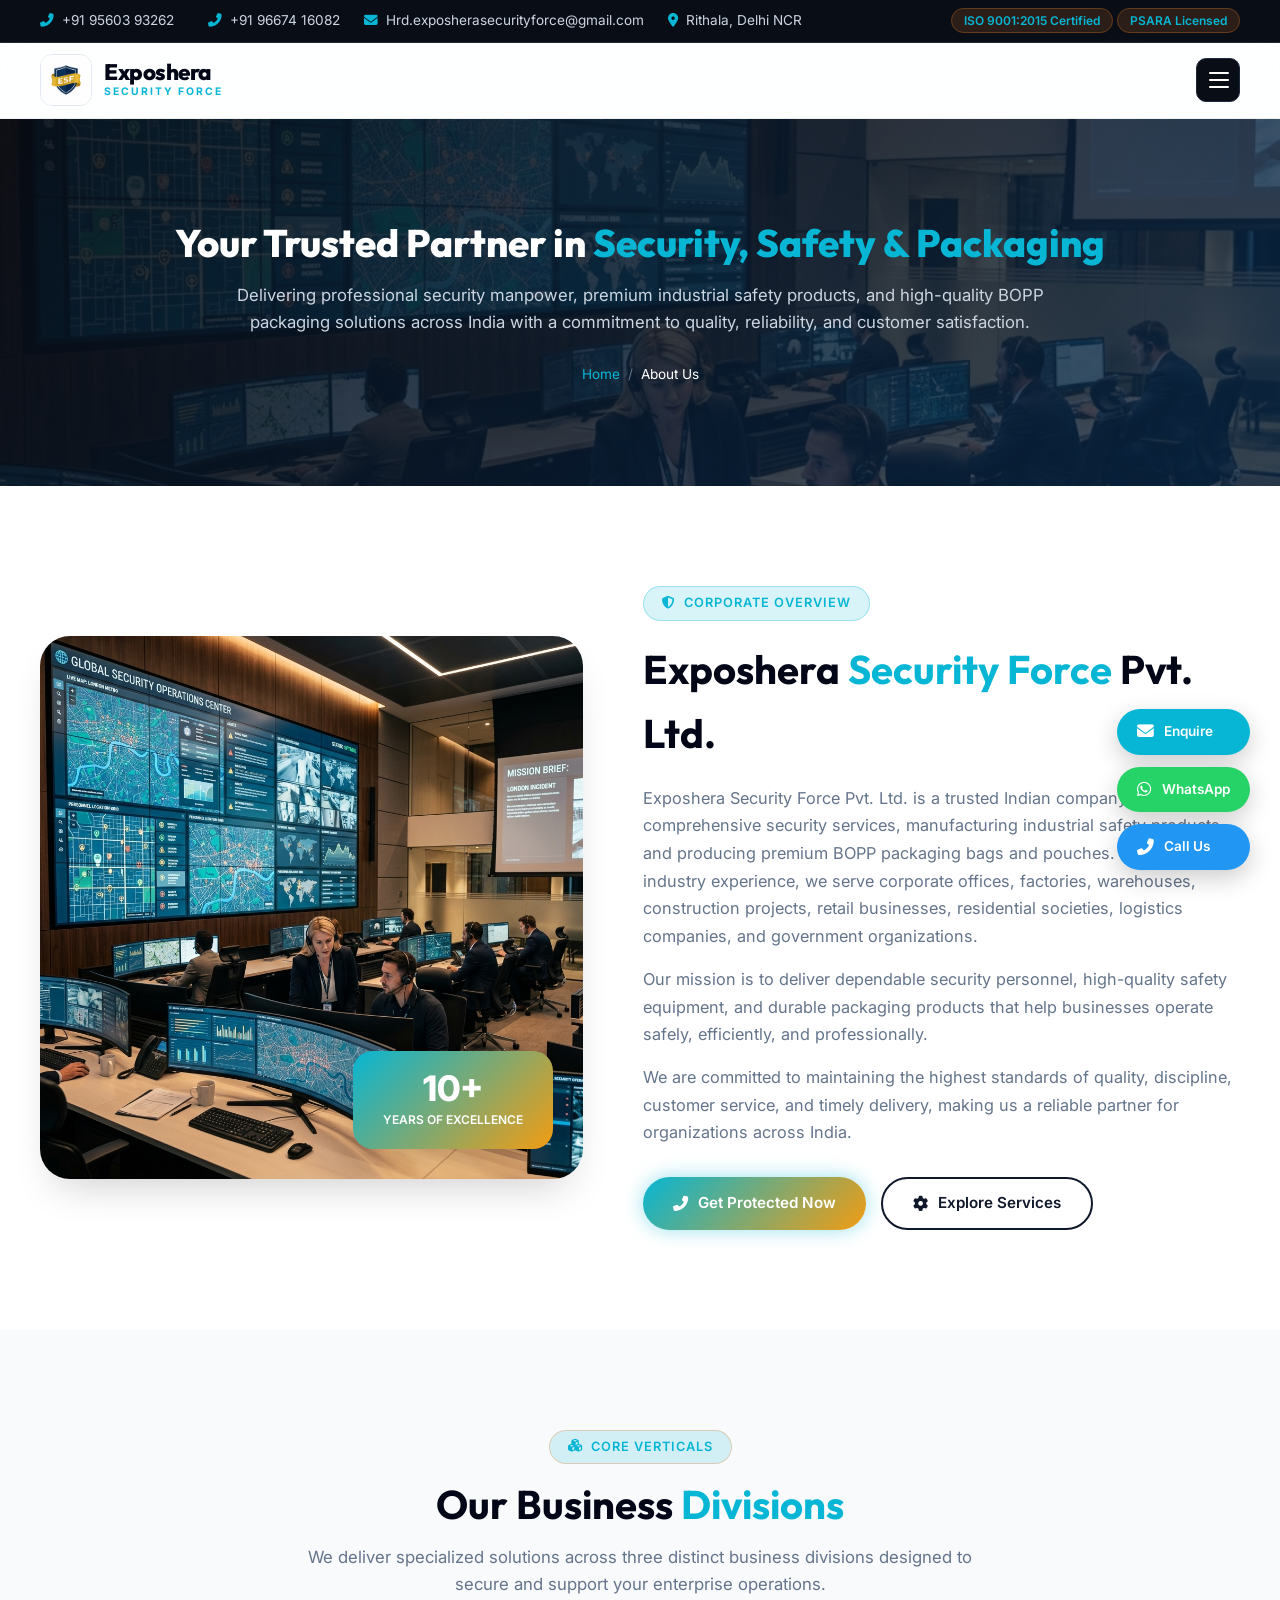
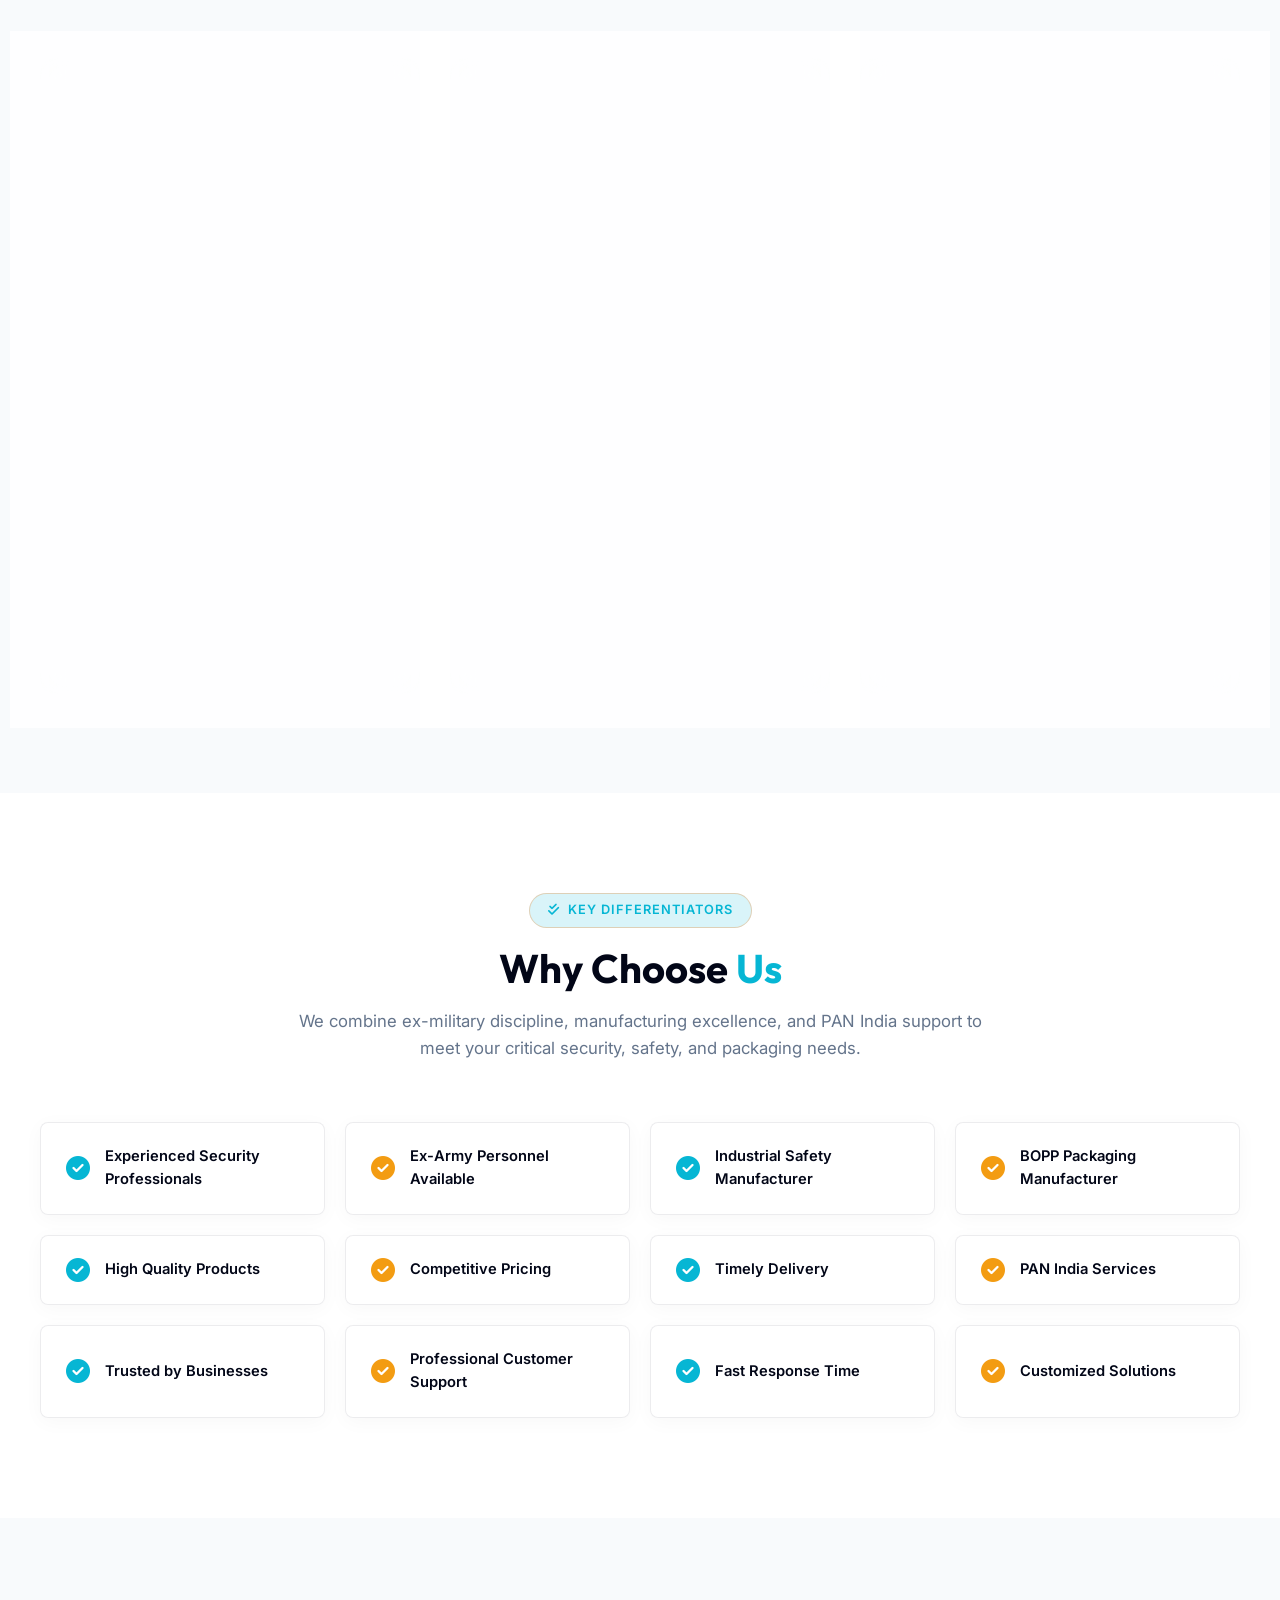
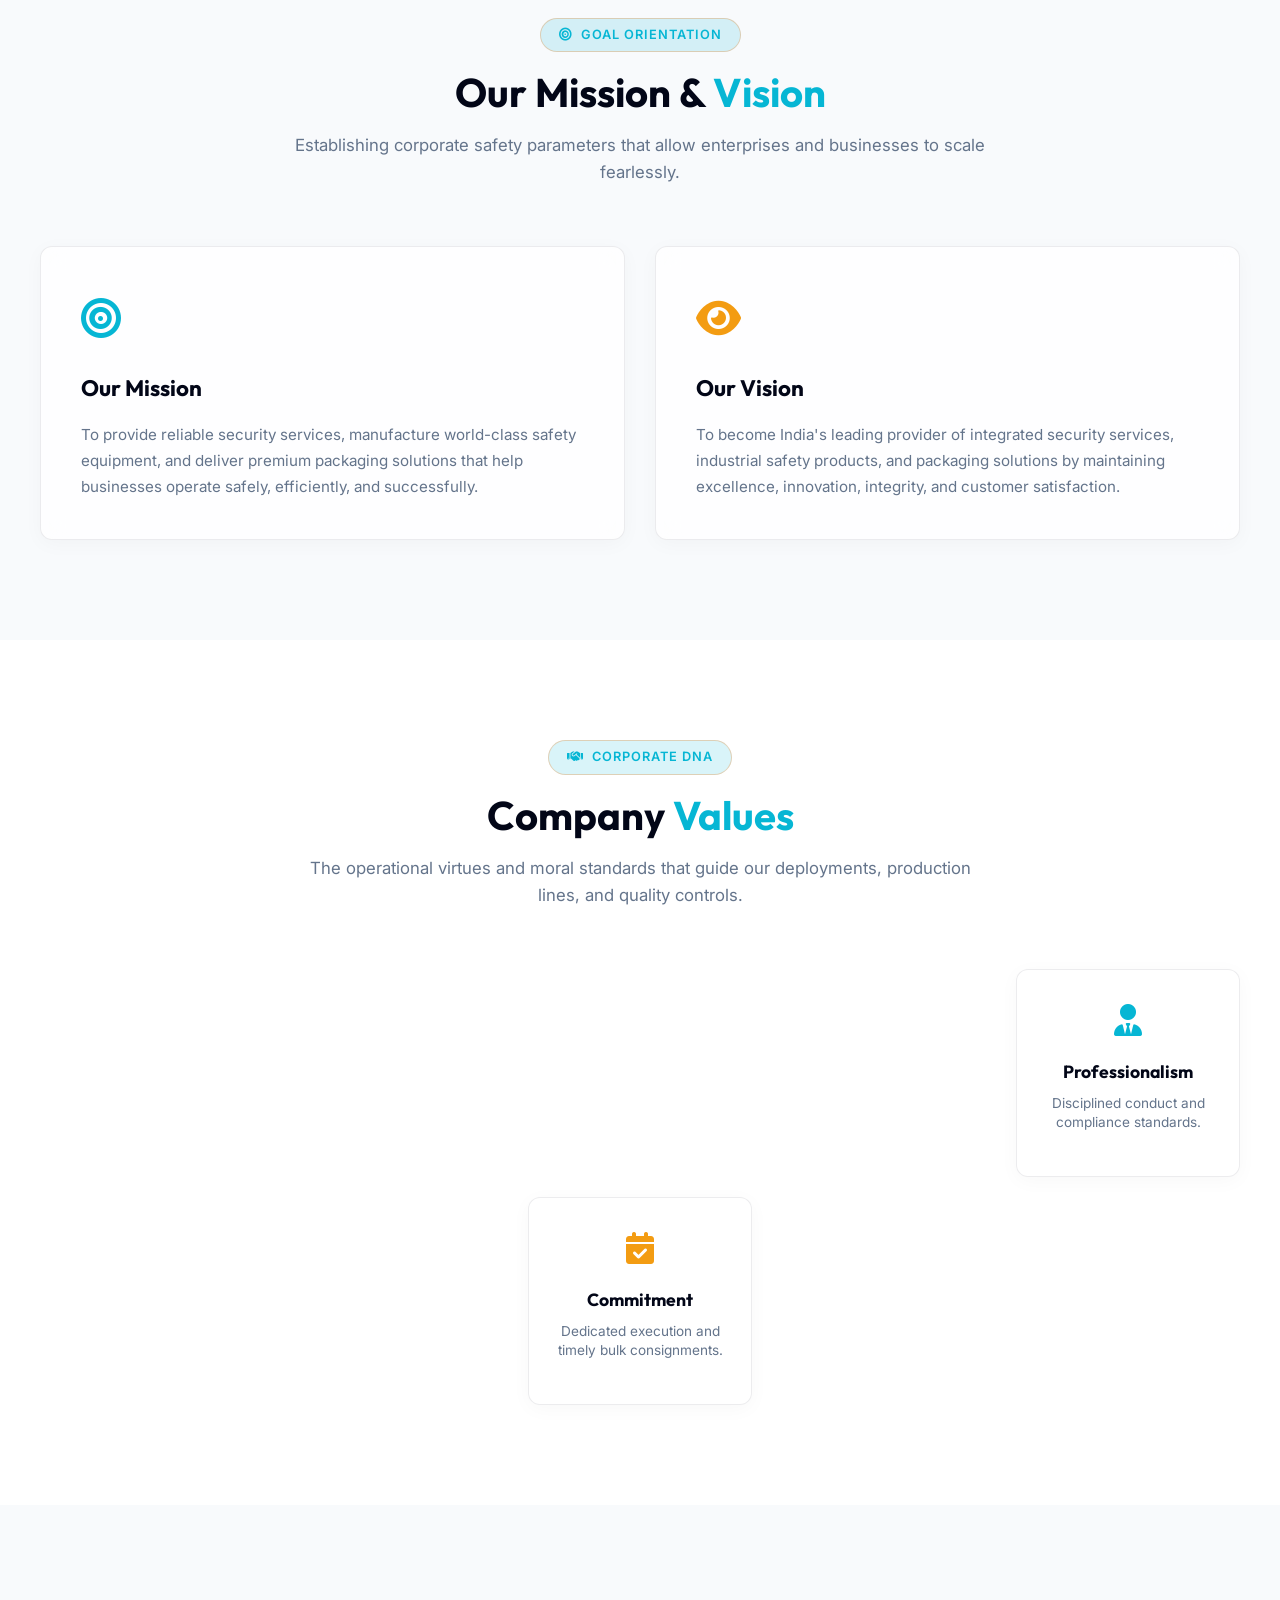
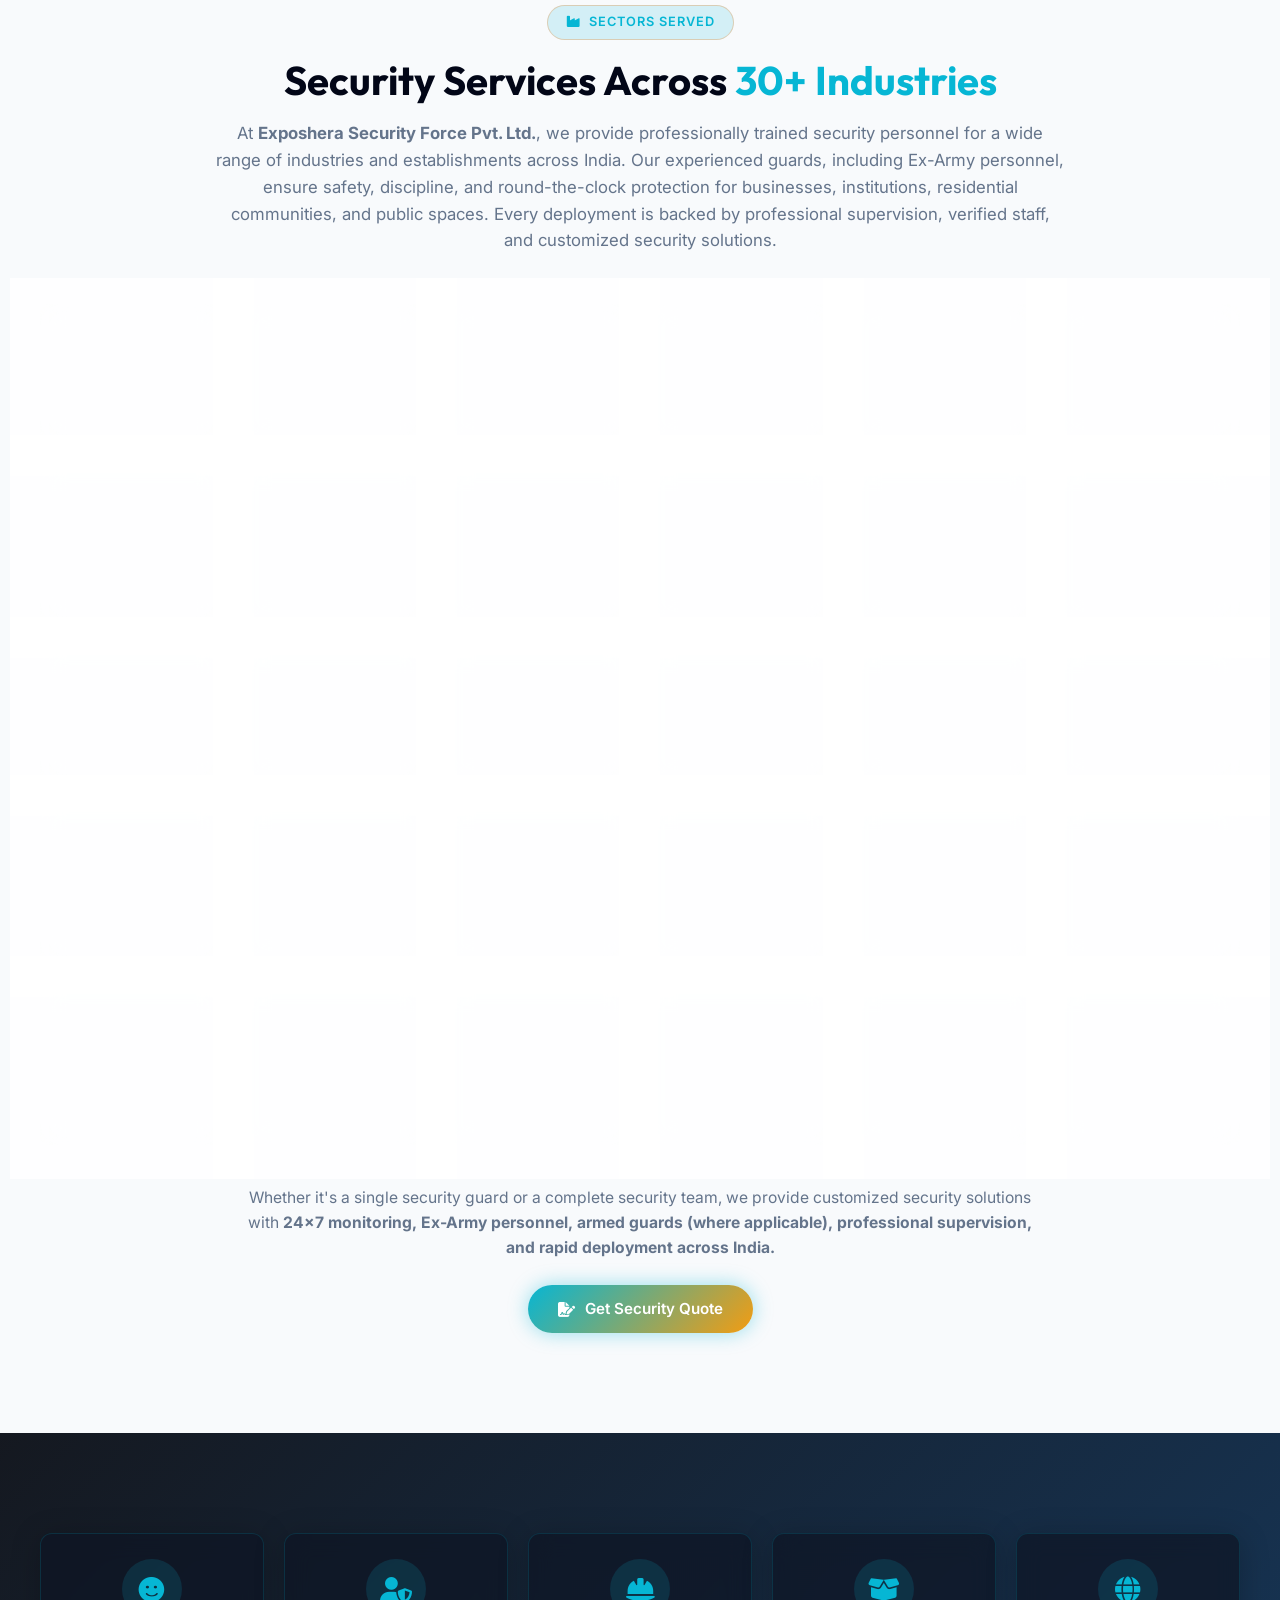
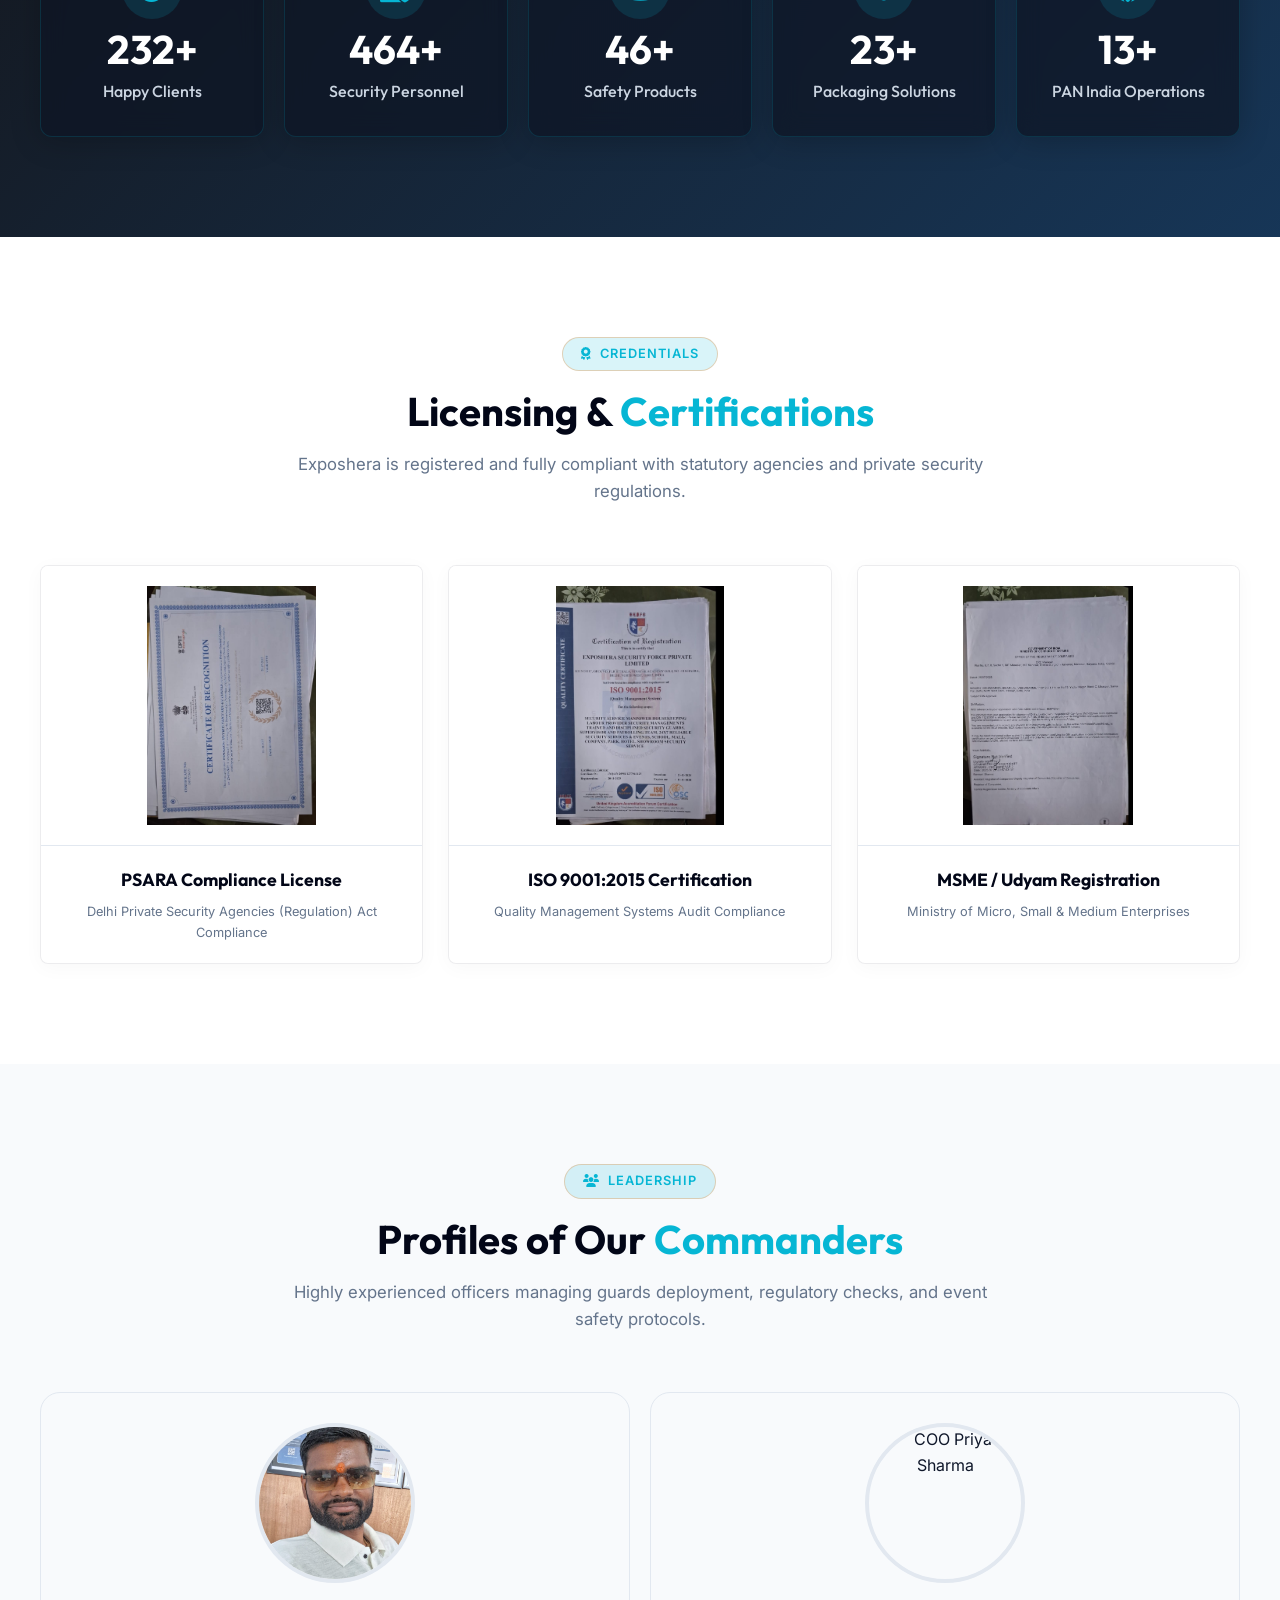
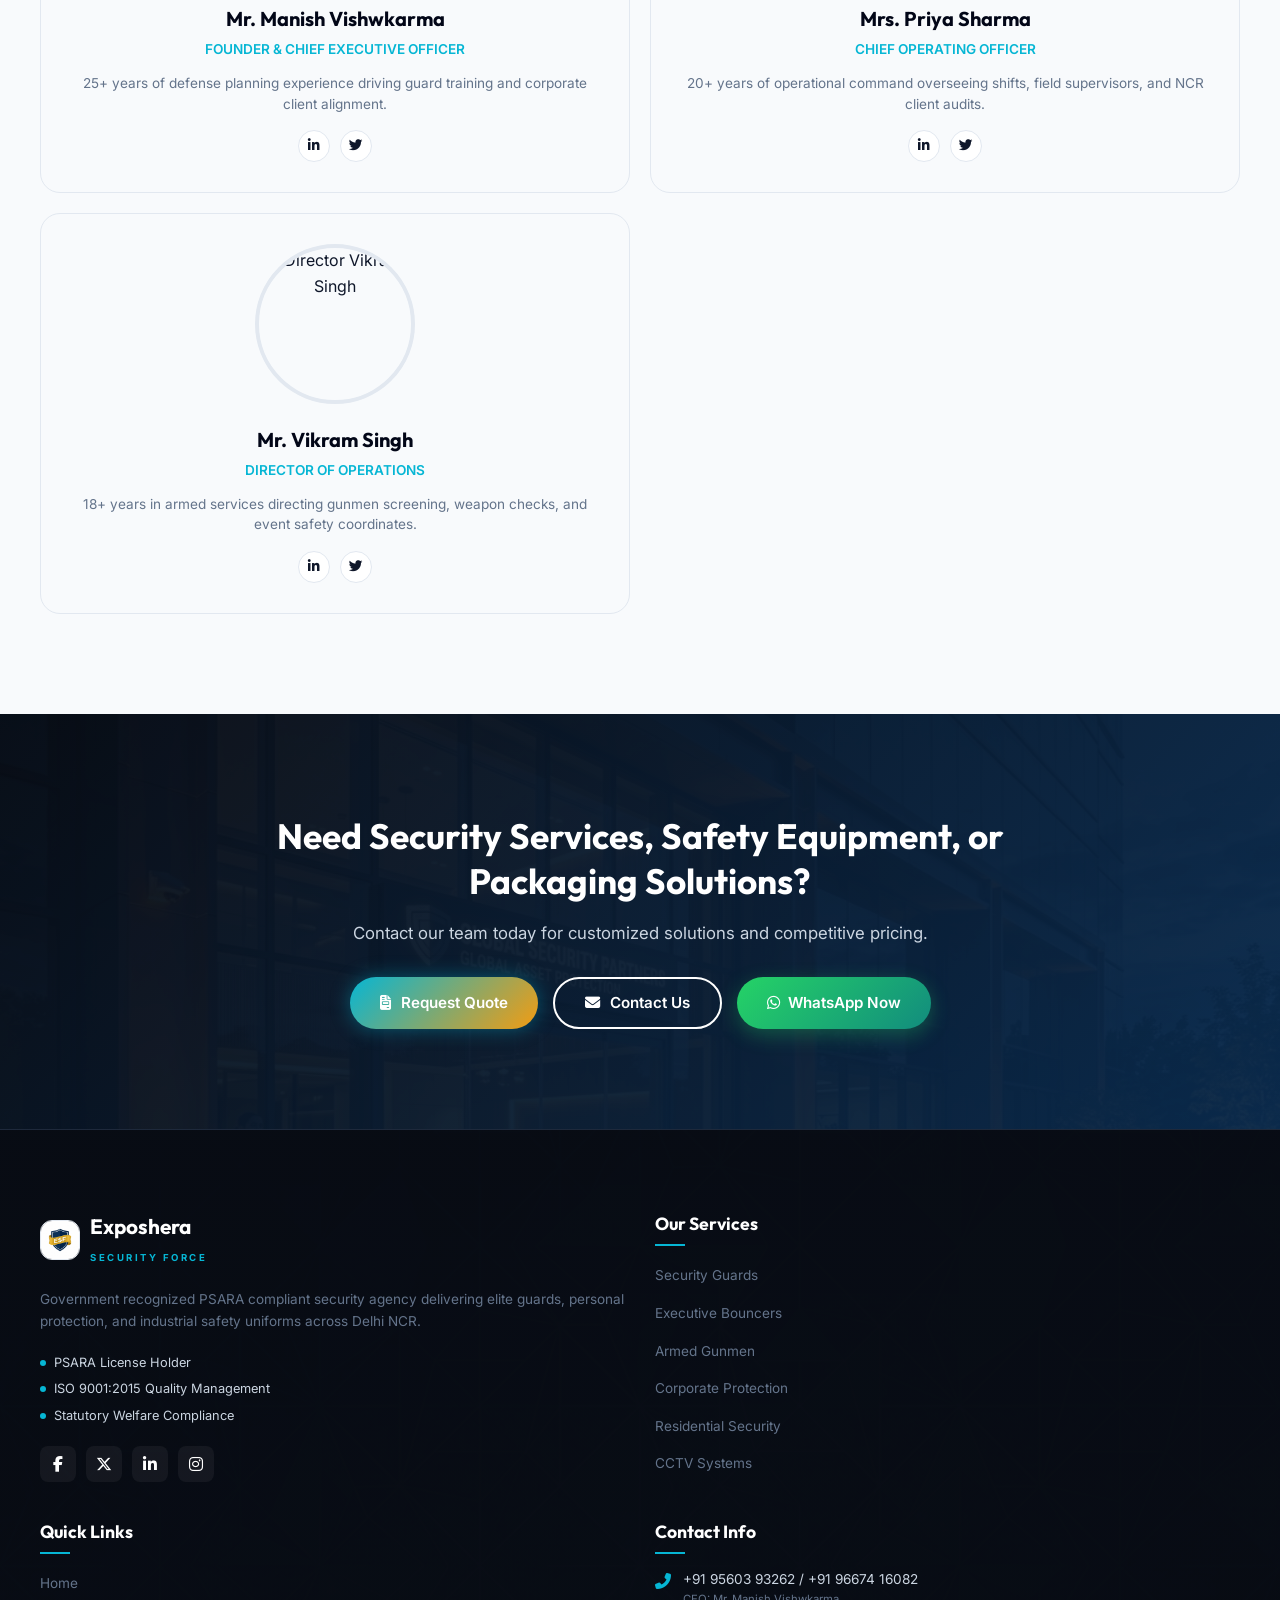
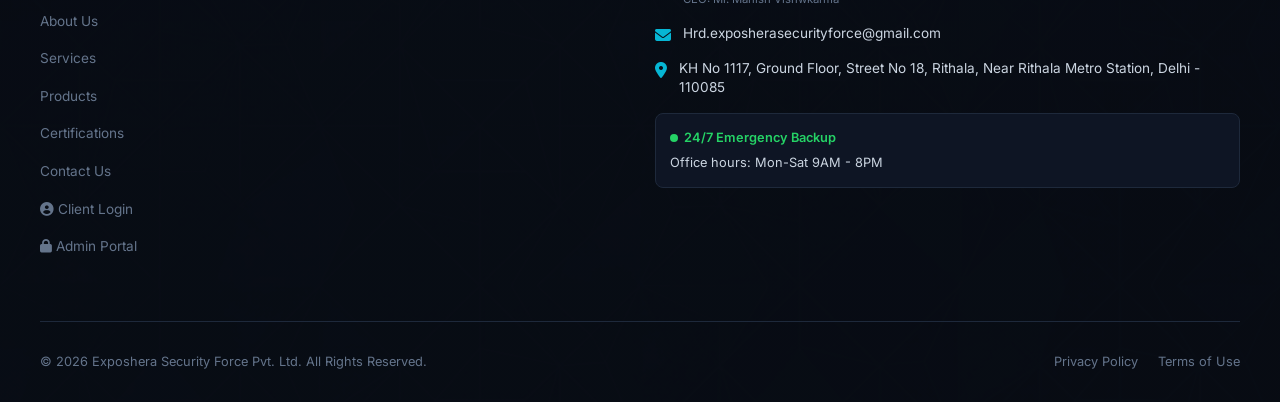
==== commit b0a1f899: "Expand Industries Served section on About page to display 30+ sectors in a premium responsive grid" ====
--- a/about.html
+++ b/about.html
@@ -446,61 +446,172 @@
     <!-- Industries We Serve Section -->
     <section class="section-padding" style="background-color: var(--bg-light);">
         <div class="container">
-            <div class="section-header">
+            <div class="section-header" style="max-width: 850px; margin-bottom: 50px;">
                 <span class="section-tag"><i class="fas fa-industry"></i> Sectors Served</span>
-                <h2>Industries We <span class="highlight">Serve</span></h2>
-                <p>Deploying targeted safety solutions and packaging products for high-compliance enterprise sectors.</p>
+                <h2>Security Services Across <span class="highlight">30+ Industries</span></h2>
+                <p style="margin-top: 15px; font-size: 1.05rem; line-height: 1.6; color: var(--text-muted);">
+                    At <strong>Exposhera Security Force Pvt. Ltd.</strong>, we provide professionally trained security personnel for a wide range of industries and establishments across India. Our experienced guards, including Ex-Army personnel, ensure safety, discipline, and round-the-clock protection for businesses, institutions, residential communities, and public spaces. Every deployment is backed by professional supervision, verified staff, and customized security solutions.
+                </p>
             </div>
             
-            <div style="display: grid; grid-template-columns: repeat(auto-fit, minmax(180px, 1fr)); gap: 20px; margin-top: 40px;">
-                <div class="glass-card reveal-slide" style="border-radius: 10px; padding: 25px; text-align: center;">
-                    <div style="font-size: 2rem; color: var(--accent); margin-bottom: 10px;"><i class="fas fa-building"></i></div>
-                    <h4 style="color: var(--primary-dark); font-size: 0.95rem; font-weight: 600;">Construction</h4>
-                </div>
-                <div class="glass-card reveal-slide" style="border-radius: 10px; padding: 25px; text-align: center;">
-                    <div style="font-size: 2rem; color: #f39c12; margin-bottom: 10px;"><i class="fas fa-industry"></i></div>
+            <div style="display: grid; grid-template-columns: repeat(auto-fit, minmax(170px, 1fr)); gap: 20px; margin-top: 30px; margin-bottom: 40px;">
+                <!-- 1. Hotels -->
+                <div class="glass-card reveal-slide" style="border-radius: 10px; padding: 25px; text-align: center; border-top: 3px solid var(--accent);">
+                    <div style="font-size: 2rem; color: var(--accent); margin-bottom: 10px;"><i class="fas fa-hotel"></i></div>
+                    <h4 style="color: var(--primary-dark); font-size: 0.95rem; font-weight: 600;">Hotels</h4>
+                </div>
+                <!-- 2. Shopping Malls -->
+                <div class="glass-card reveal-slide" style="border-radius: 10px; padding: 25px; text-align: center; border-top: 3px solid #f39c12;">
+                    <div style="font-size: 2rem; color: #f39c12; margin-bottom: 10px;"><i class="fas fa-store"></i></div>
+                    <h4 style="color: var(--primary-dark); font-size: 0.95rem; font-weight: 600;">Shopping Malls</h4>
+                </div>
+                <!-- 3. Hospitals -->
+                <div class="glass-card reveal-slide" style="border-radius: 10px; padding: 25px; text-align: center; border-top: 3px solid var(--accent);">
+                    <div style="font-size: 2rem; color: var(--accent); margin-bottom: 10px;"><i class="fas fa-hospital"></i></div>
+                    <h4 style="color: var(--primary-dark); font-size: 0.95rem; font-weight: 600;">Hospitals</h4>
+                </div>
+                <!-- 4. Corporate Offices -->
+                <div class="glass-card reveal-slide" style="border-radius: 10px; padding: 25px; text-align: center; border-top: 3px solid #f39c12;">
+                    <div style="font-size: 2rem; color: #f39c12; margin-bottom: 10px;"><i class="fas fa-briefcase"></i></div>
+                    <h4 style="color: var(--primary-dark); font-size: 0.95rem; font-weight: 600;">Corporate Offices</h4>
+                </div>
+                <!-- 5. Manufacturing Companies -->
+                <div class="glass-card reveal-slide" style="border-radius: 10px; padding: 25px; text-align: center; border-top: 3px solid var(--accent);">
+                    <div style="font-size: 2rem; color: var(--accent); margin-bottom: 10px;"><i class="fas fa-industry"></i></div>
                     <h4 style="color: var(--primary-dark); font-size: 0.95rem; font-weight: 600;">Manufacturing</h4>
                 </div>
-                <div class="glass-card reveal-slide" style="border-radius: 10px; padding: 25px; text-align: center;">
+                <!-- 6. Industrial Plants -->
+                <div class="glass-card reveal-slide" style="border-radius: 10px; padding: 25px; text-align: center; border-top: 3px solid #f39c12;">
+                    <div style="font-size: 2rem; color: #f39c12; margin-bottom: 10px;"><i class="fas fa-cogs"></i></div>
+                    <h4 style="color: var(--primary-dark); font-size: 0.95rem; font-weight: 600;">Industrial Plants</h4>
+                </div>
+                <!-- 7. Residential Societies -->
+                <div class="glass-card reveal-slide" style="border-radius: 10px; padding: 25px; text-align: center; border-top: 3px solid var(--accent);">
+                    <div style="font-size: 2rem; color: var(--accent); margin-bottom: 10px;"><i class="fas fa-home"></i></div>
+                    <h4 style="color: var(--primary-dark); font-size: 0.95rem; font-weight: 600;">Residential Societies</h4>
+                </div>
+                <!-- 8. Apartments & Housing Complexes -->
+                <div class="glass-card reveal-slide" style="border-radius: 10px; padding: 25px; text-align: center; border-top: 3px solid #f39c12;">
+                    <div style="font-size: 2rem; color: #f39c12; margin-bottom: 10px;"><i class="fas fa-building"></i></div>
+                    <h4 style="color: var(--primary-dark); font-size: 0.95rem; font-weight: 600;">Apartments</h4>
+                </div>
+                <!-- 9. Farmhouses -->
+                <div class="glass-card reveal-slide" style="border-radius: 10px; padding: 25px; text-align: center; border-top: 3px solid var(--accent);">
+                    <div style="font-size: 2rem; color: var(--accent); margin-bottom: 10px;"><i class="fas fa-tree"></i></div>
+                    <h4 style="color: var(--primary-dark); font-size: 0.95rem; font-weight: 600;">Farmhouses</h4>
+                </div>
+                <!-- 10. Parks & Public Gardens -->
+                <div class="glass-card reveal-slide" style="border-radius: 10px; padding: 25px; text-align: center; border-top: 3px solid #f39c12;">
+                    <div style="font-size: 2rem; color: #f39c12; margin-bottom: 10px;"><i class="fas fa-leaf"></i></div>
+                    <h4 style="color: var(--primary-dark); font-size: 0.95rem; font-weight: 600;">Parks & Gardens</h4>
+                </div>
+                <!-- 11. Temples -->
+                <div class="glass-card reveal-slide" style="border-radius: 10px; padding: 25px; text-align: center; border-top: 3px solid var(--accent);">
+                    <div style="font-size: 2rem; color: var(--accent); margin-bottom: 10px;"><i class="fas fa-place-of-worship"></i></div>
+                    <h4 style="color: var(--primary-dark); font-size: 0.95rem; font-weight: 600;">Temples</h4>
+                </div>
+                <!-- 12. Religious Places -->
+                <div class="glass-card reveal-slide" style="border-radius: 10px; padding: 25px; text-align: center; border-top: 3px solid #f39c12;">
+                    <div style="font-size: 2rem; color: #f39c12; margin-bottom: 10px;"><i class="fas fa-synagogue"></i></div>
+                    <h4 style="color: var(--primary-dark); font-size: 0.95rem; font-weight: 600;">Religious Places</h4>
+                </div>
+                <!-- 13. Marriage Halls -->
+                <div class="glass-card reveal-slide" style="border-radius: 10px; padding: 25px; text-align: center; border-top: 3px solid var(--accent);">
+                    <div style="font-size: 2rem; color: var(--accent); margin-bottom: 10px;"><i class="fas fa-glass-cheers"></i></div>
+                    <h4 style="color: var(--primary-dark); font-size: 0.95rem; font-weight: 600;">Marriage Halls</h4>
+                </div>
+                <!-- 14. Wedding Events -->
+                <div class="glass-card reveal-slide" style="border-radius: 10px; padding: 25px; text-align: center; border-top: 3px solid #f39c12;">
+                    <div style="font-size: 2rem; color: #f39c12; margin-bottom: 10px;"><i class="fas fa-ring"></i></div>
+                    <h4 style="color: var(--primary-dark); font-size: 0.95rem; font-weight: 600;">Wedding Events</h4>
+                </div>
+                <!-- 15. Corporate Events -->
+                <div class="glass-card reveal-slide" style="border-radius: 10px; padding: 25px; text-align: center; border-top: 3px solid var(--accent);">
+                    <div style="font-size: 2rem; color: var(--accent); margin-bottom: 10px;"><i class="fas fa-users"></i></div>
+                    <h4 style="color: var(--primary-dark); font-size: 0.95rem; font-weight: 600;">Corporate Events</h4>
+                </div>
+                <!-- 16. Clubs -->
+                <div class="glass-card reveal-slide" style="border-radius: 10px; padding: 25px; text-align: center; border-top: 3px solid #f39c12;">
+                    <div style="font-size: 2rem; color: #f39c12; margin-bottom: 10px;"><i class="fas fa-music"></i></div>
+                    <h4 style="color: var(--primary-dark); font-size: 0.95rem; font-weight: 600;">Clubs</h4>
+                </div>
+                <!-- 17. Banquet Halls -->
+                <div class="glass-card reveal-slide" style="border-radius: 10px; padding: 25px; text-align: center; border-top: 3px solid var(--accent);">
+                    <div style="font-size: 2rem; color: var(--accent); margin-bottom: 10px;"><i class="fas fa-utensils"></i></div>
+                    <h4 style="color: var(--primary-dark); font-size: 0.95rem; font-weight: 600;">Banquet Halls</h4>
+                </div>
+                <!-- 18. Schools -->
+                <div class="glass-card reveal-slide" style="border-radius: 10px; padding: 25px; text-align: center; border-top: 3px solid #f39c12;">
+                    <div style="font-size: 2rem; color: #f39c12; margin-bottom: 10px;"><i class="fas fa-school"></i></div>
+                    <h4 style="color: var(--primary-dark); font-size: 0.95rem; font-weight: 600;">Schools</h4>
+                </div>
+                <!-- 19. Colleges -->
+                <div class="glass-card reveal-slide" style="border-radius: 10px; padding: 25px; text-align: center; border-top: 3px solid var(--accent);">
+                    <div style="font-size: 2rem; color: var(--accent); margin-bottom: 10px;"><i class="fas fa-graduation-cap"></i></div>
+                    <h4 style="color: var(--primary-dark); font-size: 0.95rem; font-weight: 600;">Colleges</h4>
+                </div>
+                <!-- 20. Universities -->
+                <div class="glass-card reveal-slide" style="border-radius: 10px; padding: 25px; text-align: center; border-top: 3px solid #f39c12;">
+                    <div style="font-size: 2rem; color: #f39c12; margin-bottom: 10px;"><i class="fas fa-university"></i></div>
+                    <h4 style="color: var(--primary-dark); font-size: 0.95rem; font-weight: 600;">Universities</h4>
+                </div>
+                <!-- 21. Banks -->
+                <div class="glass-card reveal-slide" style="border-radius: 10px; padding: 25px; text-align: center; border-top: 3px solid var(--accent);">
+                    <div style="font-size: 2rem; color: var(--accent); margin-bottom: 10px;"><i class="fas fa-landmark"></i></div>
+                    <h4 style="color: var(--primary-dark); font-size: 0.95rem; font-weight: 600;">Banks</h4>
+                </div>
+                <!-- 22. ATMs -->
+                <div class="glass-card reveal-slide" style="border-radius: 10px; padding: 25px; text-align: center; border-top: 3px solid #f39c12;">
+                    <div style="font-size: 2rem; color: #f39c12; margin-bottom: 10px;"><i class="fas fa-money-check-alt"></i></div>
+                    <h4 style="color: var(--primary-dark); font-size: 0.95rem; font-weight: 600;">ATMs</h4>
+                </div>
+                <!-- 23. Warehouses -->
+                <div class="glass-card reveal-slide" style="border-radius: 10px; padding: 25px; text-align: center; border-top: 3px solid var(--accent);">
                     <div style="font-size: 2rem; color: var(--accent); margin-bottom: 10px;"><i class="fas fa-warehouse"></i></div>
                     <h4 style="color: var(--primary-dark); font-size: 0.95rem; font-weight: 600;">Warehouses</h4>
                 </div>
-                <div class="glass-card reveal-slide" style="border-radius: 10px; padding: 25px; text-align: center;">
-                    <div style="font-size: 2rem; color: #f39c12; margin-bottom: 10px;"><i class="fas fa-truck"></i></div>
-                    <h4 style="color: var(--primary-dark); font-size: 0.95rem; font-weight: 600;">Logistics</h4>
-                </div>
-                <div class="glass-card reveal-slide" style="border-radius: 10px; padding: 25px; text-align: center;">
-                    <div style="font-size: 2rem; color: var(--accent); margin-bottom: 10px;"><i class="fas fa-hospital"></i></div>
-                    <h4 style="color: var(--primary-dark); font-size: 0.95rem; font-weight: 600;">Hospitals</h4>
-                </div>
-                <div class="glass-card reveal-slide" style="border-radius: 10px; padding: 25px; text-align: center;">
-                    <div style="font-size: 2rem; color: #f39c12; margin-bottom: 10px;"><i class="fas fa-university"></i></div>
-                    <h4 style="color: var(--primary-dark); font-size: 0.95rem; font-weight: 600;">Educational Inst.</h4>
-                </div>
-                <div class="glass-card reveal-slide" style="border-radius: 10px; padding: 25px; text-align: center;">
-                    <div style="font-size: 2rem; color: var(--accent); margin-bottom: 10px;"><i class="fas fa-store"></i></div>
-                    <h4 style="color: var(--primary-dark); font-size: 0.95rem; font-weight: 600;">Shopping Malls</h4>
-                </div>
-                <div class="glass-card reveal-slide" style="border-radius: 10px; padding: 25px; text-align: center;">
-                    <div style="font-size: 2rem; color: #f39c12; margin-bottom: 10px;"><i class="fas fa-hotel"></i></div>
-                    <h4 style="color: var(--primary-dark); font-size: 0.95rem; font-weight: 600;">Hotels</h4>
-                </div>
-                <div class="glass-card reveal-slide" style="border-radius: 10px; padding: 25px; text-align: center;">
-                    <div style="font-size: 2rem; color: var(--accent); margin-bottom: 10px;"><i class="fas fa-home"></i></div>
-                    <h4 style="color: var(--primary-dark); font-size: 0.95rem; font-weight: 600;">Residential Soc.</h4>
-                </div>
-                <div class="glass-card reveal-slide" style="border-radius: 10px; padding: 25px; text-align: center;">
-                    <div style="font-size: 2rem; color: #f39c12; margin-bottom: 10px;"><i class="fas fa-gavel"></i></div>
-                    <h4 style="color: var(--primary-dark); font-size: 0.95rem; font-weight: 600;">Govt. Projects</h4>
-                </div>
-                <div class="glass-card reveal-slide" style="border-radius: 10px; padding: 25px; text-align: center;">
-                    <div style="font-size: 2rem; color: var(--accent); margin-bottom: 10px;"><i class="fas fa-briefcase"></i></div>
-                    <h4 style="color: var(--primary-dark); font-size: 0.95rem; font-weight: 600;">Corporate Offices</h4>
-                </div>
-                <div class="glass-card reveal-slide" style="border-radius: 10px; padding: 25px; text-align: center;">
-                    <div style="font-size: 2rem; color: #f39c12; margin-bottom: 10px;"><i class="fas fa-cogs"></i></div>
-                    <h4 style="color: var(--primary-dark); font-size: 0.95rem; font-weight: 600;">Industrial Plants</h4>
-                </div>
+                <!-- 24. Logistics & Transport Hubs -->
+                <div class="glass-card reveal-slide" style="border-radius: 10px; padding: 25px; text-align: center; border-top: 3px solid #f39c12;">
+                    <div style="font-size: 2rem; color: #f39c12; margin-bottom: 10px;"><i class="fas fa-shipping-fast"></i></div>
+                    <h4 style="color: var(--primary-dark); font-size: 0.95rem; font-weight: 600;">Logistics & Transport</h4>
+                </div>
+                <!-- 25. Construction Sites -->
+                <div class="glass-card reveal-slide" style="border-radius: 10px; padding: 25px; text-align: center; border-top: 3px solid var(--accent);">
+                    <div style="font-size: 2rem; color: var(--accent); margin-bottom: 10px;"><i class="fas fa-hard-hat"></i></div>
+                    <h4 style="color: var(--primary-dark); font-size: 0.95rem; font-weight: 600;">Construction Sites</h4>
+                </div>
+                <!-- 26. Petrol Pumps -->
+                <div class="glass-card reveal-slide" style="border-radius: 10px; padding: 25px; text-align: center; border-top: 3px solid #f39c12;">
+                    <div style="font-size: 2rem; color: #f39c12; margin-bottom: 10px;"><i class="fas fa-gas-pump"></i></div>
+                    <h4 style="color: var(--primary-dark); font-size: 0.95rem; font-weight: 600;">Petrol Pumps</h4>
+                </div>
+                <!-- 27. Retail Showrooms -->
+                <div class="glass-card reveal-slide" style="border-radius: 10px; padding: 25px; text-align: center; border-top: 3px solid var(--accent);">
+                    <div style="font-size: 2rem; color: var(--accent); margin-bottom: 10px;"><i class="fas fa-shopping-bag"></i></div>
+                    <h4 style="color: var(--primary-dark); font-size: 0.95rem; font-weight: 600;">Retail Showrooms</h4>
+                </div>
+                <!-- 28. Government Offices -->
+                <div class="glass-card reveal-slide" style="border-radius: 10px; padding: 25px; text-align: center; border-top: 3px solid #f39c12;">
+                    <div style="font-size: 2rem; color: #f39c12; margin-bottom: 10px;"><i class="fas fa-balance-scale"></i></div>
+                    <h4 style="color: var(--primary-dark); font-size: 0.95rem; font-weight: 600;">Govt. Offices</h4>
+                </div>
+                <!-- 29. Commercial Buildings -->
+                <div class="glass-card reveal-slide" style="border-radius: 10px; padding: 25px; text-align: center; border-top: 3px solid var(--accent);">
+                    <div style="font-size: 2rem; color: var(--accent); margin-bottom: 10px;"><i class="fas fa-city"></i></div>
+                    <h4 style="color: var(--primary-dark); font-size: 0.95rem; font-weight: 600;">Commercial Buildings</h4>
+                </div>
+                <!-- 30. Exhibition & Trade Fair Venues -->
+                <div class="glass-card reveal-slide" style="border-radius: 10px; padding: 25px; text-align: center; border-top: 3px solid #f39c12;">
+                    <div style="font-size: 2rem; color: #f39c12; margin-bottom: 10px;"><i class="fas fa-ticket-alt"></i></div>
+                    <h4 style="color: var(--primary-dark); font-size: 0.95rem; font-weight: 600;">Exhibitions & Fairs</h4>
+                </div>
+            </div>
+            
+            <div style="text-align: center; margin-top: 40px; max-width: 800px; margin-left: auto; margin-right: auto;">
+                <p style="color: var(--text-muted); font-size: 0.98rem; line-height: 1.6; margin-bottom: 25px;">
+                    Whether it's a single security guard or a complete security team, we provide customized security solutions with <strong>24×7 monitoring, Ex-Army personnel, armed guards (where applicable), professional supervision, and rapid deployment across India.</strong>
+                </p>
+                <a href="contact.html" class="btn btn-primary"><i class="fas fa-file-signature"></i> Get Security Quote</a>
             </div>
         </div>
     </section>
